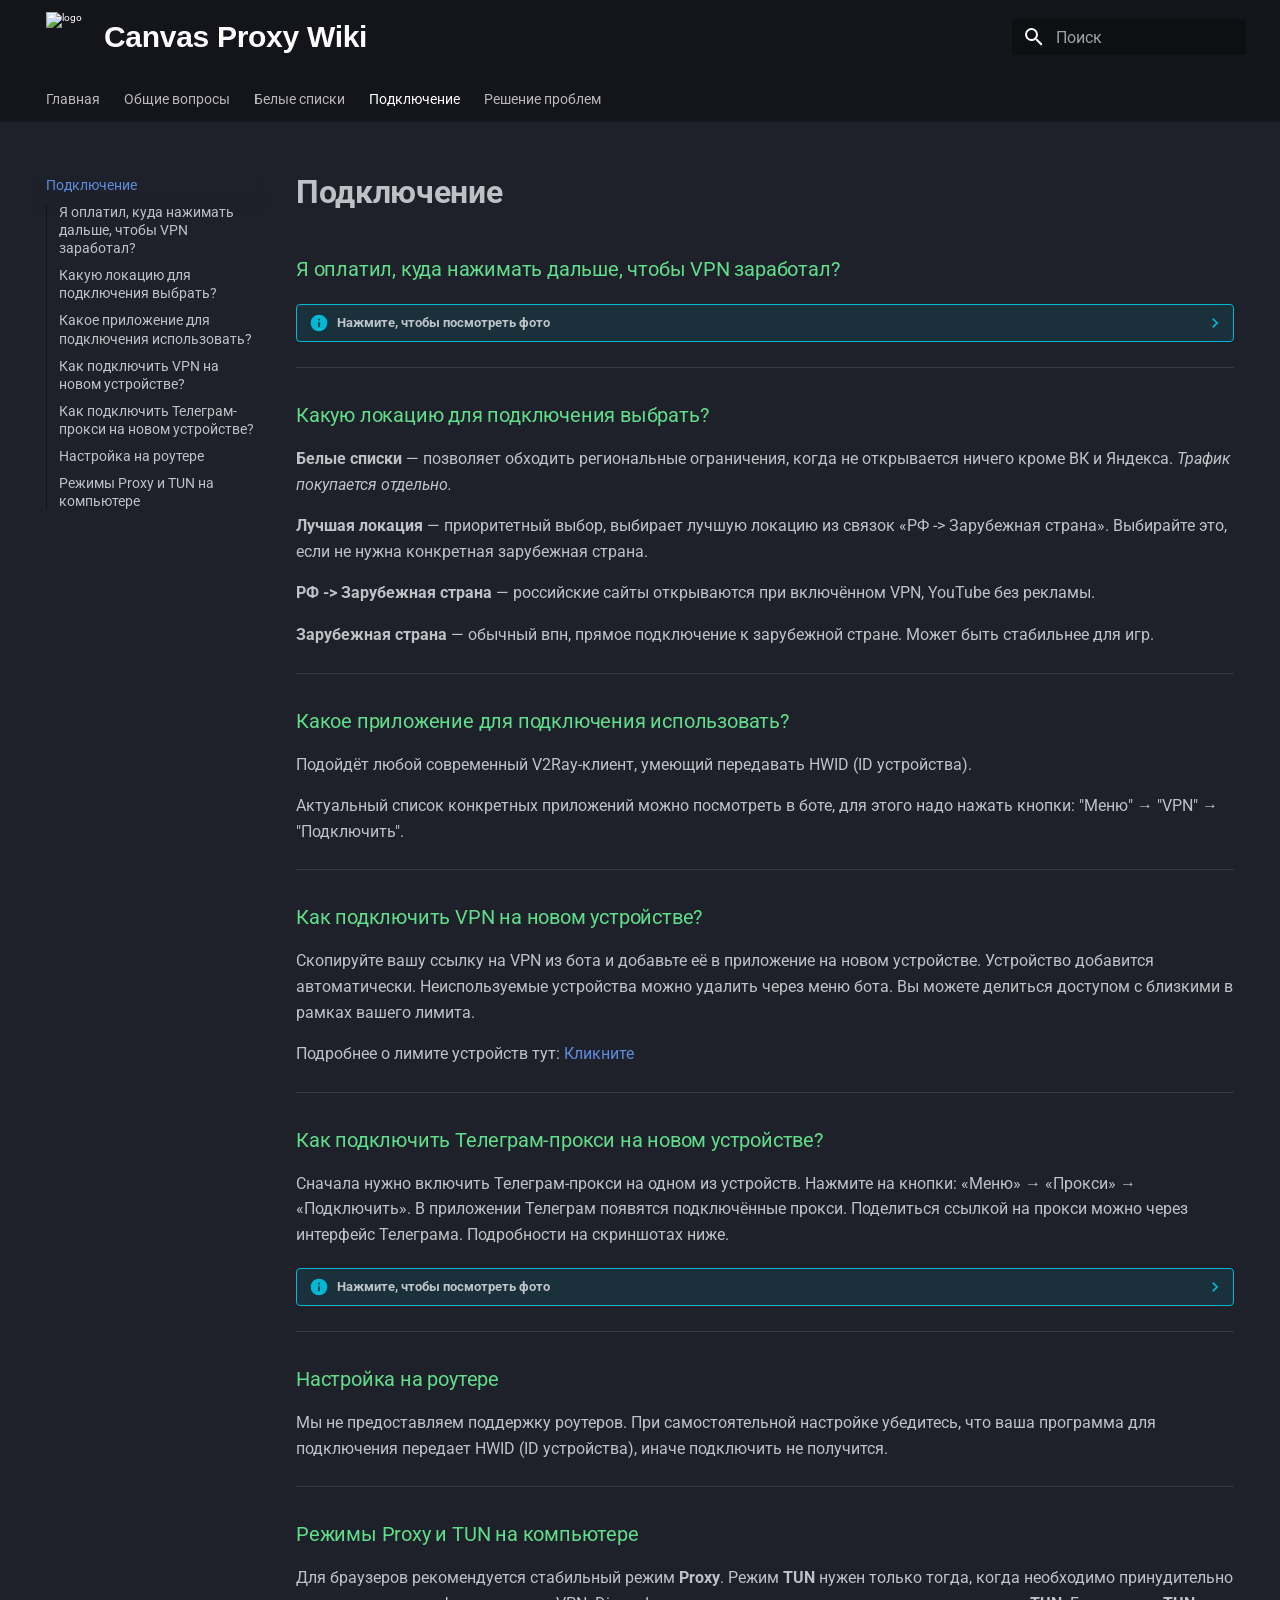
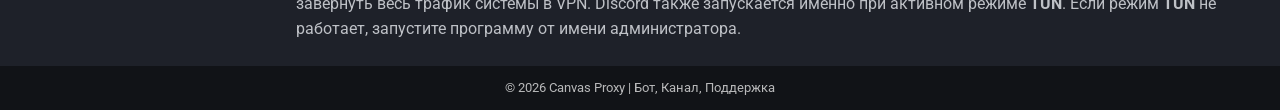
==== connection/index.html @ be92b939 "Deployed 29d25e5 with MkDocs version: 1.6.1" ====
<!DOCTYPE html><html lang="ru" class="no-js"><head>
    
      <meta charset="utf-8">
      <meta name="viewport" content="width=device-width,initial-scale=1">
      
        <meta name="description" content="Официальная документация">
      
      
      
      
        <link rel="prev" href="../whitelist/">
      
      
        <link rel="next" href="../troubleshooting/">
      
      
        
      
      
      <link rel="icon" href="https://raw.githubusercontent.com/CanvasProxy/assets/main/Logotipe-Canvas-Proxy-12%201.svg">
      <meta name="generator" content="mkdocs-1.6.1, mkdocs-material-9.7.6">
    
    
      
        <title>Подключение - Canvas Proxy Wiki</title>
      
    
    
      <link rel="stylesheet" href="../assets/stylesheets/main.484c7ddc.min.css">
      
        
        <link rel="stylesheet" href="../assets/stylesheets/palette.ab4e12ef.min.css">
      
      


    
    
      
    
    
      
        
        
        <link rel="preconnect" href="https://fonts.gstatic.com" crossorigin="">
        <link rel="stylesheet" href="https://fonts.googleapis.com/css?family=Roboto:300,300i,400,400i,700,700i%7CRoboto+Mono:400,400i,700,700i&amp;display=fallback">
        <style>:root{--md-text-font:"Roboto";--md-code-font:"Roboto Mono"}</style>
      
    
    
      <link rel="stylesheet" href="../stylesheets/extra.css">
    
    <script>__md_scope=new URL("..",location),__md_hash=e=>[...e].reduce(((e,_)=>(e<<5)-e+_.charCodeAt(0)),0),__md_get=(e,_=localStorage,t=__md_scope)=>JSON.parse(_.getItem(t.pathname+"."+e)),__md_set=(e,_,t=localStorage,a=__md_scope)=>{try{t.setItem(a.pathname+"."+e,JSON.stringify(_))}catch(e){}}</script>
    
      

    
    
  <link href="../assets/stylesheets/glightbox.min.css" rel="stylesheet"><script src="../assets/javascripts/glightbox.min.js"></script><style id="glightbox-style">
            html.glightbox-open { overflow: initial; height: 100%; }
            .gslide-title { margin-top: 0px; user-select: text; }
            .gslide-desc { color: #666; user-select: text; }
            .gslide-image img { background: white; }
            .gscrollbar-fixer { padding-right: 15px; }
            .gdesc-inner { font-size: 0.75rem; }
            body[data-md-color-scheme="slate"] .gdesc-inner { background: var(--md-default-bg-color); }
            body[data-md-color-scheme="slate"] .gslide-title { color: var(--md-default-fg-color); }
            body[data-md-color-scheme="slate"] .gslide-desc { color: var(--md-default-fg-color); }
        </style></head>
  
  
    
    
    
    
    
    <body dir="ltr" data-md-color-scheme="slate" data-md-color-primary="black" data-md-color-accent="deep-orange">
  
    
    <input class="md-toggle" data-md-toggle="drawer" type="checkbox" id="__drawer" autocomplete="off">
    <input class="md-toggle" data-md-toggle="search" type="checkbox" id="__search" autocomplete="off">
    <label class="md-overlay" for="__drawer"></label>
    <div data-md-component="skip">
      
        
        <a href="#_1" class="md-skip">
          Перейти к содержанию
        </a>
      
    </div>
    <div data-md-component="announce">
      
    </div>
    
    
      

<header class="md-header" data-md-component="header">
  <nav class="md-header__inner md-grid" aria-label="Верхний колонтитул">
    <a href=".." title="Canvas Proxy Wiki" class="md-header__button md-logo" aria-label="Canvas Proxy Wiki" data-md-component="logo">
      
  <img src="https://raw.githubusercontent.com/CanvasProxy/assets/main/Logotipe-Canvas-Proxy-12%201.svg" alt="logo">

    </a>
    <label class="md-header__button md-icon" for="__drawer">
      
      <svg xmlns="http://www.w3.org/2000/svg" viewBox="0 0 24 24"><path d="M3 6h18v2H3zm0 5h18v2H3zm0 5h18v2H3z"></path></svg>
    </label>
    <div class="md-header__title" data-md-component="header-title">
      <div class="md-header__ellipsis">
        <div class="md-header__topic">
          <span class="md-ellipsis">
            Canvas Proxy Wiki
          </span>
        </div>
        <div class="md-header__topic" data-md-component="header-topic">
          <span class="md-ellipsis">
            
              Подключение
            
          </span>
        </div>
      </div>
    </div>
    
      
    
    
    
    
      
      
        <label class="md-header__button md-icon" for="__search">
          
          <svg xmlns="http://www.w3.org/2000/svg" viewBox="0 0 24 24"><path d="M9.5 3A6.5 6.5 0 0 1 16 9.5c0 1.61-.59 3.09-1.56 4.23l.27.27h.79l5 5-1.5 1.5-5-5v-.79l-.27-.27A6.52 6.52 0 0 1 9.5 16 6.5 6.5 0 0 1 3 9.5 6.5 6.5 0 0 1 9.5 3m0 2C7 5 5 7 5 9.5S7 14 9.5 14 14 12 14 9.5 12 5 9.5 5"></path></svg>
        </label>
        <div class="md-search" data-md-component="search" role="dialog">
  <label class="md-search__overlay" for="__search"></label>
  <div class="md-search__inner" role="search">
    <form class="md-search__form" name="search">
      <input type="text" class="md-search__input" name="query" aria-label="Поиск" placeholder="Поиск" autocapitalize="off" autocorrect="off" autocomplete="off" spellcheck="false" data-md-component="search-query" required="">
      <label class="md-search__icon md-icon" for="__search">
        
        <svg xmlns="http://www.w3.org/2000/svg" viewBox="0 0 24 24"><path d="M9.5 3A6.5 6.5 0 0 1 16 9.5c0 1.61-.59 3.09-1.56 4.23l.27.27h.79l5 5-1.5 1.5-5-5v-.79l-.27-.27A6.52 6.52 0 0 1 9.5 16 6.5 6.5 0 0 1 3 9.5 6.5 6.5 0 0 1 9.5 3m0 2C7 5 5 7 5 9.5S7 14 9.5 14 14 12 14 9.5 12 5 9.5 5"></path></svg>
        
        <svg xmlns="http://www.w3.org/2000/svg" viewBox="0 0 24 24"><path d="M20 11v2H8l5.5 5.5-1.42 1.42L4.16 12l7.92-7.92L13.5 5.5 8 11z"></path></svg>
      </label>
      <nav class="md-search__options" aria-label="Поиск">
        
        <button type="reset" class="md-search__icon md-icon" title="Очистить" aria-label="Очистить" tabindex="-1">
          
          <svg xmlns="http://www.w3.org/2000/svg" viewBox="0 0 24 24"><path d="M19 6.41 17.59 5 12 10.59 6.41 5 5 6.41 10.59 12 5 17.59 6.41 19 12 13.41 17.59 19 19 17.59 13.41 12z"></path></svg>
        </button>
      </nav>
      
        <div class="md-search__suggest" data-md-component="search-suggest"></div>
      
    </form>
    <div class="md-search__output">
      <div class="md-search__scrollwrap" tabindex="0" data-md-scrollfix="">
        <div class="md-search-result" data-md-component="search-result">
          <div class="md-search-result__meta">
            Инициализация поиска
          </div>
          <ol class="md-search-result__list" role="presentation"></ol>
        </div>
      </div>
    </div>
  </div>
</div>
      
    
    
  </nav>
  
</header>
    
    <div class="md-container" data-md-component="container">
      
      
        
          
            
<nav class="md-tabs" aria-label="Вкладки" data-md-component="tabs">
  <div class="md-grid">
    <ul class="md-tabs__list">
      
        
  
  
  
  
    <li class="md-tabs__item">
      <a href=".." class="md-tabs__link">
        
  
  
    
  
  Главная

      </a>
    </li>
  

      
        
  
  
  
  
    <li class="md-tabs__item">
      <a href="../general/" class="md-tabs__link">
        
  
  
    
  
  Общие вопросы

      </a>
    </li>
  

      
        
  
  
  
  
    <li class="md-tabs__item">
      <a href="../whitelist/" class="md-tabs__link">
        
  
  
    
  
  Белые списки

      </a>
    </li>
  

      
        
  
  
  
    
  
  
    <li class="md-tabs__item md-tabs__item--active">
      <a href="./" class="md-tabs__link">
        
  
  
    
  
  Подключение

      </a>
    </li>
  

      
        
  
  
  
  
    <li class="md-tabs__item">
      <a href="../troubleshooting/" class="md-tabs__link">
        
  
  
    
  
  Решение проблем

      </a>
    </li>
  

      
    </ul>
  </div>
</nav>
          
        
      
      <main class="md-main" data-md-component="main">
        <div class="md-main__inner md-grid">
          
            
              
              <div class="md-sidebar md-sidebar--primary" data-md-component="sidebar" data-md-type="navigation">
                <div class="md-sidebar__scrollwrap">
                  <div class="md-sidebar__inner">
                    


  


  

<nav class="md-nav md-nav--primary md-nav--lifted md-nav--integrated" aria-label="Навигация" data-md-level="0">
  <label class="md-nav__title" for="__drawer">
    <a href=".." title="Canvas Proxy Wiki" class="md-nav__button md-logo" aria-label="Canvas Proxy Wiki" data-md-component="logo">
      
  <img src="https://raw.githubusercontent.com/CanvasProxy/assets/main/Logotipe-Canvas-Proxy-12%201.svg" alt="logo">

    </a>
    Canvas Proxy Wiki
  </label>
  
  <ul class="md-nav__list" data-md-scrollfix="">
    
      
      
  
  
  
  
    <li class="md-nav__item">
      <a href=".." class="md-nav__link">
        
  
  
  <span class="md-ellipsis">
    
  
    Главная
  

    
  </span>
  
  

      </a>
    </li>
  

    
      
      
  
  
  
  
    <li class="md-nav__item">
      <a href="../general/" class="md-nav__link">
        
  
  
  <span class="md-ellipsis">
    
  
    Общие вопросы
  

    
  </span>
  
  

      </a>
    </li>
  

    
      
      
  
  
  
  
    <li class="md-nav__item">
      <a href="../whitelist/" class="md-nav__link">
        
  
  
  <span class="md-ellipsis">
    
  
    Белые списки
  

    
  </span>
  
  

      </a>
    </li>
  

    
      
      
  
  
    
  
  
  
    <li class="md-nav__item md-nav__item--active">
      
      <input class="md-nav__toggle md-toggle" type="checkbox" id="__toc">
      
      
        
      
      
        <label class="md-nav__link md-nav__link--active" for="__toc">
          
  
  
  <span class="md-ellipsis">
    
  
    Подключение
  

    
  </span>
  
  

          <span class="md-nav__icon md-icon"></span>
        </label>
      
      <a href="./" class="md-nav__link md-nav__link--active">
        
  
  
  <span class="md-ellipsis">
    
  
    Подключение
  

    
  </span>
  
  

      </a>
      
        

<nav class="md-nav md-nav--secondary" aria-label="Содержание">
  
  
  
    
  
  
    <label class="md-nav__title" for="__toc">
      <span class="md-nav__icon md-icon"></span>
      Содержание
    </label>
    <ul class="md-nav__list" data-md-component="toc" data-md-scrollfix="">
      
        <li class="md-nav__item">
  <a href="#vpn" class="md-nav__link">
    <span class="md-ellipsis">
      
        Я оплатил, куда нажимать дальше, чтобы VPN заработал?
      
    </span>
  </a>
  
</li>
      
        <li class="md-nav__item">
  <a href="#_2" class="md-nav__link">
    <span class="md-ellipsis">
      
        Какую локацию для подключения выбрать?
      
    </span>
  </a>
  
</li>
      
        <li class="md-nav__item">
  <a href="#_3" class="md-nav__link">
    <span class="md-ellipsis">
      
        Какое приложение для подключения использовать?
      
    </span>
  </a>
  
</li>
      
        <li class="md-nav__item">
  <a href="#vpn_1" class="md-nav__link">
    <span class="md-ellipsis">
      
        Как подключить VPN на новом устройстве?
      
    </span>
  </a>
  
</li>
      
        <li class="md-nav__item">
  <a href="#share-tg-proxy" class="md-nav__link">
    <span class="md-ellipsis">
      
        Как подключить Телеграм-прокси на новом устройстве?
      
    </span>
  </a>
  
</li>
      
        <li class="md-nav__item">
  <a href="#_4" class="md-nav__link">
    <span class="md-ellipsis">
      
        Настройка на роутере
      
    </span>
  </a>
  
</li>
      
        <li class="md-nav__item">
  <a href="#proxy-tun" class="md-nav__link">
    <span class="md-ellipsis">
      
        Режимы Proxy и TUN на компьютере
      
    </span>
  </a>
  
</li>
      
    </ul>
  
</nav>
      
    </li>
  

    
      
      
  
  
  
  
    <li class="md-nav__item">
      <a href="../troubleshooting/" class="md-nav__link">
        
  
  
  <span class="md-ellipsis">
    
  
    Решение проблем
  

    
  </span>
  
  

      </a>
    </li>
  

    
  </ul>
</nav>
                  </div>
                </div>
              </div>
            
            
          
          
            <div class="md-content" data-md-component="content">
              
              <article class="md-content__inner md-typeset">
                
                  



<style>
  .md-typeset h3 {
      color: #60dd8b !important;
  }
</style>

<h1 id="_1">Подключение</h1>
<h3 id="vpn">Я оплатил, куда нажимать дальше, чтобы VPN заработал?</h3>
<details class="info">
<summary>Нажмите, чтобы посмотреть фото</summary>
<p><b>Войдите в меню.</b></p>
<p><a class="glightbox" data-type="image" data-width="auto" data-height="auto" href="../assets/bot/menu_buttons.png" data-desc-position="bottom"><img alt="Скриншот" src="../assets/bot/menu_buttons.png"></a></p>
<p><b>Нажмите кнопку VPN. Бот предоставит инструкции по подключению.</b></p>
<p><a class="glightbox" data-type="image" data-width="auto" data-height="auto" href="../assets/bot/vpn_button.png" data-desc-position="bottom"><img alt="Скриншот" src="../assets/bot/vpn_button.png"></a></p>
</details>
<hr>
<h3 id="_2">Какую локацию для подключения выбрать?</h3>
<p><strong>Белые списки</strong> — позволяет обходить региональные ограничения, когда не открывается ничего кроме ВК и Яндекса. <em>Трафик покупается отдельно.</em></p>
<p><strong>Лучшая локация</strong> — приоритетный выбор, выбирает лучшую локацию из связок «РФ -&gt; Зарубежная страна». Выбирайте это, если не нужна конкретная зарубежная страна.</p>
<p><strong>РФ -&gt; Зарубежная страна</strong> — российские сайты открываются при включённом VPN, YouTube без рекламы.</p>
<p><strong>Зарубежная страна</strong> — обычный впн, прямое подключение к зарубежной стране. Может быть стабильнее для игр.</p>
<hr>
<h3 id="_3">Какое приложение для подключения использовать?</h3>
<p>Подойдёт любой современный V2Ray-клиент, умеющий передавать HWID (ID устройства).</p>
<p>Актуальный список конкретных приложений можно посмотреть в боте, для этого надо нажать кнопки: "Меню" → "VPN" → "Подключить".</p>
<hr>
<h3 id="vpn_1">Как подключить VPN на новом устройстве?</h3>
<p>Скопируйте вашу ссылку на VPN из бота и добавьте её в приложение на новом устройстве. Устройство добавится автоматически. Неиспользуемые устройства можно удалить через меню бота. Вы можете делиться доступом с близкими в рамках вашего лимита.</p>
<p>Подробнее о лимите устройств тут: <a href="../general/#limit-devices">Кликните</a></p>
<hr>
<h3 id="share-tg-proxy">Как подключить Телеграм-прокси на новом устройстве?</h3>
<p>Сначала нужно включить Телеграм-прокси на одном из устройств. Нажмите на кнопки: «Меню» → «Прокси» → «Подключить». В приложении Телеграм появятся подключённые прокси. Поделиться ссылкой на прокси можно через интерфейс Телеграма. Подробности на скриншотах ниже.</p>
<details class="info">
<summary>Нажмите, чтобы посмотреть фото</summary>
<details class="success">
<summary>Нажмите, если интересует компьютер</summary>
<p><b>Найдите кнопку в левом нижнем углу и нажмите на неё.</b></p>
<p><a class="glightbox" data-type="image" data-width="auto" data-height="auto" href="../assets/share_tg_proxy/pc_button.png" data-desc-position="bottom"><img alt="Скриншот" src="../assets/share_tg_proxy/pc_button.png"></a></p>
<p><b>Откроется список прокси, где есть все необходимые кнопки.</b></p>
<p><a class="glightbox" data-type="image" data-width="auto" data-height="auto" href="../assets/share_tg_proxy/pc_settings.png" data-desc-position="bottom"><img alt="Скриншот" src="../assets/share_tg_proxy/pc_settings.png"></a></p>
</details>
<details class="success">
<summary>Нажмите, если интересует телефон</summary>
<p><b>Найдите три точки справа сверху над списком чатов (если у вас кастомная тема в Телеграм, они могут быть плохо видны, но они там есть).</b></p>
<p><a class="glightbox" data-type="image" data-width="auto" data-height="auto" href="../assets/share_tg_proxy/phone_button.png" data-desc-position="bottom"><img alt="Скриншот" src="../assets/share_tg_proxy/phone_button.png"></a></p>
<p><b>Нажмите на кнопку "Прокси".</b></p>
<p><a class="glightbox" data-type="image" data-width="auto" data-height="auto" href="../assets/share_tg_proxy/phone_button2.png" data-desc-position="bottom"><img alt="Скриншот" src="../assets/share_tg_proxy/phone_button2.png"></a></p>
<p><b>Откроется меню со списком прокси.</b></p>
<p><a class="glightbox" data-type="image" data-width="auto" data-height="auto" href="../assets/share_tg_proxy/phone_settings.png" data-desc-position="bottom"><img alt="Скриншот" src="../assets/share_tg_proxy/phone_settings.png" width="50%"></a></p>
<p><b>Нажмите на кнопку справа от названия прокси, чтобы увидеть кнопку "Поделиться".</b></p>
<p><a class="glightbox" data-type="image" data-width="auto" data-height="auto" href="../assets/share_tg_proxy/phone_settings2.png" data-desc-position="bottom"><img alt="Скриншот" src="../assets/share_tg_proxy/phone_settings2.png"></a></p>
</details>
</details>
<hr>
<h3 id="_4">Настройка на роутере</h3>
<p>Мы не предоставляем поддержку роутеров. При самостоятельной настройке убедитесь, что ваша программа для подключения передает HWID (ID устройства), иначе подключить не получится.</p>
<hr>
<h3 id="proxy-tun">Режимы Proxy и TUN на компьютере</h3>
<p>Для браузеров рекомендуется стабильный режим <strong>Proxy</strong>. Режим <strong>TUN</strong> нужен только тогда, когда необходимо принудительно завернуть весь трафик системы в VPN. Discord также запускается именно при активном режиме <strong>TUN</strong>. Если режим <strong>TUN</strong> не работает, запустите программу от имени администратора. </p>












                
              </article>
            </div>
          
          
<script>var target=document.getElementById(location.hash.slice(1));target&&target.name&&(target.checked=target.name.startsWith("__tabbed_"))</script>
        </div>
        
      </main>
      
        <footer class="md-footer">
  
  <div class="md-footer-meta md-typeset">
    <div class="md-footer-meta__inner md-grid">
      <div class="md-copyright">
  
    <div class="md-copyright__highlight">
      © 2026 Canvas Proxy | <a href="https://t.me/CanvasProxyBot" target="_blank">Бот</a>, <a href="https://t.me/CanvasProxy" target="_blank">Канал</a>, <a href="https://t.me/CanvasProxyHelp" target="_blank">Поддержка</a>
    </div>
  
  
</div>
      
    </div>
  </div>
</footer>
      
    </div>
    <div class="md-dialog" data-md-component="dialog">
      <div class="md-dialog__inner md-typeset"></div>
    </div>
    
    
    
      
      
      <script id="__config" type="application/json">{"annotate": null, "base": "..", "features": ["navigation.tabs", "navigation.sections", "search.suggest", "search.highlight", "toc.integrate", "navigation.instant", "navigation.instant.prefetch"], "search": "../assets/javascripts/workers/search.2c215733.min.js", "tags": null, "translations": {"clipboard.copied": "\u0421\u043a\u043e\u043f\u0438\u0440\u043e\u0432\u0430\u043d\u043e \u0432 \u0431\u0443\u0444\u0435\u0440", "clipboard.copy": "\u041a\u043e\u043f\u0438\u0440\u043e\u0432\u0430\u0442\u044c \u0432 \u0431\u0443\u0444\u0435\u0440", "search.result.more.one": "\u0415\u0449\u0451 1 \u043d\u0430 \u044d\u0442\u043e\u0439 \u0441\u0442\u0440\u0430\u043d\u0438\u0446\u0435", "search.result.more.other": "\u0415\u0449\u0451 # \u043d\u0430 \u044d\u0442\u043e\u0439 \u0441\u0442\u0440\u0430\u043d\u0438\u0446\u0435", "search.result.none": "\u0421\u043e\u0432\u043f\u0430\u0434\u0435\u043d\u0438\u0439 \u043d\u0435 \u043d\u0430\u0439\u0434\u0435\u043d\u043e", "search.result.one": "\u041d\u0430\u0439\u0434\u0435\u043d\u043e 1 \u0441\u043e\u0432\u043f\u0430\u0434\u0435\u043d\u0438\u0435", "search.result.other": "\u041d\u0430\u0439\u0434\u0435\u043d\u043e \u0441\u043e\u0432\u043f\u0430\u0434\u0435\u043d\u0438\u0439: #", "search.result.placeholder": "\u041d\u0430\u0447\u043d\u0438\u0442\u0435 \u043f\u0435\u0447\u0430\u0442\u0430\u0442\u044c \u0434\u043b\u044f \u043f\u043e\u0438\u0441\u043a\u0430", "search.result.term.missing": "\u041e\u0442\u0441\u0443\u0442\u0441\u0442\u0432\u0443\u0435\u0442", "select.version": "\u0412\u044b\u0431\u0435\u0440\u0438\u0442\u0435 \u0432\u0435\u0440\u0441\u0438\u044e"}, "version": null}</script>
    
    
      <script src="../assets/javascripts/bundle.79ae519e.min.js"></script>
      
        <script src="../javascripts/extra.js"></script>
      
    
  
<script id="init-glightbox">const lightbox = GLightbox({"touchNavigation": true, "loop": false, "zoomable": true, "draggable": true, "openEffect": "zoom", "closeEffect": "zoom", "slideEffect": "slide"});
document$.subscribe(()=>{ lightbox.reload(); });
</script></body></html>
---- assets/stylesheets/main.484c7ddc.min.css ----
@charset "UTF-8";html{-webkit-text-size-adjust:none;-moz-text-size-adjust:none;text-size-adjust:none;box-sizing:border-box}*,:after,:before{box-sizing:inherit}@media (prefers-reduced-motion){*,:after,:before{transition:none!important}}body{margin:0}a,button,input,label{-webkit-tap-highlight-color:transparent}a{color:inherit;text-decoration:none}hr{border:0;box-sizing:initial;display:block;height:.05rem;overflow:visible;padding:0}small{font-size:80%}sub,sup{line-height:1em}img{border-style:none}table{border-collapse:initial;border-spacing:0}td,th{font-weight:400;vertical-align:top}button{background:#0000;border:0;font-family:inherit;font-size:inherit;margin:0;padding:0}input{border:0;outline:none}:root{--md-primary-fg-color:#4051b5;--md-primary-fg-color--light:#5d6cc0;--md-primary-fg-color--dark:#303fa1;--md-primary-bg-color:#fff;--md-primary-bg-color--light:#ffffffb3;--md-accent-fg-color:#526cfe;--md-accent-fg-color--transparent:#526cfe1a;--md-accent-bg-color:#fff;--md-accent-bg-color--light:#ffffffb3}[data-md-color-scheme=default]{color-scheme:light}[data-md-color-scheme=default] img[src$="#gh-dark-mode-only"],[data-md-color-scheme=default] img[src$="#only-dark"]{display:none}:root,[data-md-color-scheme=default]{--md-hue:225deg;--md-default-fg-color:#000000de;--md-default-fg-color--light:#0000008a;--md-default-fg-color--lighter:#00000052;--md-default-fg-color--lightest:#00000012;--md-default-bg-color:#fff;--md-default-bg-color--light:#ffffffb3;--md-default-bg-color--lighter:#ffffff4d;--md-default-bg-color--lightest:#ffffff1f;--md-code-fg-color:#36464e;--md-code-bg-color:#f5f5f5;--md-code-bg-color--light:#f5f5f5b3;--md-code-bg-color--lighter:#f5f5f54d;--md-code-hl-color:#4287ff;--md-code-hl-color--light:#4287ff1a;--md-code-hl-number-color:#d52a2a;--md-code-hl-special-color:#db1457;--md-code-hl-function-color:#a846b9;--md-code-hl-constant-color:#6e59d9;--md-code-hl-keyword-color:#3f6ec6;--md-code-hl-string-color:#1c7d4d;--md-code-hl-name-color:var(--md-code-fg-color);--md-code-hl-operator-color:var(--md-default-fg-color--light);--md-code-hl-punctuation-color:var(--md-default-fg-color--light);--md-code-hl-comment-color:var(--md-default-fg-color--light);--md-code-hl-generic-color:var(--md-default-fg-color--light);--md-code-hl-variable-color:var(--md-default-fg-color--light);--md-typeset-color:var(--md-default-fg-color);--md-typeset-a-color:var(--md-primary-fg-color);--md-typeset-del-color:#f5503d26;--md-typeset-ins-color:#0bd57026;--md-typeset-kbd-color:#fafafa;--md-typeset-kbd-accent-color:#fff;--md-typeset-kbd-border-color:#b8b8b8;--md-typeset-mark-color:#ffff0080;--md-typeset-table-color:#0000001f;--md-typeset-table-color--light:rgba(0,0,0,.035);--md-admonition-fg-color:var(--md-default-fg-color);--md-admonition-bg-color:var(--md-default-bg-color);--md-warning-fg-color:#000000de;--md-warning-bg-color:#ff9;--md-footer-fg-color:#fff;--md-footer-fg-color--light:#ffffffb3;--md-footer-fg-color--lighter:#ffffff73;--md-footer-bg-color:#000000de;--md-footer-bg-color--dark:#00000052;--md-shadow-z1:0 0.2rem 0.5rem #0000000d,0 0 0.05rem #0000001a;--md-shadow-z2:0 0.2rem 0.5rem #0000001a,0 0 0.05rem #00000040;--md-shadow-z3:0 0.2rem 0.5rem #0003,0 0 0.05rem #00000059}.md-icon svg{fill:currentcolor;display:block;height:1.2rem;width:1.2rem}body{-webkit-font-smoothing:antialiased;-moz-osx-font-smoothing:grayscale;--md-text-font-family:var(--md-text-font,_),-apple-system,BlinkMacSystemFont,Helvetica,Arial,sans-serif;--md-code-font-family:var(--md-code-font,_),SFMono-Regular,Consolas,Menlo,monospace}aside,body,input{font-feature-settings:"kern","liga";color:var(--md-typeset-color);font-family:var(--md-text-font-family)}code,kbd,pre{font-feature-settings:"kern";font-family:var(--md-code-font-family)}:root{--md-typeset-table-sort-icon:url('data:image/svg+xml;charset=utf-8,<svg xmlns="http://www.w3.org/2000/svg" viewBox="0 0 24 24"><path d="m18 21-4-4h3V7h-3l4-4 4 4h-3v10h3M2 19v-2h10v2M2 13v-2h7v2M2 7V5h4v2z"/></svg>');--md-typeset-table-sort-icon--asc:url('data:image/svg+xml;charset=utf-8,<svg xmlns="http://www.w3.org/2000/svg" viewBox="0 0 24 24"><path d="M19 17h3l-4 4-4-4h3V3h2M2 17h10v2H2M6 5v2H2V5m0 6h7v2H2z"/></svg>');--md-typeset-table-sort-icon--desc:url('data:image/svg+xml;charset=utf-8,<svg xmlns="http://www.w3.org/2000/svg" viewBox="0 0 24 24"><path d="M19 7h3l-4-4-4 4h3v14h2M2 17h10v2H2M6 5v2H2V5m0 6h7v2H2z"/></svg>')}.md-typeset{-webkit-print-color-adjust:exact;color-adjust:exact;font-size:.8rem;line-height:1.6;overflow-wrap:break-word}@media print{.md-typeset{font-size:.68rem}}.md-typeset blockquote,.md-typeset dl,.md-typeset figure,.md-typeset ol,.md-typeset pre,.md-typeset ul{margin-bottom:1em;margin-top:1em}.md-typeset h1{color:var(--md-default-fg-color--light);font-size:2em;line-height:1.3;margin:0 0 1.25em}.md-typeset h1,.md-typeset h2{font-weight:300;letter-spacing:-.01em}.md-typeset h2{font-size:1.5625em;line-height:1.4;margin:1.6em 0 .64em}.md-typeset h3{font-size:1.25em;font-weight:400;letter-spacing:-.01em;line-height:1.5;margin:1.6em 0 .8em}.md-typeset h2+h3{margin-top:.8em}.md-typeset h4{font-weight:700;letter-spacing:-.01em;margin:1em 0}.md-typeset h5,.md-typeset h6{color:var(--md-default-fg-color--light);font-size:.8em;font-weight:700;letter-spacing:-.01em;margin:1.25em 0}.md-typeset h5{text-transform:uppercase}.md-typeset h5 code{text-transform:none}.md-typeset hr{border-bottom:.05rem solid var(--md-default-fg-color--lightest);display:flow-root;margin:1.5em 0}.md-typeset a{color:var(--md-typeset-a-color);word-break:break-word}.md-typeset a,.md-typeset a:before{transition:color 125ms}.md-typeset a:focus,.md-typeset a:hover{color:var(--md-accent-fg-color)}.md-typeset a:focus code,.md-typeset a:hover code{background-color:var(--md-accent-fg-color--transparent);color:var(--md-accent-fg-color)}.md-typeset a code{color:var(--md-typeset-a-color)}.md-typeset a.focus-visible{outline-color:var(--md-accent-fg-color);outline-offset:.2rem}.md-typeset code,.md-typeset kbd,.md-typeset pre{color:var(--md-code-fg-color);direction:ltr;font-variant-ligatures:none;transition:background-color 125ms}@media print{.md-typeset code,.md-typeset kbd,.md-typeset pre{white-space:pre-wrap}}.md-typeset code{background-color:var(--md-code-bg-color);border-radius:.1rem;-webkit-box-decoration-break:clone;box-decoration-break:clone;font-size:.85em;padding:0 .2941176471em;transition:color 125ms,background-color 125ms;word-break:break-word}.md-typeset code:not(.focus-visible){-webkit-tap-highlight-color:transparent;outline:none}.md-typeset pre{display:flow-root;line-height:1.4;position:relative}.md-typeset pre>code{-webkit-box-decoration-break:slice;box-decoration-break:slice;box-shadow:none;display:block;margin:0;outline-color:var(--md-accent-fg-color);overflow:auto;padding:.7720588235em 1.1764705882em;scrollbar-color:var(--md-default-fg-color--lighter) #0000;scrollbar-width:thin;touch-action:auto;word-break:normal}.md-typeset pre>code:hover{scrollbar-color:var(--md-accent-fg-color) #0000}.md-typeset pre>code::-webkit-scrollbar{height:.2rem;width:.2rem}.md-typeset pre>code::-webkit-scrollbar-thumb{background-color:var(--md-default-fg-color--lighter)}.md-typeset pre>code::-webkit-scrollbar-thumb:hover{background-color:var(--md-accent-fg-color)}.md-typeset kbd{background-color:var(--md-typeset-kbd-color);border-radius:.1rem;box-shadow:0 .1rem 0 .05rem var(--md-typeset-kbd-border-color),0 .1rem 0 var(--md-typeset-kbd-border-color),0 -.1rem .2rem var(--md-typeset-kbd-accent-color) inset;color:var(--md-default-fg-color);display:inline-block;font-size:.75em;padding:0 .6666666667em;vertical-align:text-top;word-break:break-word}.md-typeset mark{background-color:var(--md-typeset-mark-color);-webkit-box-decoration-break:clone;box-decoration-break:clone;color:inherit;word-break:break-word}.md-typeset abbr{cursor:help;text-decoration:none}.md-typeset [data-preview],.md-typeset abbr{border-bottom:.05rem dotted var(--md-default-fg-color--light)}.md-typeset small{opacity:.75}[dir=ltr] .md-typeset sub,[dir=ltr] .md-typeset sup{margin-left:.078125em}[dir=rtl] .md-typeset sub,[dir=rtl] .md-typeset sup{margin-right:.078125em}[dir=ltr] .md-typeset blockquote{padding-left:.6rem}[dir=rtl] .md-typeset blockquote{padding-right:.6rem}[dir=ltr] .md-typeset blockquote{border-left:.2rem solid var(--md-default-fg-color--lighter)}[dir=rtl] .md-typeset blockquote{border-right:.2rem solid var(--md-default-fg-color--lighter)}.md-typeset blockquote{color:var(--md-default-fg-color--light);margin-left:0;margin-right:0}.md-typeset ul{list-style-type:disc}.md-typeset ul[type]{list-style-type:revert-layer}[dir=ltr] .md-typeset ol,[dir=ltr] .md-typeset ul{margin-left:.625em}[dir=rtl] .md-typeset ol,[dir=rtl] .md-typeset ul{margin-right:.625em}.md-typeset ol,.md-typeset ul{padding:0}.md-typeset ol:not([hidden]),.md-typeset ul:not([hidden]){display:flow-root}.md-typeset ol ol,.md-typeset ul ol{list-style-type:lower-alpha}.md-typeset ol ol ol,.md-typeset ul ol ol{list-style-type:lower-roman}.md-typeset ol ol ol ol,.md-typeset ul ol ol ol{list-style-type:upper-alpha}.md-typeset ol ol ol ol ol,.md-typeset ul ol ol ol ol{list-style-type:upper-roman}.md-typeset ol[type],.md-typeset ul[type]{list-style-type:revert-layer}[dir=ltr] .md-typeset ol li,[dir=ltr] .md-typeset ul li{margin-left:1.25em}[dir=rtl] .md-typeset ol li,[dir=rtl] .md-typeset ul li{margin-right:1.25em}.md-typeset ol li,.md-typeset ul li{margin-bottom:.5em}.md-typeset ol li blockquote,.md-typeset ol li p,.md-typeset ul li blockquote,.md-typeset ul li p{margin:.5em 0}.md-typeset ol li:last-child,.md-typeset ul li:last-child{margin-bottom:0}[dir=ltr] .md-typeset ol li ol,[dir=ltr] .md-typeset ol li ul,[dir=ltr] .md-typeset ul li ol,[dir=ltr] .md-typeset ul li ul{margin-left:.625em}[dir=rtl] .md-typeset ol li ol,[dir=rtl] .md-typeset ol li ul,[dir=rtl] .md-typeset ul li ol,[dir=rtl] .md-typeset ul li ul{margin-right:.625em}.md-typeset ol li ol,.md-typeset ol li ul,.md-typeset ul li ol,.md-typeset ul li ul{margin-bottom:.5em;margin-top:.5em}[dir=ltr] .md-typeset dd{margin-left:1.875em}[dir=rtl] .md-typeset dd{margin-right:1.875em}.md-typeset dd{margin-bottom:1.5em;margin-top:1em}.md-typeset img,.md-typeset svg,.md-typeset video{height:auto;max-width:100%}.md-typeset img[align=left]{margin:1em 1em 1em 0}.md-typeset img[align=right]{margin:1em 0 1em 1em}.md-typeset img[align]:only-child{margin-top:0}.md-typeset figure{display:flow-root;margin:1em auto;max-width:100%;text-align:center;width:fit-content}.md-typeset figure img{display:block;margin:0 auto}.md-typeset figcaption{font-style:italic;margin:1em auto;max-width:24rem}.md-typeset iframe{max-width:100%}.md-typeset table:not([class]){background-color:var(--md-default-bg-color);border:.05rem solid var(--md-typeset-table-color);border-radius:.1rem;display:inline-block;font-size:.64rem;max-width:100%;overflow:auto;touch-action:auto}@media print{.md-typeset table:not([class]){display:table}}.md-typeset table:not([class])+*{margin-top:1.5em}.md-typeset table:not([class]) td>:first-child,.md-typeset table:not([class]) th>:first-child{margin-top:0}.md-typeset table:not([class]) td>:last-child,.md-typeset table:not([class]) th>:last-child{margin-bottom:0}.md-typeset table:not([class]) td:not([align]),.md-typeset table:not([class]) th:not([align]){text-align:left}[dir=rtl] .md-typeset table:not([class]) td:not([align]),[dir=rtl] .md-typeset table:not([class]) th:not([align]){text-align:right}.md-typeset table:not([class]) th{font-weight:700;min-width:5rem;padding:.9375em 1.25em;vertical-align:top}.md-typeset table:not([class]) td{border-top:.05rem solid var(--md-typeset-table-color);padding:.9375em 1.25em;vertical-align:top}.md-typeset table:not([class]) tbody tr{transition:background-color 125ms}.md-typeset table:not([class]) tbody tr:hover{background-color:var(--md-typeset-table-color--light);box-shadow:0 .05rem 0 var(--md-default-bg-color) inset}.md-typeset table:not([class]) a{word-break:normal}.md-typeset table th[role=columnheader]{cursor:pointer}[dir=ltr] .md-typeset table th[role=columnheader]:after{margin-left:.5em}[dir=rtl] .md-typeset table th[role=columnheader]:after{margin-right:.5em}.md-typeset table th[role=columnheader]:after{content:"";display:inline-block;height:1.2em;-webkit-mask-image:var(--md-typeset-table-sort-icon);mask-image:var(--md-typeset-table-sort-icon);-webkit-mask-repeat:no-repeat;mask-repeat:no-repeat;-webkit-mask-size:contain;mask-size:contain;transition:background-color 125ms;vertical-align:text-bottom;width:1.2em}.md-typeset table th[role=columnheader]:hover:after{background-color:var(--md-default-fg-color--lighter)}.md-typeset table th[role=columnheader][aria-sort=ascending]:after{background-color:var(--md-default-fg-color--light);-webkit-mask-image:var(--md-typeset-table-sort-icon--asc);mask-image:var(--md-typeset-table-sort-icon--asc)}.md-typeset table th[role=columnheader][aria-sort=descending]:after{background-color:var(--md-default-fg-color--light);-webkit-mask-image:var(--md-typeset-table-sort-icon--desc);mask-image:var(--md-typeset-table-sort-icon--desc)}.md-typeset__scrollwrap{margin:1em -.8rem;overflow-x:auto;touch-action:auto}.md-typeset__table{display:inline-block;margin-bottom:.5em;padding:0 .8rem}@media print{.md-typeset__table{display:block}}html .md-typeset__table table{display:table;margin:0;overflow:hidden;width:100%}@media screen and (max-width:44.984375em){.md-content__inner>pre{margin:1em -.8rem}.md-content__inner>pre code{border-radius:0}}.md-typeset .md-author{border-radius:100%;display:block;flex-shrink:0;height:1.6rem;overflow:hidden;position:relative;transition:color 125ms,transform 125ms;width:1.6rem}.md-typeset .md-author img{display:block}.md-typeset .md-author--more{background:var(--md-default-fg-color--lightest);color:var(--md-default-fg-color--lighter);font-size:.6rem;font-weight:700;line-height:1.6rem;text-align:center}.md-typeset .md-author--long{height:2.4rem;width:2.4rem}.md-typeset a.md-author{transform:scale(1)}.md-typeset a.md-author img{border-radius:100%;filter:grayscale(100%) opacity(75%);transition:filter 125ms}.md-typeset a.md-author:focus,.md-typeset a.md-author:hover{transform:scale(1.1);z-index:1}.md-typeset a.md-author:focus img,.md-typeset a.md-author:hover img{filter:grayscale(0)}.md-banner{background-color:var(--md-footer-bg-color);color:var(--md-footer-fg-color);overflow:auto}@media print{.md-banner{display:none}}.md-banner--warning{background-color:var(--md-warning-bg-color);color:var(--md-warning-fg-color)}.md-banner__inner{font-size:.7rem;margin:.6rem auto;padding:0 .8rem}[dir=ltr] .md-banner__button{float:right}[dir=rtl] .md-banner__button{float:left}.md-banner__button{color:inherit;cursor:pointer;transition:opacity .25s}.no-js .md-banner__button{display:none}.md-banner__button:hover{opacity:.7}html{font-size:125%;height:100%;overflow-x:hidden}@media screen and (min-width:100em){html{font-size:137.5%}}@media screen and (min-width:125em){html{font-size:150%}}body{background-color:var(--md-default-bg-color);display:flex;flex-direction:column;font-size:.5rem;min-height:100%;position:relative;width:100%}@media print{body{display:block}}@media screen and (max-width:59.984375em){body[data-md-scrolllock]{position:fixed}}.md-grid{margin-left:auto;margin-right:auto;max-width:61rem}.md-container{display:flex;flex-direction:column;flex-grow:1}@media print{.md-container{display:block}}.md-main{flex-grow:1}.md-main__inner{display:flex;height:100%;margin-top:1.5rem}.md-ellipsis{overflow:hidden;text-overflow:ellipsis}.md-toggle{display:none}.md-option{height:0;opacity:0;position:absolute;width:0}.md-option:checked+label:not([hidden]){display:block}.md-option.focus-visible+label{outline-color:var(--md-accent-fg-color);outline-style:auto}.md-skip{background-color:var(--md-default-fg-color);border-radius:.1rem;color:var(--md-default-bg-color);font-size:.64rem;margin:.5rem;opacity:0;outline-color:var(--md-accent-fg-color);padding:.3rem .5rem;position:fixed;transform:translateY(.4rem);z-index:-1}.md-skip:focus{opacity:1;transform:translateY(0);transition:transform .25s cubic-bezier(.4,0,.2,1),opacity 175ms 75ms;z-index:10}@page{margin:25mm}:root{--md-clipboard-icon:url('data:image/svg+xml;charset=utf-8,<svg xmlns="http://www.w3.org/2000/svg" viewBox="0 0 24 24"><path d="M19 21H8V7h11m0-2H8a2 2 0 0 0-2 2v14a2 2 0 0 0 2 2h11a2 2 0 0 0 2-2V7a2 2 0 0 0-2-2m-3-4H4a2 2 0 0 0-2 2v14h2V3h12z"/></svg>')}.md-clipboard{border-radius:.1rem;color:var(--md-default-fg-color--lightest);cursor:pointer;height:1.5em;outline-color:var(--md-accent-fg-color);outline-offset:.1rem;transition:color .25s;width:1.5em;z-index:1}@media print{.md-clipboard{display:none}}.md-clipboard:not(.focus-visible){-webkit-tap-highlight-color:transparent;outline:none}:hover>.md-clipboard{color:var(--md-default-fg-color--light)}.md-clipboard:focus,.md-clipboard:hover{color:var(--md-accent-fg-color)}.md-clipboard:after{background-color:currentcolor;content:"";display:block;height:1.125em;margin:0 auto;-webkit-mask-image:var(--md-clipboard-icon);mask-image:var(--md-clipboard-icon);-webkit-mask-position:center;mask-position:center;-webkit-mask-repeat:no-repeat;mask-repeat:no-repeat;-webkit-mask-size:contain;mask-size:contain;width:1.125em}.md-clipboard--inline{cursor:pointer}.md-clipboard--inline code{transition:color .25s,background-color .25s}.md-clipboard--inline:focus code,.md-clipboard--inline:hover code{background-color:var(--md-accent-fg-color--transparent);color:var(--md-accent-fg-color)}:root{--md-code-select-icon:url('data:image/svg+xml;charset=utf-8,<svg xmlns="http://www.w3.org/2000/svg" viewBox="0 0 24 24"><path d="M19 19h-4v2h4c1.1 0 2-.9 2-2v-4h-2m0-12h-4v2h4v4h2V5c0-1.1-.9-2-2-2M5 5h4V3H5c-1.1 0-2 .9-2 2v4h2m0 6H3v4c0 1.1.9 2 2 2h4v-2H5zm2-4h2v2H7zm4 0h2v2h-2zm4 0h2v2h-2zM7 7h2v2H7zm4 0h2v2h-2zm4 0h2v2h-2zm-8 8h2v2H7zm4 0h2v2h-2zm4 0h2v2h-2z"/></svg>');--md-code-copy-icon:url('data:image/svg+xml;charset=utf-8,<svg xmlns="http://www.w3.org/2000/svg" viewBox="0 0 24 24"><path d="M19 21H8V7h11m0-2H8a2 2 0 0 0-2 2v14a2 2 0 0 0 2 2h11a2 2 0 0 0 2-2V7a2 2 0 0 0-2-2m-3-4H4a2 2 0 0 0-2 2v14h2V3h12z"/></svg>')}.md-typeset .md-code__content{display:grid}.md-code__nav{background-color:var(--md-code-bg-color--lighter);border-radius:.1rem;display:flex;gap:.2rem;padding:.2rem;position:absolute;right:.25em;top:.25em;transition:background-color .25s;z-index:1}:hover>.md-code__nav{background-color:var(--md-code-bg-color--light)}.md-code__button{color:var(--md-default-fg-color--lightest);cursor:pointer;display:block;height:1.5em;outline-color:var(--md-accent-fg-color);outline-offset:.1rem;transition:color .25s;width:1.5em}:hover>*>.md-code__button{color:var(--md-default-fg-color--light)}.md-code__button.focus-visible,.md-code__button:hover{color:var(--md-accent-fg-color)}.md-code__button--active{color:var(--md-default-fg-color)!important}.md-code__button:after{background-color:currentcolor;content:"";display:block;height:1.125em;margin:0 auto;-webkit-mask-position:center;mask-position:center;-webkit-mask-repeat:no-repeat;mask-repeat:no-repeat;-webkit-mask-size:contain;mask-size:contain;width:1.125em}.md-code__button[data-md-type=select]:after{-webkit-mask-image:var(--md-code-select-icon);mask-image:var(--md-code-select-icon)}.md-code__button[data-md-type=copy]:after{-webkit-mask-image:var(--md-code-copy-icon);mask-image:var(--md-code-copy-icon)}@keyframes consent{0%{opacity:0;transform:translateY(100%)}to{opacity:1;transform:translateY(0)}}@keyframes overlay{0%{opacity:0}to{opacity:1}}.md-consent__overlay{animation:overlay .25s both;-webkit-backdrop-filter:blur(.1rem);backdrop-filter:blur(.1rem);background-color:#0000008a;height:100%;opacity:1;position:fixed;top:0;width:100%;z-index:5}.md-consent__inner{animation:consent .5s cubic-bezier(.1,.7,.1,1) both;background-color:var(--md-default-bg-color);border:0;border-radius:.1rem;bottom:0;box-shadow:0 0 .2rem #0000001a,0 .2rem .4rem #0003;max-height:100%;overflow:auto;padding:0;position:fixed;width:100%;z-index:5}.md-consent__form{padding:.8rem}.md-consent__settings{display:none;margin:1em 0}input:checked+.md-consent__settings{display:block}.md-consent__controls{margin-bottom:.8rem}.md-typeset .md-consent__controls .md-button{display:inline}@media screen and (max-width:44.984375em){.md-typeset .md-consent__controls .md-button{display:block;margin-top:.4rem;text-align:center;width:100%}}.md-consent label{cursor:pointer}.md-content{flex-grow:1;min-width:0}.md-content__inner{margin:0 .8rem 1.2rem;padding-top:.6rem}@media screen and (min-width:76.25em){[dir=ltr] .md-sidebar--primary:not([hidden])~.md-content>.md-content__inner{margin-left:1.2rem}[dir=ltr] .md-sidebar--secondary:not([hidden])~.md-content>.md-content__inner,[dir=rtl] .md-sidebar--primary:not([hidden])~.md-content>.md-content__inner{margin-right:1.2rem}[dir=rtl] .md-sidebar--secondary:not([hidden])~.md-content>.md-content__inner{margin-left:1.2rem}}.md-content__inner:before{content:"";display:block;height:.4rem}.md-content__inner>:last-child{margin-bottom:0}[dir=ltr] .md-content__button{float:right}[dir=rtl] .md-content__button{float:left}[dir=ltr] .md-content__button{margin-left:.4rem}[dir=rtl] .md-content__button{margin-right:.4rem}.md-content__button{margin:.4rem 0;padding:0}@media print{.md-content__button{display:none}}.md-typeset .md-content__button{color:var(--md-default-fg-color--lighter)}.md-content__button svg{display:inline;vertical-align:top}[dir=rtl] .md-content__button svg{transform:scaleX(-1)}[dir=ltr] .md-dialog{right:.8rem}[dir=rtl] .md-dialog{left:.8rem}.md-dialog{background-color:var(--md-default-fg-color);border-radius:.1rem;bottom:.8rem;box-shadow:var(--md-shadow-z3);min-width:11.1rem;opacity:0;padding:.4rem .6rem;pointer-events:none;position:fixed;transform:translateY(100%);transition:transform 0ms .4s,opacity .4s;z-index:4}@media print{.md-dialog{display:none}}.md-dialog--active{opacity:1;pointer-events:auto;transform:translateY(0);transition:transform .4s cubic-bezier(.075,.85,.175,1),opacity .4s}.md-dialog__inner{color:var(--md-default-bg-color);font-size:.7rem}.md-feedback{margin:2em 0 1em;text-align:center}.md-feedback fieldset{border:none;margin:0;padding:0}.md-feedback__title{font-weight:700;margin:1em auto}.md-feedback__inner{position:relative}.md-feedback__list{display:flex;flex-wrap:wrap;place-content:baseline center;position:relative}.md-feedback__list:hover .md-icon:not(:disabled){color:var(--md-default-fg-color--lighter)}:disabled .md-feedback__list{min-height:1.8rem}.md-feedback__icon{color:var(--md-default-fg-color--light);cursor:pointer;flex-shrink:0;margin:0 .1rem;transition:color 125ms}.md-feedback__icon:not(:disabled).md-icon:hover{color:var(--md-accent-fg-color)}.md-feedback__icon:disabled{color:var(--md-default-fg-color--lightest);pointer-events:none}.md-feedback__note{opacity:0;position:relative;transform:translateY(.4rem);transition:transform .4s cubic-bezier(.1,.7,.1,1),opacity .15s}.md-feedback__note>*{margin:0 auto;max-width:16rem}:disabled .md-feedback__note{opacity:1;transform:translateY(0)}@media print{.md-feedback{display:none}}.md-footer{background-color:var(--md-footer-bg-color);color:var(--md-footer-fg-color)}@media print{.md-footer{display:none}}.md-footer__inner{justify-content:space-between;overflow:auto;padding:.2rem}.md-footer__inner:not([hidden]){display:flex}.md-footer__link{align-items:end;display:flex;flex-grow:0.01;margin-bottom:.4rem;margin-top:1rem;max-width:100%;outline-color:var(--md-accent-fg-color);overflow:hidden;transition:opacity .25s}.md-footer__link:focus,.md-footer__link:hover{opacity:.7}[dir=rtl] .md-footer__link svg{transform:scaleX(-1)}@media screen and (max-width:44.984375em){.md-footer__link--prev{flex-shrink:0}.md-footer__link--prev .md-footer__title{display:none}}[dir=ltr] .md-footer__link--next{margin-left:auto}[dir=rtl] .md-footer__link--next{margin-right:auto}.md-footer__link--next{text-align:right}[dir=rtl] .md-footer__link--next{text-align:left}.md-footer__title{flex-grow:1;font-size:.9rem;margin-bottom:.7rem;max-width:calc(100% - 2.4rem);padding:0 1rem;white-space:nowrap}.md-footer__button{margin:.2rem;padding:.4rem}.md-footer__direction{font-size:.64rem;opacity:.7}.md-footer-meta{background-color:var(--md-footer-bg-color--dark)}.md-footer-meta__inner{display:flex;flex-wrap:wrap;justify-content:space-between;padding:.2rem}html .md-footer-meta.md-typeset a{color:var(--md-footer-fg-color--light)}html .md-footer-meta.md-typeset a:focus,html .md-footer-meta.md-typeset a:hover{color:var(--md-footer-fg-color)}.md-copyright{color:var(--md-footer-fg-color--lighter);font-size:.64rem;margin:auto .6rem;padding:.4rem 0;width:100%}@media screen and (min-width:45em){.md-copyright{width:auto}}.md-copyright__highlight{color:var(--md-footer-fg-color--light)}.md-social{display:inline-flex;gap:.2rem;margin:0 .4rem;padding:.2rem 0 .6rem}@media screen and (min-width:45em){.md-social{padding:.6rem 0}}.md-social__link{display:inline-block;height:1.6rem;text-align:center;width:1.6rem}.md-social__link:before{line-height:1.9}.md-social__link svg{fill:currentcolor;max-height:.8rem;vertical-align:-25%}.md-typeset .md-button{border:.1rem solid;border-radius:.1rem;color:var(--md-primary-fg-color);cursor:pointer;display:inline-block;font-weight:700;padding:.625em 2em;transition:color 125ms,background-color 125ms,border-color 125ms}.md-typeset .md-button--primary{background-color:var(--md-primary-fg-color);border-color:var(--md-primary-fg-color);color:var(--md-primary-bg-color)}.md-typeset .md-button:focus,.md-typeset .md-button:hover{background-color:var(--md-accent-fg-color);border-color:var(--md-accent-fg-color);color:var(--md-accent-bg-color)}[dir=ltr] .md-typeset .md-input{border-top-left-radius:.1rem}[dir=ltr] .md-typeset .md-input,[dir=rtl] .md-typeset .md-input{border-top-right-radius:.1rem}[dir=rtl] .md-typeset .md-input{border-top-left-radius:.1rem}.md-typeset .md-input{border-bottom:.1rem solid var(--md-default-fg-color--lighter);box-shadow:var(--md-shadow-z1);font-size:.8rem;height:1.8rem;padding:0 .6rem;transition:border .25s,box-shadow .25s}.md-typeset .md-input:focus,.md-typeset .md-input:hover{border-bottom-color:var(--md-accent-fg-color);box-shadow:var(--md-shadow-z2)}.md-typeset .md-input--stretch{width:100%}.md-header{background-color:var(--md-primary-fg-color);box-shadow:0 0 .2rem #0000,0 .2rem .4rem #0000;color:var(--md-primary-bg-color);display:block;left:0;position:sticky;right:0;top:0;z-index:4}@media print{.md-header{display:none}}.md-header[hidden]{transform:translateY(-100%);transition:transform .25s cubic-bezier(.8,0,.6,1),box-shadow .25s}.md-header--shadow{box-shadow:0 0 .2rem #0000001a,0 .2rem .4rem #0003;transition:transform .25s cubic-bezier(.1,.7,.1,1),box-shadow .25s}.md-header__inner{align-items:center;display:flex;padding:0 .2rem}.md-header__button{color:currentcolor;cursor:pointer;margin:.2rem;outline-color:var(--md-accent-fg-color);padding:.4rem;position:relative;transition:opacity .25s;vertical-align:middle;z-index:1}.md-header__button:hover{opacity:.7}.md-header__button:not([hidden]){display:inline-block}.md-header__button:not(.focus-visible){-webkit-tap-highlight-color:transparent;outline:none}.md-header__button.md-logo{margin:.2rem;padding:.4rem}@media screen and (max-width:76.234375em){.md-header__button.md-logo{display:none}}.md-header__button.md-logo img,.md-header__button.md-logo svg{fill:currentcolor;display:block;height:1.2rem;width:auto}@media screen and (min-width:60em){.md-header__button[for=__search]{display:none}}.no-js .md-header__button[for=__search]{display:none}[dir=rtl] .md-header__button[for=__search] svg{transform:scaleX(-1)}@media screen and (min-width:76.25em){.md-header__button[for=__drawer]{display:none}}.md-header__topic{display:flex;max-width:100%;position:absolute;transition:transform .4s cubic-bezier(.1,.7,.1,1),opacity .15s;white-space:nowrap}.md-header__topic+.md-header__topic{opacity:0;pointer-events:none;transform:translateX(1.25rem);transition:transform .4s cubic-bezier(1,.7,.1,.1),opacity .15s;z-index:-1}[dir=rtl] .md-header__topic+.md-header__topic{transform:translateX(-1.25rem)}.md-header__topic:first-child{font-weight:700}[dir=ltr] .md-header__title{margin-left:1rem;margin-right:.4rem}[dir=rtl] .md-header__title{margin-left:.4rem;margin-right:1rem}.md-header__title{flex-grow:1;font-size:.9rem;height:2.4rem;line-height:2.4rem}.md-header__title--active .md-header__topic{opacity:0;pointer-events:none;transform:translateX(-1.25rem);transition:transform .4s cubic-bezier(1,.7,.1,.1),opacity .15s;z-index:-1}[dir=rtl] .md-header__title--active .md-header__topic{transform:translateX(1.25rem)}.md-header__title--active .md-header__topic+.md-header__topic{opacity:1;pointer-events:auto;transform:translateX(0);transition:transform .4s cubic-bezier(.1,.7,.1,1),opacity .15s;z-index:0}.md-header__title>.md-header__ellipsis{height:100%;position:relative;width:100%}.md-header__option{display:flex;flex-shrink:0;max-width:100%;transition:max-width 0ms .25s,opacity .25s .25s;white-space:nowrap}[data-md-toggle=search]:checked~.md-header .md-header__option{max-width:0;opacity:0;transition:max-width 0ms,opacity 0ms}.md-header__option>input{bottom:0}.md-header__source{display:none}@media screen and (min-width:60em){[dir=ltr] .md-header__source{margin-left:1rem}[dir=rtl] .md-header__source{margin-right:1rem}.md-header__source{display:block;max-width:11.7rem;width:11.7rem}}@media screen and (min-width:76.25em){[dir=ltr] .md-header__source{margin-left:1.4rem}[dir=rtl] .md-header__source{margin-right:1.4rem}}.md-meta{color:var(--md-default-fg-color--light);font-size:.7rem;line-height:1.3}.md-meta__list{display:inline-flex;flex-wrap:wrap;list-style:none;margin:0;padding:0}.md-meta__item:not(:last-child):after{content:"·";margin-left:.2rem;margin-right:.2rem}.md-meta__link{color:var(--md-typeset-a-color)}.md-meta__link:focus,.md-meta__link:hover{color:var(--md-accent-fg-color)}.md-draft{background-color:#ff1744;border-radius:.125em;color:#fff;display:inline-block;font-weight:700;padding-left:.5714285714em;padding-right:.5714285714em}:root{--md-nav-icon--prev:url('data:image/svg+xml;charset=utf-8,<svg xmlns="http://www.w3.org/2000/svg" viewBox="0 0 24 24"><path d="M20 11v2H8l5.5 5.5-1.42 1.42L4.16 12l7.92-7.92L13.5 5.5 8 11z"/></svg>');--md-nav-icon--next:url('data:image/svg+xml;charset=utf-8,<svg xmlns="http://www.w3.org/2000/svg" viewBox="0 0 24 24"><path d="M8.59 16.58 13.17 12 8.59 7.41 10 6l6 6-6 6z"/></svg>');--md-toc-icon:url('data:image/svg+xml;charset=utf-8,<svg xmlns="http://www.w3.org/2000/svg" viewBox="0 0 24 24"><path d="M3 9h14V7H3zm0 4h14v-2H3zm0 4h14v-2H3zm16 0h2v-2h-2zm0-10v2h2V7zm0 6h2v-2h-2z"/></svg>')}.md-nav{font-size:.7rem;line-height:1.3}.md-nav__title{color:var(--md-default-fg-color--light);display:block;font-weight:700;overflow:hidden;padding:0 .6rem;text-overflow:ellipsis}.md-nav__title .md-nav__button{display:none}.md-nav__title .md-nav__button img{height:100%;width:auto}.md-nav__title .md-nav__button.md-logo img,.md-nav__title .md-nav__button.md-logo svg{fill:currentcolor;display:block;height:2.4rem;max-width:100%;object-fit:contain;width:auto}.md-nav__list{list-style:none;margin:0;padding:0}.md-nav__link{align-items:flex-start;display:flex;gap:.4rem;margin-top:.625em;scroll-snap-align:start;transition:color 125ms}.md-nav__link--passed,.md-nav__link--passed code{color:var(--md-default-fg-color--light)}.md-nav__item .md-nav__link--active,.md-nav__item .md-nav__link--active code{color:var(--md-typeset-a-color)}.md-nav__link .md-ellipsis{position:relative}.md-nav__link .md-ellipsis code{word-break:normal}[dir=ltr] .md-nav__link .md-icon:last-child{margin-left:auto}[dir=rtl] .md-nav__link .md-icon:last-child{margin-right:auto}.md-nav__link .md-typeset{font-size:.7rem;line-height:1.3}.md-nav__link svg{fill:currentcolor;flex-shrink:0;height:1.3em;position:relative}.md-nav__link[for]:focus,.md-nav__link[for]:hover,.md-nav__link[href]:focus,.md-nav__link[href]:hover{color:var(--md-accent-fg-color);cursor:pointer}.md-nav__link[for]:focus code,.md-nav__link[for]:hover code,.md-nav__link[href]:focus code,.md-nav__link[href]:hover code{background-color:var(--md-accent-fg-color--transparent);color:var(--md-accent-fg-color)}.md-nav__link.focus-visible{outline-color:var(--md-accent-fg-color);outline-offset:.2rem}.md-nav--primary .md-nav__link[for=__toc]{display:none}.md-nav--primary .md-nav__link[for=__toc] .md-icon:after{background-color:currentcolor;display:block;height:100%;-webkit-mask-image:var(--md-toc-icon);mask-image:var(--md-toc-icon);width:100%}.md-nav--primary .md-nav__link[for=__toc]~.md-nav{display:none}.md-nav__container>.md-nav__link{margin-top:0}.md-nav__container>.md-nav__link:first-child{flex-grow:1;min-width:0}.md-nav__icon{flex-shrink:0}.md-nav__source{display:none}@media screen and (max-width:76.234375em){.md-nav--primary,.md-nav--primary .md-nav{background-color:var(--md-default-bg-color);display:flex;flex-direction:column;height:100%;left:0;position:absolute;right:0;top:0;z-index:1}.md-nav--primary .md-nav__item,.md-nav--primary .md-nav__title{font-size:.8rem;line-height:1.5}.md-nav--primary .md-nav__title{background-color:var(--md-default-fg-color--lightest);color:var(--md-default-fg-color--light);cursor:pointer;height:5.6rem;line-height:2.4rem;padding:3rem .8rem .2rem;position:relative;white-space:nowrap}[dir=ltr] .md-nav--primary .md-nav__title .md-nav__icon{left:.4rem}[dir=rtl] .md-nav--primary .md-nav__title .md-nav__icon{right:.4rem}.md-nav--primary .md-nav__title .md-nav__icon{display:block;height:1.2rem;margin:.2rem;position:absolute;top:.4rem;width:1.2rem}.md-nav--primary .md-nav__title .md-nav__icon:after{background-color:currentcolor;content:"";display:block;height:100%;-webkit-mask-image:var(--md-nav-icon--prev);mask-image:var(--md-nav-icon--prev);-webkit-mask-position:center;mask-position:center;-webkit-mask-repeat:no-repeat;mask-repeat:no-repeat;-webkit-mask-size:contain;mask-size:contain;width:100%}.md-nav--primary .md-nav__title~.md-nav__list{background-color:var(--md-default-bg-color);box-shadow:0 .05rem 0 var(--md-default-fg-color--lightest) inset;overflow-y:auto;scroll-snap-type:y mandatory;touch-action:pan-y}.md-nav--primary .md-nav__title~.md-nav__list>:first-child{border-top:0}.md-nav--primary .md-nav__title[for=__drawer]{background-color:var(--md-primary-fg-color);color:var(--md-primary-bg-color);font-weight:700}.md-nav--primary .md-nav__title .md-logo{display:block;left:.2rem;margin:.2rem;padding:.4rem;position:absolute;right:.2rem;top:.2rem}.md-nav--primary .md-nav__list{flex:1}.md-nav--primary .md-nav__item{border-top:.05rem solid var(--md-default-fg-color--lightest)}.md-nav--primary .md-nav__item--active>.md-nav__link{color:var(--md-typeset-a-color)}.md-nav--primary .md-nav__item--active>.md-nav__link:focus,.md-nav--primary .md-nav__item--active>.md-nav__link:hover{color:var(--md-accent-fg-color)}.md-nav--primary .md-nav__link{margin-top:0;padding:.6rem .8rem}.md-nav--primary .md-nav__link svg{margin-top:.1em}.md-nav--primary .md-nav__link>.md-nav__link{padding:0}[dir=ltr] .md-nav--primary .md-nav__link .md-nav__icon{margin-right:-.2rem}[dir=rtl] .md-nav--primary .md-nav__link .md-nav__icon{margin-left:-.2rem}.md-nav--primary .md-nav__link .md-nav__icon{font-size:1.2rem;height:1.2rem;width:1.2rem}.md-nav--primary .md-nav__link .md-nav__icon:after{background-color:currentcolor;content:"";display:block;height:100%;-webkit-mask-image:var(--md-nav-icon--next);mask-image:var(--md-nav-icon--next);-webkit-mask-position:center;mask-position:center;-webkit-mask-repeat:no-repeat;mask-repeat:no-repeat;-webkit-mask-size:contain;mask-size:contain;width:100%}[dir=rtl] .md-nav--primary .md-nav__icon:after{transform:scale(-1)}.md-nav--primary .md-nav--secondary .md-nav{background-color:initial;position:static}[dir=ltr] .md-nav--primary .md-nav--secondary .md-nav .md-nav__link{padding-left:1.4rem}[dir=rtl] .md-nav--primary .md-nav--secondary .md-nav .md-nav__link{padding-right:1.4rem}[dir=ltr] .md-nav--primary .md-nav--secondary .md-nav .md-nav .md-nav__link{padding-left:2rem}[dir=rtl] .md-nav--primary .md-nav--secondary .md-nav .md-nav .md-nav__link{padding-right:2rem}[dir=ltr] .md-nav--primary .md-nav--secondary .md-nav .md-nav .md-nav .md-nav__link{padding-left:2.6rem}[dir=rtl] .md-nav--primary .md-nav--secondary .md-nav .md-nav .md-nav .md-nav__link{padding-right:2.6rem}[dir=ltr] .md-nav--primary .md-nav--secondary .md-nav .md-nav .md-nav .md-nav .md-nav__link{padding-left:3.2rem}[dir=rtl] .md-nav--primary .md-nav--secondary .md-nav .md-nav .md-nav .md-nav .md-nav__link{padding-right:3.2rem}.md-nav--secondary{background-color:initial}.md-nav__toggle~.md-nav{display:flex;opacity:0;transform:translateX(100%);transition:transform .25s cubic-bezier(.8,0,.6,1),opacity 125ms 50ms}[dir=rtl] .md-nav__toggle~.md-nav{transform:translateX(-100%)}.md-nav__toggle:checked~.md-nav{opacity:1;transform:translateX(0);transition:transform .25s cubic-bezier(.4,0,.2,1),opacity 125ms 125ms}.md-nav__toggle:checked~.md-nav>.md-nav__list{backface-visibility:hidden}}@media screen and (max-width:59.984375em){.md-nav--primary .md-nav__link[for=__toc]{display:flex}.md-nav--primary .md-nav__link[for=__toc] .md-icon:after{content:""}.md-nav--primary .md-nav__link[for=__toc]+.md-nav__link{display:none}.md-nav--primary .md-nav__link[for=__toc]~.md-nav{display:flex}.md-nav__source{background-color:var(--md-primary-fg-color--dark);color:var(--md-primary-bg-color);display:block;padding:0 .2rem}}@media screen and (min-width:60em) and (max-width:76.234375em){.md-nav--integrated .md-nav__link[for=__toc]{display:flex}.md-nav--integrated .md-nav__link[for=__toc] .md-icon:after{content:""}.md-nav--integrated .md-nav__link[for=__toc]+.md-nav__link{display:none}.md-nav--integrated .md-nav__link[for=__toc]~.md-nav{display:flex}}@media screen and (min-width:60em){.md-nav{margin-bottom:-.4rem}.md-nav--secondary .md-nav__title{background:var(--md-default-bg-color);box-shadow:0 0 .4rem .4rem var(--md-default-bg-color);position:sticky;top:0;z-index:1}.md-nav--secondary .md-nav__title[for=__toc]{scroll-snap-align:start}.md-nav--secondary .md-nav__title .md-nav__icon{display:none}[dir=ltr] .md-nav--secondary .md-nav__list{padding-left:.6rem}[dir=rtl] .md-nav--secondary .md-nav__list{padding-right:.6rem}.md-nav--secondary .md-nav__list{padding-bottom:.4rem}[dir=ltr] .md-nav--secondary .md-nav__item>.md-nav__link{margin-right:.4rem}[dir=rtl] .md-nav--secondary .md-nav__item>.md-nav__link{margin-left:.4rem}}@media screen and (min-width:76.25em){.md-nav{margin-bottom:-.4rem;transition:max-height .25s cubic-bezier(.86,0,.07,1)}.md-nav--primary .md-nav__title{background:var(--md-default-bg-color);box-shadow:0 0 .4rem .4rem var(--md-default-bg-color);position:sticky;top:0;z-index:1}.md-nav--primary .md-nav__title[for=__drawer]{scroll-snap-align:start}.md-nav--primary .md-nav__title .md-nav__icon{display:none}[dir=ltr] .md-nav--primary .md-nav__list{padding-left:.6rem}[dir=rtl] .md-nav--primary .md-nav__list{padding-right:.6rem}.md-nav--primary .md-nav__list{padding-bottom:.4rem}[dir=ltr] .md-nav--primary .md-nav__item>.md-nav__link{margin-right:.4rem}[dir=rtl] .md-nav--primary .md-nav__item>.md-nav__link{margin-left:.4rem}.md-nav__toggle~.md-nav{display:grid;grid-template-rows:minmax(.4rem,0fr);opacity:0;transition:grid-template-rows .25s cubic-bezier(.86,0,.07,1),opacity .25s,visibility 0ms .25s;visibility:collapse}.md-nav__toggle~.md-nav>.md-nav__list{overflow:hidden}.md-nav__toggle.md-toggle--indeterminate~.md-nav,.md-nav__toggle:checked~.md-nav{grid-template-rows:minmax(.4rem,1fr);opacity:1;transition:grid-template-rows .25s cubic-bezier(.86,0,.07,1),opacity .15s .1s,visibility 0ms;visibility:visible}.md-nav__toggle.md-toggle--indeterminate~.md-nav{transition:none}.md-nav__item--nested>.md-nav>.md-nav__title{display:none}.md-nav__item--section{display:block;margin:1.25em 0}.md-nav__item--section:last-child{margin-bottom:0}.md-nav__item--section>.md-nav__link{font-weight:700}.md-nav__item--section>.md-nav__link[for]{color:var(--md-default-fg-color--light)}.md-nav__item--section>.md-nav__link:not(.md-nav__container){pointer-events:none}.md-nav__item--section>.md-nav__link .md-icon,.md-nav__item--section>.md-nav__link>[for]{display:none}[dir=ltr] .md-nav__item--section>.md-nav{margin-left:-.6rem}[dir=rtl] .md-nav__item--section>.md-nav{margin-right:-.6rem}.md-nav__item--section>.md-nav{display:block;opacity:1;visibility:visible}.md-nav__item--section>.md-nav>.md-nav__list>.md-nav__item{padding:0}.md-nav__icon{border-radius:100%;height:.9rem;transition:background-color .25s;width:.9rem}.md-nav__icon:hover{background-color:var(--md-accent-fg-color--transparent)}.md-nav__icon:after{background-color:currentcolor;border-radius:100%;content:"";display:inline-block;height:100%;-webkit-mask-image:var(--md-nav-icon--next);mask-image:var(--md-nav-icon--next);-webkit-mask-position:center;mask-position:center;-webkit-mask-repeat:no-repeat;mask-repeat:no-repeat;-webkit-mask-size:contain;mask-size:contain;transition:transform .25s;vertical-align:-.1rem;width:100%}[dir=rtl] .md-nav__icon:after{transform:rotate(180deg)}.md-nav__item--nested .md-nav__toggle:checked~.md-nav__link .md-nav__icon:after,.md-nav__item--nested .md-toggle--indeterminate~.md-nav__link .md-nav__icon:after{transform:rotate(90deg)}.md-nav--lifted>.md-nav__list>.md-nav__item,.md-nav--lifted>.md-nav__title{display:none}.md-nav--lifted>.md-nav__list>.md-nav__item--active{display:block}.md-nav--lifted>.md-nav__list>.md-nav__item--active>.md-nav__link{background:var(--md-default-bg-color);box-shadow:0 0 .4rem .4rem var(--md-default-bg-color);margin-top:0;position:sticky;top:0;z-index:1}.md-nav--lifted>.md-nav__list>.md-nav__item--active>.md-nav__link:not(.md-nav__container){pointer-events:none}.md-nav--lifted>.md-nav__list>.md-nav__item--active.md-nav__item--section{margin:0}[dir=ltr] .md-nav--lifted>.md-nav__list>.md-nav__item>.md-nav:not(.md-nav--secondary){margin-left:-.6rem}[dir=rtl] .md-nav--lifted>.md-nav__list>.md-nav__item>.md-nav:not(.md-nav--secondary){margin-right:-.6rem}.md-nav--lifted>.md-nav__list>.md-nav__item>[for]{color:var(--md-default-fg-color--light)}.md-nav--lifted .md-nav[data-md-level="1"]{grid-template-rows:minmax(.4rem,1fr);opacity:1;visibility:visible}[dir=ltr] .md-nav--integrated>.md-nav__list>.md-nav__item--active .md-nav--secondary{border-left:.05rem solid var(--md-primary-fg-color)}[dir=rtl] .md-nav--integrated>.md-nav__list>.md-nav__item--active .md-nav--secondary{border-right:.05rem solid var(--md-primary-fg-color)}.md-nav--integrated>.md-nav__list>.md-nav__item--active .md-nav--secondary{display:block;margin-bottom:1.25em;opacity:1;visibility:visible}.md-nav--integrated>.md-nav__list>.md-nav__item--active .md-nav--secondary>.md-nav__list{overflow:visible;padding-bottom:0}.md-nav--integrated>.md-nav__list>.md-nav__item--active .md-nav--secondary>.md-nav__title{display:none}}.md-pagination{font-size:.8rem;font-weight:700;gap:.4rem}.md-pagination,.md-pagination>*{align-items:center;display:flex;justify-content:center}.md-pagination>*{border-radius:.2rem;height:1.8rem;min-width:1.8rem;text-align:center}.md-pagination__current{background-color:var(--md-default-fg-color--lightest);color:var(--md-default-fg-color--light)}.md-pagination__link{transition:color 125ms,background-color 125ms}.md-pagination__link:focus,.md-pagination__link:hover{background-color:var(--md-accent-fg-color--transparent);color:var(--md-accent-fg-color)}.md-pagination__link:focus svg,.md-pagination__link:hover svg{color:var(--md-accent-fg-color)}.md-pagination__link.focus-visible{outline-color:var(--md-accent-fg-color);outline-offset:.2rem}.md-pagination__link svg{fill:currentcolor;color:var(--md-default-fg-color--lighter);display:block;max-height:100%;width:1.2rem}:root{--md-path-icon:url('data:image/svg+xml;charset=utf-8,<svg xmlns="http://www.w3.org/2000/svg" viewBox="0 0 24 24"><path d="M8.59 16.58 13.17 12 8.59 7.41 10 6l6 6-6 6z"/></svg>')}.md-path{font-size:.7rem;margin:0 .8rem;overflow:auto;padding-top:1.2rem}.md-path:not([hidden]){display:block}@media screen and (min-width:76.25em){.md-path{margin:0 1.2rem}}.md-path__list{align-items:center;display:flex;gap:.2rem;list-style:none;margin:0;padding:0}.md-path__item:not(:first-child){display:inline-flex;gap:.2rem;white-space:nowrap}.md-path__item:not(:first-child):before{background-color:var(--md-default-fg-color--lighter);content:"";display:inline;height:.8rem;-webkit-mask-image:var(--md-path-icon);mask-image:var(--md-path-icon);width:.8rem}.md-path__link{align-items:center;color:var(--md-default-fg-color--light);display:flex}.md-path__link:focus,.md-path__link:hover{color:var(--md-accent-fg-color)}:root{--md-post-pin-icon:url('data:image/svg+xml;charset=utf-8,<svg xmlns="http://www.w3.org/2000/svg" viewBox="0 0 24 24"><path d="M16 12V4h1V2H7v2h1v8l-2 2v2h5.2v6h1.6v-6H18v-2z"/></svg>')}.md-post__back{border-bottom:.05rem solid var(--md-default-fg-color--lightest);margin-bottom:1.2rem;padding-bottom:1.2rem}@media screen and (max-width:76.234375em){.md-post__back{display:none}}[dir=rtl] .md-post__back svg{transform:scaleX(-1)}.md-post__authors{display:flex;flex-direction:column;gap:.6rem;margin:0 .6rem 1.2rem}.md-post .md-post__meta a{transition:color 125ms}.md-post .md-post__meta a:focus,.md-post .md-post__meta a:hover{color:var(--md-accent-fg-color)}.md-post__title{color:var(--md-default-fg-color--light);font-weight:700}.md-post--excerpt{margin-bottom:3.2rem}.md-post--excerpt .md-post__header{align-items:center;display:flex;gap:.6rem;min-height:1.6rem}.md-post--excerpt .md-post__authors{align-items:center;display:inline-flex;flex-direction:row;gap:.2rem;margin:0;min-height:2.4rem}[dir=ltr] .md-post--excerpt .md-post__meta .md-meta__list{margin-right:.4rem}[dir=rtl] .md-post--excerpt .md-post__meta .md-meta__list{margin-left:.4rem}.md-post--excerpt .md-post__content>:first-child{--md-scroll-margin:6rem;margin-top:0}.md-post>.md-nav--secondary{margin:1em 0}.md-pin{background:var(--md-default-fg-color--lightest);border-radius:1rem;margin-top:-.05rem;padding:.2rem}.md-pin:after{background-color:currentcolor;content:"";display:block;height:.6rem;margin:0 auto;-webkit-mask-image:var(--md-post-pin-icon);mask-image:var(--md-post-pin-icon);-webkit-mask-position:center;mask-position:center;-webkit-mask-repeat:no-repeat;mask-repeat:no-repeat;-webkit-mask-size:contain;mask-size:contain;width:.6rem}.md-profile{align-items:center;display:flex;font-size:.7rem;gap:.6rem;line-height:1.4;width:100%}.md-profile__description{flex-grow:1}.md-content--post{display:flex}@media screen and (max-width:76.234375em){.md-content--post{flex-flow:column-reverse}}.md-content--post>.md-content__inner{flex-grow:1;min-width:0}@media screen and (min-width:76.25em){[dir=ltr] .md-content--post>.md-content__inner{margin-left:1.2rem}[dir=rtl] .md-content--post>.md-content__inner{margin-right:1.2rem}}@media screen and (max-width:76.234375em){.md-sidebar.md-sidebar--post{padding:0;position:static;width:100%}.md-sidebar.md-sidebar--post .md-sidebar__scrollwrap{overflow:visible}.md-sidebar.md-sidebar--post .md-sidebar__inner{padding:0}.md-sidebar.md-sidebar--post .md-post__meta{margin-left:.6rem;margin-right:.6rem}.md-sidebar.md-sidebar--post .md-nav__item{border:none;display:inline}.md-sidebar.md-sidebar--post .md-nav__list{display:inline-flex;flex-wrap:wrap;gap:.6rem;padding-bottom:.6rem;padding-top:.6rem}.md-sidebar.md-sidebar--post .md-nav__link{padding:0}.md-sidebar.md-sidebar--post .md-nav{height:auto;margin-bottom:0;position:static}}:root{--md-progress-value:0;--md-progress-delay:400ms}.md-progress{background:var(--md-primary-bg-color);height:.075rem;opacity:min(clamp(0,var(--md-progress-value),1),clamp(0,100 - var(--md-progress-value),1));position:fixed;top:0;transform:scaleX(calc(var(--md-progress-value)*1%));transform-origin:left;transition:transform .5s cubic-bezier(.19,1,.22,1),opacity .25s var(--md-progress-delay);width:100%;z-index:4}:root{--md-search-result-icon:url('data:image/svg+xml;charset=utf-8,<svg xmlns="http://www.w3.org/2000/svg" viewBox="0 0 24 24"><path d="M14 2H6a2 2 0 0 0-2 2v16a2 2 0 0 0 2 2h7c-.41-.25-.8-.56-1.14-.9-.33-.33-.61-.7-.86-1.1H6V4h7v5h5v1.18c.71.16 1.39.43 2 .82V8zm6.31 16.9c1.33-2.11.69-4.9-1.4-6.22-2.11-1.33-4.91-.68-6.22 1.4-1.34 2.11-.69 4.89 1.4 6.22 1.46.93 3.32.93 4.79.02L22 23.39 23.39 22zm-3.81.1a2.5 2.5 0 0 1-2.5-2.5 2.5 2.5 0 0 1 2.5-2.5 2.5 2.5 0 0 1 2.5 2.5 2.5 2.5 0 0 1-2.5 2.5"/></svg>')}.md-search{position:relative}@media screen and (min-width:60em){.md-search{padding:.2rem 0}}.no-js .md-search{display:none}.md-search__overlay{opacity:0;z-index:1}@media screen and (max-width:59.984375em){[dir=ltr] .md-search__overlay{left:-2.2rem}[dir=rtl] .md-search__overlay{right:-2.2rem}.md-search__overlay{background-color:var(--md-default-bg-color);border-radius:1rem;height:2rem;overflow:hidden;pointer-events:none;position:absolute;top:-1rem;transform-origin:center;transition:transform .3s .1s,opacity .2s .2s;width:2rem}[data-md-toggle=search]:checked~.md-header .md-search__overlay{opacity:1;transition:transform .4s,opacity .1s}}@media screen and (min-width:60em){[dir=ltr] .md-search__overlay{left:0}[dir=rtl] .md-search__overlay{right:0}.md-search__overlay{background-color:#0000008a;cursor:pointer;height:0;position:fixed;top:0;transition:width 0ms .25s,height 0ms .25s,opacity .25s;width:0}[data-md-toggle=search]:checked~.md-header .md-search__overlay{height:200vh;opacity:1;transition:width 0ms,height 0ms,opacity .25s;width:100%}}@media screen and (max-width:29.984375em){[data-md-toggle=search]:checked~.md-header .md-search__overlay{transform:scale(45)}}@media screen and (min-width:30em) and (max-width:44.984375em){[data-md-toggle=search]:checked~.md-header .md-search__overlay{transform:scale(60)}}@media screen and (min-width:45em) and (max-width:59.984375em){[data-md-toggle=search]:checked~.md-header .md-search__overlay{transform:scale(75)}}.md-search__inner{backface-visibility:hidden}@media screen and (max-width:59.984375em){[dir=ltr] .md-search__inner{left:0}[dir=rtl] .md-search__inner{right:0}.md-search__inner{height:0;opacity:0;overflow:hidden;position:fixed;top:0;transform:translateX(5%);transition:width 0ms .3s,height 0ms .3s,transform .15s cubic-bezier(.4,0,.2,1) .15s,opacity .15s .15s;width:0;z-index:2}[dir=rtl] .md-search__inner{transform:translateX(-5%)}[data-md-toggle=search]:checked~.md-header .md-search__inner{height:100%;opacity:1;transform:translateX(0);transition:width 0ms 0ms,height 0ms 0ms,transform .15s cubic-bezier(.1,.7,.1,1) .15s,opacity .15s .15s;width:100%}}@media screen and (min-width:60em){[dir=ltr] .md-search__inner{float:right}[dir=rtl] .md-search__inner{float:left}.md-search__inner{padding:.1rem 0;position:relative;transition:width .25s cubic-bezier(.1,.7,.1,1);width:11.7rem}}@media screen and (min-width:60em) and (max-width:76.234375em){[data-md-toggle=search]:checked~.md-header .md-search__inner{width:23.4rem}}@media screen and (min-width:76.25em){[data-md-toggle=search]:checked~.md-header .md-search__inner{width:34.4rem}}.md-search__form{background-color:var(--md-default-bg-color);box-shadow:0 0 .6rem #0000;height:2.4rem;position:relative;transition:color .25s,background-color .25s;z-index:2}@media screen and (min-width:60em){.md-search__form{background-color:#00000042;border-radius:.1rem;height:1.8rem}.md-search__form:hover{background-color:#ffffff1f}}[data-md-toggle=search]:checked~.md-header .md-search__form{background-color:var(--md-default-bg-color);border-radius:.1rem .1rem 0 0;box-shadow:0 0 .6rem #00000012;color:var(--md-default-fg-color)}[dir=ltr] .md-search__input{padding-left:3.6rem;padding-right:2.2rem}[dir=rtl] .md-search__input{padding-left:2.2rem;padding-right:3.6rem}.md-search__input{background:#0000;font-size:.9rem;height:100%;position:relative;text-overflow:ellipsis;width:100%;z-index:2}.md-search__input::placeholder{transition:color .25s}.md-search__input::placeholder,.md-search__input~.md-search__icon{color:var(--md-default-fg-color--light)}.md-search__input::-ms-clear{display:none}@media screen and (max-width:59.984375em){.md-search__input{font-size:.9rem;height:2.4rem;width:100%}}@media screen and (min-width:60em){[dir=ltr] .md-search__input{padding-left:2.2rem}[dir=rtl] .md-search__input{padding-right:2.2rem}.md-search__input{color:inherit;font-size:.8rem}.md-search__input::placeholder{color:var(--md-primary-bg-color--light)}.md-search__input+.md-search__icon{color:var(--md-primary-bg-color)}[data-md-toggle=search]:checked~.md-header .md-search__input{text-overflow:clip}[data-md-toggle=search]:checked~.md-header .md-search__input+.md-search__icon{color:var(--md-default-fg-color--light)}[data-md-toggle=search]:checked~.md-header .md-search__input::placeholder{color:#0000}}.md-search__icon{cursor:pointer;display:inline-block;height:1.2rem;transition:color .25s,opacity .25s;width:1.2rem}.md-search__icon:hover{opacity:.7}[dir=ltr] .md-search__icon[for=__search]{left:.5rem}[dir=rtl] .md-search__icon[for=__search]{right:.5rem}.md-search__icon[for=__search]{position:absolute;top:.3rem;z-index:2}[dir=rtl] .md-search__icon[for=__search] svg{transform:scaleX(-1)}@media screen and (max-width:59.984375em){[dir=ltr] .md-search__icon[for=__search]{left:.8rem}[dir=rtl] .md-search__icon[for=__search]{right:.8rem}.md-search__icon[for=__search]{top:.6rem}.md-search__icon[for=__search] svg:first-child{display:none}}@media screen and (min-width:60em){.md-search__icon[for=__search]{pointer-events:none}.md-search__icon[for=__search] svg:last-child{display:none}}[dir=ltr] .md-search__options{right:.5rem}[dir=rtl] .md-search__options{left:.5rem}.md-search__options{pointer-events:none;position:absolute;top:.3rem;z-index:2}@media screen and (max-width:59.984375em){[dir=ltr] .md-search__options{right:.8rem}[dir=rtl] .md-search__options{left:.8rem}.md-search__options{top:.6rem}}[dir=ltr] .md-search__options>.md-icon{margin-left:.2rem}[dir=rtl] .md-search__options>.md-icon{margin-right:.2rem}.md-search__options>.md-icon{color:var(--md-default-fg-color--light);opacity:0;transform:scale(.75);transition:transform .15s cubic-bezier(.1,.7,.1,1),opacity .15s}.md-search__options>.md-icon:not(.focus-visible){-webkit-tap-highlight-color:transparent;outline:none}[data-md-toggle=search]:checked~.md-header .md-search__input:valid~.md-search__options>.md-icon{opacity:1;pointer-events:auto;transform:scale(1)}[data-md-toggle=search]:checked~.md-header .md-search__input:valid~.md-search__options>.md-icon:hover{opacity:.7}[dir=ltr] .md-search__suggest{padding-left:3.6rem;padding-right:2.2rem}[dir=rtl] .md-search__suggest{padding-left:2.2rem;padding-right:3.6rem}.md-search__suggest{align-items:center;color:var(--md-default-fg-color--lighter);display:flex;font-size:.9rem;height:100%;opacity:0;position:absolute;top:0;transition:opacity 50ms;white-space:nowrap;width:100%}@media screen and (min-width:60em){[dir=ltr] .md-search__suggest{padding-left:2.2rem}[dir=rtl] .md-search__suggest{padding-right:2.2rem}.md-search__suggest{font-size:.8rem}}[data-md-toggle=search]:checked~.md-header .md-search__suggest{opacity:1;transition:opacity .3s .1s}[dir=ltr] .md-search__output{border-bottom-left-radius:.1rem}[dir=ltr] .md-search__output,[dir=rtl] .md-search__output{border-bottom-right-radius:.1rem}[dir=rtl] .md-search__output{border-bottom-left-radius:.1rem}.md-search__output{overflow:hidden;position:absolute;width:100%;z-index:1}@media screen and (max-width:59.984375em){.md-search__output{bottom:0;top:2.4rem}}@media screen and (min-width:60em){.md-search__output{opacity:0;top:1.9rem;transition:opacity .4s}[data-md-toggle=search]:checked~.md-header .md-search__output{box-shadow:var(--md-shadow-z3);opacity:1}}.md-search__scrollwrap{backface-visibility:hidden;background-color:var(--md-default-bg-color);height:100%;overflow-y:auto;touch-action:pan-y}@media (-webkit-max-device-pixel-ratio:1),(max-resolution:1dppx){.md-search__scrollwrap{transform:translateZ(0)}}@media screen and (min-width:60em) and (max-width:76.234375em){.md-search__scrollwrap{width:23.4rem}}@media screen and (min-width:76.25em){.md-search__scrollwrap{width:34.4rem}}@media screen and (min-width:60em){.md-search__scrollwrap{max-height:0;scrollbar-color:var(--md-default-fg-color--lighter) #0000;scrollbar-width:thin}[data-md-toggle=search]:checked~.md-header .md-search__scrollwrap{max-height:75vh}.md-search__scrollwrap:hover{scrollbar-color:var(--md-accent-fg-color) #0000}.md-search__scrollwrap::-webkit-scrollbar{height:.2rem;width:.2rem}.md-search__scrollwrap::-webkit-scrollbar-thumb{background-color:var(--md-default-fg-color--lighter)}.md-search__scrollwrap::-webkit-scrollbar-thumb:hover{background-color:var(--md-accent-fg-color)}}.md-search-result{color:var(--md-default-fg-color);word-break:break-word}.md-search-result__meta{background-color:var(--md-default-fg-color--lightest);color:var(--md-default-fg-color--light);font-size:.64rem;line-height:1.8rem;padding:0 .8rem;scroll-snap-align:start}@media screen and (min-width:60em){[dir=ltr] .md-search-result__meta{padding-left:2.2rem}[dir=rtl] .md-search-result__meta{padding-right:2.2rem}}.md-search-result__list{list-style:none;margin:0;padding:0;-webkit-user-select:none;user-select:none}.md-search-result__item{box-shadow:0 -.05rem var(--md-default-fg-color--lightest)}.md-search-result__item:first-child{box-shadow:none}.md-search-result__link{display:block;outline:none;scroll-snap-align:start;transition:background-color .25s}.md-search-result__link:focus,.md-search-result__link:hover{background-color:var(--md-accent-fg-color--transparent)}.md-search-result__link:last-child p:last-child{margin-bottom:.6rem}.md-search-result__more>summary{cursor:pointer;display:block;outline:none;position:sticky;scroll-snap-align:start;top:0;z-index:1}.md-search-result__more>summary::marker{display:none}.md-search-result__more>summary::-webkit-details-marker{display:none}.md-search-result__more>summary>div{color:var(--md-typeset-a-color);font-size:.64rem;padding:.75em .8rem;transition:color .25s,background-color .25s}@media screen and (min-width:60em){[dir=ltr] .md-search-result__more>summary>div{padding-left:2.2rem}[dir=rtl] .md-search-result__more>summary>div{padding-right:2.2rem}}.md-search-result__more>summary:focus>div,.md-search-result__more>summary:hover>div{background-color:var(--md-accent-fg-color--transparent);color:var(--md-accent-fg-color)}.md-search-result__more[open]>summary{background-color:var(--md-default-bg-color)}.md-search-result__article{overflow:hidden;padding:0 .8rem;position:relative}@media screen and (min-width:60em){[dir=ltr] .md-search-result__article{padding-left:2.2rem}[dir=rtl] .md-search-result__article{padding-right:2.2rem}}[dir=ltr] .md-search-result__icon{left:0}[dir=rtl] .md-search-result__icon{right:0}.md-search-result__icon{color:var(--md-default-fg-color--light);height:1.2rem;margin:.5rem;position:absolute;width:1.2rem}@media screen and (max-width:59.984375em){.md-search-result__icon{display:none}}.md-search-result__icon:after{background-color:currentcolor;content:"";display:inline-block;height:100%;-webkit-mask-image:var(--md-search-result-icon);mask-image:var(--md-search-result-icon);-webkit-mask-position:center;mask-position:center;-webkit-mask-repeat:no-repeat;mask-repeat:no-repeat;-webkit-mask-size:contain;mask-size:contain;width:100%}[dir=rtl] .md-search-result__icon:after{transform:scaleX(-1)}.md-search-result .md-typeset{color:var(--md-default-fg-color--light);font-size:.64rem;line-height:1.6}.md-search-result .md-typeset h1{color:var(--md-default-fg-color);font-size:.8rem;font-weight:400;line-height:1.4;margin:.55rem 0}.md-search-result .md-typeset h1 mark{text-decoration:none}.md-search-result .md-typeset h2{color:var(--md-default-fg-color);font-size:.64rem;font-weight:700;line-height:1.6;margin:.5em 0}.md-search-result .md-typeset h2 mark{text-decoration:none}.md-search-result__terms{color:var(--md-default-fg-color);display:block;font-size:.64rem;font-style:italic;margin:.5em 0}.md-search-result mark{background-color:initial;color:var(--md-accent-fg-color);text-decoration:underline}.md-select{position:relative;z-index:1}.md-select__inner{background-color:var(--md-default-bg-color);border-radius:.1rem;box-shadow:var(--md-shadow-z2);color:var(--md-default-fg-color);left:50%;margin-top:.2rem;max-height:0;opacity:0;position:absolute;top:calc(100% - .2rem);transform:translate3d(-50%,.3rem,0);transition:transform .25s 375ms,opacity .25s .25s,max-height 0ms .5s}.md-select:focus-within .md-select__inner,.md-select:hover .md-select__inner{max-height:10rem;opacity:1;transform:translate3d(-50%,0,0);transition:transform .25s cubic-bezier(.1,.7,.1,1),opacity .25s,max-height 0ms}.md-select__inner:after{border-bottom:.2rem solid #0000;border-bottom-color:var(--md-default-bg-color);border-left:.2rem solid #0000;border-right:.2rem solid #0000;border-top:0;content:"";height:0;left:50%;margin-left:-.2rem;margin-top:-.2rem;position:absolute;top:0;width:0}.md-select__list{border-radius:.1rem;font-size:.8rem;list-style-type:none;margin:0;max-height:inherit;overflow:auto;padding:0}.md-select__item{line-height:1.8rem}[dir=ltr] .md-select__link{padding-left:.6rem;padding-right:1.2rem}[dir=rtl] .md-select__link{padding-left:1.2rem;padding-right:.6rem}.md-select__link{cursor:pointer;display:block;outline:none;scroll-snap-align:start;transition:background-color .25s,color .25s;width:100%}.md-select__link:focus,.md-select__link:hover{color:var(--md-accent-fg-color)}.md-select__link:focus{background-color:var(--md-default-fg-color--lightest)}.md-sidebar{align-self:flex-start;flex-shrink:0;padding:1.2rem 0;position:sticky;top:2.4rem;width:12.1rem}@media print{.md-sidebar{display:none}}@media screen and (max-width:76.234375em){[dir=ltr] .md-sidebar--primary{left:-12.1rem}[dir=rtl] .md-sidebar--primary{right:-12.1rem}.md-sidebar--primary{background-color:var(--md-default-bg-color);display:block;height:100%;position:fixed;top:0;transform:translateX(0);transition:transform .25s cubic-bezier(.4,0,.2,1),box-shadow .25s;width:12.1rem;z-index:5}[data-md-toggle=drawer]:checked~.md-container .md-sidebar--primary{box-shadow:var(--md-shadow-z3);transform:translateX(12.1rem)}[dir=rtl] [data-md-toggle=drawer]:checked~.md-container .md-sidebar--primary{transform:translateX(-12.1rem)}.md-sidebar--primary .md-sidebar__scrollwrap{bottom:0;left:0;margin:0;overflow:hidden;position:absolute;right:0;scroll-snap-type:none;top:0}}@media screen and (min-width:76.25em){.md-sidebar{height:0}.no-js .md-sidebar{height:auto}.md-header--lifted~.md-container .md-sidebar{top:4.8rem}}.md-sidebar--secondary{display:none;order:2}@media screen and (min-width:60em){.md-sidebar--secondary{height:0}.no-js .md-sidebar--secondary{height:auto}.md-sidebar--secondary:not([hidden]){display:block}.md-sidebar--secondary .md-sidebar__scrollwrap{touch-action:pan-y}}.md-sidebar__scrollwrap{backface-visibility:hidden;margin:0 .2rem;overflow-y:auto;scrollbar-color:var(--md-default-fg-color--lighter) #0000}@media screen and (min-width:60em){.md-sidebar__scrollwrap{scrollbar-gutter:stable;scrollbar-width:thin}}.md-sidebar__scrollwrap::-webkit-scrollbar{height:.2rem;width:.2rem}.md-sidebar__scrollwrap:focus-within,.md-sidebar__scrollwrap:hover{scrollbar-color:var(--md-accent-fg-color) #0000}.md-sidebar__scrollwrap:focus-within::-webkit-scrollbar-thumb,.md-sidebar__scrollwrap:hover::-webkit-scrollbar-thumb{background-color:var(--md-default-fg-color--lighter)}.md-sidebar__scrollwrap:focus-within::-webkit-scrollbar-thumb:hover,.md-sidebar__scrollwrap:hover::-webkit-scrollbar-thumb:hover{background-color:var(--md-accent-fg-color)}@supports selector(::-webkit-scrollbar){.md-sidebar__scrollwrap{scrollbar-gutter:auto}[dir=ltr] .md-sidebar__inner{padding-right:calc(100% - 11.5rem)}[dir=rtl] .md-sidebar__inner{padding-left:calc(100% - 11.5rem)}}@media screen and (max-width:76.234375em){.md-overlay{background-color:#0000008a;height:0;opacity:0;position:fixed;top:0;transition:width 0ms .25s,height 0ms .25s,opacity .25s;width:0;z-index:5}[data-md-toggle=drawer]:checked~.md-overlay{height:100%;opacity:1;transition:width 0ms,height 0ms,opacity .25s;width:100%}}@keyframes facts{0%{height:0}to{height:.65rem}}@keyframes fact{0%{opacity:0;transform:translateY(100%)}50%{opacity:0}to{opacity:1;transform:translateY(0)}}:root{--md-source-forks-icon:url('data:image/svg+xml;charset=utf-8,<svg xmlns="http://www.w3.org/2000/svg" viewBox="0 0 16 16"><path d="M5 5.372v.878c0 .414.336.75.75.75h4.5a.75.75 0 0 0 .75-.75v-.878a2.25 2.25 0 1 1 1.5 0v.878a2.25 2.25 0 0 1-2.25 2.25h-1.5v2.128a2.251 2.251 0 1 1-1.5 0V8.5h-1.5A2.25 2.25 0 0 1 3.5 6.25v-.878a2.25 2.25 0 1 1 1.5 0M5 3.25a.75.75 0 1 0-1.5 0 .75.75 0 0 0 1.5 0m6.75.75a.75.75 0 1 0 0-1.5.75.75 0 0 0 0 1.5m-3 8.75a.75.75 0 1 0-1.5 0 .75.75 0 0 0 1.5 0"/></svg>');--md-source-repositories-icon:url('data:image/svg+xml;charset=utf-8,<svg xmlns="http://www.w3.org/2000/svg" viewBox="0 0 16 16"><path d="M2 2.5A2.5 2.5 0 0 1 4.5 0h8.75a.75.75 0 0 1 .75.75v12.5a.75.75 0 0 1-.75.75h-2.5a.75.75 0 0 1 0-1.5h1.75v-2h-8a1 1 0 0 0-.714 1.7.75.75 0 1 1-1.072 1.05A2.5 2.5 0 0 1 2 11.5Zm10.5-1h-8a1 1 0 0 0-1 1v6.708A2.5 2.5 0 0 1 4.5 9h8ZM5 12.25a.25.25 0 0 1 .25-.25h3.5a.25.25 0 0 1 .25.25v3.25a.25.25 0 0 1-.4.2l-1.45-1.087a.25.25 0 0 0-.3 0L5.4 15.7a.25.25 0 0 1-.4-.2Z"/></svg>');--md-source-stars-icon:url('data:image/svg+xml;charset=utf-8,<svg xmlns="http://www.w3.org/2000/svg" viewBox="0 0 16 16"><path d="M8 .25a.75.75 0 0 1 .673.418l1.882 3.815 4.21.612a.75.75 0 0 1 .416 1.279l-3.046 2.97.719 4.192a.751.751 0 0 1-1.088.791L8 12.347l-3.766 1.98a.75.75 0 0 1-1.088-.79l.72-4.194L.818 6.374a.75.75 0 0 1 .416-1.28l4.21-.611L7.327.668A.75.75 0 0 1 8 .25m0 2.445L6.615 5.5a.75.75 0 0 1-.564.41l-3.097.45 2.24 2.184a.75.75 0 0 1 .216.664l-.528 3.084 2.769-1.456a.75.75 0 0 1 .698 0l2.77 1.456-.53-3.084a.75.75 0 0 1 .216-.664l2.24-2.183-3.096-.45a.75.75 0 0 1-.564-.41z"/></svg>');--md-source-version-icon:url('data:image/svg+xml;charset=utf-8,<svg xmlns="http://www.w3.org/2000/svg" viewBox="0 0 16 16"><path d="M1 7.775V2.75C1 1.784 1.784 1 2.75 1h5.025c.464 0 .91.184 1.238.513l6.25 6.25a1.75 1.75 0 0 1 0 2.474l-5.026 5.026a1.75 1.75 0 0 1-2.474 0l-6.25-6.25A1.75 1.75 0 0 1 1 7.775m1.5 0c0 .066.026.13.073.177l6.25 6.25a.25.25 0 0 0 .354 0l5.025-5.025a.25.25 0 0 0 0-.354l-6.25-6.25a.25.25 0 0 0-.177-.073H2.75a.25.25 0 0 0-.25.25ZM6 5a1 1 0 1 1 0 2 1 1 0 0 1 0-2"/></svg>')}.md-source{backface-visibility:hidden;display:block;font-size:.65rem;line-height:1.2;outline-color:var(--md-accent-fg-color);transition:opacity .25s;white-space:nowrap}.md-source:hover{opacity:.7}.md-source__icon{display:inline-block;height:2.4rem;vertical-align:middle;width:2rem}[dir=ltr] .md-source__icon svg{margin-left:.6rem}[dir=rtl] .md-source__icon svg{margin-right:.6rem}.md-source__icon svg{margin-top:.6rem}[dir=ltr] .md-source__icon+.md-source__repository{padding-left:2rem}[dir=rtl] .md-source__icon+.md-source__repository{padding-right:2rem}[dir=ltr] .md-source__icon+.md-source__repository{margin-left:-2rem}[dir=rtl] .md-source__icon+.md-source__repository{margin-right:-2rem}[dir=ltr] .md-source__repository{margin-left:.6rem}[dir=rtl] .md-source__repository{margin-right:.6rem}.md-source__repository{display:inline-block;max-width:calc(100% - 1.2rem);overflow:hidden;text-overflow:ellipsis;vertical-align:middle}.md-source__facts{display:flex;font-size:.55rem;gap:.4rem;list-style-type:none;margin:.1rem 0 0;opacity:.75;overflow:hidden;padding:0;width:100%}.md-source__repository--active .md-source__facts{animation:facts .25s ease-in}.md-source__fact{overflow:hidden;text-overflow:ellipsis}.md-source__repository--active .md-source__fact{animation:fact .4s ease-out}[dir=ltr] .md-source__fact:before{margin-right:.1rem}[dir=rtl] .md-source__fact:before{margin-left:.1rem}.md-source__fact:before{background-color:currentcolor;content:"";display:inline-block;height:.6rem;-webkit-mask-position:center;mask-position:center;-webkit-mask-repeat:no-repeat;mask-repeat:no-repeat;-webkit-mask-size:contain;mask-size:contain;vertical-align:text-top;width:.6rem}.md-source__fact:nth-child(1n+2){flex-shrink:0}.md-source__fact--version:before{-webkit-mask-image:var(--md-source-version-icon);mask-image:var(--md-source-version-icon)}.md-source__fact--stars:before{-webkit-mask-image:var(--md-source-stars-icon);mask-image:var(--md-source-stars-icon)}.md-source__fact--forks:before{-webkit-mask-image:var(--md-source-forks-icon);mask-image:var(--md-source-forks-icon)}.md-source__fact--repositories:before{-webkit-mask-image:var(--md-source-repositories-icon);mask-image:var(--md-source-repositories-icon)}.md-source-file{margin:1em 0}[dir=ltr] .md-source-file__fact{margin-right:.6rem}[dir=rtl] .md-source-file__fact{margin-left:.6rem}.md-source-file__fact{align-items:center;color:var(--md-default-fg-color--light);display:inline-flex;font-size:.68rem;gap:.3rem}.md-source-file__fact .md-icon{flex-shrink:0;margin-bottom:.05rem}[dir=ltr] .md-source-file__fact .md-author{float:left}[dir=rtl] .md-source-file__fact .md-author{float:right}.md-source-file__fact .md-author{margin-right:.2rem}.md-source-file__fact svg{width:.9rem}:root{--md-status:url('data:image/svg+xml;charset=utf-8,<svg xmlns="http://www.w3.org/2000/svg" viewBox="0 0 24 24"><path d="M11 9h2V7h-2m1 13c-4.41 0-8-3.59-8-8s3.59-8 8-8 8 3.59 8 8-3.59 8-8 8m0-18A10 10 0 0 0 2 12a10 10 0 0 0 10 10 10 10 0 0 0 10-10A10 10 0 0 0 12 2m-1 15h2v-6h-2z"/></svg>');--md-status--new:url('data:image/svg+xml;charset=utf-8,<svg xmlns="http://www.w3.org/2000/svg" viewBox="0 0 24 24"><path d="m23 12-2.44-2.78.34-3.68-3.61-.82-1.89-3.18L12 3 8.6 1.54 6.71 4.72l-3.61.81.34 3.68L1 12l2.44 2.78-.34 3.69 3.61.82 1.89 3.18L12 21l3.4 1.46 1.89-3.18 3.61-.82-.34-3.68zm-10 5h-2v-2h2zm0-4h-2V7h2z"/></svg>');--md-status--deprecated:url('data:image/svg+xml;charset=utf-8,<svg xmlns="http://www.w3.org/2000/svg" viewBox="0 0 24 24"><path d="M9 3v1H4v2h1v13a2 2 0 0 0 2 2h10a2 2 0 0 0 2-2V6h1V4h-5V3zm0 5h2v9H9zm4 0h2v9h-2z"/></svg>');--md-status--encrypted:url('data:image/svg+xml;charset=utf-8,<svg xmlns="http://www.w3.org/2000/svg" viewBox="0 0 24 24"><path d="M12 1 3 5v6c0 5.55 3.84 10.74 9 12 5.16-1.26 9-6.45 9-12V5zm0 6c1.4 0 2.8 1.1 2.8 2.5V11c.6 0 1.2.6 1.2 1.3v3.5c0 .6-.6 1.2-1.3 1.2H9.2c-.6 0-1.2-.6-1.2-1.3v-3.5c0-.6.6-1.2 1.2-1.2V9.5C9.2 8.1 10.6 7 12 7m0 1.2c-.8 0-1.5.5-1.5 1.3V11h3V9.5c0-.8-.7-1.3-1.5-1.3"/></svg>')}.md-status:after{background-color:var(--md-default-fg-color--light);content:"";display:inline-block;height:1.125em;-webkit-mask-image:var(--md-status);mask-image:var(--md-status);-webkit-mask-position:center;mask-position:center;-webkit-mask-repeat:no-repeat;mask-repeat:no-repeat;-webkit-mask-size:contain;mask-size:contain;vertical-align:text-bottom;width:1.125em}.md-status:hover:after{background-color:currentcolor}.md-status--new:after{-webkit-mask-image:var(--md-status--new);mask-image:var(--md-status--new)}.md-status--deprecated:after{-webkit-mask-image:var(--md-status--deprecated);mask-image:var(--md-status--deprecated)}.md-status--encrypted:after{-webkit-mask-image:var(--md-status--encrypted);mask-image:var(--md-status--encrypted)}.md-tabs{background-color:var(--md-primary-fg-color);color:var(--md-primary-bg-color);display:block;line-height:1.3;overflow:auto;width:100%;z-index:3}@media print{.md-tabs{display:none}}@media screen and (max-width:76.234375em){.md-tabs{display:none}}.md-tabs[hidden]{pointer-events:none}[dir=ltr] .md-tabs__list{margin-left:.2rem}[dir=rtl] .md-tabs__list{margin-right:.2rem}.md-tabs__list{contain:content;display:flex;list-style:none;margin:0;overflow:auto;padding:0;scrollbar-width:none;white-space:nowrap}.md-tabs__list::-webkit-scrollbar{display:none}.md-tabs__item{height:2.4rem;padding-left:.6rem;padding-right:.6rem}.md-tabs__item--active .md-tabs__link{color:inherit;opacity:1}.md-tabs__link{backface-visibility:hidden;display:flex;font-size:.7rem;margin-top:.8rem;opacity:.7;outline-color:var(--md-accent-fg-color);outline-offset:.2rem;transition:transform .4s cubic-bezier(.1,.7,.1,1),opacity .25s}.md-tabs__link:focus,.md-tabs__link:hover{color:inherit;opacity:1}[dir=ltr] .md-tabs__link svg{margin-right:.4rem}[dir=rtl] .md-tabs__link svg{margin-left:.4rem}.md-tabs__link svg{fill:currentcolor;height:1.3em}.md-tabs__item:nth-child(2) .md-tabs__link{transition-delay:20ms}.md-tabs__item:nth-child(3) .md-tabs__link{transition-delay:40ms}.md-tabs__item:nth-child(4) .md-tabs__link{transition-delay:60ms}.md-tabs__item:nth-child(5) .md-tabs__link{transition-delay:80ms}.md-tabs__item:nth-child(6) .md-tabs__link{transition-delay:.1s}.md-tabs__item:nth-child(7) .md-tabs__link{transition-delay:.12s}.md-tabs__item:nth-child(8) .md-tabs__link{transition-delay:.14s}.md-tabs__item:nth-child(9) .md-tabs__link{transition-delay:.16s}.md-tabs__item:nth-child(10) .md-tabs__link{transition-delay:.18s}.md-tabs__item:nth-child(11) .md-tabs__link{transition-delay:.2s}.md-tabs__item:nth-child(12) .md-tabs__link{transition-delay:.22s}.md-tabs__item:nth-child(13) .md-tabs__link{transition-delay:.24s}.md-tabs__item:nth-child(14) .md-tabs__link{transition-delay:.26s}.md-tabs__item:nth-child(15) .md-tabs__link{transition-delay:.28s}.md-tabs__item:nth-child(16) .md-tabs__link{transition-delay:.3s}.md-tabs[hidden] .md-tabs__link{opacity:0;transform:translateY(50%);transition:transform 0ms .1s,opacity .1s}:root{--md-tag-icon:url('data:image/svg+xml;charset=utf-8,<svg xmlns="http://www.w3.org/2000/svg" viewBox="0 0 24 24"><path d="m5.41 21 .71-4h-4l.35-2h4l1.06-6h-4l.35-2h4l.71-4h2l-.71 4h6l.71-4h2l-.71 4h4l-.35 2h-4l-1.06 6h4l-.35 2h-4l-.71 4h-2l.71-4h-6l-.71 4zM9.53 9l-1.06 6h6l1.06-6z"/></svg>')}.md-typeset .md-tags:not([hidden]){display:inline-flex;flex-wrap:wrap;gap:.5em;margin-bottom:.75em;margin-top:-.125em}.md-typeset .md-tag{align-items:center;background:var(--md-default-fg-color--lightest);border-radius:2.4rem;display:inline-flex;font-size:.64rem;font-size:min(.8em,.64rem);font-weight:700;gap:.5em;letter-spacing:normal;line-height:1.6;padding:.3125em .78125em}.md-typeset .md-tag[href]{-webkit-tap-highlight-color:transparent;color:inherit;outline:none;transition:color 125ms,background-color 125ms}.md-typeset .md-tag[href]:focus,.md-typeset .md-tag[href]:hover{background-color:var(--md-accent-fg-color);color:var(--md-accent-bg-color)}[id]>.md-typeset .md-tag{vertical-align:text-top}.md-typeset .md-tag-shadow{opacity:.5}.md-typeset .md-tag-icon:before{background-color:var(--md-default-fg-color--lighter);content:"";display:inline-block;height:1.2em;-webkit-mask-image:var(--md-tag-icon);mask-image:var(--md-tag-icon);-webkit-mask-position:center;mask-position:center;-webkit-mask-repeat:no-repeat;mask-repeat:no-repeat;-webkit-mask-size:contain;mask-size:contain;transition:background-color 125ms;vertical-align:text-bottom;width:1.2em}.md-typeset .md-tag-icon[href]:focus:before,.md-typeset .md-tag-icon[href]:hover:before{background-color:var(--md-accent-bg-color)}@keyframes pulse{0%{transform:scale(.95)}75%{transform:scale(1)}to{transform:scale(.95)}}:root{--md-annotation-bg-icon:url('data:image/svg+xml;charset=utf-8,<svg xmlns="http://www.w3.org/2000/svg" viewBox="0 0 24 24"><path d="M12 2A10 10 0 0 0 2 12a10 10 0 0 0 10 10 10 10 0 0 0 10-10A10 10 0 0 0 12 2"/></svg>');--md-annotation-icon:url('data:image/svg+xml;charset=utf-8,<svg xmlns="http://www.w3.org/2000/svg" viewBox="0 0 24 24"><path d="M17 13h-4v4h-2v-4H7v-2h4V7h2v4h4m-5-9A10 10 0 0 0 2 12a10 10 0 0 0 10 10 10 10 0 0 0 10-10A10 10 0 0 0 12 2"/></svg>')}.md-tooltip{backface-visibility:hidden;background-color:var(--md-default-bg-color);border-radius:.1rem;box-shadow:var(--md-shadow-z2);color:var(--md-default-fg-color);font-family:var(--md-text-font-family);left:clamp(var(--md-tooltip-0,0rem) + .8rem,var(--md-tooltip-x),100vw + var(--md-tooltip-0,0rem) + .8rem - var(--md-tooltip-width) - 2 * .8rem);max-width:calc(100vw - 1.6rem);opacity:0;position:absolute;top:var(--md-tooltip-y);transform:translateY(-.4rem);transition:transform 0ms .25s,opacity .25s,z-index .25s;width:var(--md-tooltip-width);z-index:0}.md-tooltip--active{opacity:1;transform:translateY(0);transition:transform .25s cubic-bezier(.1,.7,.1,1),opacity .25s,z-index 0ms;z-index:2}.md-tooltip--inline{font-weight:700;-webkit-user-select:none;user-select:none;width:auto}.md-tooltip--inline:not(.md-tooltip--active){transform:translateY(.2rem) scale(.9)}.md-tooltip--inline .md-tooltip__inner{font-size:.5rem;padding:.2rem .4rem}[hidden]+.md-tooltip--inline{display:none}.focus-visible>.md-tooltip,.md-tooltip:target{outline:var(--md-accent-fg-color) auto}.md-tooltip__inner{font-size:.64rem;padding:.8rem}.md-tooltip__inner.md-typeset>:first-child{margin-top:0}.md-tooltip__inner.md-typeset>:last-child{margin-bottom:0}.md-annotation{font-style:normal;font-weight:400;outline:none;text-align:initial;vertical-align:text-bottom;white-space:normal}[dir=rtl] .md-annotation{direction:rtl}code .md-annotation{font-family:var(--md-code-font-family);font-size:inherit}.md-annotation:not([hidden]){display:inline-block;line-height:1.25}.md-annotation__index{border-radius:.01px;cursor:pointer;display:inline-block;margin-left:.4ch;margin-right:.4ch;outline:none;overflow:hidden;position:relative;-webkit-user-select:none;user-select:none;vertical-align:text-top;z-index:0}.md-annotation .md-annotation__index{transition:z-index .25s}@media screen{.md-annotation__index{width:2.2ch}[data-md-visible]>.md-annotation__index{animation:pulse 2s infinite}.md-annotation__index:before{background:var(--md-default-bg-color);-webkit-mask-image:var(--md-annotation-bg-icon);mask-image:var(--md-annotation-bg-icon)}.md-annotation__index:after,.md-annotation__index:before{content:"";height:2.2ch;-webkit-mask-position:center;mask-position:center;-webkit-mask-repeat:no-repeat;mask-repeat:no-repeat;-webkit-mask-size:contain;mask-size:contain;position:absolute;top:-.1ch;width:2.2ch;z-index:-1}.md-annotation__index:after{background-color:var(--md-default-fg-color--lighter);-webkit-mask-image:var(--md-annotation-icon);mask-image:var(--md-annotation-icon);transform:scale(1.0001);transition:background-color .25s,transform .25s}.md-tooltip--active+.md-annotation__index:after{transform:rotate(45deg)}.md-tooltip--active+.md-annotation__index:after,:hover>.md-annotation__index:after{background-color:var(--md-accent-fg-color)}}.md-tooltip--active+.md-annotation__index{animation-play-state:paused;transition-duration:0ms;z-index:2}.md-annotation__index [data-md-annotation-id]{display:inline-block}@media print{.md-annotation__index [data-md-annotation-id]{background:var(--md-default-fg-color--lighter);border-radius:2ch;color:var(--md-default-bg-color);font-weight:700;padding:0 .6ch;white-space:nowrap}.md-annotation__index [data-md-annotation-id]:after{content:attr(data-md-annotation-id)}}.md-typeset .md-annotation-list{counter-reset:annotation;list-style:none!important}.md-typeset .md-annotation-list li{position:relative}[dir=ltr] .md-typeset .md-annotation-list li:before{left:-2.125em}[dir=rtl] .md-typeset .md-annotation-list li:before{right:-2.125em}.md-typeset .md-annotation-list li:before{background:var(--md-default-fg-color--lighter);border-radius:2ch;color:var(--md-default-bg-color);content:counter(annotation);counter-increment:annotation;font-size:.8875em;font-weight:700;height:2ch;line-height:1.25;min-width:2ch;padding:0 .6ch;position:absolute;text-align:center;top:.25em}:root{--md-tooltip-width:20rem;--md-tooltip-tail:0.3rem}.md-tooltip2{backface-visibility:hidden;color:var(--md-default-fg-color);font-family:var(--md-text-font-family);opacity:0;pointer-events:none;position:absolute;top:calc(var(--md-tooltip-host-y) + var(--md-tooltip-y));transform:translateY(-.4rem);transform-origin:calc(var(--md-tooltip-host-x) + var(--md-tooltip-x)) 0;transition:transform 0ms .25s,opacity .25s,z-index .25s;width:100%;z-index:0}.md-tooltip2:before{border-left:var(--md-tooltip-tail) solid #0000;border-right:var(--md-tooltip-tail) solid #0000;content:"";display:block;left:clamp(1.5 * .8rem,var(--md-tooltip-host-x) + var(--md-tooltip-x) - var(--md-tooltip-tail),100vw - 2 * var(--md-tooltip-tail) - 1.5 * .8rem);position:absolute;z-index:1}.md-tooltip2--top:before{border-top:var(--md-tooltip-tail) solid var(--md-default-bg-color);bottom:calc(var(--md-tooltip-tail)*-1 + .025rem);filter:drop-shadow(0 1px 0 hsla(0,0%,0%,.05))}.md-tooltip2--bottom:before{border-bottom:var(--md-tooltip-tail) solid var(--md-default-bg-color);filter:drop-shadow(0 -1px 0 hsla(0,0%,0%,.05));top:calc(var(--md-tooltip-tail)*-1 + .025rem)}.md-tooltip2--active{opacity:1;transform:translateY(0);transition:transform .4s cubic-bezier(0,1,.5,1),opacity .25s,z-index 0ms;z-index:2}.md-tooltip2__inner{scrollbar-gutter:stable;background-color:var(--md-default-bg-color);border-radius:.1rem;box-shadow:var(--md-shadow-z2);left:clamp(.8rem,var(--md-tooltip-host-x) - .8rem,100vw - var(--md-tooltip-width) - .8rem);max-height:40vh;max-width:calc(100vw - 1.6rem);position:relative;scrollbar-width:thin}.md-tooltip2__inner::-webkit-scrollbar{height:.2rem;width:.2rem}.md-tooltip2__inner::-webkit-scrollbar-thumb{background-color:var(--md-default-fg-color--lighter)}.md-tooltip2__inner::-webkit-scrollbar-thumb:hover{background-color:var(--md-accent-fg-color)}[role=dialog]>.md-tooltip2__inner{font-size:.64rem;overflow:auto;padding:0 .8rem;pointer-events:auto;width:var(--md-tooltip-width)}[role=dialog]>.md-tooltip2__inner:after,[role=dialog]>.md-tooltip2__inner:before{content:"";display:block;height:.8rem;position:sticky;width:100%;z-index:10}[role=dialog]>.md-tooltip2__inner:before{background:linear-gradient(var(--md-default-bg-color),#0000 75%);top:0}[role=dialog]>.md-tooltip2__inner:after{background:linear-gradient(#0000,var(--md-default-bg-color) 75%);bottom:0}[role=tooltip]>.md-tooltip2__inner{font-size:.5rem;font-weight:700;left:clamp(.8rem,var(--md-tooltip-host-x) + var(--md-tooltip-x) - var(--md-tooltip-width)/2,100vw - var(--md-tooltip-width) - .8rem);max-width:min(100vw - 2 * .8rem,400px);padding:.2rem .4rem;-webkit-user-select:none;user-select:none;width:fit-content}.md-tooltip2__inner.md-typeset>:first-child{margin-top:0}.md-tooltip2__inner.md-typeset>:last-child{margin-bottom:0}[dir=ltr] .md-top{margin-left:50%}[dir=rtl] .md-top{margin-right:50%}.md-top{background-color:var(--md-default-bg-color);border-radius:1.6rem;box-shadow:var(--md-shadow-z2);color:var(--md-default-fg-color--light);cursor:pointer;display:block;font-size:.7rem;outline:none;padding:.4rem .8rem;position:fixed;top:3.2rem;transform:translate(-50%);transition:color 125ms,background-color 125ms,transform 125ms cubic-bezier(.4,0,.2,1),opacity 125ms;z-index:2}@media print{.md-top{display:none}}[dir=rtl] .md-top{transform:translate(50%)}.md-top[hidden]{opacity:0;pointer-events:none;transform:translate(-50%,.2rem);transition-duration:0ms}[dir=rtl] .md-top[hidden]{transform:translate(50%,.2rem)}.md-top:focus,.md-top:hover{background-color:var(--md-accent-fg-color);color:var(--md-accent-bg-color)}.md-top svg{display:inline-block;vertical-align:-.5em}@keyframes hoverfix{0%{pointer-events:none}}:root{--md-version-icon:url('data:image/svg+xml;charset=utf-8,<svg xmlns="http://www.w3.org/2000/svg" viewBox="0 0 320 512"><!--! Font Awesome Free 7.1.0 by @fontawesome - https://fontawesome.com License - https://fontawesome.com/license/free (Icons: CC BY 4.0, Fonts: SIL OFL 1.1, Code: MIT License) Copyright 2025 Fonticons, Inc.--><path d="M140.3 376.8c12.6 10.2 31.1 9.5 42.8-2.2l128-128c9.2-9.2 11.9-22.9 6.9-34.9S301.4 192 288.5 192h-256c-12.9 0-24.6 7.8-29.6 19.8s-2.2 25.7 7 34.8l128 128z"/></svg>')}.md-version{flex-shrink:0;font-size:.8rem;height:2.4rem}[dir=ltr] .md-version__current{margin-left:1.4rem;margin-right:.4rem}[dir=rtl] .md-version__current{margin-left:.4rem;margin-right:1.4rem}.md-version__current{color:inherit;cursor:pointer;outline:none;position:relative;top:.05rem}[dir=ltr] .md-version__current:after{margin-left:.4rem}[dir=rtl] .md-version__current:after{margin-right:.4rem}.md-version__current:after{background-color:currentcolor;content:"";display:inline-block;height:.6rem;-webkit-mask-image:var(--md-version-icon);mask-image:var(--md-version-icon);-webkit-mask-position:center;mask-position:center;-webkit-mask-repeat:no-repeat;mask-repeat:no-repeat;-webkit-mask-size:contain;mask-size:contain;width:.4rem}.md-version__alias{margin-left:.3rem;opacity:.7}.md-version__list{background-color:var(--md-default-bg-color);border-radius:.1rem;box-shadow:var(--md-shadow-z2);color:var(--md-default-fg-color);list-style-type:none;margin:.2rem .8rem;max-height:0;opacity:0;overflow:auto;padding:0;position:absolute;scroll-snap-type:y mandatory;top:.15rem;transition:max-height 0ms .5s,opacity .25s .25s;z-index:3}.md-version:focus-within .md-version__list,.md-version:hover .md-version__list{max-height:10rem;opacity:1;transition:max-height 0ms,opacity .25s}@media (hover:none),(pointer:coarse){.md-version:hover .md-version__list{animation:hoverfix .25s forwards}.md-version:focus-within .md-version__list{animation:none}}.md-version__item{line-height:1.8rem}[dir=ltr] .md-version__link{padding-left:.6rem;padding-right:1.2rem}[dir=rtl] .md-version__link{padding-left:1.2rem;padding-right:.6rem}.md-version__link{cursor:pointer;display:block;outline:none;scroll-snap-align:start;transition:color .25s,background-color .25s;white-space:nowrap;width:100%}.md-version__link:focus,.md-version__link:hover{color:var(--md-accent-fg-color)}.md-version__link:focus{background-color:var(--md-default-fg-color--lightest)}:root{--md-admonition-icon--note:url('data:image/svg+xml;charset=utf-8,<svg xmlns="http://www.w3.org/2000/svg" viewBox="0 0 24 24"><path d="M12 2C6.47 2 2 6.47 2 12s4.47 10 10 10 10-4.47 10-10S17.53 2 12 2m3.1 5.07c.14 0 .28.05.4.16l1.27 1.27c.23.22.23.57 0 .78l-1 1-2.05-2.05 1-1c.1-.11.24-.16.38-.16m-1.97 1.74 2.06 2.06-6.06 6.06H7.07v-2.06z"/></svg>');--md-admonition-icon--abstract:url('data:image/svg+xml;charset=utf-8,<svg xmlns="http://www.w3.org/2000/svg" viewBox="0 0 24 24"><path d="M17 9H7V7h10m0 6H7v-2h10m-3 6H7v-2h7M12 3a1 1 0 0 1 1 1 1 1 0 0 1-1 1 1 1 0 0 1-1-1 1 1 0 0 1 1-1m7 0h-4.18C14.4 1.84 13.3 1 12 1s-2.4.84-2.82 2H5a2 2 0 0 0-2 2v14a2 2 0 0 0 2 2h14a2 2 0 0 0 2-2V5a2 2 0 0 0-2-2"/></svg>');--md-admonition-icon--info:url('data:image/svg+xml;charset=utf-8,<svg xmlns="http://www.w3.org/2000/svg" viewBox="0 0 24 24"><path d="M13 9h-2V7h2m0 10h-2v-6h2m-1-9A10 10 0 0 0 2 12a10 10 0 0 0 10 10 10 10 0 0 0 10-10A10 10 0 0 0 12 2"/></svg>');--md-admonition-icon--tip:url('data:image/svg+xml;charset=utf-8,<svg xmlns="http://www.w3.org/2000/svg" viewBox="0 0 24 24"><path d="M17.66 11.2c-.23-.3-.51-.56-.77-.82-.67-.6-1.43-1.03-2.07-1.66C13.33 7.26 13 4.85 13.95 3c-.95.23-1.78.75-2.49 1.32-2.59 2.08-3.61 5.75-2.39 8.9.04.1.08.2.08.33 0 .22-.15.42-.35.5-.23.1-.47.04-.66-.12a.6.6 0 0 1-.14-.17c-1.13-1.43-1.31-3.48-.55-5.12C5.78 10 4.87 12.3 5 14.47c.06.5.12 1 .29 1.5.14.6.41 1.2.71 1.73 1.08 1.73 2.95 2.97 4.96 3.22 2.14.27 4.43-.12 6.07-1.6 1.83-1.66 2.47-4.32 1.53-6.6l-.13-.26c-.21-.46-.77-1.26-.77-1.26m-3.16 6.3c-.28.24-.74.5-1.1.6-1.12.4-2.24-.16-2.9-.82 1.19-.28 1.9-1.16 2.11-2.05.17-.8-.15-1.46-.28-2.23-.12-.74-.1-1.37.17-2.06.19.38.39.76.63 1.06.77 1 1.98 1.44 2.24 2.8.04.14.06.28.06.43.03.82-.33 1.72-.93 2.27"/></svg>');--md-admonition-icon--success:url('data:image/svg+xml;charset=utf-8,<svg xmlns="http://www.w3.org/2000/svg" viewBox="0 0 24 24"><path d="M21 7 9 19l-5.5-5.5 1.41-1.41L9 16.17 19.59 5.59z"/></svg>');--md-admonition-icon--question:url('data:image/svg+xml;charset=utf-8,<svg xmlns="http://www.w3.org/2000/svg" viewBox="0 0 24 24"><path d="m15.07 11.25-.9.92C13.45 12.89 13 13.5 13 15h-2v-.5c0-1.11.45-2.11 1.17-2.83l1.24-1.26c.37-.36.59-.86.59-1.41a2 2 0 0 0-2-2 2 2 0 0 0-2 2H8a4 4 0 0 1 4-4 4 4 0 0 1 4 4 3.2 3.2 0 0 1-.93 2.25M13 19h-2v-2h2M12 2A10 10 0 0 0 2 12a10 10 0 0 0 10 10 10 10 0 0 0 10-10c0-5.53-4.5-10-10-10"/></svg>');--md-admonition-icon--warning:url('data:image/svg+xml;charset=utf-8,<svg xmlns="http://www.w3.org/2000/svg" viewBox="0 0 24 24"><path d="M13 14h-2V9h2m0 9h-2v-2h2M1 21h22L12 2z"/></svg>');--md-admonition-icon--failure:url('data:image/svg+xml;charset=utf-8,<svg xmlns="http://www.w3.org/2000/svg" viewBox="0 0 24 24"><path d="M19 6.41 17.59 5 12 10.59 6.41 5 5 6.41 10.59 12 5 17.59 6.41 19 12 13.41 17.59 19 19 17.59 13.41 12z"/></svg>');--md-admonition-icon--danger:url('data:image/svg+xml;charset=utf-8,<svg xmlns="http://www.w3.org/2000/svg" viewBox="0 0 24 24"><path d="m11.5 20 4.86-9.73H13V4l-5 9.73h3.5zM12 2c2.75 0 5.1 1 7.05 2.95S22 9.25 22 12s-1 5.1-2.95 7.05S14.75 22 12 22s-5.1-1-7.05-2.95S2 14.75 2 12s1-5.1 2.95-7.05S9.25 2 12 2"/></svg>');--md-admonition-icon--bug:url('data:image/svg+xml;charset=utf-8,<svg xmlns="http://www.w3.org/2000/svg" viewBox="0 0 24 24"><path d="M11 13h2v1h-2zm10-8v6c0 5.5-3.8 10.7-9 12-5.2-1.3-9-6.5-9-12V5l9-4zm-4 5h-2.2c-.2-.6-.6-1.1-1.1-1.5l1.2-1.2-.7-.7L12.8 8H12c-.2 0-.5 0-.7.1L9.9 6.6l-.8.8 1.2 1.2c-.5.3-.9.8-1.1 1.4H7v1h2v1H7v1h2v1H7v1h2.2c.4 1.2 1.5 2 2.8 2s2.4-.8 2.8-2H17v-1h-2v-1h2v-1h-2v-1h2zm-6 2h2v-1h-2z"/></svg>');--md-admonition-icon--example:url('data:image/svg+xml;charset=utf-8,<svg xmlns="http://www.w3.org/2000/svg" viewBox="0 0 24 24"><path d="M7 2v2h1v14a4 4 0 0 0 4 4 4 4 0 0 0 4-4V4h1V2zm4 14c-.6 0-1-.4-1-1s.4-1 1-1 1 .4 1 1-.4 1-1 1m2-4c-.6 0-1-.4-1-1s.4-1 1-1 1 .4 1 1-.4 1-1 1m1-5h-4V4h4z"/></svg>');--md-admonition-icon--quote:url('data:image/svg+xml;charset=utf-8,<svg xmlns="http://www.w3.org/2000/svg" viewBox="0 0 24 24"><path d="M14 17h3l2-4V7h-6v6h3M6 17h3l2-4V7H5v6h3z"/></svg>')}.md-typeset .admonition,.md-typeset details{background-color:var(--md-admonition-bg-color);border:.075rem solid #448aff;border-radius:.2rem;box-shadow:var(--md-shadow-z1);color:var(--md-admonition-fg-color);display:flow-root;font-size:.64rem;margin:1.5625em 0;padding:0 .6rem;page-break-inside:avoid;transition:box-shadow 125ms}@media print{.md-typeset .admonition,.md-typeset details{box-shadow:none}}.md-typeset .admonition:focus-within,.md-typeset details:focus-within{box-shadow:0 0 0 .2rem #448aff1a}.md-typeset .admonition>*,.md-typeset details>*{box-sizing:border-box}.md-typeset .admonition .admonition,.md-typeset .admonition details,.md-typeset details .admonition,.md-typeset details details{margin-bottom:1em;margin-top:1em}.md-typeset .admonition .md-typeset__scrollwrap,.md-typeset details .md-typeset__scrollwrap{margin:1em -.6rem}.md-typeset .admonition .md-typeset__table,.md-typeset details .md-typeset__table{padding:0 .6rem}.md-typeset .admonition>.tabbed-set:only-child,.md-typeset details>.tabbed-set:only-child{margin-top:0}html .md-typeset .admonition>:last-child,html .md-typeset details>:last-child{margin-bottom:.6rem}[dir=ltr] .md-typeset .admonition-title,[dir=ltr] .md-typeset summary{padding-left:2rem;padding-right:.6rem}[dir=rtl] .md-typeset .admonition-title,[dir=rtl] .md-typeset summary{padding-left:.6rem;padding-right:2rem}[dir=ltr] .md-typeset .admonition-title,[dir=ltr] .md-typeset summary{border-left-width:.2rem}[dir=rtl] .md-typeset .admonition-title,[dir=rtl] .md-typeset summary{border-right-width:.2rem}[dir=ltr] .md-typeset .admonition-title,[dir=ltr] .md-typeset summary{border-top-left-radius:.1rem}[dir=ltr] .md-typeset .admonition-title,[dir=ltr] .md-typeset summary,[dir=rtl] .md-typeset .admonition-title,[dir=rtl] .md-typeset summary{border-top-right-radius:.1rem}[dir=rtl] .md-typeset .admonition-title,[dir=rtl] .md-typeset summary{border-top-left-radius:.1rem}.md-typeset .admonition-title,.md-typeset summary{background-color:#448aff1a;border:none;font-weight:700;margin:0 -.6rem;padding-bottom:.4rem;padding-top:.4rem;position:relative}html .md-typeset .admonition-title:last-child,html .md-typeset summary:last-child{margin-bottom:0}[dir=ltr] .md-typeset .admonition-title:before,[dir=ltr] .md-typeset summary:before{left:.6rem}[dir=rtl] .md-typeset .admonition-title:before,[dir=rtl] .md-typeset summary:before{right:.6rem}.md-typeset .admonition-title:before,.md-typeset summary:before{background-color:#448aff;content:"";height:1rem;-webkit-mask-image:var(--md-admonition-icon--note);mask-image:var(--md-admonition-icon--note);-webkit-mask-position:center;mask-position:center;-webkit-mask-repeat:no-repeat;mask-repeat:no-repeat;-webkit-mask-size:contain;mask-size:contain;position:absolute;top:.625em;width:1rem}.md-typeset .admonition-title code,.md-typeset summary code{box-shadow:0 0 0 .05rem var(--md-default-fg-color--lightest)}.md-typeset .admonition.note,.md-typeset details.note{border-color:#448aff}.md-typeset .admonition.note:focus-within,.md-typeset details.note:focus-within{box-shadow:0 0 0 .2rem #448aff1a}.md-typeset .note>.admonition-title,.md-typeset .note>summary{background-color:#448aff1a}.md-typeset .note>.admonition-title:before,.md-typeset .note>summary:before{background-color:#448aff;-webkit-mask-image:var(--md-admonition-icon--note);mask-image:var(--md-admonition-icon--note)}.md-typeset .note>.admonition-title:after,.md-typeset .note>summary:after{color:#448aff}.md-typeset .admonition.abstract,.md-typeset details.abstract{border-color:#00b0ff}.md-typeset .admonition.abstract:focus-within,.md-typeset details.abstract:focus-within{box-shadow:0 0 0 .2rem #00b0ff1a}.md-typeset .abstract>.admonition-title,.md-typeset .abstract>summary{background-color:#00b0ff1a}.md-typeset .abstract>.admonition-title:before,.md-typeset .abstract>summary:before{background-color:#00b0ff;-webkit-mask-image:var(--md-admonition-icon--abstract);mask-image:var(--md-admonition-icon--abstract)}.md-typeset .abstract>.admonition-title:after,.md-typeset .abstract>summary:after{color:#00b0ff}.md-typeset .admonition.info,.md-typeset details.info{border-color:#00b8d4}.md-typeset .admonition.info:focus-within,.md-typeset details.info:focus-within{box-shadow:0 0 0 .2rem #00b8d41a}.md-typeset .info>.admonition-title,.md-typeset .info>summary{background-color:#00b8d41a}.md-typeset .info>.admonition-title:before,.md-typeset .info>summary:before{background-color:#00b8d4;-webkit-mask-image:var(--md-admonition-icon--info);mask-image:var(--md-admonition-icon--info)}.md-typeset .info>.admonition-title:after,.md-typeset .info>summary:after{color:#00b8d4}.md-typeset .admonition.tip,.md-typeset details.tip{border-color:#00bfa5}.md-typeset .admonition.tip:focus-within,.md-typeset details.tip:focus-within{box-shadow:0 0 0 .2rem #00bfa51a}.md-typeset .tip>.admonition-title,.md-typeset .tip>summary{background-color:#00bfa51a}.md-typeset .tip>.admonition-title:before,.md-typeset .tip>summary:before{background-color:#00bfa5;-webkit-mask-image:var(--md-admonition-icon--tip);mask-image:var(--md-admonition-icon--tip)}.md-typeset .tip>.admonition-title:after,.md-typeset .tip>summary:after{color:#00bfa5}.md-typeset .admonition.success,.md-typeset details.success{border-color:#00c853}.md-typeset .admonition.success:focus-within,.md-typeset details.success:focus-within{box-shadow:0 0 0 .2rem #00c8531a}.md-typeset .success>.admonition-title,.md-typeset .success>summary{background-color:#00c8531a}.md-typeset .success>.admonition-title:before,.md-typeset .success>summary:before{background-color:#00c853;-webkit-mask-image:var(--md-admonition-icon--success);mask-image:var(--md-admonition-icon--success)}.md-typeset .success>.admonition-title:after,.md-typeset .success>summary:after{color:#00c853}.md-typeset .admonition.question,.md-typeset details.question{border-color:#64dd17}.md-typeset .admonition.question:focus-within,.md-typeset details.question:focus-within{box-shadow:0 0 0 .2rem #64dd171a}.md-typeset .question>.admonition-title,.md-typeset .question>summary{background-color:#64dd171a}.md-typeset .question>.admonition-title:before,.md-typeset .question>summary:before{background-color:#64dd17;-webkit-mask-image:var(--md-admonition-icon--question);mask-image:var(--md-admonition-icon--question)}.md-typeset .question>.admonition-title:after,.md-typeset .question>summary:after{color:#64dd17}.md-typeset .admonition.warning,.md-typeset details.warning{border-color:#ff9100}.md-typeset .admonition.warning:focus-within,.md-typeset details.warning:focus-within{box-shadow:0 0 0 .2rem #ff91001a}.md-typeset .warning>.admonition-title,.md-typeset .warning>summary{background-color:#ff91001a}.md-typeset .warning>.admonition-title:before,.md-typeset .warning>summary:before{background-color:#ff9100;-webkit-mask-image:var(--md-admonition-icon--warning);mask-image:var(--md-admonition-icon--warning)}.md-typeset .warning>.admonition-title:after,.md-typeset .warning>summary:after{color:#ff9100}.md-typeset .admonition.failure,.md-typeset details.failure{border-color:#ff5252}.md-typeset .admonition.failure:focus-within,.md-typeset details.failure:focus-within{box-shadow:0 0 0 .2rem #ff52521a}.md-typeset .failure>.admonition-title,.md-typeset .failure>summary{background-color:#ff52521a}.md-typeset .failure>.admonition-title:before,.md-typeset .failure>summary:before{background-color:#ff5252;-webkit-mask-image:var(--md-admonition-icon--failure);mask-image:var(--md-admonition-icon--failure)}.md-typeset .failure>.admonition-title:after,.md-typeset .failure>summary:after{color:#ff5252}.md-typeset .admonition.danger,.md-typeset details.danger{border-color:#ff1744}.md-typeset .admonition.danger:focus-within,.md-typeset details.danger:focus-within{box-shadow:0 0 0 .2rem #ff17441a}.md-typeset .danger>.admonition-title,.md-typeset .danger>summary{background-color:#ff17441a}.md-typeset .danger>.admonition-title:before,.md-typeset .danger>summary:before{background-color:#ff1744;-webkit-mask-image:var(--md-admonition-icon--danger);mask-image:var(--md-admonition-icon--danger)}.md-typeset .danger>.admonition-title:after,.md-typeset .danger>summary:after{color:#ff1744}.md-typeset .admonition.bug,.md-typeset details.bug{border-color:#f50057}.md-typeset .admonition.bug:focus-within,.md-typeset details.bug:focus-within{box-shadow:0 0 0 .2rem #f500571a}.md-typeset .bug>.admonition-title,.md-typeset .bug>summary{background-color:#f500571a}.md-typeset .bug>.admonition-title:before,.md-typeset .bug>summary:before{background-color:#f50057;-webkit-mask-image:var(--md-admonition-icon--bug);mask-image:var(--md-admonition-icon--bug)}.md-typeset .bug>.admonition-title:after,.md-typeset .bug>summary:after{color:#f50057}.md-typeset .admonition.example,.md-typeset details.example{border-color:#7c4dff}.md-typeset .admonition.example:focus-within,.md-typeset details.example:focus-within{box-shadow:0 0 0 .2rem #7c4dff1a}.md-typeset .example>.admonition-title,.md-typeset .example>summary{background-color:#7c4dff1a}.md-typeset .example>.admonition-title:before,.md-typeset .example>summary:before{background-color:#7c4dff;-webkit-mask-image:var(--md-admonition-icon--example);mask-image:var(--md-admonition-icon--example)}.md-typeset .example>.admonition-title:after,.md-typeset .example>summary:after{color:#7c4dff}.md-typeset .admonition.quote,.md-typeset details.quote{border-color:#9e9e9e}.md-typeset .admonition.quote:focus-within,.md-typeset details.quote:focus-within{box-shadow:0 0 0 .2rem #9e9e9e1a}.md-typeset .quote>.admonition-title,.md-typeset .quote>summary{background-color:#9e9e9e1a}.md-typeset .quote>.admonition-title:before,.md-typeset .quote>summary:before{background-color:#9e9e9e;-webkit-mask-image:var(--md-admonition-icon--quote);mask-image:var(--md-admonition-icon--quote)}.md-typeset .quote>.admonition-title:after,.md-typeset .quote>summary:after{color:#9e9e9e}:root{--md-footnotes-icon:url('data:image/svg+xml;charset=utf-8,<svg xmlns="http://www.w3.org/2000/svg" viewBox="0 0 24 24"><path d="M19 7v4H5.83l3.58-3.59L8 6l-6 6 6 6 1.41-1.42L5.83 13H21V7z"/></svg>')}.md-typeset .footnote{color:var(--md-default-fg-color--light);font-size:.64rem}[dir=ltr] .md-typeset .footnote>ol{margin-left:0}[dir=rtl] .md-typeset .footnote>ol{margin-right:0}.md-typeset .footnote>ol>li{transition:color 125ms}.md-typeset .footnote>ol>li:target{color:var(--md-default-fg-color)}.md-typeset .footnote>ol>li:focus-within .footnote-backref{opacity:1;transform:translateX(0);transition:none}.md-typeset .footnote>ol>li:hover .footnote-backref,.md-typeset .footnote>ol>li:target .footnote-backref{opacity:1;transform:translateX(0)}.md-typeset .footnote>ol>li>:first-child{margin-top:0}.md-typeset .footnote-ref{font-size:.75em;font-weight:700}html .md-typeset .footnote-ref{outline-offset:.1rem}.md-typeset [id^="fnref:"]:target>.footnote-ref{outline:auto}.md-typeset .footnote-backref{color:var(--md-typeset-a-color);display:inline-block;font-size:0;opacity:0;transform:translateX(.25rem);transition:color .25s,transform .25s .25s,opacity 125ms .25s;vertical-align:text-bottom}@media print{.md-typeset .footnote-backref{color:var(--md-typeset-a-color);opacity:1;transform:translateX(0)}}[dir=rtl] .md-typeset .footnote-backref{transform:translateX(-.25rem)}.md-typeset .footnote-backref:hover{color:var(--md-accent-fg-color)}.md-typeset .footnote-backref:before{background-color:currentcolor;content:"";display:inline-block;height:.8rem;-webkit-mask-image:var(--md-footnotes-icon);mask-image:var(--md-footnotes-icon);-webkit-mask-position:center;mask-position:center;-webkit-mask-repeat:no-repeat;mask-repeat:no-repeat;-webkit-mask-size:contain;mask-size:contain;width:.8rem}[dir=rtl] .md-typeset .footnote-backref:before{transform:scaleX(-1)}[dir=ltr] .md-typeset .headerlink{margin-left:.5rem}[dir=rtl] .md-typeset .headerlink{margin-right:.5rem}.md-typeset .headerlink{color:var(--md-default-fg-color--lighter);display:inline-block;opacity:0;transition:color .25s,opacity 125ms}@media print{.md-typeset .headerlink{display:none}}.md-typeset .headerlink:focus,.md-typeset :hover>.headerlink,.md-typeset :target>.headerlink{opacity:1;transition:color .25s,opacity 125ms}.md-typeset .headerlink:focus,.md-typeset .headerlink:hover,.md-typeset :target>.headerlink{color:var(--md-accent-fg-color)}.md-typeset :target{--md-scroll-margin:3.6rem;--md-scroll-offset:0rem;scroll-margin-top:calc(var(--md-scroll-margin) - var(--md-scroll-offset))}@media screen and (min-width:76.25em){.md-header--lifted~.md-container .md-typeset :target{--md-scroll-margin:6rem}}.md-typeset h1:target,.md-typeset h2:target,.md-typeset h3:target{--md-scroll-offset:0.2rem}.md-typeset h4:target{--md-scroll-offset:0.15rem}.md-typeset div.arithmatex{overflow:auto}@media screen and (max-width:44.984375em){.md-typeset div.arithmatex{margin:0 -.8rem}.md-typeset div.arithmatex>*{width:min-content}}.md-typeset div.arithmatex>*{margin-left:auto!important;margin-right:auto!important;padding:0 .8rem;touch-action:auto}.md-typeset div.arithmatex>* mjx-container{margin:0!important}.md-typeset div.arithmatex mjx-assistive-mml{height:0}.md-typeset .katex-html svg{max-width:revert}.md-typeset del.critic{background-color:var(--md-typeset-del-color)}.md-typeset del.critic,.md-typeset ins.critic{-webkit-box-decoration-break:clone;box-decoration-break:clone}.md-typeset ins.critic{background-color:var(--md-typeset-ins-color)}.md-typeset .critic.comment{-webkit-box-decoration-break:clone;box-decoration-break:clone;color:var(--md-code-hl-comment-color)}.md-typeset .critic.comment:before{content:"/* "}.md-typeset .critic.comment:after{content:" */"}.md-typeset .critic.block{box-shadow:none;display:block;margin:1em 0;overflow:auto;padding-left:.8rem;padding-right:.8rem}.md-typeset .critic.block>:first-child{margin-top:.5em}.md-typeset .critic.block>:last-child{margin-bottom:.5em}:root{--md-details-icon:url('data:image/svg+xml;charset=utf-8,<svg xmlns="http://www.w3.org/2000/svg" viewBox="0 0 24 24"><path d="M8.59 16.58 13.17 12 8.59 7.41 10 6l6 6-6 6z"/></svg>')}.md-typeset details{display:flow-root;overflow:visible;padding-top:0}.md-typeset details[open]>summary:after{transform:rotate(90deg)}.md-typeset details:not([open]){box-shadow:none;padding-bottom:0}.md-typeset details:not([open])>summary{border-radius:.1rem}[dir=ltr] .md-typeset summary{padding-right:1.8rem}[dir=rtl] .md-typeset summary{padding-left:1.8rem}[dir=ltr] .md-typeset summary{border-top-left-radius:.1rem}[dir=ltr] .md-typeset summary,[dir=rtl] .md-typeset summary{border-top-right-radius:.1rem}[dir=rtl] .md-typeset summary{border-top-left-radius:.1rem}.md-typeset summary{cursor:pointer;display:block;min-height:1rem;overflow:hidden}.md-typeset summary.focus-visible{outline-color:var(--md-accent-fg-color);outline-offset:.2rem}.md-typeset summary:not(.focus-visible){-webkit-tap-highlight-color:transparent;outline:none}[dir=ltr] .md-typeset summary:after{right:.4rem}[dir=rtl] .md-typeset summary:after{left:.4rem}.md-typeset summary:after{background-color:currentcolor;content:"";height:1rem;-webkit-mask-image:var(--md-details-icon);mask-image:var(--md-details-icon);-webkit-mask-position:center;mask-position:center;-webkit-mask-repeat:no-repeat;mask-repeat:no-repeat;-webkit-mask-size:contain;mask-size:contain;position:absolute;top:.625em;transform:rotate(0deg);transition:transform .25s;width:1rem}[dir=rtl] .md-typeset summary:after{transform:rotate(180deg)}.md-typeset summary::marker{display:none}.md-typeset summary::-webkit-details-marker{display:none}.md-typeset .emojione,.md-typeset .gemoji,.md-typeset .twemoji{--md-icon-size:1.125em;display:inline-flex;height:var(--md-icon-size);vertical-align:text-top}.md-typeset .emojione svg,.md-typeset .gemoji svg,.md-typeset .twemoji svg{fill:currentcolor;max-height:100%;width:var(--md-icon-size)}.md-typeset .lg,.md-typeset .xl,.md-typeset .xxl,.md-typeset .xxxl{vertical-align:text-bottom}.md-typeset .middle{vertical-align:middle}.md-typeset .lg{--md-icon-size:1.5em}.md-typeset .xl{--md-icon-size:2.25em}.md-typeset .xxl{--md-icon-size:3em}.md-typeset .xxxl{--md-icon-size:4em}.highlight .o,.highlight .ow{color:var(--md-code-hl-operator-color)}.highlight .p{color:var(--md-code-hl-punctuation-color)}.highlight .cpf,.highlight .l,.highlight .s,.highlight .s1,.highlight .s2,.highlight .sb,.highlight .sc,.highlight .si,.highlight .ss{color:var(--md-code-hl-string-color)}.highlight .cp,.highlight .se,.highlight .sh,.highlight .sr,.highlight .sx{color:var(--md-code-hl-special-color)}.highlight .il,.highlight .m,.highlight .mb,.highlight .mf,.highlight .mh,.highlight .mi,.highlight .mo{color:var(--md-code-hl-number-color)}.highlight .k,.highlight .kd,.highlight .kn,.highlight .kp,.highlight .kr,.highlight .kt{color:var(--md-code-hl-keyword-color)}.highlight .kc,.highlight .n{color:var(--md-code-hl-name-color)}.highlight .bp,.highlight .nb,.highlight .no{color:var(--md-code-hl-constant-color)}.highlight .nc,.highlight .ne,.highlight .nf,.highlight .nn{color:var(--md-code-hl-function-color)}.highlight .nd,.highlight .ni,.highlight .nl,.highlight .nt{color:var(--md-code-hl-keyword-color)}.highlight .c,.highlight .c1,.highlight .ch,.highlight .cm,.highlight .cs,.highlight .sd{color:var(--md-code-hl-comment-color)}.highlight .na,.highlight .nv,.highlight .vc,.highlight .vg,.highlight .vi{color:var(--md-code-hl-variable-color)}.highlight .ge,.highlight .gh,.highlight .go,.highlight .gp,.highlight .gr,.highlight .gs,.highlight .gt,.highlight .gu{color:var(--md-code-hl-generic-color)}.highlight .gd,.highlight .gi{border-radius:.1rem;margin:0 -.125em;padding:0 .125em}.highlight .gd{background-color:var(--md-typeset-del-color)}.highlight .gi{background-color:var(--md-typeset-ins-color)}.highlight .hll{background-color:var(--md-code-hl-color--light);box-shadow:2px 0 0 0 var(--md-code-hl-color) inset;display:block;margin:0 -1.1764705882em;padding:0 1.1764705882em}.highlight span.filename{background-color:var(--md-code-bg-color);border-bottom:.05rem solid var(--md-default-fg-color--lightest);border-top-left-radius:.1rem;border-top-right-radius:.1rem;display:flow-root;font-size:.85em;font-weight:700;margin-top:1em;padding:.6617647059em 1.1764705882em;position:relative}.highlight span.filename+pre{margin-top:0}.highlight span.filename+pre>code{border-top-left-radius:0;border-top-right-radius:0}.highlight [data-linenos]:before{background-color:var(--md-code-bg-color);box-shadow:-.05rem 0 var(--md-default-fg-color--lightest) inset;color:var(--md-default-fg-color--light);content:attr(data-linenos);float:left;left:-1.1764705882em;margin-left:-1.1764705882em;margin-right:1.1764705882em;padding-left:1.1764705882em;position:sticky;-webkit-user-select:none;user-select:none;z-index:3}.highlight code a[id]{position:absolute;visibility:hidden}.highlight code[data-md-copying]{display:initial}.highlight code[data-md-copying] .hll{display:contents}.highlight code[data-md-copying] .md-annotation{display:none}.highlighttable{display:flow-root}.highlighttable tbody,.highlighttable td{display:block;padding:0}.highlighttable tr{display:flex}.highlighttable pre{margin:0}.highlighttable th.filename{flex-grow:1;padding:0;text-align:left}.highlighttable th.filename span.filename{margin-top:0}.highlighttable .linenos{background-color:var(--md-code-bg-color);border-bottom-left-radius:.1rem;border-top-left-radius:.1rem;font-size:.85em;padding:.7720588235em 0 .7720588235em 1.1764705882em;-webkit-user-select:none;user-select:none}.highlighttable .linenodiv{box-shadow:-.05rem 0 var(--md-default-fg-color--lightest) inset}.highlighttable .linenodiv pre{color:var(--md-default-fg-color--light);text-align:right}.highlighttable .linenodiv span[class]{padding-right:.5882352941em}.highlighttable .code{flex:1;min-width:0}.linenodiv a{color:inherit}.md-typeset .highlighttable{direction:ltr;margin:1em 0}.md-typeset .highlighttable>tbody>tr>.code>div>pre>code{border-bottom-left-radius:0;border-top-left-radius:0}.md-typeset .highlight+.result{border:.05rem solid var(--md-code-bg-color);border-bottom-left-radius:.1rem;border-bottom-right-radius:.1rem;border-top-width:.1rem;margin-top:-1.125em;overflow:visible;padding:0 1em}.md-typeset .highlight+.result:after{clear:both;content:"";display:block}@media screen and (max-width:44.984375em){.md-content__inner>.highlight{margin:1em -.8rem}.md-content__inner>.highlight>.filename,.md-content__inner>.highlight>.highlighttable>tbody>tr>.code>div>pre>code,.md-content__inner>.highlight>.highlighttable>tbody>tr>.filename span.filename,.md-content__inner>.highlight>.highlighttable>tbody>tr>.linenos,.md-content__inner>.highlight>pre>code{border-radius:0}.md-content__inner>.highlight+.result{border-left-width:0;border-radius:0;border-right-width:0;margin-left:-.8rem;margin-right:-.8rem}}.md-typeset .keys kbd:after,.md-typeset .keys kbd:before{-moz-osx-font-smoothing:initial;-webkit-font-smoothing:initial;color:inherit;margin:0;position:relative}.md-typeset .keys span{color:var(--md-default-fg-color--light);padding:0 .2em}.md-typeset .keys .key-alt:before,.md-typeset .keys .key-left-alt:before,.md-typeset .keys .key-right-alt:before{content:"⎇";padding-right:.4em}.md-typeset .keys .key-command:before,.md-typeset .keys .key-left-command:before,.md-typeset .keys .key-right-command:before{content:"⌘";padding-right:.4em}.md-typeset .keys .key-control:before,.md-typeset .keys .key-left-control:before,.md-typeset .keys .key-right-control:before{content:"⌃";padding-right:.4em}.md-typeset .keys .key-left-meta:before,.md-typeset .keys .key-meta:before,.md-typeset .keys .key-right-meta:before{content:"◆";padding-right:.4em}.md-typeset .keys .key-left-option:before,.md-typeset .keys .key-option:before,.md-typeset .keys .key-right-option:before{content:"⌥";padding-right:.4em}.md-typeset .keys .key-left-shift:before,.md-typeset .keys .key-right-shift:before,.md-typeset .keys .key-shift:before{content:"⇧";padding-right:.4em}.md-typeset .keys .key-left-super:before,.md-typeset .keys .key-right-super:before,.md-typeset .keys .key-super:before{content:"❖";padding-right:.4em}.md-typeset .keys .key-left-windows:before,.md-typeset .keys .key-right-windows:before,.md-typeset .keys .key-windows:before{content:"⊞";padding-right:.4em}.md-typeset .keys .key-arrow-down:before{content:"↓";padding-right:.4em}.md-typeset .keys .key-arrow-left:before{content:"←";padding-right:.4em}.md-typeset .keys .key-arrow-right:before{content:"→";padding-right:.4em}.md-typeset .keys .key-arrow-up:before{content:"↑";padding-right:.4em}.md-typeset .keys .key-backspace:before{content:"⌫";padding-right:.4em}.md-typeset .keys .key-backtab:before{content:"⇤";padding-right:.4em}.md-typeset .keys .key-caps-lock:before{content:"⇪";padding-right:.4em}.md-typeset .keys .key-clear:before{content:"⌧";padding-right:.4em}.md-typeset .keys .key-context-menu:before{content:"☰";padding-right:.4em}.md-typeset .keys .key-delete:before{content:"⌦";padding-right:.4em}.md-typeset .keys .key-eject:before{content:"⏏";padding-right:.4em}.md-typeset .keys .key-end:before{content:"⤓";padding-right:.4em}.md-typeset .keys .key-escape:before{content:"⎋";padding-right:.4em}.md-typeset .keys .key-home:before{content:"⤒";padding-right:.4em}.md-typeset .keys .key-insert:before{content:"⎀";padding-right:.4em}.md-typeset .keys .key-page-down:before{content:"⇟";padding-right:.4em}.md-typeset .keys .key-page-up:before{content:"⇞";padding-right:.4em}.md-typeset .keys .key-print-screen:before{content:"⎙";padding-right:.4em}.md-typeset .keys .key-tab:after{content:"⇥";padding-left:.4em}.md-typeset .keys .key-num-enter:after{content:"⌤";padding-left:.4em}.md-typeset .keys .key-enter:after{content:"⏎";padding-left:.4em}:root{--md-tabbed-icon--prev:url('data:image/svg+xml;charset=utf-8,<svg xmlns="http://www.w3.org/2000/svg" viewBox="0 0 24 24"><path d="M15.41 16.58 10.83 12l4.58-4.59L14 6l-6 6 6 6z"/></svg>');--md-tabbed-icon--next:url('data:image/svg+xml;charset=utf-8,<svg xmlns="http://www.w3.org/2000/svg" viewBox="0 0 24 24"><path d="M8.59 16.58 13.17 12 8.59 7.41 10 6l6 6-6 6z"/></svg>')}.md-typeset .tabbed-set{border-radius:.1rem;display:flex;flex-flow:column wrap;margin:1em 0;position:relative}.md-typeset .tabbed-set>input{height:0;opacity:0;position:absolute;width:0}.md-typeset .tabbed-set>input:target{--md-scroll-offset:0.625em}.md-typeset .tabbed-set>input.focus-visible~.tabbed-labels:before{background-color:var(--md-accent-fg-color)}.md-typeset .tabbed-labels{-ms-overflow-style:none;box-shadow:0 -.05rem var(--md-default-fg-color--lightest) inset;display:flex;max-width:100%;overflow:auto;scrollbar-width:none}@media print{.md-typeset .tabbed-labels{display:contents}}@media screen{.js .md-typeset .tabbed-labels{position:relative}.js .md-typeset .tabbed-labels:before{background:var(--md-default-fg-color);bottom:0;content:"";display:block;height:2px;left:0;position:absolute;transform:translateX(var(--md-indicator-x));transition:width 225ms,background-color .25s,transform .25s;transition-timing-function:cubic-bezier(.4,0,.2,1);width:var(--md-indicator-width)}}.md-typeset .tabbed-labels::-webkit-scrollbar{display:none}.md-typeset .tabbed-labels>label{border-bottom:.1rem solid #0000;border-radius:.1rem .1rem 0 0;color:var(--md-default-fg-color--light);cursor:pointer;flex-shrink:0;font-size:.64rem;font-weight:700;padding:.78125em 1.25em .625em;scroll-margin-inline-start:1rem;transition:background-color .25s,color .25s;white-space:nowrap;width:auto}@media print{.md-typeset .tabbed-labels>label:first-child{order:1}.md-typeset .tabbed-labels>label:nth-child(2){order:2}.md-typeset .tabbed-labels>label:nth-child(3){order:3}.md-typeset .tabbed-labels>label:nth-child(4){order:4}.md-typeset .tabbed-labels>label:nth-child(5){order:5}.md-typeset .tabbed-labels>label:nth-child(6){order:6}.md-typeset .tabbed-labels>label:nth-child(7){order:7}.md-typeset .tabbed-labels>label:nth-child(8){order:8}.md-typeset .tabbed-labels>label:nth-child(9){order:9}.md-typeset .tabbed-labels>label:nth-child(10){order:10}.md-typeset .tabbed-labels>label:nth-child(11){order:11}.md-typeset .tabbed-labels>label:nth-child(12){order:12}.md-typeset .tabbed-labels>label:nth-child(13){order:13}.md-typeset .tabbed-labels>label:nth-child(14){order:14}.md-typeset .tabbed-labels>label:nth-child(15){order:15}.md-typeset .tabbed-labels>label:nth-child(16){order:16}.md-typeset .tabbed-labels>label:nth-child(17){order:17}.md-typeset .tabbed-labels>label:nth-child(18){order:18}.md-typeset .tabbed-labels>label:nth-child(19){order:19}.md-typeset .tabbed-labels>label:nth-child(20){order:20}}.md-typeset .tabbed-labels>label:hover{color:var(--md-default-fg-color)}.md-typeset .tabbed-labels>label>[href]:first-child{color:inherit}.md-typeset .tabbed-labels--linked>label{padding:0}.md-typeset .tabbed-labels--linked>label>a{display:block;padding:.78125em 1.25em .625em}.md-typeset .tabbed-content{width:100%}@media print{.md-typeset .tabbed-content{display:contents}}.md-typeset .tabbed-block{display:none}@media print{.md-typeset .tabbed-block{display:block}.md-typeset .tabbed-block:first-child{order:1}.md-typeset .tabbed-block:nth-child(2){order:2}.md-typeset .tabbed-block:nth-child(3){order:3}.md-typeset .tabbed-block:nth-child(4){order:4}.md-typeset .tabbed-block:nth-child(5){order:5}.md-typeset .tabbed-block:nth-child(6){order:6}.md-typeset .tabbed-block:nth-child(7){order:7}.md-typeset .tabbed-block:nth-child(8){order:8}.md-typeset .tabbed-block:nth-child(9){order:9}.md-typeset .tabbed-block:nth-child(10){order:10}.md-typeset .tabbed-block:nth-child(11){order:11}.md-typeset .tabbed-block:nth-child(12){order:12}.md-typeset .tabbed-block:nth-child(13){order:13}.md-typeset .tabbed-block:nth-child(14){order:14}.md-typeset .tabbed-block:nth-child(15){order:15}.md-typeset .tabbed-block:nth-child(16){order:16}.md-typeset .tabbed-block:nth-child(17){order:17}.md-typeset .tabbed-block:nth-child(18){order:18}.md-typeset .tabbed-block:nth-child(19){order:19}.md-typeset .tabbed-block:nth-child(20){order:20}}.md-typeset .tabbed-block>.highlight:first-child>pre,.md-typeset .tabbed-block>pre:first-child{margin:0}.md-typeset .tabbed-block>.highlight:first-child>pre>code,.md-typeset .tabbed-block>pre:first-child>code{border-top-left-radius:0;border-top-right-radius:0}.md-typeset .tabbed-block>.highlight:first-child>.filename{border-top-left-radius:0;border-top-right-radius:0;margin:0}.md-typeset .tabbed-block>.highlight:first-child>.highlighttable{margin:0}.md-typeset .tabbed-block>.highlight:first-child>.highlighttable>tbody>tr>.filename span.filename,.md-typeset .tabbed-block>.highlight:first-child>.highlighttable>tbody>tr>.linenos{border-top-left-radius:0;border-top-right-radius:0;margin:0}.md-typeset .tabbed-block>.highlight:first-child>.highlighttable>tbody>tr>.code>div>pre>code{border-top-left-radius:0;border-top-right-radius:0}.md-typeset .tabbed-block>.highlight:first-child+.result{margin-top:-.125em}.md-typeset .tabbed-block>.tabbed-set{margin:0}.md-typeset .tabbed-button{align-self:center;border-radius:100%;color:var(--md-default-fg-color--light);cursor:pointer;display:block;height:.9rem;margin-top:.1rem;pointer-events:auto;transition:background-color .25s;width:.9rem}.md-typeset .tabbed-button:hover{background-color:var(--md-accent-fg-color--transparent);color:var(--md-accent-fg-color)}.md-typeset .tabbed-button:after{background-color:currentcolor;content:"";display:block;height:100%;-webkit-mask-image:var(--md-tabbed-icon--prev);mask-image:var(--md-tabbed-icon--prev);-webkit-mask-position:center;mask-position:center;-webkit-mask-repeat:no-repeat;mask-repeat:no-repeat;-webkit-mask-size:contain;mask-size:contain;transition:background-color .25s,transform .25s;width:100%}.md-typeset .tabbed-control{background:linear-gradient(to right,var(--md-default-bg-color) 60%,#0000);display:flex;height:1.9rem;justify-content:start;pointer-events:none;position:absolute;transition:opacity 125ms;width:1.2rem}[dir=rtl] .md-typeset .tabbed-control{transform:rotate(180deg)}.md-typeset .tabbed-control[hidden]{opacity:0}.md-typeset .tabbed-control--next{background:linear-gradient(to left,var(--md-default-bg-color) 60%,#0000);justify-content:end;right:0}.md-typeset .tabbed-control--next .tabbed-button:after{-webkit-mask-image:var(--md-tabbed-icon--next);mask-image:var(--md-tabbed-icon--next)}@media screen and (max-width:44.984375em){[dir=ltr] .md-content__inner>.tabbed-set .tabbed-labels{padding-left:.8rem}[dir=rtl] .md-content__inner>.tabbed-set .tabbed-labels{padding-right:.8rem}.md-content__inner>.tabbed-set .tabbed-labels{margin:0 -.8rem;max-width:100vw;scroll-padding-inline-start:.8rem}[dir=ltr] .md-content__inner>.tabbed-set .tabbed-labels:after{padding-right:.8rem}[dir=rtl] .md-content__inner>.tabbed-set .tabbed-labels:after{padding-left:.8rem}.md-content__inner>.tabbed-set .tabbed-labels:after{content:""}[dir=ltr] .md-content__inner>.tabbed-set .tabbed-labels~.tabbed-control--prev{padding-left:.8rem}[dir=rtl] .md-content__inner>.tabbed-set .tabbed-labels~.tabbed-control--prev{padding-right:.8rem}[dir=ltr] .md-content__inner>.tabbed-set .tabbed-labels~.tabbed-control--prev{margin-left:-.8rem}[dir=rtl] .md-content__inner>.tabbed-set .tabbed-labels~.tabbed-control--prev{margin-right:-.8rem}.md-content__inner>.tabbed-set .tabbed-labels~.tabbed-control--prev{width:2rem}[dir=ltr] .md-content__inner>.tabbed-set .tabbed-labels~.tabbed-control--next{padding-right:.8rem}[dir=rtl] .md-content__inner>.tabbed-set .tabbed-labels~.tabbed-control--next{padding-left:.8rem}[dir=ltr] .md-content__inner>.tabbed-set .tabbed-labels~.tabbed-control--next{margin-right:-.8rem}[dir=rtl] .md-content__inner>.tabbed-set .tabbed-labels~.tabbed-control--next{margin-left:-.8rem}.md-content__inner>.tabbed-set .tabbed-labels~.tabbed-control--next{width:2rem}}@media screen{.md-typeset .tabbed-set>input:first-child:checked~.tabbed-labels>:first-child,.md-typeset .tabbed-set>input:nth-child(10):checked~.tabbed-labels>:nth-child(10),.md-typeset .tabbed-set>input:nth-child(11):checked~.tabbed-labels>:nth-child(11),.md-typeset .tabbed-set>input:nth-child(12):checked~.tabbed-labels>:nth-child(12),.md-typeset .tabbed-set>input:nth-child(13):checked~.tabbed-labels>:nth-child(13),.md-typeset .tabbed-set>input:nth-child(14):checked~.tabbed-labels>:nth-child(14),.md-typeset .tabbed-set>input:nth-child(15):checked~.tabbed-labels>:nth-child(15),.md-typeset .tabbed-set>input:nth-child(16):checked~.tabbed-labels>:nth-child(16),.md-typeset .tabbed-set>input:nth-child(17):checked~.tabbed-labels>:nth-child(17),.md-typeset .tabbed-set>input:nth-child(18):checked~.tabbed-labels>:nth-child(18),.md-typeset .tabbed-set>input:nth-child(19):checked~.tabbed-labels>:nth-child(19),.md-typeset .tabbed-set>input:nth-child(2):checked~.tabbed-labels>:nth-child(2),.md-typeset .tabbed-set>input:nth-child(20):checked~.tabbed-labels>:nth-child(20),.md-typeset .tabbed-set>input:nth-child(3):checked~.tabbed-labels>:nth-child(3),.md-typeset .tabbed-set>input:nth-child(4):checked~.tabbed-labels>:nth-child(4),.md-typeset .tabbed-set>input:nth-child(5):checked~.tabbed-labels>:nth-child(5),.md-typeset .tabbed-set>input:nth-child(6):checked~.tabbed-labels>:nth-child(6),.md-typeset .tabbed-set>input:nth-child(7):checked~.tabbed-labels>:nth-child(7),.md-typeset .tabbed-set>input:nth-child(8):checked~.tabbed-labels>:nth-child(8),.md-typeset .tabbed-set>input:nth-child(9):checked~.tabbed-labels>:nth-child(9){color:var(--md-default-fg-color)}.md-typeset .no-js .tabbed-set>input:first-child:checked~.tabbed-labels>:first-child,.md-typeset .no-js .tabbed-set>input:nth-child(10):checked~.tabbed-labels>:nth-child(10),.md-typeset .no-js .tabbed-set>input:nth-child(11):checked~.tabbed-labels>:nth-child(11),.md-typeset .no-js .tabbed-set>input:nth-child(12):checked~.tabbed-labels>:nth-child(12),.md-typeset .no-js .tabbed-set>input:nth-child(13):checked~.tabbed-labels>:nth-child(13),.md-typeset .no-js .tabbed-set>input:nth-child(14):checked~.tabbed-labels>:nth-child(14),.md-typeset .no-js .tabbed-set>input:nth-child(15):checked~.tabbed-labels>:nth-child(15),.md-typeset .no-js .tabbed-set>input:nth-child(16):checked~.tabbed-labels>:nth-child(16),.md-typeset .no-js .tabbed-set>input:nth-child(17):checked~.tabbed-labels>:nth-child(17),.md-typeset .no-js .tabbed-set>input:nth-child(18):checked~.tabbed-labels>:nth-child(18),.md-typeset .no-js .tabbed-set>input:nth-child(19):checked~.tabbed-labels>:nth-child(19),.md-typeset .no-js .tabbed-set>input:nth-child(2):checked~.tabbed-labels>:nth-child(2),.md-typeset .no-js .tabbed-set>input:nth-child(20):checked~.tabbed-labels>:nth-child(20),.md-typeset .no-js .tabbed-set>input:nth-child(3):checked~.tabbed-labels>:nth-child(3),.md-typeset .no-js .tabbed-set>input:nth-child(4):checked~.tabbed-labels>:nth-child(4),.md-typeset .no-js .tabbed-set>input:nth-child(5):checked~.tabbed-labels>:nth-child(5),.md-typeset .no-js .tabbed-set>input:nth-child(6):checked~.tabbed-labels>:nth-child(6),.md-typeset .no-js .tabbed-set>input:nth-child(7):checked~.tabbed-labels>:nth-child(7),.md-typeset .no-js .tabbed-set>input:nth-child(8):checked~.tabbed-labels>:nth-child(8),.md-typeset .no-js .tabbed-set>input:nth-child(9):checked~.tabbed-labels>:nth-child(9),.md-typeset [role=dialog] .tabbed-set>input:first-child:checked~.tabbed-labels>:first-child,.md-typeset [role=dialog] .tabbed-set>input:nth-child(10):checked~.tabbed-labels>:nth-child(10),.md-typeset [role=dialog] .tabbed-set>input:nth-child(11):checked~.tabbed-labels>:nth-child(11),.md-typeset [role=dialog] .tabbed-set>input:nth-child(12):checked~.tabbed-labels>:nth-child(12),.md-typeset [role=dialog] .tabbed-set>input:nth-child(13):checked~.tabbed-labels>:nth-child(13),.md-typeset [role=dialog] .tabbed-set>input:nth-child(14):checked~.tabbed-labels>:nth-child(14),.md-typeset [role=dialog] .tabbed-set>input:nth-child(15):checked~.tabbed-labels>:nth-child(15),.md-typeset [role=dialog] .tabbed-set>input:nth-child(16):checked~.tabbed-labels>:nth-child(16),.md-typeset [role=dialog] .tabbed-set>input:nth-child(17):checked~.tabbed-labels>:nth-child(17),.md-typeset [role=dialog] .tabbed-set>input:nth-child(18):checked~.tabbed-labels>:nth-child(18),.md-typeset [role=dialog] .tabbed-set>input:nth-child(19):checked~.tabbed-labels>:nth-child(19),.md-typeset [role=dialog] .tabbed-set>input:nth-child(2):checked~.tabbed-labels>:nth-child(2),.md-typeset [role=dialog] .tabbed-set>input:nth-child(20):checked~.tabbed-labels>:nth-child(20),.md-typeset [role=dialog] .tabbed-set>input:nth-child(3):checked~.tabbed-labels>:nth-child(3),.md-typeset [role=dialog] .tabbed-set>input:nth-child(4):checked~.tabbed-labels>:nth-child(4),.md-typeset [role=dialog] .tabbed-set>input:nth-child(5):checked~.tabbed-labels>:nth-child(5),.md-typeset [role=dialog] .tabbed-set>input:nth-child(6):checked~.tabbed-labels>:nth-child(6),.md-typeset [role=dialog] .tabbed-set>input:nth-child(7):checked~.tabbed-labels>:nth-child(7),.md-typeset [role=dialog] .tabbed-set>input:nth-child(8):checked~.tabbed-labels>:nth-child(8),.md-typeset [role=dialog] .tabbed-set>input:nth-child(9):checked~.tabbed-labels>:nth-child(9),.no-js .md-typeset .tabbed-set>input:first-child:checked~.tabbed-labels>:first-child,.no-js .md-typeset .tabbed-set>input:nth-child(10):checked~.tabbed-labels>:nth-child(10),.no-js .md-typeset .tabbed-set>input:nth-child(11):checked~.tabbed-labels>:nth-child(11),.no-js .md-typeset .tabbed-set>input:nth-child(12):checked~.tabbed-labels>:nth-child(12),.no-js .md-typeset .tabbed-set>input:nth-child(13):checked~.tabbed-labels>:nth-child(13),.no-js .md-typeset .tabbed-set>input:nth-child(14):checked~.tabbed-labels>:nth-child(14),.no-js .md-typeset .tabbed-set>input:nth-child(15):checked~.tabbed-labels>:nth-child(15),.no-js .md-typeset .tabbed-set>input:nth-child(16):checked~.tabbed-labels>:nth-child(16),.no-js .md-typeset .tabbed-set>input:nth-child(17):checked~.tabbed-labels>:nth-child(17),.no-js .md-typeset .tabbed-set>input:nth-child(18):checked~.tabbed-labels>:nth-child(18),.no-js .md-typeset .tabbed-set>input:nth-child(19):checked~.tabbed-labels>:nth-child(19),.no-js .md-typeset .tabbed-set>input:nth-child(2):checked~.tabbed-labels>:nth-child(2),.no-js .md-typeset .tabbed-set>input:nth-child(20):checked~.tabbed-labels>:nth-child(20),.no-js .md-typeset .tabbed-set>input:nth-child(3):checked~.tabbed-labels>:nth-child(3),.no-js .md-typeset .tabbed-set>input:nth-child(4):checked~.tabbed-labels>:nth-child(4),.no-js .md-typeset .tabbed-set>input:nth-child(5):checked~.tabbed-labels>:nth-child(5),.no-js .md-typeset .tabbed-set>input:nth-child(6):checked~.tabbed-labels>:nth-child(6),.no-js .md-typeset .tabbed-set>input:nth-child(7):checked~.tabbed-labels>:nth-child(7),.no-js .md-typeset .tabbed-set>input:nth-child(8):checked~.tabbed-labels>:nth-child(8),.no-js .md-typeset .tabbed-set>input:nth-child(9):checked~.tabbed-labels>:nth-child(9),[role=dialog] .md-typeset .tabbed-set>input:first-child:checked~.tabbed-labels>:first-child,[role=dialog] .md-typeset .tabbed-set>input:nth-child(10):checked~.tabbed-labels>:nth-child(10),[role=dialog] .md-typeset .tabbed-set>input:nth-child(11):checked~.tabbed-labels>:nth-child(11),[role=dialog] .md-typeset .tabbed-set>input:nth-child(12):checked~.tabbed-labels>:nth-child(12),[role=dialog] .md-typeset .tabbed-set>input:nth-child(13):checked~.tabbed-labels>:nth-child(13),[role=dialog] .md-typeset .tabbed-set>input:nth-child(14):checked~.tabbed-labels>:nth-child(14),[role=dialog] .md-typeset .tabbed-set>input:nth-child(15):checked~.tabbed-labels>:nth-child(15),[role=dialog] .md-typeset .tabbed-set>input:nth-child(16):checked~.tabbed-labels>:nth-child(16),[role=dialog] .md-typeset .tabbed-set>input:nth-child(17):checked~.tabbed-labels>:nth-child(17),[role=dialog] .md-typeset .tabbed-set>input:nth-child(18):checked~.tabbed-labels>:nth-child(18),[role=dialog] .md-typeset .tabbed-set>input:nth-child(19):checked~.tabbed-labels>:nth-child(19),[role=dialog] .md-typeset .tabbed-set>input:nth-child(2):checked~.tabbed-labels>:nth-child(2),[role=dialog] .md-typeset .tabbed-set>input:nth-child(20):checked~.tabbed-labels>:nth-child(20),[role=dialog] .md-typeset .tabbed-set>input:nth-child(3):checked~.tabbed-labels>:nth-child(3),[role=dialog] .md-typeset .tabbed-set>input:nth-child(4):checked~.tabbed-labels>:nth-child(4),[role=dialog] .md-typeset .tabbed-set>input:nth-child(5):checked~.tabbed-labels>:nth-child(5),[role=dialog] .md-typeset .tabbed-set>input:nth-child(6):checked~.tabbed-labels>:nth-child(6),[role=dialog] .md-typeset .tabbed-set>input:nth-child(7):checked~.tabbed-labels>:nth-child(7),[role=dialog] .md-typeset .tabbed-set>input:nth-child(8):checked~.tabbed-labels>:nth-child(8),[role=dialog] .md-typeset .tabbed-set>input:nth-child(9):checked~.tabbed-labels>:nth-child(9){border-color:var(--md-default-fg-color)}}.md-typeset .tabbed-set>input:first-child.focus-visible~.tabbed-labels>:first-child,.md-typeset .tabbed-set>input:nth-child(10).focus-visible~.tabbed-labels>:nth-child(10),.md-typeset .tabbed-set>input:nth-child(11).focus-visible~.tabbed-labels>:nth-child(11),.md-typeset .tabbed-set>input:nth-child(12).focus-visible~.tabbed-labels>:nth-child(12),.md-typeset .tabbed-set>input:nth-child(13).focus-visible~.tabbed-labels>:nth-child(13),.md-typeset .tabbed-set>input:nth-child(14).focus-visible~.tabbed-labels>:nth-child(14),.md-typeset .tabbed-set>input:nth-child(15).focus-visible~.tabbed-labels>:nth-child(15),.md-typeset .tabbed-set>input:nth-child(16).focus-visible~.tabbed-labels>:nth-child(16),.md-typeset .tabbed-set>input:nth-child(17).focus-visible~.tabbed-labels>:nth-child(17),.md-typeset .tabbed-set>input:nth-child(18).focus-visible~.tabbed-labels>:nth-child(18),.md-typeset .tabbed-set>input:nth-child(19).focus-visible~.tabbed-labels>:nth-child(19),.md-typeset .tabbed-set>input:nth-child(2).focus-visible~.tabbed-labels>:nth-child(2),.md-typeset .tabbed-set>input:nth-child(20).focus-visible~.tabbed-labels>:nth-child(20),.md-typeset .tabbed-set>input:nth-child(3).focus-visible~.tabbed-labels>:nth-child(3),.md-typeset .tabbed-set>input:nth-child(4).focus-visible~.tabbed-labels>:nth-child(4),.md-typeset .tabbed-set>input:nth-child(5).focus-visible~.tabbed-labels>:nth-child(5),.md-typeset .tabbed-set>input:nth-child(6).focus-visible~.tabbed-labels>:nth-child(6),.md-typeset .tabbed-set>input:nth-child(7).focus-visible~.tabbed-labels>:nth-child(7),.md-typeset .tabbed-set>input:nth-child(8).focus-visible~.tabbed-labels>:nth-child(8),.md-typeset .tabbed-set>input:nth-child(9).focus-visible~.tabbed-labels>:nth-child(9){color:var(--md-accent-fg-color)}.md-typeset .tabbed-set>input:first-child:checked~.tabbed-content>:first-child,.md-typeset .tabbed-set>input:nth-child(10):checked~.tabbed-content>:nth-child(10),.md-typeset .tabbed-set>input:nth-child(11):checked~.tabbed-content>:nth-child(11),.md-typeset .tabbed-set>input:nth-child(12):checked~.tabbed-content>:nth-child(12),.md-typeset .tabbed-set>input:nth-child(13):checked~.tabbed-content>:nth-child(13),.md-typeset .tabbed-set>input:nth-child(14):checked~.tabbed-content>:nth-child(14),.md-typeset .tabbed-set>input:nth-child(15):checked~.tabbed-content>:nth-child(15),.md-typeset .tabbed-set>input:nth-child(16):checked~.tabbed-content>:nth-child(16),.md-typeset .tabbed-set>input:nth-child(17):checked~.tabbed-content>:nth-child(17),.md-typeset .tabbed-set>input:nth-child(18):checked~.tabbed-content>:nth-child(18),.md-typeset .tabbed-set>input:nth-child(19):checked~.tabbed-content>:nth-child(19),.md-typeset .tabbed-set>input:nth-child(2):checked~.tabbed-content>:nth-child(2),.md-typeset .tabbed-set>input:nth-child(20):checked~.tabbed-content>:nth-child(20),.md-typeset .tabbed-set>input:nth-child(3):checked~.tabbed-content>:nth-child(3),.md-typeset .tabbed-set>input:nth-child(4):checked~.tabbed-content>:nth-child(4),.md-typeset .tabbed-set>input:nth-child(5):checked~.tabbed-content>:nth-child(5),.md-typeset .tabbed-set>input:nth-child(6):checked~.tabbed-content>:nth-child(6),.md-typeset .tabbed-set>input:nth-child(7):checked~.tabbed-content>:nth-child(7),.md-typeset .tabbed-set>input:nth-child(8):checked~.tabbed-content>:nth-child(8),.md-typeset .tabbed-set>input:nth-child(9):checked~.tabbed-content>:nth-child(9){display:block}:root{--md-tasklist-icon:url('data:image/svg+xml;charset=utf-8,<svg xmlns="http://www.w3.org/2000/svg" viewBox="0 0 24 24"><path d="M1 12C1 5.925 5.925 1 12 1s11 4.925 11 11-4.925 11-11 11S1 18.075 1 12m16.28-2.72a.75.75 0 0 0-.018-1.042.75.75 0 0 0-1.042-.018l-5.97 5.97-2.47-2.47a.75.75 0 0 0-1.042.018.75.75 0 0 0-.018 1.042l3 3a.75.75 0 0 0 1.06 0Z"/></svg>');--md-tasklist-icon--checked:url('data:image/svg+xml;charset=utf-8,<svg xmlns="http://www.w3.org/2000/svg" viewBox="0 0 24 24"><path d="M1 12C1 5.925 5.925 1 12 1s11 4.925 11 11-4.925 11-11 11S1 18.075 1 12m16.28-2.72a.75.75 0 0 0-.018-1.042.75.75 0 0 0-1.042-.018l-5.97 5.97-2.47-2.47a.75.75 0 0 0-1.042.018.75.75 0 0 0-.018 1.042l3 3a.75.75 0 0 0 1.06 0Z"/></svg>')}.md-typeset .task-list-item{list-style-type:none;position:relative}[dir=ltr] .md-typeset .task-list-item [type=checkbox]{left:-2em}[dir=rtl] .md-typeset .task-list-item [type=checkbox]{right:-2em}.md-typeset .task-list-item [type=checkbox]{position:absolute;top:.45em}.md-typeset .task-list-control [type=checkbox]{opacity:0;z-index:-1}[dir=ltr] .md-typeset .task-list-indicator:before{left:-1.5em}[dir=rtl] .md-typeset .task-list-indicator:before{right:-1.5em}.md-typeset .task-list-indicator:before{background-color:var(--md-default-fg-color--lightest);content:"";height:1.25em;-webkit-mask-image:var(--md-tasklist-icon);mask-image:var(--md-tasklist-icon);-webkit-mask-position:center;mask-position:center;-webkit-mask-repeat:no-repeat;mask-repeat:no-repeat;-webkit-mask-size:contain;mask-size:contain;position:absolute;top:.15em;width:1.25em}.md-typeset [type=checkbox]:checked+.task-list-indicator:before{background-color:#00e676;-webkit-mask-image:var(--md-tasklist-icon--checked);mask-image:var(--md-tasklist-icon--checked)}@media print{.giscus,[id=__comments]{display:none}}:root>*{--md-mermaid-font-family:var(--md-text-font-family),sans-serif;--md-mermaid-edge-color:var(--md-code-fg-color);--md-mermaid-node-bg-color:var(--md-accent-fg-color--transparent);--md-mermaid-node-fg-color:var(--md-accent-fg-color);--md-mermaid-label-bg-color:var(--md-default-bg-color);--md-mermaid-label-fg-color:var(--md-code-fg-color);--md-mermaid-sequence-actor-bg-color:var(--md-mermaid-label-bg-color);--md-mermaid-sequence-actor-fg-color:var(--md-mermaid-label-fg-color);--md-mermaid-sequence-actor-border-color:var(--md-mermaid-node-fg-color);--md-mermaid-sequence-actor-line-color:var(--md-default-fg-color--lighter);--md-mermaid-sequence-actorman-bg-color:var(--md-mermaid-label-bg-color);--md-mermaid-sequence-actorman-line-color:var(--md-mermaid-node-fg-color);--md-mermaid-sequence-box-bg-color:var(--md-mermaid-node-bg-color);--md-mermaid-sequence-box-fg-color:var(--md-mermaid-edge-color);--md-mermaid-sequence-label-bg-color:var(--md-mermaid-node-bg-color);--md-mermaid-sequence-label-fg-color:var(--md-mermaid-node-fg-color);--md-mermaid-sequence-loop-bg-color:var(--md-mermaid-node-bg-color);--md-mermaid-sequence-loop-fg-color:var(--md-mermaid-edge-color);--md-mermaid-sequence-loop-border-color:var(--md-mermaid-node-fg-color);--md-mermaid-sequence-message-fg-color:var(--md-mermaid-edge-color);--md-mermaid-sequence-message-line-color:var(--md-mermaid-edge-color);--md-mermaid-sequence-note-bg-color:var(--md-mermaid-label-bg-color);--md-mermaid-sequence-note-fg-color:var(--md-mermaid-edge-color);--md-mermaid-sequence-note-border-color:var(--md-mermaid-label-fg-color);--md-mermaid-sequence-number-bg-color:var(--md-mermaid-node-fg-color);--md-mermaid-sequence-number-fg-color:var(--md-accent-bg-color)}.mermaid{line-height:normal;margin:1em 0}.md-typeset .grid{grid-gap:.4rem;display:grid;grid-template-columns:repeat(auto-fit,minmax(min(100%,16rem),1fr));margin:1em 0}.md-typeset .grid.cards>ol,.md-typeset .grid.cards>ul{display:contents}.md-typeset .grid.cards>ol>li,.md-typeset .grid.cards>ul>li,.md-typeset .grid>.card{border:.05rem solid var(--md-default-fg-color--lightest);border-radius:.1rem;display:block;margin:0;padding:.8rem;transition:border .25s,box-shadow .25s}.md-typeset .grid.cards>ol>li:focus-within,.md-typeset .grid.cards>ol>li:hover,.md-typeset .grid.cards>ul>li:focus-within,.md-typeset .grid.cards>ul>li:hover,.md-typeset .grid>.card:focus-within,.md-typeset .grid>.card:hover{border-color:#0000;box-shadow:var(--md-shadow-z2)}.md-typeset .grid.cards>ol>li>hr,.md-typeset .grid.cards>ul>li>hr,.md-typeset .grid>.card>hr{margin-bottom:1em;margin-top:1em}.md-typeset .grid.cards>ol>li>:first-child,.md-typeset .grid.cards>ul>li>:first-child,.md-typeset .grid>.card>:first-child{margin-top:0}.md-typeset .grid.cards>ol>li>:last-child,.md-typeset .grid.cards>ul>li>:last-child,.md-typeset .grid>.card>:last-child{margin-bottom:0}.md-typeset .grid>*,.md-typeset .grid>.admonition,.md-typeset .grid>.highlight>*,.md-typeset .grid>.highlighttable,.md-typeset .grid>.md-typeset details,.md-typeset .grid>details,.md-typeset .grid>pre{margin-bottom:0;margin-top:0}.md-typeset .grid>.highlight>pre:only-child,.md-typeset .grid>.highlight>pre>code,.md-typeset .grid>.highlighttable,.md-typeset .grid>.highlighttable>tbody,.md-typeset .grid>.highlighttable>tbody>tr,.md-typeset .grid>.highlighttable>tbody>tr>.code,.md-typeset .grid>.highlighttable>tbody>tr>.code>.highlight,.md-typeset .grid>.highlighttable>tbody>tr>.code>.highlight>pre,.md-typeset .grid>.highlighttable>tbody>tr>.code>.highlight>pre>code{height:100%}.md-typeset .grid>.tabbed-set{margin-bottom:0;margin-top:0}@media screen and (min-width:45em){[dir=ltr] .md-typeset .inline{float:left}[dir=rtl] .md-typeset .inline{float:right}[dir=ltr] .md-typeset .inline{margin-right:.8rem}[dir=rtl] .md-typeset .inline{margin-left:.8rem}.md-typeset .inline{margin-bottom:.8rem;margin-top:0;width:11.7rem}[dir=ltr] .md-typeset .inline.end{float:right}[dir=rtl] .md-typeset .inline.end{float:left}[dir=ltr] .md-typeset .inline.end{margin-left:.8rem;margin-right:0}[dir=rtl] .md-typeset .inline.end{margin-left:0;margin-right:.8rem}}
---- assets/stylesheets/palette.ab4e12ef.min.css ----
@media screen{[data-md-color-scheme=slate]{--md-default-fg-color:hsla(var(--md-hue),15%,90%,0.82);--md-default-fg-color--light:hsla(var(--md-hue),15%,90%,0.56);--md-default-fg-color--lighter:hsla(var(--md-hue),15%,90%,0.32);--md-default-fg-color--lightest:hsla(var(--md-hue),15%,90%,0.12);--md-default-bg-color:hsla(var(--md-hue),15%,14%,1);--md-default-bg-color--light:hsla(var(--md-hue),15%,14%,0.54);--md-default-bg-color--lighter:hsla(var(--md-hue),15%,14%,0.26);--md-default-bg-color--lightest:hsla(var(--md-hue),15%,14%,0.07);--md-code-fg-color:hsla(var(--md-hue),18%,86%,0.82);--md-code-bg-color:hsla(var(--md-hue),15%,18%,1);--md-code-bg-color--light:hsla(var(--md-hue),15%,18%,0.9);--md-code-bg-color--lighter:hsla(var(--md-hue),15%,18%,0.54);--md-code-hl-color:#2977ff;--md-code-hl-color--light:#2977ff1a;--md-code-hl-number-color:#e6695b;--md-code-hl-special-color:#f06090;--md-code-hl-function-color:#c973d9;--md-code-hl-constant-color:#9383e2;--md-code-hl-keyword-color:#6791e0;--md-code-hl-string-color:#2fb170;--md-code-hl-name-color:var(--md-code-fg-color);--md-code-hl-operator-color:var(--md-default-fg-color--light);--md-code-hl-punctuation-color:var(--md-default-fg-color--light);--md-code-hl-comment-color:var(--md-default-fg-color--light);--md-code-hl-generic-color:var(--md-default-fg-color--light);--md-code-hl-variable-color:var(--md-default-fg-color--light);--md-typeset-color:var(--md-default-fg-color);--md-typeset-a-color:var(--md-primary-fg-color);--md-typeset-kbd-color:hsla(var(--md-hue),15%,90%,0.12);--md-typeset-kbd-accent-color:hsla(var(--md-hue),15%,90%,0.2);--md-typeset-kbd-border-color:hsla(var(--md-hue),15%,14%,1);--md-typeset-mark-color:#4287ff4d;--md-typeset-table-color:hsla(var(--md-hue),15%,95%,0.12);--md-typeset-table-color--light:hsla(var(--md-hue),15%,95%,0.035);--md-admonition-fg-color:var(--md-default-fg-color);--md-admonition-bg-color:var(--md-default-bg-color);--md-footer-bg-color:hsla(var(--md-hue),15%,10%,0.87);--md-footer-bg-color--dark:hsla(var(--md-hue),15%,8%,1);--md-shadow-z1:0 0.2rem 0.5rem #0000000d,0 0 0.05rem #0000001a;--md-shadow-z2:0 0.2rem 0.5rem #00000040,0 0 0.05rem #00000040;--md-shadow-z3:0 0.2rem 0.5rem #0006,0 0 0.05rem #00000059;color-scheme:dark}[data-md-color-scheme=slate] img[src$="#gh-light-mode-only"],[data-md-color-scheme=slate] img[src$="#only-light"]{display:none}[data-md-color-scheme=slate][data-md-color-primary=pink]{--md-typeset-a-color:#ed5487}[data-md-color-scheme=slate][data-md-color-primary=purple]{--md-typeset-a-color:#c46fd3}[data-md-color-scheme=slate][data-md-color-primary=deep-purple]{--md-typeset-a-color:#a47bea}[data-md-color-scheme=slate][data-md-color-primary=indigo]{--md-typeset-a-color:#5488e8}[data-md-color-scheme=slate][data-md-color-primary=teal]{--md-typeset-a-color:#00ccb8}[data-md-color-scheme=slate][data-md-color-primary=green]{--md-typeset-a-color:#71c174}[data-md-color-scheme=slate][data-md-color-primary=deep-orange]{--md-typeset-a-color:#ff764d}[data-md-color-scheme=slate][data-md-color-primary=brown]{--md-typeset-a-color:#c1775c}[data-md-color-scheme=slate][data-md-color-primary=black],[data-md-color-scheme=slate][data-md-color-primary=blue-grey],[data-md-color-scheme=slate][data-md-color-primary=grey],[data-md-color-scheme=slate][data-md-color-primary=white]{--md-typeset-a-color:#5e8bde}[data-md-color-switching] *,[data-md-color-switching] :after,[data-md-color-switching] :before{transition-duration:0ms!important}}[data-md-color-accent=red]{--md-accent-fg-color:#ff1947;--md-accent-fg-color--transparent:#ff19471a;--md-accent-bg-color:#fff;--md-accent-bg-color--light:#ffffffb3}[data-md-color-accent=pink]{--md-accent-fg-color:#f50056;--md-accent-fg-color--transparent:#f500561a;--md-accent-bg-color:#fff;--md-accent-bg-color--light:#ffffffb3}[data-md-color-accent=purple]{--md-accent-fg-color:#df41fb;--md-accent-fg-color--transparent:#df41fb1a;--md-accent-bg-color:#fff;--md-accent-bg-color--light:#ffffffb3}[data-md-color-accent=deep-purple]{--md-accent-fg-color:#7c4dff;--md-accent-fg-color--transparent:#7c4dff1a;--md-accent-bg-color:#fff;--md-accent-bg-color--light:#ffffffb3}[data-md-color-accent=indigo]{--md-accent-fg-color:#526cfe;--md-accent-fg-color--transparent:#526cfe1a;--md-accent-bg-color:#fff;--md-accent-bg-color--light:#ffffffb3}[data-md-color-accent=blue]{--md-accent-fg-color:#4287ff;--md-accent-fg-color--transparent:#4287ff1a;--md-accent-bg-color:#fff;--md-accent-bg-color--light:#ffffffb3}[data-md-color-accent=light-blue]{--md-accent-fg-color:#0091eb;--md-accent-fg-color--transparent:#0091eb1a;--md-accent-bg-color:#fff;--md-accent-bg-color--light:#ffffffb3}[data-md-color-accent=cyan]{--md-accent-fg-color:#00bad6;--md-accent-fg-color--transparent:#00bad61a;--md-accent-bg-color:#fff;--md-accent-bg-color--light:#ffffffb3}[data-md-color-accent=teal]{--md-accent-fg-color:#00bda4;--md-accent-fg-color--transparent:#00bda41a;--md-accent-bg-color:#fff;--md-accent-bg-color--light:#ffffffb3}[data-md-color-accent=green]{--md-accent-fg-color:#00c753;--md-accent-fg-color--transparent:#00c7531a;--md-accent-bg-color:#fff;--md-accent-bg-color--light:#ffffffb3}[data-md-color-accent=light-green]{--md-accent-fg-color:#63de17;--md-accent-fg-color--transparent:#63de171a;--md-accent-bg-color:#fff;--md-accent-bg-color--light:#ffffffb3}[data-md-color-accent=lime]{--md-accent-fg-color:#b0eb00;--md-accent-fg-color--transparent:#b0eb001a;--md-accent-bg-color:#000000de;--md-accent-bg-color--light:#0000008a}[data-md-color-accent=yellow]{--md-accent-fg-color:#ffd500;--md-accent-fg-color--transparent:#ffd5001a;--md-accent-bg-color:#000000de;--md-accent-bg-color--light:#0000008a}[data-md-color-accent=amber]{--md-accent-fg-color:#fa0;--md-accent-fg-color--transparent:#ffaa001a;--md-accent-bg-color:#000000de;--md-accent-bg-color--light:#0000008a}[data-md-color-accent=orange]{--md-accent-fg-color:#ff9100;--md-accent-fg-color--transparent:#ff91001a;--md-accent-bg-color:#000000de;--md-accent-bg-color--light:#0000008a}[data-md-color-accent=deep-orange]{--md-accent-fg-color:#ff6e42;--md-accent-fg-color--transparent:#ff6e421a;--md-accent-bg-color:#fff;--md-accent-bg-color--light:#ffffffb3}[data-md-color-primary=red]{--md-primary-fg-color:#ef5552;--md-primary-fg-color--light:#e57171;--md-primary-fg-color--dark:#e53734;--md-primary-bg-color:#fff;--md-primary-bg-color--light:#ffffffb3}[data-md-color-primary=pink]{--md-primary-fg-color:#e92063;--md-primary-fg-color--light:#ec417a;--md-primary-fg-color--dark:#c3185d;--md-primary-bg-color:#fff;--md-primary-bg-color--light:#ffffffb3}[data-md-color-primary=purple]{--md-primary-fg-color:#ab47bd;--md-primary-fg-color--light:#bb69c9;--md-primary-fg-color--dark:#8c24a8;--md-primary-bg-color:#fff;--md-primary-bg-color--light:#ffffffb3}[data-md-color-primary=deep-purple]{--md-primary-fg-color:#7e56c2;--md-primary-fg-color--light:#9574cd;--md-primary-fg-color--dark:#673ab6;--md-primary-bg-color:#fff;--md-primary-bg-color--light:#ffffffb3}[data-md-color-primary=indigo]{--md-primary-fg-color:#4051b5;--md-primary-fg-color--light:#5d6cc0;--md-primary-fg-color--dark:#303fa1;--md-primary-bg-color:#fff;--md-primary-bg-color--light:#ffffffb3}[data-md-color-primary=blue]{--md-primary-fg-color:#2094f3;--md-primary-fg-color--light:#42a5f5;--md-primary-fg-color--dark:#1975d2;--md-primary-bg-color:#fff;--md-primary-bg-color--light:#ffffffb3}[data-md-color-primary=light-blue]{--md-primary-fg-color:#02a6f2;--md-primary-fg-color--light:#28b5f6;--md-primary-fg-color--dark:#0287cf;--md-primary-bg-color:#fff;--md-primary-bg-color--light:#ffffffb3}[data-md-color-primary=cyan]{--md-primary-fg-color:#00bdd6;--md-primary-fg-color--light:#25c5da;--md-primary-fg-color--dark:#0097a8;--md-primary-bg-color:#fff;--md-primary-bg-color--light:#ffffffb3}[data-md-color-primary=teal]{--md-primary-fg-color:#009485;--md-primary-fg-color--light:#26a699;--md-primary-fg-color--dark:#007a6c;--md-primary-bg-color:#fff;--md-primary-bg-color--light:#ffffffb3}[data-md-color-primary=green]{--md-primary-fg-color:#4cae4f;--md-primary-fg-color--light:#68bb6c;--md-primary-fg-color--dark:#398e3d;--md-primary-bg-color:#fff;--md-primary-bg-color--light:#ffffffb3}[data-md-color-primary=light-green]{--md-primary-fg-color:#8bc34b;--md-primary-fg-color--light:#9ccc66;--md-primary-fg-color--dark:#689f38;--md-primary-bg-color:#fff;--md-primary-bg-color--light:#ffffffb3}[data-md-color-primary=lime]{--md-primary-fg-color:#cbdc38;--md-primary-fg-color--light:#d3e156;--md-primary-fg-color--dark:#b0b52c;--md-primary-bg-color:#000000de;--md-primary-bg-color--light:#0000008a}[data-md-color-primary=yellow]{--md-primary-fg-color:#ffec3d;--md-primary-fg-color--light:#ffee57;--md-primary-fg-color--dark:#fbc02d;--md-primary-bg-color:#000000de;--md-primary-bg-color--light:#0000008a}[data-md-color-primary=amber]{--md-primary-fg-color:#ffc105;--md-primary-fg-color--light:#ffc929;--md-primary-fg-color--dark:#ffa200;--md-primary-bg-color:#000000de;--md-primary-bg-color--light:#0000008a}[data-md-color-primary=orange]{--md-primary-fg-color:#ffa724;--md-primary-fg-color--light:#ffa724;--md-primary-fg-color--dark:#fa8900;--md-primary-bg-color:#000000de;--md-primary-bg-color--light:#0000008a}[data-md-color-primary=deep-orange]{--md-primary-fg-color:#ff6e42;--md-primary-fg-color--light:#ff8a66;--md-primary-fg-color--dark:#f4511f;--md-primary-bg-color:#fff;--md-primary-bg-color--light:#ffffffb3}[data-md-color-primary=brown]{--md-primary-fg-color:#795649;--md-primary-fg-color--light:#8d6e62;--md-primary-fg-color--dark:#5d4037;--md-primary-bg-color:#fff;--md-primary-bg-color--light:#ffffffb3}[data-md-color-primary=grey]{--md-primary-fg-color:#757575;--md-primary-fg-color--light:#9e9e9e;--md-primary-fg-color--dark:#616161;--md-primary-bg-color:#fff;--md-primary-bg-color--light:#ffffffb3;--md-typeset-a-color:#4051b5}[data-md-color-primary=blue-grey]{--md-primary-fg-color:#546d78;--md-primary-fg-color--light:#607c8a;--md-primary-fg-color--dark:#455a63;--md-primary-bg-color:#fff;--md-primary-bg-color--light:#ffffffb3;--md-typeset-a-color:#4051b5}[data-md-color-primary=light-green]:not([data-md-color-scheme=slate]){--md-typeset-a-color:#72ad2e}[data-md-color-primary=lime]:not([data-md-color-scheme=slate]){--md-typeset-a-color:#8b990a}[data-md-color-primary=yellow]:not([data-md-color-scheme=slate]){--md-typeset-a-color:#b8a500}[data-md-color-primary=amber]:not([data-md-color-scheme=slate]){--md-typeset-a-color:#d19d00}[data-md-color-primary=orange]:not([data-md-color-scheme=slate]){--md-typeset-a-color:#e68a00}[data-md-color-primary=white]{--md-primary-fg-color:hsla(var(--md-hue),0%,100%,1);--md-primary-fg-color--light:hsla(var(--md-hue),0%,100%,0.7);--md-primary-fg-color--dark:hsla(var(--md-hue),0%,0%,0.07);--md-primary-bg-color:hsla(var(--md-hue),0%,0%,0.87);--md-primary-bg-color--light:hsla(var(--md-hue),0%,0%,0.54);--md-typeset-a-color:#4051b5}[data-md-color-primary=white] .md-button{color:var(--md-typeset-a-color)}[data-md-color-primary=white] .md-button--primary{background-color:var(--md-typeset-a-color);border-color:var(--md-typeset-a-color);color:hsla(var(--md-hue),0%,100%,1)}@media screen and (min-width:60em){[data-md-color-primary=white] .md-search__form{background-color:hsla(var(--md-hue),0%,0%,.07)}[data-md-color-primary=white] .md-search__form:hover{background-color:hsla(var(--md-hue),0%,0%,.32)}[data-md-color-primary=white] .md-search__input+.md-search__icon{color:hsla(var(--md-hue),0%,0%,.87)}}@media screen and (min-width:76.25em){[data-md-color-primary=white] .md-tabs{border-bottom:.05rem solid #00000012}}[data-md-color-primary=black]{--md-primary-fg-color:hsla(var(--md-hue),15%,9%,1);--md-primary-fg-color--light:hsla(var(--md-hue),15%,9%,0.54);--md-primary-fg-color--dark:hsla(var(--md-hue),15%,9%,1);--md-primary-bg-color:hsla(var(--md-hue),15%,100%,1);--md-primary-bg-color--light:hsla(var(--md-hue),15%,100%,0.7);--md-typeset-a-color:#4051b5}[data-md-color-primary=black] .md-button{color:var(--md-typeset-a-color)}[data-md-color-primary=black] .md-button--primary{background-color:var(--md-typeset-a-color);border-color:var(--md-typeset-a-color);color:hsla(var(--md-hue),0%,100%,1)}[data-md-color-primary=black] .md-header{background-color:hsla(var(--md-hue),15%,9%,1)}@media screen and (max-width:59.984375em){[data-md-color-primary=black] .md-nav__source{background-color:hsla(var(--md-hue),15%,11%,.87)}}@media screen and (max-width:76.234375em){html [data-md-color-primary=black] .md-nav--primary .md-nav__title[for=__drawer]{background-color:hsla(var(--md-hue),15%,9%,1)}}@media screen and (min-width:76.25em){[data-md-color-primary=black] .md-tabs{background-color:hsla(var(--md-hue),15%,9%,1)}}
---- stylesheets/extra.css ----
/* Увеличиваем размер логотипа (по умолчанию он около 24px) */
.md-header__button.md-logo img,
.md-header__button.md-logo svg {
    width: 50px; /* Меняйте это значение, чтобы сделать больше/меньше */
    height: 50px;
}

.md-header__button.md-logo {
    margin-right: 0 !important; /* Уменьшай до 0, если нужно вплотную */
}

/* Обнуляем внешний отступ всего блока заголовка */
.md-header__title {
    margin-left: 0 !important;
}

.md-header__title .md-header__ellipsis {
    padding-left: 0 !important;
}

/* Принудительная сетка 2x2 для карточек на широких экранах */
@media screen and (min-width: 768px) {
    /* Жестко заставляем сетку делиться ровно на 2 колонки */
    body .md-typeset .grid.cards > ul {
        display: grid !important;
        grid-template-columns: 1fr 1fr !important;
    }

    /* (Опционально) Ограничиваем ширину блока, чтобы карточки были аккуратными квадратами, а не сосисками на широких мониторах */
    body .md-typeset .grid.cards {
        max-width: 850px !important;
    }
}

/* Делаем главный заголовок насыщенным и убираем эффект прозрачности */
.md-typeset h1 {
    color: inherit !important; /* Заставляет текст наследовать чистый цвет без прозрачности */
    font-weight: 700 !important; /* Делает заголовок плотным и жирным */
}

.md-header__title .md-header__topic .md-ellipsis {
    font-family: "Montserrat", sans-serif !important; /* Сюда впишите нужный шрифт */
    font-weight: 700 !important; /* Жирность (700 — bold, 800 — extra bold) */
    font-size: 30px !important; /* Размер шрифта */
    letter-spacing: -0.01em !important; /* Межбуквенный интервал для строгого стиля */
}

/* Закругление кнопок */
.md-typeset .md-button {
    border-radius: 50px !important;
}

/* Увеличиваем расстояние между кнопками */
.md-typeset .md-button {
    margin-right: 15px !important;  /* Отступ справа для ПК */
    margin-bottom: 15px !important; /* Отступ снизу для мобильных устройств */
}

/* Убираем лишний отступ у самой последней кнопки в ряду */
.md-typeset .md-button:last-child {
    margin-right: 0 !important;
}

/* Центрируем копирайт в самом низу сайта */
.md-footer-meta__inner {
    justify-content: center !important; /* Центрирует контейнер подвала */
}
.md-copyright {
    text-align: center !important;       /* Центрирует сам текст */
}

/* Центрируем копирайт в самом низу сайта */
.md-footer-meta__inner {
    display: flex !important;
    justify-content: center !important;
    width: 100% !important;
}
.md-copyright {
    text-align: center !important;
    margin: 0 auto !important;
}

/* Цвет ссылок при наведении мыши в футере при тёмной теме */
[data-md-color-scheme="slate"] .md-copyright a:hover {
    color: #f87626 !important; /* Чуть более темный оранжевый при наведении */
}

:target {
    scroll-margin-top: 80px !important; /* Увеличь значение, если шапка шире */
}
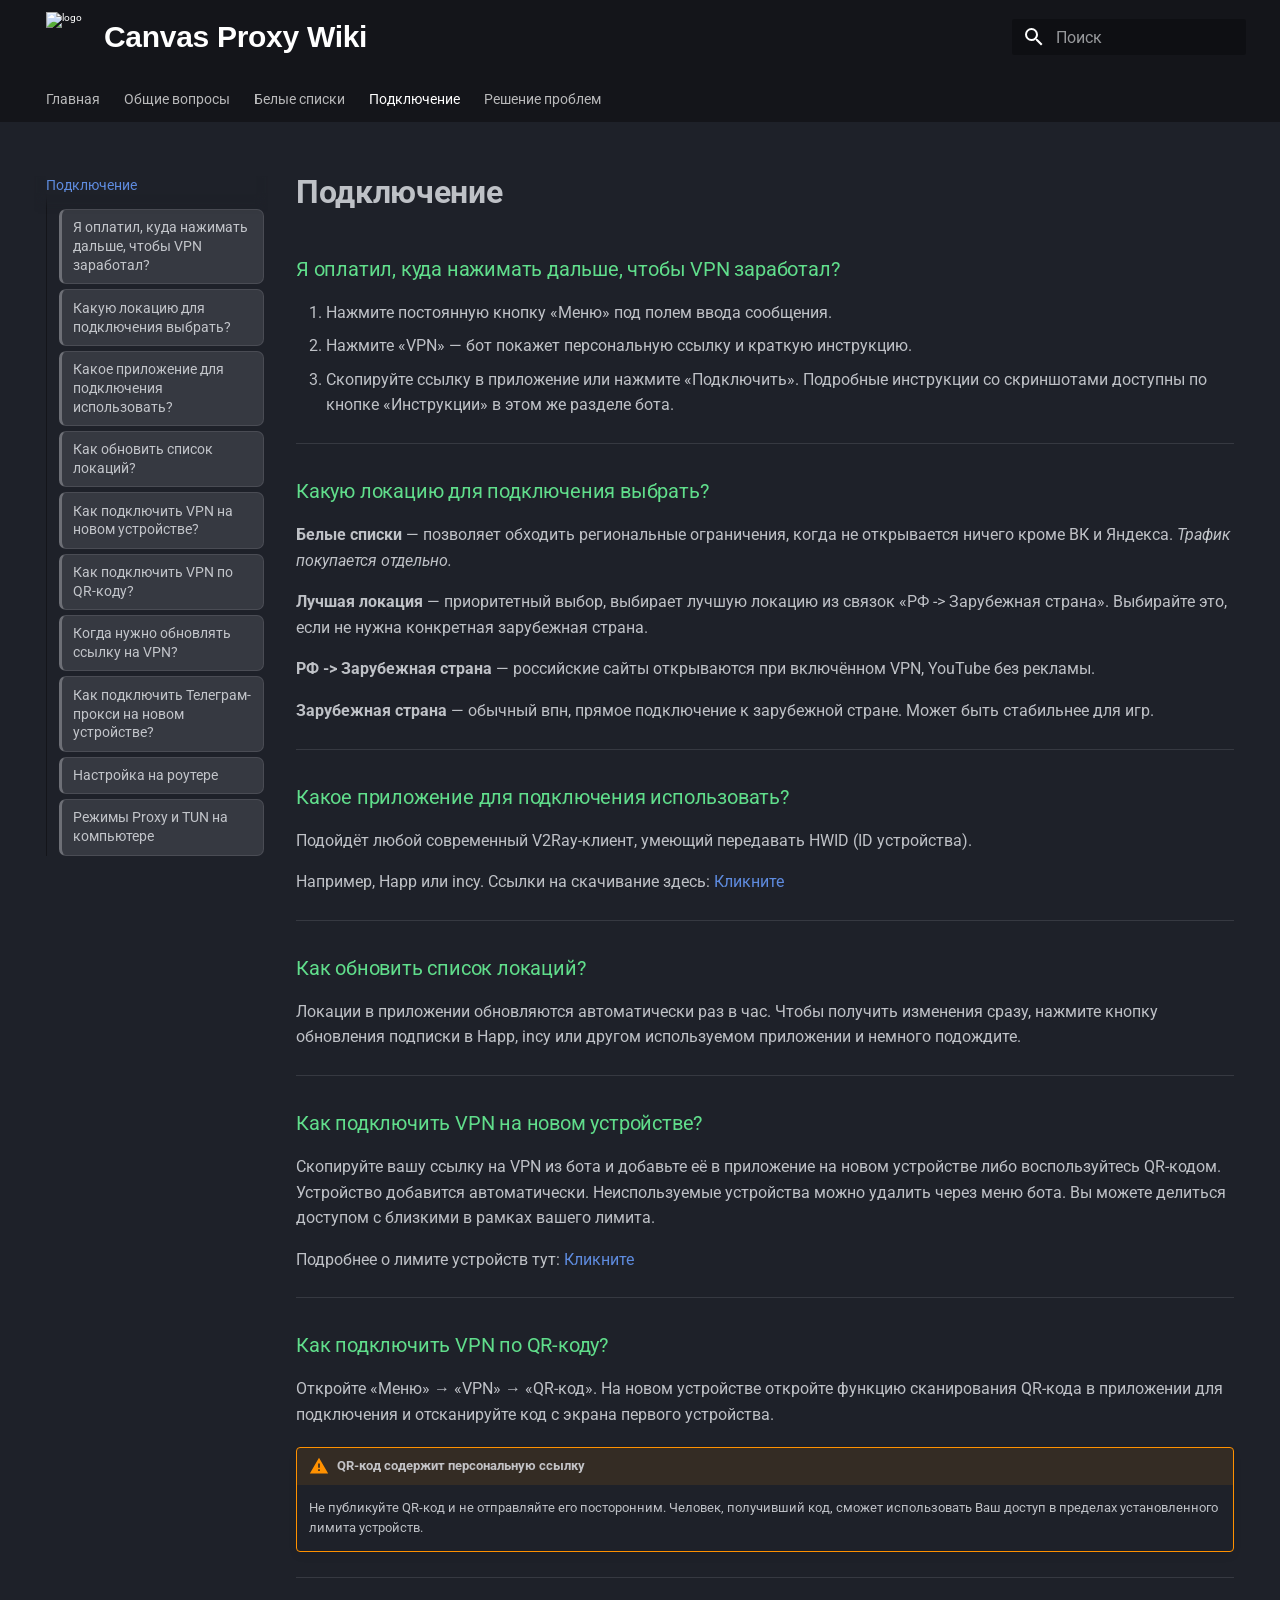
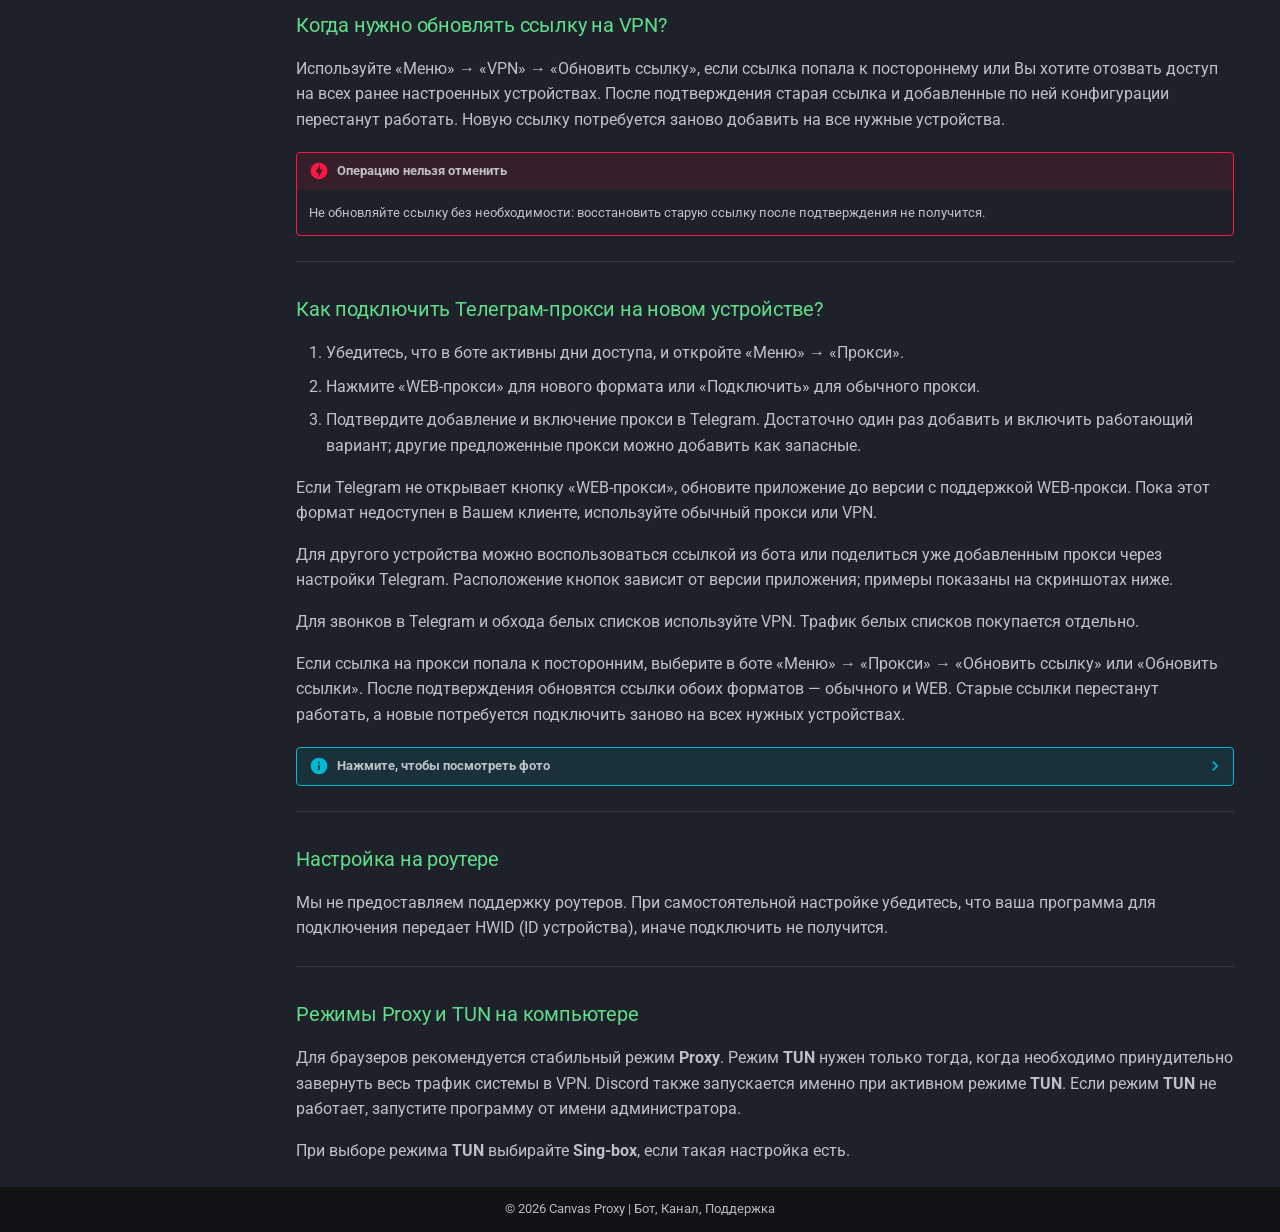
==== commit def6141f: "Deployed 8edb1f9 with MkDocs version: 1.6.1" ====
--- a/connection/index.html
+++ b/connection/index.html
@@ -3,9 +3,11 @@
       <meta charset="utf-8">
       <meta name="viewport" content="width=device-width,initial-scale=1">
       
-        <meta name="description" content="Официальная документация">
-      
-      
+        <meta name="description" content="База знаний">
+      
+      
+      
+        <link rel="canonical" href="https://wiki.canvas-proxy.com/connection/">
       
       
         <link rel="prev" href="../whitelist/">
@@ -18,7 +20,7 @@
       
       
       <link rel="icon" href="https://raw.githubusercontent.com/CanvasProxy/assets/main/Logotipe-Canvas-Proxy-12%201.svg">
-      <meta name="generator" content="mkdocs-1.6.1, mkdocs-material-9.7.6">
+      <meta name="generator" content="mkdocs-1.6.1, mkdocs-material-9.7.7">
     
     
       
@@ -26,7 +28,7 @@
       
     
     
-      <link rel="stylesheet" href="../assets/stylesheets/main.484c7ddc.min.css">
+      <link rel="stylesheet" href="../assets/stylesheets/main.ec1eaa64.min.css">
       
         
         <link rel="stylesheet" href="../assets/stylesheets/palette.ab4e12ef.min.css">
@@ -464,32 +466,65 @@
     <ul class="md-nav__list" data-md-component="toc" data-md-scrollfix="">
       
         <li class="md-nav__item">
+  <a href="#first-connection" class="md-nav__link">
+    <span class="md-ellipsis">
+      
+        Я оплатил, куда нажимать дальше, чтобы VPN заработал?
+      
+    </span>
+  </a>
+  
+</li>
+      
+        <li class="md-nav__item">
+  <a href="#_2" class="md-nav__link">
+    <span class="md-ellipsis">
+      
+        Какую локацию для подключения выбрать?
+      
+    </span>
+  </a>
+  
+</li>
+      
+        <li class="md-nav__item">
+  <a href="#_3" class="md-nav__link">
+    <span class="md-ellipsis">
+      
+        Какое приложение для подключения использовать?
+      
+    </span>
+  </a>
+  
+</li>
+      
+        <li class="md-nav__item">
+  <a href="#_4" class="md-nav__link">
+    <span class="md-ellipsis">
+      
+        Как обновить список локаций?
+      
+    </span>
+  </a>
+  
+</li>
+      
+        <li class="md-nav__item">
   <a href="#vpn" class="md-nav__link">
     <span class="md-ellipsis">
       
-        Я оплатил, куда нажимать дальше, чтобы VPN заработал?
-      
-    </span>
-  </a>
-  
-</li>
-      
-        <li class="md-nav__item">
-  <a href="#_2" class="md-nav__link">
-    <span class="md-ellipsis">
-      
-        Какую локацию для подключения выбрать?
-      
-    </span>
-  </a>
-  
-</li>
-      
-        <li class="md-nav__item">
-  <a href="#_3" class="md-nav__link">
-    <span class="md-ellipsis">
-      
-        Какое приложение для подключения использовать?
+        Как подключить VPN на новом устройстве?
+      
+    </span>
+  </a>
+  
+</li>
+      
+        <li class="md-nav__item">
+  <a href="#vpn-qr-" class="md-nav__link">
+    <span class="md-ellipsis">
+      
+        Как подключить VPN по QR-коду?
       
     </span>
   </a>
@@ -500,7 +535,7 @@
   <a href="#vpn_1" class="md-nav__link">
     <span class="md-ellipsis">
       
-        Как подключить VPN на новом устройстве?
+        Когда нужно обновлять ссылку на VPN?
       
     </span>
   </a>
@@ -519,7 +554,7 @@
 </li>
       
         <li class="md-nav__item">
-  <a href="#_4" class="md-nav__link">
+  <a href="#_5" class="md-nav__link">
     <span class="md-ellipsis">
       
         Настройка на роутере
@@ -599,14 +634,13 @@
 </style>
 
 <h1 id="_1">Подключение</h1>
-<h3 id="vpn">Я оплатил, куда нажимать дальше, чтобы VPN заработал?</h3>
-<details class="info">
-<summary>Нажмите, чтобы посмотреть фото</summary>
-<p><b>Войдите в меню.</b></p>
-<p><a class="glightbox" data-type="image" data-width="auto" data-height="auto" href="../assets/bot/menu_buttons.png" data-desc-position="bottom"><img alt="Скриншот" src="../assets/bot/menu_buttons.png"></a></p>
-<p><b>Нажмите кнопку VPN. Бот предоставит инструкции по подключению.</b></p>
-<p><a class="glightbox" data-type="image" data-width="auto" data-height="auto" href="../assets/bot/vpn_button.png" data-desc-position="bottom"><img alt="Скриншот" src="../assets/bot/vpn_button.png"></a></p>
-</details>
+<h3 id="first-connection">Я оплатил, куда нажимать дальше, чтобы VPN заработал?</h3>
+<ol>
+<li>Нажмите постоянную кнопку «Меню» под полем ввода сообщения.</li>
+<li>Нажмите «VPN» — бот покажет персональную ссылку и краткую инструкцию.</li>
+<li>Скопируйте ссылку в приложение или нажмите «Подключить». Подробные инструкции со скриншотами доступны по кнопке
+   «Инструкции» в этом же разделе бота.</li>
+</ol>
 <hr>
 <h3 id="_2">Какую локацию для подключения выбрать?</h3>
 <p><strong>Белые списки</strong> — позволяет обходить региональные ограничения, когда не открывается ничего кроме ВК и Яндекса. <em>Трафик покупается отдельно.</em></p>
@@ -616,14 +650,51 @@
 <hr>
 <h3 id="_3">Какое приложение для подключения использовать?</h3>
 <p>Подойдёт любой современный V2Ray-клиент, умеющий передавать HWID (ID устройства).</p>
-<p>Актуальный список конкретных приложений можно посмотреть в боте, для этого надо нажать кнопки: "Меню" → "VPN" → "Подключить".</p>
-<hr>
-<h3 id="vpn_1">Как подключить VPN на новом устройстве?</h3>
-<p>Скопируйте вашу ссылку на VPN из бота и добавьте её в приложение на новом устройстве. Устройство добавится автоматически. Неиспользуемые устройства можно удалить через меню бота. Вы можете делиться доступом с близкими в рамках вашего лимита.</p>
+<p>Например, Happ или incy. Ссылки на скачивание здесь: <a href="../general/#apps">Кликните</a></p>
+<hr>
+<h3 id="_4">Как обновить список локаций?</h3>
+<p>Локации в приложении обновляются автоматически раз в час. Чтобы получить изменения сразу, нажмите кнопку обновления
+подписки в Happ, incy или другом используемом приложении и немного подождите.</p>
+<hr>
+<h3 id="vpn">Как подключить VPN на новом устройстве?</h3>
+<p>Скопируйте вашу ссылку на VPN из бота и добавьте её в приложение на новом устройстве либо воспользуйтесь QR-кодом.
+Устройство добавится автоматически. Неиспользуемые устройства можно удалить через меню бота. Вы можете делиться
+доступом с близкими в рамках вашего лимита.</p>
 <p>Подробнее о лимите устройств тут: <a href="../general/#limit-devices">Кликните</a></p>
 <hr>
+<h3 id="vpn-qr-">Как подключить VPN по QR-коду?</h3>
+<p>Откройте «Меню» → «VPN» → «QR-код». На новом устройстве откройте функцию сканирования QR-кода в приложении для
+подключения и отсканируйте код с экрана первого устройства.</p>
+<div class="admonition warning">
+<p class="admonition-title">QR-код содержит персональную ссылку</p>
+<p>Не публикуйте QR-код и не отправляйте его посторонним. Человек, получивший код, сможет использовать Ваш доступ в
+пределах установленного лимита устройств.</p>
+</div>
+<hr>
+<h3 id="vpn_1">Когда нужно обновлять ссылку на VPN?</h3>
+<p>Используйте «Меню» → «VPN» → «Обновить ссылку», если ссылка попала к постороннему или Вы хотите отозвать доступ на всех
+ранее настроенных устройствах. После подтверждения старая ссылка и добавленные по ней конфигурации перестанут работать.
+Новую ссылку потребуется заново добавить на все нужные устройства.</p>
+<div class="admonition danger">
+<p class="admonition-title">Операцию нельзя отменить</p>
+<p>Не обновляйте ссылку без необходимости: восстановить старую ссылку после подтверждения не получится.</p>
+</div>
+<hr>
 <h3 id="share-tg-proxy">Как подключить Телеграм-прокси на новом устройстве?</h3>
-<p>Сначала нужно включить Телеграм-прокси на одном из устройств. Нажмите на кнопки: «Меню» → «Прокси» → «Подключить». В приложении Телеграм появятся подключённые прокси. Поделиться ссылкой на прокси можно через интерфейс Телеграма. Подробности на скриншотах ниже.</p>
+<ol>
+<li>Убедитесь, что в боте активны дни доступа, и откройте «Меню» → «Прокси».</li>
+<li>Нажмите «WEB-прокси» для нового формата или «Подключить» для обычного прокси.</li>
+<li>Подтвердите добавление и включение прокси в Telegram. Достаточно один раз добавить и включить работающий вариант;
+   другие предложенные прокси можно добавить как запасные.</li>
+</ol>
+<p>Если Telegram не открывает кнопку «WEB-прокси», обновите приложение до версии с поддержкой WEB-прокси. Пока этот
+формат недоступен в Вашем клиенте, используйте обычный прокси или VPN.</p>
+<p>Для другого устройства можно воспользоваться ссылкой из бота или поделиться уже добавленным прокси через настройки
+Telegram. Расположение кнопок зависит от версии приложения; примеры показаны на скриншотах ниже.</p>
+<p>Для звонков в Telegram и обхода белых списков используйте VPN. Трафик белых списков покупается отдельно.</p>
+<p>Если ссылка на прокси попала к посторонним, выберите в боте «Меню» → «Прокси» → «Обновить ссылку» или «Обновить ссылки».
+После подтверждения обновятся ссылки обоих форматов — обычного и WEB. Старые ссылки перестанут работать, а новые
+потребуется подключить заново на всех нужных устройствах.</p>
 <details class="info">
 <summary>Нажмите, чтобы посмотреть фото</summary>
 <details class="success">
@@ -646,11 +717,12 @@
 </details>
 </details>
 <hr>
-<h3 id="_4">Настройка на роутере</h3>
+<h3 id="_5">Настройка на роутере</h3>
 <p>Мы не предоставляем поддержку роутеров. При самостоятельной настройке убедитесь, что ваша программа для подключения передает HWID (ID устройства), иначе подключить не получится.</p>
 <hr>
 <h3 id="proxy-tun">Режимы Proxy и TUN на компьютере</h3>
 <p>Для браузеров рекомендуется стабильный режим <strong>Proxy</strong>. Режим <strong>TUN</strong> нужен только тогда, когда необходимо принудительно завернуть весь трафик системы в VPN. Discord также запускается именно при активном режиме <strong>TUN</strong>. Если режим <strong>TUN</strong> не работает, запустите программу от имени администратора. </p>
+<p>При выборе режима <strong>TUN</strong> выбирайте <strong>Sing-box</strong>, если такая настройка есть.</p>
 
 
 
@@ -702,7 +774,7 @@
       <script id="__config" type="application/json">{"annotate": null, "base": "..", "features": ["navigation.tabs", "navigation.sections", "search.suggest", "search.highlight", "toc.integrate", "navigation.instant", "navigation.instant.prefetch"], "search": "../assets/javascripts/workers/search.2c215733.min.js", "tags": null, "translations": {"clipboard.copied": "\u0421\u043a\u043e\u043f\u0438\u0440\u043e\u0432\u0430\u043d\u043e \u0432 \u0431\u0443\u0444\u0435\u0440", "clipboard.copy": "\u041a\u043e\u043f\u0438\u0440\u043e\u0432\u0430\u0442\u044c \u0432 \u0431\u0443\u0444\u0435\u0440", "search.result.more.one": "\u0415\u0449\u0451 1 \u043d\u0430 \u044d\u0442\u043e\u0439 \u0441\u0442\u0440\u0430\u043d\u0438\u0446\u0435", "search.result.more.other": "\u0415\u0449\u0451 # \u043d\u0430 \u044d\u0442\u043e\u0439 \u0441\u0442\u0440\u0430\u043d\u0438\u0446\u0435", "search.result.none": "\u0421\u043e\u0432\u043f\u0430\u0434\u0435\u043d\u0438\u0439 \u043d\u0435 \u043d\u0430\u0439\u0434\u0435\u043d\u043e", "search.result.one": "\u041d\u0430\u0439\u0434\u0435\u043d\u043e 1 \u0441\u043e\u0432\u043f\u0430\u0434\u0435\u043d\u0438\u0435", "search.result.other": "\u041d\u0430\u0439\u0434\u0435\u043d\u043e \u0441\u043e\u0432\u043f\u0430\u0434\u0435\u043d\u0438\u0439: #", "search.result.placeholder": "\u041d\u0430\u0447\u043d\u0438\u0442\u0435 \u043f\u0435\u0447\u0430\u0442\u0430\u0442\u044c \u0434\u043b\u044f \u043f\u043e\u0438\u0441\u043a\u0430", "search.result.term.missing": "\u041e\u0442\u0441\u0443\u0442\u0441\u0442\u0432\u0443\u0435\u0442", "select.version": "\u0412\u044b\u0431\u0435\u0440\u0438\u0442\u0435 \u0432\u0435\u0440\u0441\u0438\u044e"}, "version": null}</script>
     
     
-      <script src="../assets/javascripts/bundle.79ae519e.min.js"></script>
+      <script src="../assets/javascripts/bundle.d7400e89.min.js"></script>
       
         <script src="../javascripts/extra.js"></script>
       
--- a/assets/stylesheets/main.ec1eaa64.min.css
+++ b/assets/stylesheets/main.ec1eaa64.min.css
@@ -0,0 +1 @@
+@charset "UTF-8";html{-webkit-text-size-adjust:none;-moz-text-size-adjust:none;text-size-adjust:none;box-sizing:border-box}*,:after,:before{box-sizing:inherit}@media (prefers-reduced-motion){*,:after,:before{transition:none!important}}body{margin:0}a,button,input,label{-webkit-tap-highlight-color:transparent}a{color:inherit;text-decoration:none}hr{border:0;box-sizing:initial;display:block;height:.05rem;overflow:visible;padding:0}small{font-size:80%}sub,sup{line-height:1em}img{border-style:none}table{border-collapse:initial;border-spacing:0}td,th{font-weight:400;vertical-align:top}button{background:#0000;border:0;font-family:inherit;font-size:inherit;margin:0;padding:0}input{border:0;outline:none}:root{--md-primary-fg-color:#4051b5;--md-primary-fg-color--light:#5d6cc0;--md-primary-fg-color--dark:#303fa1;--md-primary-bg-color:#fff;--md-primary-bg-color--light:#ffffffb3;--md-accent-fg-color:#526cfe;--md-accent-fg-color--transparent:#526cfe1a;--md-accent-bg-color:#fff;--md-accent-bg-color--light:#ffffffb3}[data-md-color-scheme=default]{color-scheme:light}[data-md-color-scheme=default] img[src$="#gh-dark-mode-only"],[data-md-color-scheme=default] img[src$="#only-dark"]{display:none}:root,[data-md-color-scheme=default]{--md-hue:225deg;--md-default-fg-color:#000000de;--md-default-fg-color--light:#0000008a;--md-default-fg-color--lighter:#00000052;--md-default-fg-color--lightest:#00000012;--md-default-bg-color:#fff;--md-default-bg-color--light:#ffffffb3;--md-default-bg-color--lighter:#ffffff4d;--md-default-bg-color--lightest:#ffffff1f;--md-code-fg-color:#36464e;--md-code-bg-color:#f5f5f5;--md-code-bg-color--light:#f5f5f5b3;--md-code-bg-color--lighter:#f5f5f54d;--md-code-hl-color:#4287ff;--md-code-hl-color--light:#4287ff1a;--md-code-hl-number-color:#d52a2a;--md-code-hl-special-color:#db1457;--md-code-hl-function-color:#a846b9;--md-code-hl-constant-color:#6e59d9;--md-code-hl-keyword-color:#3f6ec6;--md-code-hl-string-color:#1c7d4d;--md-code-hl-name-color:var(--md-code-fg-color);--md-code-hl-operator-color:var(--md-default-fg-color--light);--md-code-hl-punctuation-color:var(--md-default-fg-color--light);--md-code-hl-comment-color:var(--md-default-fg-color--light);--md-code-hl-generic-color:var(--md-default-fg-color--light);--md-code-hl-variable-color:var(--md-default-fg-color--light);--md-typeset-color:var(--md-default-fg-color);--md-typeset-a-color:var(--md-primary-fg-color);--md-typeset-del-color:#f5503d26;--md-typeset-ins-color:#0bd57026;--md-typeset-kbd-color:#fafafa;--md-typeset-kbd-accent-color:#fff;--md-typeset-kbd-border-color:#b8b8b8;--md-typeset-mark-color:#ffff0080;--md-typeset-table-color:#0000001f;--md-typeset-table-color--light:rgba(0,0,0,.035);--md-admonition-fg-color:var(--md-default-fg-color);--md-admonition-bg-color:var(--md-default-bg-color);--md-warning-fg-color:#000000de;--md-warning-bg-color:#ff9;--md-footer-fg-color:#fff;--md-footer-fg-color--light:#ffffffb3;--md-footer-fg-color--lighter:#ffffff73;--md-footer-bg-color:#000000de;--md-footer-bg-color--dark:#00000052;--md-shadow-z1:0 0.2rem 0.5rem #0000000d,0 0 0.05rem #0000001a;--md-shadow-z2:0 0.2rem 0.5rem #0000001a,0 0 0.05rem #00000040;--md-shadow-z3:0 0.2rem 0.5rem #0003,0 0 0.05rem #00000059}.md-icon svg{fill:currentcolor;display:block;height:1.2rem;width:1.2rem}body{-webkit-font-smoothing:antialiased;-moz-osx-font-smoothing:grayscale;--md-text-font-family:var(--md-text-font,_),-apple-system,BlinkMacSystemFont,Helvetica,Arial,sans-serif;--md-code-font-family:var(--md-code-font,_),SFMono-Regular,Consolas,Menlo,monospace}aside,body,input{font-feature-settings:"kern","liga";color:var(--md-typeset-color);font-family:var(--md-text-font-family)}code,kbd,pre{font-feature-settings:"kern";font-family:var(--md-code-font-family)}:root{--md-typeset-table-sort-icon:url('data:image/svg+xml;charset=utf-8,<svg xmlns="http://www.w3.org/2000/svg" viewBox="0 0 24 24"><path d="m18 21-4-4h3V7h-3l4-4 4 4h-3v10h3M2 19v-2h10v2M2 13v-2h7v2M2 7V5h4v2z"/></svg>');--md-typeset-table-sort-icon--asc:url('data:image/svg+xml;charset=utf-8,<svg xmlns="http://www.w3.org/2000/svg" viewBox="0 0 24 24"><path d="M19 17h3l-4 4-4-4h3V3h2M2 17h10v2H2M6 5v2H2V5m0 6h7v2H2z"/></svg>');--md-typeset-table-sort-icon--desc:url('data:image/svg+xml;charset=utf-8,<svg xmlns="http://www.w3.org/2000/svg" viewBox="0 0 24 24"><path d="M19 7h3l-4-4-4 4h3v14h2M2 17h10v2H2M6 5v2H2V5m0 6h7v2H2z"/></svg>')}.md-typeset{-webkit-print-color-adjust:exact;color-adjust:exact;font-size:.8rem;line-height:1.6;overflow-wrap:break-word}@media print{.md-typeset{font-size:.68rem}}.md-typeset blockquote,.md-typeset dl,.md-typeset figure,.md-typeset ol,.md-typeset pre,.md-typeset ul{margin-bottom:1em;margin-top:1em}.md-typeset h1{color:var(--md-default-fg-color--light);font-size:2em;line-height:1.3;margin:0 0 1.25em}.md-typeset h1,.md-typeset h2{font-weight:300;letter-spacing:-.01em}.md-typeset h2{font-size:1.5625em;line-height:1.4;margin:1.6em 0 .64em}.md-typeset h3{font-size:1.25em;font-weight:400;letter-spacing:-.01em;line-height:1.5;margin:1.6em 0 .8em}.md-typeset h2+h3{margin-top:.8em}.md-typeset h4{font-weight:700;letter-spacing:-.01em;margin:1em 0}.md-typeset h5,.md-typeset h6{color:var(--md-default-fg-color--light);font-size:.8em;font-weight:700;letter-spacing:-.01em;margin:1.25em 0}.md-typeset h5{text-transform:uppercase}.md-typeset h5 code{text-transform:none}.md-typeset hr{border-bottom:.05rem solid var(--md-default-fg-color--lightest);display:flow-root;margin:1.5em 0}.md-typeset a{color:var(--md-typeset-a-color);word-break:break-word}.md-typeset a,.md-typeset a:before{transition:color 125ms}.md-typeset a:focus,.md-typeset a:hover{color:var(--md-accent-fg-color)}.md-typeset a:focus code,.md-typeset a:hover code{background-color:var(--md-accent-fg-color--transparent);color:var(--md-accent-fg-color)}.md-typeset a code{color:var(--md-typeset-a-color)}.md-typeset a.focus-visible{outline-color:var(--md-accent-fg-color);outline-offset:.2rem}.md-typeset code,.md-typeset kbd,.md-typeset pre{color:var(--md-code-fg-color);direction:ltr;font-variant-ligatures:none;transition:background-color 125ms}@media print{.md-typeset code,.md-typeset kbd,.md-typeset pre{white-space:pre-wrap}}.md-typeset code{background-color:var(--md-code-bg-color);border-radius:.1rem;-webkit-box-decoration-break:clone;box-decoration-break:clone;font-size:.85em;padding:0 .2941176471em;transition:color 125ms,background-color 125ms;word-break:break-word}.md-typeset code:not(.focus-visible){-webkit-tap-highlight-color:transparent;outline:none}.md-typeset pre{display:flow-root;line-height:1.4;position:relative}.md-typeset pre>code{-webkit-box-decoration-break:slice;box-decoration-break:slice;box-shadow:none;display:block;margin:0;outline-color:var(--md-accent-fg-color);overflow:auto;padding:.7720588235em 1.1764705882em;scrollbar-color:var(--md-default-fg-color--lighter) #0000;scrollbar-width:thin;touch-action:auto;word-break:normal}.md-typeset pre>code:hover{scrollbar-color:var(--md-accent-fg-color) #0000}.md-typeset pre>code::-webkit-scrollbar{height:.2rem;width:.2rem}.md-typeset pre>code::-webkit-scrollbar-thumb{background-color:var(--md-default-fg-color--lighter)}.md-typeset pre>code::-webkit-scrollbar-thumb:hover{background-color:var(--md-accent-fg-color)}.md-typeset kbd{background-color:var(--md-typeset-kbd-color);border-radius:.1rem;box-shadow:0 .1rem 0 .05rem var(--md-typeset-kbd-border-color),0 .1rem 0 var(--md-typeset-kbd-border-color),0 -.1rem .2rem var(--md-typeset-kbd-accent-color) inset;color:var(--md-default-fg-color);display:inline-block;font-size:.75em;padding:0 .6666666667em;vertical-align:text-top;word-break:break-word}.md-typeset mark{background-color:var(--md-typeset-mark-color);-webkit-box-decoration-break:clone;box-decoration-break:clone;color:inherit;word-break:break-word}.md-typeset abbr{cursor:help;text-decoration:none}.md-typeset [data-preview],.md-typeset abbr{border-bottom:.05rem dotted var(--md-default-fg-color--light)}.md-typeset small{opacity:.75}[dir=ltr] .md-typeset sub,[dir=ltr] .md-typeset sup{margin-left:.078125em}[dir=rtl] .md-typeset sub,[dir=rtl] .md-typeset sup{margin-right:.078125em}[dir=ltr] .md-typeset blockquote{padding-left:.6rem}[dir=rtl] .md-typeset blockquote{padding-right:.6rem}[dir=ltr] .md-typeset blockquote{border-left:.2rem solid var(--md-default-fg-color--lighter)}[dir=rtl] .md-typeset blockquote{border-right:.2rem solid var(--md-default-fg-color--lighter)}.md-typeset blockquote{color:var(--md-default-fg-color--light);margin-left:0;margin-right:0}.md-typeset ul{list-style-type:disc}.md-typeset ul[type]{list-style-type:revert-layer}[dir=ltr] .md-typeset ol,[dir=ltr] .md-typeset ul{margin-left:.625em}[dir=rtl] .md-typeset ol,[dir=rtl] .md-typeset ul{margin-right:.625em}.md-typeset ol,.md-typeset ul{padding:0}.md-typeset ol:not([hidden]),.md-typeset ul:not([hidden]){display:flow-root}.md-typeset ol ol,.md-typeset ul ol{list-style-type:lower-alpha}.md-typeset ol ol ol,.md-typeset ul ol ol{list-style-type:lower-roman}.md-typeset ol ol ol ol,.md-typeset ul ol ol ol{list-style-type:upper-alpha}.md-typeset ol ol ol ol ol,.md-typeset ul ol ol ol ol{list-style-type:upper-roman}.md-typeset ol[type],.md-typeset ul[type]{list-style-type:revert-layer}[dir=ltr] .md-typeset ol li,[dir=ltr] .md-typeset ul li{margin-left:1.25em}[dir=rtl] .md-typeset ol li,[dir=rtl] .md-typeset ul li{margin-right:1.25em}.md-typeset ol li,.md-typeset ul li{margin-bottom:.5em}.md-typeset ol li blockquote,.md-typeset ol li p,.md-typeset ul li blockquote,.md-typeset ul li p{margin:.5em 0}.md-typeset ol li:last-child,.md-typeset ul li:last-child{margin-bottom:0}[dir=ltr] .md-typeset ol li ol,[dir=ltr] .md-typeset ol li ul,[dir=ltr] .md-typeset ul li ol,[dir=ltr] .md-typeset ul li ul{margin-left:.625em}[dir=rtl] .md-typeset ol li ol,[dir=rtl] .md-typeset ol li ul,[dir=rtl] .md-typeset ul li ol,[dir=rtl] .md-typeset ul li ul{margin-right:.625em}.md-typeset ol li ol,.md-typeset ol li ul,.md-typeset ul li ol,.md-typeset ul li ul{margin-bottom:.5em;margin-top:.5em}[dir=ltr] .md-typeset dd{margin-left:1.875em}[dir=rtl] .md-typeset dd{margin-right:1.875em}.md-typeset dd{margin-bottom:1.5em;margin-top:1em}.md-typeset img,.md-typeset svg,.md-typeset video{height:auto;max-width:100%}.md-typeset img[align=left]{margin:1em 1em 1em 0}.md-typeset img[align=right]{margin:1em 0 1em 1em}.md-typeset img[align]:only-child{margin-top:0}.md-typeset figure{display:flow-root;margin:1em auto;max-width:100%;text-align:center;width:fit-content}.md-typeset figure img{display:block;margin:0 auto}.md-typeset figcaption{font-style:italic;margin:1em auto;max-width:24rem}.md-typeset iframe{max-width:100%}.md-typeset table:not([class]){background-color:var(--md-default-bg-color);border:.05rem solid var(--md-typeset-table-color);border-radius:.1rem;display:inline-block;font-size:.64rem;max-width:100%;overflow:auto;touch-action:auto}@media print{.md-typeset table:not([class]){display:table}}.md-typeset table:not([class])+*{margin-top:1.5em}.md-typeset table:not([class]) td>:first-child,.md-typeset table:not([class]) th>:first-child{margin-top:0}.md-typeset table:not([class]) td>:last-child,.md-typeset table:not([class]) th>:last-child{margin-bottom:0}.md-typeset table:not([class]) td:not([align]),.md-typeset table:not([class]) th:not([align]){text-align:left}[dir=rtl] .md-typeset table:not([class]) td:not([align]),[dir=rtl] .md-typeset table:not([class]) th:not([align]){text-align:right}.md-typeset table:not([class]) th{font-weight:700;min-width:5rem;padding:.9375em 1.25em;vertical-align:top}.md-typeset table:not([class]) td{border-top:.05rem solid var(--md-typeset-table-color);padding:.9375em 1.25em;vertical-align:top}.md-typeset table:not([class]) tbody tr{transition:background-color 125ms}.md-typeset table:not([class]) tbody tr:hover{background-color:var(--md-typeset-table-color--light);box-shadow:0 .05rem 0 var(--md-default-bg-color) inset}.md-typeset table:not([class]) a{word-break:normal}.md-typeset table th[role=columnheader]{cursor:pointer}[dir=ltr] .md-typeset table th[role=columnheader]:after{margin-left:.5em}[dir=rtl] .md-typeset table th[role=columnheader]:after{margin-right:.5em}.md-typeset table th[role=columnheader]:after{content:"";display:inline-block;height:1.2em;-webkit-mask-image:var(--md-typeset-table-sort-icon);mask-image:var(--md-typeset-table-sort-icon);-webkit-mask-repeat:no-repeat;mask-repeat:no-repeat;-webkit-mask-size:contain;mask-size:contain;transition:background-color 125ms;vertical-align:text-bottom;width:1.2em}.md-typeset table th[role=columnheader]:hover:after{background-color:var(--md-default-fg-color--lighter)}.md-typeset table th[role=columnheader][aria-sort=ascending]:after{background-color:var(--md-default-fg-color--light);-webkit-mask-image:var(--md-typeset-table-sort-icon--asc);mask-image:var(--md-typeset-table-sort-icon--asc)}.md-typeset table th[role=columnheader][aria-sort=descending]:after{background-color:var(--md-default-fg-color--light);-webkit-mask-image:var(--md-typeset-table-sort-icon--desc);mask-image:var(--md-typeset-table-sort-icon--desc)}.md-typeset__scrollwrap{margin:1em -.8rem;overflow-x:auto;touch-action:auto}.md-typeset__table{display:inline-block;margin-bottom:.5em;padding:0 .8rem}@media print{.md-typeset__table{display:block}}html .md-typeset__table table{display:table;margin:0;overflow:hidden;width:100%}@media screen and (max-width:44.984375em){.md-content__inner>pre{margin:1em -.8rem}.md-content__inner>pre code{border-radius:0}}.md-typeset .md-author{border-radius:100%;display:block;flex-shrink:0;height:1.6rem;overflow:hidden;position:relative;transition:color 125ms,transform 125ms;width:1.6rem}.md-typeset .md-author img{display:block}.md-typeset .md-author--more{background:var(--md-default-fg-color--lightest);color:var(--md-default-fg-color--lighter);font-size:.6rem;font-weight:700;line-height:1.6rem;text-align:center}.md-typeset .md-author--long{height:2.4rem;width:2.4rem}.md-typeset a.md-author{transform:scale(1)}.md-typeset a.md-author img{border-radius:100%;filter:grayscale(100%) opacity(75%);transition:filter 125ms}.md-typeset a.md-author:focus,.md-typeset a.md-author:hover{transform:scale(1.1);z-index:1}.md-typeset a.md-author:focus img,.md-typeset a.md-author:hover img{filter:grayscale(0)}.md-banner{background-color:var(--md-footer-bg-color);color:var(--md-footer-fg-color);overflow:auto}@media print{.md-banner{display:none}}.md-banner--warning{background-color:var(--md-warning-bg-color);color:var(--md-warning-fg-color)}.md-banner__inner{font-size:.7rem;margin:.6rem auto;padding:0 .8rem}[dir=ltr] .md-banner__button{float:right}[dir=rtl] .md-banner__button{float:left}.md-banner__button{color:inherit;cursor:pointer;transition:opacity .25s}.no-js .md-banner__button{display:none}.md-banner__button:hover{opacity:.7}html{font-size:125%;height:100%;overflow-x:hidden}@media screen and (min-width:100em){html{font-size:137.5%}}@media screen and (min-width:125em){html{font-size:150%}}body{background-color:var(--md-default-bg-color);display:flex;flex-direction:column;font-size:.5rem;min-height:100%;position:relative;width:100%}@media print{body{display:block}}@media screen and (max-width:59.984375em){body[data-md-scrolllock]{position:fixed}}.md-grid{margin-left:auto;margin-right:auto;max-width:61rem}.md-container{display:flex;flex-direction:column;flex-grow:1}@media print{.md-container{display:block}}.md-main{flex-grow:1}.md-main__inner{display:flex;height:100%;margin-top:1.5rem}.md-ellipsis{overflow:hidden;text-overflow:ellipsis}.md-toggle{display:none}.md-option{height:0;opacity:0;position:absolute;width:0}.md-option:checked+label:not([hidden]){display:block}.md-option.focus-visible+label{outline-color:var(--md-accent-fg-color);outline-style:auto}.md-skip{background-color:var(--md-default-fg-color);border-radius:.1rem;color:var(--md-default-bg-color);font-size:.64rem;margin:.5rem;opacity:0;outline-color:var(--md-accent-fg-color);padding:.3rem .5rem;position:fixed;transform:translateY(.4rem);z-index:-1}.md-skip:focus{opacity:1;transform:translateY(0);transition:transform .25s cubic-bezier(.4,0,.2,1),opacity 175ms 75ms;z-index:10}@page{margin:25mm}:root{--md-clipboard-icon:url('data:image/svg+xml;charset=utf-8,<svg xmlns="http://www.w3.org/2000/svg" viewBox="0 0 24 24"><path d="M19 21H8V7h11m0-2H8a2 2 0 0 0-2 2v14a2 2 0 0 0 2 2h11a2 2 0 0 0 2-2V7a2 2 0 0 0-2-2m-3-4H4a2 2 0 0 0-2 2v14h2V3h12z"/></svg>')}.md-clipboard{border-radius:.1rem;color:var(--md-default-fg-color--lightest);cursor:pointer;height:1.5em;outline-color:var(--md-accent-fg-color);outline-offset:.1rem;transition:color .25s;width:1.5em;z-index:1}@media print{.md-clipboard{display:none}}.md-clipboard:not(.focus-visible){-webkit-tap-highlight-color:transparent;outline:none}:hover>.md-clipboard{color:var(--md-default-fg-color--light)}.md-clipboard:focus,.md-clipboard:hover{color:var(--md-accent-fg-color)}.md-clipboard:after{background-color:currentcolor;content:"";display:block;height:1.125em;margin:0 auto;-webkit-mask-image:var(--md-clipboard-icon);mask-image:var(--md-clipboard-icon);-webkit-mask-position:center;mask-position:center;-webkit-mask-repeat:no-repeat;mask-repeat:no-repeat;-webkit-mask-size:contain;mask-size:contain;width:1.125em}.md-clipboard--inline{cursor:pointer}.md-clipboard--inline code{transition:color .25s,background-color .25s}.md-clipboard--inline:focus code,.md-clipboard--inline:hover code{background-color:var(--md-accent-fg-color--transparent);color:var(--md-accent-fg-color)}:root{--md-code-select-icon:url('data:image/svg+xml;charset=utf-8,<svg xmlns="http://www.w3.org/2000/svg" viewBox="0 0 24 24"><path d="M19 19h-4v2h4c1.1 0 2-.9 2-2v-4h-2m0-12h-4v2h4v4h2V5c0-1.1-.9-2-2-2M5 5h4V3H5c-1.1 0-2 .9-2 2v4h2m0 6H3v4c0 1.1.9 2 2 2h4v-2H5zm2-4h2v2H7zm4 0h2v2h-2zm4 0h2v2h-2zM7 7h2v2H7zm4 0h2v2h-2zm4 0h2v2h-2zm-8 8h2v2H7zm4 0h2v2h-2zm4 0h2v2h-2z"/></svg>');--md-code-copy-icon:url('data:image/svg+xml;charset=utf-8,<svg xmlns="http://www.w3.org/2000/svg" viewBox="0 0 24 24"><path d="M19 21H8V7h11m0-2H8a2 2 0 0 0-2 2v14a2 2 0 0 0 2 2h11a2 2 0 0 0 2-2V7a2 2 0 0 0-2-2m-3-4H4a2 2 0 0 0-2 2v14h2V3h12z"/></svg>')}.md-typeset .md-code__content{display:grid}.md-code__nav{background-color:var(--md-code-bg-color--lighter);border-radius:.1rem;display:flex;gap:.2rem;padding:.2rem;position:absolute;right:.25em;top:.25em;transition:background-color .25s;z-index:1}:hover>.md-code__nav{background-color:var(--md-code-bg-color--light)}.md-code__button{color:var(--md-default-fg-color--lightest);cursor:pointer;display:block;height:1.5em;outline-color:var(--md-accent-fg-color);outline-offset:.1rem;transition:color .25s;width:1.5em}:hover>*>.md-code__button{color:var(--md-default-fg-color--light)}.md-code__button.focus-visible,.md-code__button:hover{color:var(--md-accent-fg-color)}.md-code__button--active{color:var(--md-default-fg-color)!important}.md-code__button:after{background-color:currentcolor;content:"";display:block;height:1.125em;margin:0 auto;-webkit-mask-position:center;mask-position:center;-webkit-mask-repeat:no-repeat;mask-repeat:no-repeat;-webkit-mask-size:contain;mask-size:contain;width:1.125em}.md-code__button[data-md-type=select]:after{-webkit-mask-image:var(--md-code-select-icon);mask-image:var(--md-code-select-icon)}.md-code__button[data-md-type=copy]:after{-webkit-mask-image:var(--md-code-copy-icon);mask-image:var(--md-code-copy-icon)}@keyframes consent{0%{opacity:0;transform:translateY(100%)}to{opacity:1;transform:translateY(0)}}@keyframes overlay{0%{opacity:0}to{opacity:1}}.md-consent__overlay{animation:overlay .25s both;-webkit-backdrop-filter:blur(.1rem);backdrop-filter:blur(.1rem);background-color:#0000008a;height:100%;opacity:1;position:fixed;top:0;width:100%;z-index:5}.md-consent__inner{animation:consent .5s cubic-bezier(.1,.7,.1,1) both;background-color:var(--md-default-bg-color);border:0;border-radius:.1rem;bottom:0;box-shadow:0 0 .2rem #0000001a,0 .2rem .4rem #0003;max-height:100%;overflow:auto;padding:0;position:fixed;width:100%;z-index:5}.md-consent__form{padding:.8rem}.md-consent__settings{display:none;margin:1em 0}input:checked+.md-consent__settings{display:block}.md-consent__controls{margin-bottom:.8rem}.md-typeset .md-consent__controls .md-button{display:inline}@media screen and (max-width:44.984375em){.md-typeset .md-consent__controls .md-button{display:block;margin-top:.4rem;text-align:center;width:100%}}.md-consent label{cursor:pointer}.md-content{flex-grow:1;min-width:0}.md-content__inner{margin:0 .8rem 1.2rem;padding-top:.6rem}@media screen and (min-width:76.25em){[dir=ltr] .md-sidebar--primary:not([hidden])~.md-content>.md-content__inner{margin-left:1.2rem}[dir=ltr] .md-sidebar--secondary:not([hidden])~.md-content>.md-content__inner,[dir=rtl] .md-sidebar--primary:not([hidden])~.md-content>.md-content__inner{margin-right:1.2rem}[dir=rtl] .md-sidebar--secondary:not([hidden])~.md-content>.md-content__inner{margin-left:1.2rem}}.md-content__inner:before{content:"";display:block;height:.4rem}.md-content__inner>:last-child{margin-bottom:0}[dir=ltr] .md-content__button{float:right}[dir=rtl] .md-content__button{float:left}[dir=ltr] .md-content__button{margin-left:.4rem}[dir=rtl] .md-content__button{margin-right:.4rem}.md-content__button{margin:.4rem 0;padding:0}@media print{.md-content__button{display:none}}.md-typeset .md-content__button{color:var(--md-default-fg-color--lighter)}.md-content__button svg{display:inline;vertical-align:top}[dir=rtl] .md-content__button svg{transform:scaleX(-1)}[dir=ltr] .md-dialog{right:.8rem}[dir=rtl] .md-dialog{left:.8rem}.md-dialog{background-color:var(--md-default-fg-color);border-radius:.1rem;bottom:.8rem;box-shadow:var(--md-shadow-z3);min-width:11.1rem;opacity:0;padding:.4rem .6rem;pointer-events:none;position:fixed;transform:translateY(100%);transition:transform 0ms .4s,opacity .4s;z-index:4}@media print{.md-dialog{display:none}}.md-dialog--active{opacity:1;pointer-events:auto;transform:translateY(0);transition:transform .4s cubic-bezier(.075,.85,.175,1),opacity .4s}.md-dialog__inner{color:var(--md-default-bg-color);font-size:.7rem}.md-feedback{margin:2em 0 1em;text-align:center}.md-feedback fieldset{border:none;margin:0;padding:0}.md-feedback__title{font-weight:700;margin:1em auto}.md-feedback__inner{position:relative}.md-feedback__list{display:flex;flex-wrap:wrap;place-content:baseline center;position:relative}.md-feedback__list:hover .md-icon:not(:disabled){color:var(--md-default-fg-color--lighter)}:disabled .md-feedback__list{min-height:1.8rem}.md-feedback__icon{color:var(--md-default-fg-color--light);cursor:pointer;flex-shrink:0;margin:0 .1rem;transition:color 125ms}.md-feedback__icon:not(:disabled).md-icon:hover{color:var(--md-accent-fg-color)}.md-feedback__icon:disabled{color:var(--md-default-fg-color--lightest);pointer-events:none}.md-feedback__note{opacity:0;position:relative;transform:translateY(.4rem);transition:transform .4s cubic-bezier(.1,.7,.1,1),opacity .15s}.md-feedback__note>*{margin:0 auto;max-width:16rem}:disabled .md-feedback__note{opacity:1;transform:translateY(0)}@media print{.md-feedback{display:none}}.md-footer{background-color:var(--md-footer-bg-color);color:var(--md-footer-fg-color)}@media print{.md-footer{display:none}}.md-footer__inner{justify-content:space-between;overflow:auto;padding:.2rem}.md-footer__inner:not([hidden]){display:flex}.md-footer__link{align-items:end;display:flex;flex-grow:0.01;margin-bottom:.4rem;margin-top:1rem;max-width:100%;outline-color:var(--md-accent-fg-color);overflow:hidden;transition:opacity .25s}.md-footer__link:focus,.md-footer__link:hover{opacity:.7}[dir=rtl] .md-footer__link svg{transform:scaleX(-1)}@media screen and (max-width:44.984375em){.md-footer__link--prev{flex-shrink:0}.md-footer__link--prev .md-footer__title{display:none}}[dir=ltr] .md-footer__link--next{margin-left:auto}[dir=rtl] .md-footer__link--next{margin-right:auto}.md-footer__link--next{text-align:right}[dir=rtl] .md-footer__link--next{text-align:left}.md-footer__title{flex-grow:1;font-size:.9rem;margin-bottom:.7rem;max-width:calc(100% - 2.4rem);padding:0 1rem;white-space:nowrap}.md-footer__button{margin:.2rem;padding:.4rem}.md-footer__direction{font-size:.64rem;opacity:.7}.md-footer-meta{background-color:var(--md-footer-bg-color--dark)}.md-footer-meta__inner{display:flex;flex-wrap:wrap;justify-content:space-between;padding:.2rem}html .md-footer-meta.md-typeset a{color:var(--md-footer-fg-color--light)}html .md-footer-meta.md-typeset a:focus,html .md-footer-meta.md-typeset a:hover{color:var(--md-footer-fg-color)}.md-copyright{color:var(--md-footer-fg-color--lighter);font-size:.64rem;margin:auto .6rem;padding:.4rem 0;width:100%}@media screen and (min-width:45em){.md-copyright{width:auto}}.md-copyright__highlight{color:var(--md-footer-fg-color--light)}.md-social{display:inline-flex;gap:.2rem;margin:0 .4rem;padding:.2rem 0 .6rem}@media screen and (min-width:45em){.md-social{padding:.6rem 0}}.md-social__link{display:inline-block;height:1.6rem;text-align:center;width:1.6rem}.md-social__link:before{line-height:1.9}.md-social__link svg{fill:currentcolor;max-height:.8rem;vertical-align:-25%}.md-typeset .md-button{border:.1rem solid;border-radius:.1rem;color:var(--md-primary-fg-color);cursor:pointer;display:inline-block;font-weight:700;padding:.625em 2em;transition:color 125ms,background-color 125ms,border-color 125ms}.md-typeset .md-button--primary{background-color:var(--md-primary-fg-color);border-color:var(--md-primary-fg-color);color:var(--md-primary-bg-color)}.md-typeset .md-button:focus,.md-typeset .md-button:hover{background-color:var(--md-accent-fg-color);border-color:var(--md-accent-fg-color);color:var(--md-accent-bg-color)}[dir=ltr] .md-typeset .md-input{border-top-left-radius:.1rem}[dir=ltr] .md-typeset .md-input,[dir=rtl] .md-typeset .md-input{border-top-right-radius:.1rem}[dir=rtl] .md-typeset .md-input{border-top-left-radius:.1rem}.md-typeset .md-input{border-bottom:.1rem solid var(--md-default-fg-color--lighter);box-shadow:var(--md-shadow-z1);font-size:.8rem;height:1.8rem;padding:0 .6rem;transition:border .25s,box-shadow .25s}.md-typeset .md-input:focus,.md-typeset .md-input:hover{border-bottom-color:var(--md-accent-fg-color);box-shadow:var(--md-shadow-z2)}.md-typeset .md-input--stretch{width:100%}.md-header{background-color:var(--md-primary-fg-color);box-shadow:0 0 .2rem #0000,0 .2rem .4rem #0000;color:var(--md-primary-bg-color);display:block;left:0;position:sticky;right:0;top:0;z-index:4}@media print{.md-header{display:none}}.md-header[hidden]{transform:translateY(-100%);transition:transform .25s cubic-bezier(.8,0,.6,1),box-shadow .25s}.md-header--shadow{box-shadow:0 0 .2rem #0000001a,0 .2rem .4rem #0003;transition:transform .25s cubic-bezier(.1,.7,.1,1),box-shadow .25s}.md-header__inner{align-items:center;display:flex;padding:0 .2rem}.md-header__button{color:currentcolor;cursor:pointer;margin:.2rem;outline-color:var(--md-accent-fg-color);padding:.4rem;position:relative;transition:opacity .25s;vertical-align:middle;z-index:1}.md-header__button:hover{opacity:.7}.md-header__button:not([hidden]){display:inline-block}.md-header__button:not(.focus-visible){-webkit-tap-highlight-color:transparent;outline:none}.md-header__button.md-logo{margin:.2rem;padding:.4rem}@media screen and (max-width:76.234375em){.md-header__button.md-logo{display:none}}.md-header__button.md-logo img,.md-header__button.md-logo svg{fill:currentcolor;display:block;height:1.2rem;width:auto}@media screen and (min-width:60em){.md-header__button[for=__search]{display:none}}.no-js .md-header__button[for=__search]{display:none}[dir=rtl] .md-header__button[for=__search] svg{transform:scaleX(-1)}@media screen and (min-width:76.25em){.md-header__button[for=__drawer]{display:none}}.md-header__topic{display:flex;max-width:100%;position:absolute;transition:transform .4s cubic-bezier(.1,.7,.1,1),opacity .15s;white-space:nowrap}.md-header__topic+.md-header__topic{opacity:0;pointer-events:none;transform:translateX(1.25rem);transition:transform .4s cubic-bezier(1,.7,.1,.1),opacity .15s;z-index:-1}[dir=rtl] .md-header__topic+.md-header__topic{transform:translateX(-1.25rem)}.md-header__topic:first-child{font-weight:700}[dir=ltr] .md-header__title{margin-left:1rem;margin-right:.4rem}[dir=rtl] .md-header__title{margin-left:.4rem;margin-right:1rem}.md-header__title{flex-grow:1;font-size:.9rem;height:2.4rem;line-height:2.4rem}.md-header__title--active .md-header__topic{opacity:0;pointer-events:none;transform:translateX(-1.25rem);transition:transform .4s cubic-bezier(1,.7,.1,.1),opacity .15s;z-index:-1}[dir=rtl] .md-header__title--active .md-header__topic{transform:translateX(1.25rem)}.md-header__title--active .md-header__topic+.md-header__topic{opacity:1;pointer-events:auto;transform:translateX(0);transition:transform .4s cubic-bezier(.1,.7,.1,1),opacity .15s;z-index:0}.md-header__title>.md-header__ellipsis{height:100%;position:relative;width:100%}.md-header__option{display:flex;flex-shrink:0;max-width:100%;transition:max-width 0ms .25s,opacity .25s .25s;white-space:nowrap}[data-md-toggle=search]:checked~.md-header .md-header__option{max-width:0;opacity:0;transition:max-width 0ms,opacity 0ms}.md-header__option>input{bottom:0}.md-header__source{display:none}@media screen and (min-width:60em){[dir=ltr] .md-header__source{margin-left:1rem}[dir=rtl] .md-header__source{margin-right:1rem}.md-header__source{display:block;max-width:11.7rem;width:11.7rem}}@media screen and (min-width:76.25em){[dir=ltr] .md-header__source{margin-left:1.4rem}[dir=rtl] .md-header__source{margin-right:1.4rem}}.md-meta{color:var(--md-default-fg-color--light);font-size:.7rem;line-height:1.3}.md-meta__list{display:inline-flex;flex-wrap:wrap;list-style:none;margin:0;padding:0}.md-meta__item:not(:last-child):after{content:"·";margin-left:.2rem;margin-right:.2rem}.md-meta__link{color:var(--md-typeset-a-color)}.md-meta__link:focus,.md-meta__link:hover{color:var(--md-accent-fg-color)}.md-draft{background-color:#ff1744;border-radius:.125em;color:#fff;display:inline-block;font-weight:700;padding-left:.5714285714em;padding-right:.5714285714em}:root{--md-nav-icon--prev:url('data:image/svg+xml;charset=utf-8,<svg xmlns="http://www.w3.org/2000/svg" viewBox="0 0 24 24"><path d="M20 11v2H8l5.5 5.5-1.42 1.42L4.16 12l7.92-7.92L13.5 5.5 8 11z"/></svg>');--md-nav-icon--next:url('data:image/svg+xml;charset=utf-8,<svg xmlns="http://www.w3.org/2000/svg" viewBox="0 0 24 24"><path d="M8.59 16.58 13.17 12 8.59 7.41 10 6l6 6-6 6z"/></svg>');--md-toc-icon:url('data:image/svg+xml;charset=utf-8,<svg xmlns="http://www.w3.org/2000/svg" viewBox="0 0 24 24"><path d="M3 9h14V7H3zm0 4h14v-2H3zm0 4h14v-2H3zm16 0h2v-2h-2zm0-10v2h2V7zm0 6h2v-2h-2z"/></svg>')}.md-nav{font-size:.7rem;line-height:1.3}.md-nav__title{color:var(--md-default-fg-color--light);display:block;font-weight:700;overflow:hidden;padding:0 .6rem;text-overflow:ellipsis}.md-nav__title .md-nav__button{display:none}.md-nav__title .md-nav__button img{height:100%;width:auto}.md-nav__title .md-nav__button.md-logo img,.md-nav__title .md-nav__button.md-logo svg{fill:currentcolor;display:block;height:2.4rem;max-width:100%;object-fit:contain;width:auto}.md-nav__list{list-style:none;margin:0;padding:0}.md-nav__link{align-items:flex-start;display:flex;gap:.4rem;margin-top:.625em;scroll-snap-align:start;transition:color 125ms}.md-nav__link--passed,.md-nav__link--passed code{color:var(--md-default-fg-color--light)}.md-nav__item .md-nav__link--active,.md-nav__item .md-nav__link--active code{color:var(--md-typeset-a-color)}.md-nav__link .md-ellipsis{position:relative}.md-nav__link .md-ellipsis code{word-break:normal}[dir=ltr] .md-nav__link .md-icon:last-child{margin-left:auto}[dir=rtl] .md-nav__link .md-icon:last-child{margin-right:auto}.md-nav__link .md-typeset{font-size:.7rem;line-height:1.3}.md-nav__link svg{fill:currentcolor;flex-shrink:0;height:1.3em;position:relative}.md-nav__link[for]:focus,.md-nav__link[for]:hover,.md-nav__link[href]:focus,.md-nav__link[href]:hover{color:var(--md-accent-fg-color);cursor:pointer}.md-nav__link[for]:focus code,.md-nav__link[for]:hover code,.md-nav__link[href]:focus code,.md-nav__link[href]:hover code{background-color:var(--md-accent-fg-color--transparent);color:var(--md-accent-fg-color)}.md-nav__link.focus-visible{outline-color:var(--md-accent-fg-color);outline-offset:.2rem}.md-nav--primary .md-nav__link[for=__toc]{display:none}.md-nav--primary .md-nav__link[for=__toc] .md-icon:after{background-color:currentcolor;display:block;height:100%;-webkit-mask-image:var(--md-toc-icon);mask-image:var(--md-toc-icon);width:100%}.md-nav--primary .md-nav__link[for=__toc]~.md-nav{display:none}.md-nav__container>.md-nav__link{margin-top:0}.md-nav__container>.md-nav__link:first-child{flex-grow:1;min-width:0}.md-nav__icon{flex-shrink:0}.md-nav__source{display:none}@media screen and (max-width:76.234375em){.md-nav--primary,.md-nav--primary .md-nav{background-color:var(--md-default-bg-color);display:flex;flex-direction:column;height:100%;left:0;position:absolute;right:0;top:0;z-index:1}.md-nav--primary .md-nav__item,.md-nav--primary .md-nav__title{font-size:.8rem;line-height:1.5}.md-nav--primary .md-nav__title{background-color:var(--md-default-fg-color--lightest);color:var(--md-default-fg-color--light);cursor:pointer;height:5.6rem;line-height:2.4rem;padding:3rem .8rem .2rem;position:relative;white-space:nowrap}[dir=ltr] .md-nav--primary .md-nav__title .md-nav__icon{left:.4rem}[dir=rtl] .md-nav--primary .md-nav__title .md-nav__icon{right:.4rem}.md-nav--primary .md-nav__title .md-nav__icon{display:block;height:1.2rem;margin:.2rem;position:absolute;top:.4rem;width:1.2rem}.md-nav--primary .md-nav__title .md-nav__icon:after{background-color:currentcolor;content:"";display:block;height:100%;-webkit-mask-image:var(--md-nav-icon--prev);mask-image:var(--md-nav-icon--prev);-webkit-mask-position:center;mask-position:center;-webkit-mask-repeat:no-repeat;mask-repeat:no-repeat;-webkit-mask-size:contain;mask-size:contain;width:100%}.md-nav--primary .md-nav__title~.md-nav__list{background-color:var(--md-default-bg-color);box-shadow:0 .05rem 0 var(--md-default-fg-color--lightest) inset;overflow-y:auto;scroll-snap-type:y mandatory;touch-action:pan-y}.md-nav--primary .md-nav__title~.md-nav__list>:first-child{border-top:0}.md-nav--primary .md-nav__title[for=__drawer]{background-color:var(--md-primary-fg-color);color:var(--md-primary-bg-color);font-weight:700}.md-nav--primary .md-nav__title .md-logo{display:block;left:.2rem;margin:.2rem;padding:.4rem;position:absolute;right:.2rem;top:.2rem}.md-nav--primary .md-nav__list{flex:1}.md-nav--primary .md-nav__item{border-top:.05rem solid var(--md-default-fg-color--lightest)}.md-nav--primary .md-nav__item--active>.md-nav__link{color:var(--md-typeset-a-color)}.md-nav--primary .md-nav__item--active>.md-nav__link:focus,.md-nav--primary .md-nav__item--active>.md-nav__link:hover{color:var(--md-accent-fg-color)}.md-nav--primary .md-nav__link{margin-top:0;padding:.6rem .8rem}.md-nav--primary .md-nav__link svg{margin-top:.1em}.md-nav--primary .md-nav__link>.md-nav__link{padding:0}[dir=ltr] .md-nav--primary .md-nav__link .md-nav__icon{margin-right:-.2rem}[dir=rtl] .md-nav--primary .md-nav__link .md-nav__icon{margin-left:-.2rem}.md-nav--primary .md-nav__link .md-nav__icon{font-size:1.2rem;height:1.2rem;width:1.2rem}.md-nav--primary .md-nav__link .md-nav__icon:after{background-color:currentcolor;content:"";display:block;height:100%;-webkit-mask-image:var(--md-nav-icon--next);mask-image:var(--md-nav-icon--next);-webkit-mask-position:center;mask-position:center;-webkit-mask-repeat:no-repeat;mask-repeat:no-repeat;-webkit-mask-size:contain;mask-size:contain;width:100%}[dir=rtl] .md-nav--primary .md-nav__icon:after{transform:scale(-1)}.md-nav--primary .md-nav--secondary .md-nav{background-color:initial;position:static}[dir=ltr] .md-nav--primary .md-nav--secondary .md-nav .md-nav__link{padding-left:1.4rem}[dir=rtl] .md-nav--primary .md-nav--secondary .md-nav .md-nav__link{padding-right:1.4rem}[dir=ltr] .md-nav--primary .md-nav--secondary .md-nav .md-nav .md-nav__link{padding-left:2rem}[dir=rtl] .md-nav--primary .md-nav--secondary .md-nav .md-nav .md-nav__link{padding-right:2rem}[dir=ltr] .md-nav--primary .md-nav--secondary .md-nav .md-nav .md-nav .md-nav__link{padding-left:2.6rem}[dir=rtl] .md-nav--primary .md-nav--secondary .md-nav .md-nav .md-nav .md-nav__link{padding-right:2.6rem}[dir=ltr] .md-nav--primary .md-nav--secondary .md-nav .md-nav .md-nav .md-nav .md-nav__link{padding-left:3.2rem}[dir=rtl] .md-nav--primary .md-nav--secondary .md-nav .md-nav .md-nav .md-nav .md-nav__link{padding-right:3.2rem}.md-nav--secondary{background-color:initial}.md-nav__toggle~.md-nav{display:flex;opacity:0;transform:translateX(100%);transition:transform .25s cubic-bezier(.8,0,.6,1),opacity 125ms 50ms}[dir=rtl] .md-nav__toggle~.md-nav{transform:translateX(-100%)}.md-nav__toggle:checked~.md-nav{opacity:1;transform:translateX(0);transition:transform .25s cubic-bezier(.4,0,.2,1),opacity 125ms 125ms}.md-nav__toggle:checked~.md-nav>.md-nav__list{backface-visibility:hidden}}@media screen and (max-width:59.984375em){.md-nav--primary .md-nav__link[for=__toc]{display:flex}.md-nav--primary .md-nav__link[for=__toc] .md-icon:after{content:""}.md-nav--primary .md-nav__link[for=__toc]+.md-nav__link{display:none}.md-nav--primary .md-nav__link[for=__toc]~.md-nav{display:flex}.md-nav__source{background-color:var(--md-primary-fg-color--dark);color:var(--md-primary-bg-color);display:block;padding:0 .2rem}}@media screen and (min-width:60em) and (max-width:76.234375em){.md-nav--integrated .md-nav__link[for=__toc]{display:flex}.md-nav--integrated .md-nav__link[for=__toc] .md-icon:after{content:""}.md-nav--integrated .md-nav__link[for=__toc]+.md-nav__link{display:none}.md-nav--integrated .md-nav__link[for=__toc]~.md-nav{display:flex}}@media screen and (min-width:60em){.md-nav{margin-bottom:-.4rem}.md-nav--secondary .md-nav__title{background:var(--md-default-bg-color);box-shadow:0 0 .4rem .4rem var(--md-default-bg-color);position:sticky;top:0;z-index:1}.md-nav--secondary .md-nav__title[for=__toc]{scroll-snap-align:start}.md-nav--secondary .md-nav__title .md-nav__icon{display:none}[dir=ltr] .md-nav--secondary .md-nav__list{padding-left:.6rem}[dir=rtl] .md-nav--secondary .md-nav__list{padding-right:.6rem}.md-nav--secondary .md-nav__list{padding-bottom:.4rem}[dir=ltr] .md-nav--secondary .md-nav__item>.md-nav__link{margin-right:.4rem}[dir=rtl] .md-nav--secondary .md-nav__item>.md-nav__link{margin-left:.4rem}}@media screen and (min-width:76.25em){.md-nav{margin-bottom:-.4rem;transition:max-height .25s cubic-bezier(.86,0,.07,1)}.md-nav--primary .md-nav__title{background:var(--md-default-bg-color);box-shadow:0 0 .4rem .4rem var(--md-default-bg-color);position:sticky;top:0;z-index:1}.md-nav--primary .md-nav__title[for=__drawer]{scroll-snap-align:start}.md-nav--primary .md-nav__title .md-nav__icon{display:none}[dir=ltr] .md-nav--primary .md-nav__list{padding-left:.6rem}[dir=rtl] .md-nav--primary .md-nav__list{padding-right:.6rem}.md-nav--primary .md-nav__list{padding-bottom:.4rem}[dir=ltr] .md-nav--primary .md-nav__item>.md-nav__link{margin-right:.4rem}[dir=rtl] .md-nav--primary .md-nav__item>.md-nav__link{margin-left:.4rem}.md-nav__toggle~.md-nav{display:grid;grid-template-rows:minmax(.4rem,0fr);opacity:0;transition:grid-template-rows .25s cubic-bezier(.86,0,.07,1),opacity .25s,visibility 0ms .25s;visibility:collapse}.md-nav__toggle~.md-nav>.md-nav__list{overflow:hidden}.md-nav__toggle.md-toggle--indeterminate~.md-nav,.md-nav__toggle:checked~.md-nav{grid-template-rows:minmax(.4rem,1fr);opacity:1;transition:grid-template-rows .25s cubic-bezier(.86,0,.07,1),opacity .15s .1s,visibility 0ms;visibility:visible}.md-nav__toggle.md-toggle--indeterminate~.md-nav{transition:none}.md-nav__item--nested>.md-nav>.md-nav__title{display:none}.md-nav__item--section{display:block;margin:1.25em 0}.md-nav__item--section:last-child{margin-bottom:0}.md-nav__item--section>.md-nav__link{font-weight:700}.md-nav__item--section>.md-nav__link[for]{color:var(--md-default-fg-color--light)}.md-nav__item--section>.md-nav__link:not(.md-nav__container){pointer-events:none}.md-nav__item--section>.md-nav__link .md-icon,.md-nav__item--section>.md-nav__link>[for]{display:none}[dir=ltr] .md-nav__item--section>.md-nav{margin-left:-.6rem}[dir=rtl] .md-nav__item--section>.md-nav{margin-right:-.6rem}.md-nav__item--section>.md-nav{display:block;opacity:1;visibility:visible}.md-nav__item--section>.md-nav>.md-nav__list>.md-nav__item{padding:0}.md-nav__icon{border-radius:100%;height:.9rem;transition:background-color .25s;width:.9rem}.md-nav__icon:hover{background-color:var(--md-accent-fg-color--transparent)}.md-nav__icon:after{background-color:currentcolor;border-radius:100%;content:"";display:inline-block;height:100%;-webkit-mask-image:var(--md-nav-icon--next);mask-image:var(--md-nav-icon--next);-webkit-mask-position:center;mask-position:center;-webkit-mask-repeat:no-repeat;mask-repeat:no-repeat;-webkit-mask-size:contain;mask-size:contain;transition:transform .25s;vertical-align:-.1rem;width:100%}[dir=rtl] .md-nav__icon:after{transform:rotate(180deg)}.md-nav__item--nested .md-nav__toggle:checked~.md-nav__link .md-nav__icon:after,.md-nav__item--nested .md-toggle--indeterminate~.md-nav__link .md-nav__icon:after{transform:rotate(90deg)}.md-nav--lifted>.md-nav__list>.md-nav__item,.md-nav--lifted>.md-nav__title{display:none}.md-nav--lifted>.md-nav__list>.md-nav__item--active{display:block}.md-nav--lifted>.md-nav__list>.md-nav__item--active>.md-nav__link{background:var(--md-default-bg-color);box-shadow:0 0 .4rem .4rem var(--md-default-bg-color);margin-top:0;position:sticky;top:0;z-index:1}.md-nav--lifted>.md-nav__list>.md-nav__item--active>.md-nav__link:not(.md-nav__container){pointer-events:none}.md-nav--lifted>.md-nav__list>.md-nav__item--active.md-nav__item--section{margin:0}[dir=ltr] .md-nav--lifted>.md-nav__list>.md-nav__item>.md-nav:not(.md-nav--secondary){margin-left:-.6rem}[dir=rtl] .md-nav--lifted>.md-nav__list>.md-nav__item>.md-nav:not(.md-nav--secondary){margin-right:-.6rem}.md-nav--lifted>.md-nav__list>.md-nav__item>[for]{color:var(--md-default-fg-color--light)}.md-nav--lifted .md-nav[data-md-level="1"]{grid-template-rows:minmax(.4rem,1fr);opacity:1;visibility:visible}[dir=ltr] .md-nav--integrated>.md-nav__list>.md-nav__item--active .md-nav--secondary{border-left:.05rem solid var(--md-primary-fg-color)}[dir=rtl] .md-nav--integrated>.md-nav__list>.md-nav__item--active .md-nav--secondary{border-right:.05rem solid var(--md-primary-fg-color)}.md-nav--integrated>.md-nav__list>.md-nav__item--active .md-nav--secondary{display:block;margin-bottom:1.25em;opacity:1;visibility:visible}.md-nav--integrated>.md-nav__list>.md-nav__item--active .md-nav--secondary>.md-nav__list{overflow:visible;padding-bottom:0}.md-nav--integrated>.md-nav__list>.md-nav__item--active .md-nav--secondary>.md-nav__title{display:none}}.md-pagination{font-size:.8rem;font-weight:700;gap:.4rem}.md-pagination,.md-pagination>*{align-items:center;display:flex;justify-content:center}.md-pagination>*{border-radius:.2rem;height:1.8rem;min-width:1.8rem;text-align:center}.md-pagination__current{background-color:var(--md-default-fg-color--lightest);color:var(--md-default-fg-color--light)}.md-pagination__link{transition:color 125ms,background-color 125ms}.md-pagination__link:focus,.md-pagination__link:hover{background-color:var(--md-accent-fg-color--transparent);color:var(--md-accent-fg-color)}.md-pagination__link:focus svg,.md-pagination__link:hover svg{color:var(--md-accent-fg-color)}.md-pagination__link.focus-visible{outline-color:var(--md-accent-fg-color);outline-offset:.2rem}.md-pagination__link svg{fill:currentcolor;color:var(--md-default-fg-color--lighter);display:block;max-height:100%;width:1.2rem}:root{--md-path-icon:url('data:image/svg+xml;charset=utf-8,<svg xmlns="http://www.w3.org/2000/svg" viewBox="0 0 24 24"><path d="M8.59 16.58 13.17 12 8.59 7.41 10 6l6 6-6 6z"/></svg>')}.md-path{font-size:.7rem;margin:0 .8rem;overflow:auto;padding-top:1.2rem}.md-path:not([hidden]){display:block}@media screen and (min-width:76.25em){.md-path{margin:0 1.2rem}}.md-path__list{align-items:center;display:flex;gap:.2rem;list-style:none;margin:0;padding:0}.md-path__item:not(:first-child){display:inline-flex;gap:.2rem;white-space:nowrap}.md-path__item:not(:first-child):before{background-color:var(--md-default-fg-color--lighter);content:"";display:inline;height:.8rem;-webkit-mask-image:var(--md-path-icon);mask-image:var(--md-path-icon);width:.8rem}.md-path__link{align-items:center;color:var(--md-default-fg-color--light);display:flex}.md-path__link:focus,.md-path__link:hover{color:var(--md-accent-fg-color)}:root{--md-post-pin-icon:url('data:image/svg+xml;charset=utf-8,<svg xmlns="http://www.w3.org/2000/svg" viewBox="0 0 24 24"><path d="M16 12V4h1V2H7v2h1v8l-2 2v2h5.2v6h1.6v-6H18v-2z"/></svg>')}.md-post__back{border-bottom:.05rem solid var(--md-default-fg-color--lightest);margin-bottom:1.2rem;padding-bottom:1.2rem}@media screen and (max-width:76.234375em){.md-post__back{display:none}}[dir=rtl] .md-post__back svg{transform:scaleX(-1)}.md-post__authors{display:flex;flex-direction:column;gap:.6rem;margin:0 .6rem 1.2rem}.md-post .md-post__meta a{transition:color 125ms}.md-post .md-post__meta a:focus,.md-post .md-post__meta a:hover{color:var(--md-accent-fg-color)}.md-post__title{color:var(--md-default-fg-color--light);font-weight:700}.md-post--excerpt{margin-bottom:3.2rem}.md-post--excerpt .md-post__header{align-items:center;display:flex;gap:.6rem;min-height:1.6rem}.md-post--excerpt .md-post__authors{align-items:center;display:inline-flex;flex-direction:row;gap:.2rem;margin:0;min-height:2.4rem}[dir=ltr] .md-post--excerpt .md-post__meta .md-meta__list{margin-right:.4rem}[dir=rtl] .md-post--excerpt .md-post__meta .md-meta__list{margin-left:.4rem}.md-post--excerpt .md-post__content>:first-child{--md-scroll-margin:6rem;margin-top:0}.md-post>.md-nav--secondary{margin:1em 0}.md-pin{background:var(--md-default-fg-color--lightest);border-radius:1rem;margin-top:-.05rem;padding:.2rem}.md-pin:after{background-color:currentcolor;content:"";display:block;height:.6rem;margin:0 auto;-webkit-mask-image:var(--md-post-pin-icon);mask-image:var(--md-post-pin-icon);-webkit-mask-position:center;mask-position:center;-webkit-mask-repeat:no-repeat;mask-repeat:no-repeat;-webkit-mask-size:contain;mask-size:contain;width:.6rem}.md-profile{align-items:center;display:flex;font-size:.7rem;gap:.6rem;line-height:1.4;width:100%}.md-profile__description{flex-grow:1}.md-content--post{display:flex}@media screen and (max-width:76.234375em){.md-content--post{flex-flow:column-reverse}}.md-content--post>.md-content__inner{flex-grow:1;min-width:0}@media screen and (min-width:76.25em){[dir=ltr] .md-content--post>.md-content__inner{margin-left:1.2rem}[dir=rtl] .md-content--post>.md-content__inner{margin-right:1.2rem}}@media screen and (max-width:76.234375em){.md-sidebar.md-sidebar--post{padding:0;position:static;width:100%}.md-sidebar.md-sidebar--post .md-sidebar__scrollwrap{overflow:visible}.md-sidebar.md-sidebar--post .md-sidebar__inner{padding:0}.md-sidebar.md-sidebar--post .md-post__meta{margin-left:.6rem;margin-right:.6rem}.md-sidebar.md-sidebar--post .md-nav__item{border:none;display:inline}.md-sidebar.md-sidebar--post .md-nav__list{display:inline-flex;flex-wrap:wrap;gap:.6rem;padding-bottom:.6rem;padding-top:.6rem}.md-sidebar.md-sidebar--post .md-nav__link{padding:0}.md-sidebar.md-sidebar--post .md-nav{height:auto;margin-bottom:0;position:static}}:root{--md-progress-value:0;--md-progress-delay:400ms}.md-progress{background:var(--md-primary-bg-color);height:.075rem;opacity:min(clamp(0,var(--md-progress-value),1),clamp(0,100 - var(--md-progress-value),1));position:fixed;top:0;transform:scaleX(calc(var(--md-progress-value)*1%));transform-origin:left;transition:transform .5s cubic-bezier(.19,1,.22,1),opacity .25s var(--md-progress-delay);width:100%;z-index:4}:root{--md-search-result-icon:url('data:image/svg+xml;charset=utf-8,<svg xmlns="http://www.w3.org/2000/svg" viewBox="0 0 24 24"><path d="M14 2H6a2 2 0 0 0-2 2v16a2 2 0 0 0 2 2h7c-.41-.25-.8-.56-1.14-.9-.33-.33-.61-.7-.86-1.1H6V4h7v5h5v1.18c.71.16 1.39.43 2 .82V8zm6.31 16.9c1.33-2.11.69-4.9-1.4-6.22-2.11-1.33-4.91-.68-6.22 1.4-1.34 2.11-.69 4.89 1.4 6.22 1.46.93 3.32.93 4.79.02L22 23.39 23.39 22zm-3.81.1a2.5 2.5 0 0 1-2.5-2.5 2.5 2.5 0 0 1 2.5-2.5 2.5 2.5 0 0 1 2.5 2.5 2.5 2.5 0 0 1-2.5 2.5"/></svg>')}.md-search{position:relative}@media screen and (min-width:60em){.md-search{padding:.2rem 0}}.no-js .md-search{display:none}.md-search__overlay{opacity:0;z-index:1}@media screen and (max-width:59.984375em){[dir=ltr] .md-search__overlay{left:-2.2rem}[dir=rtl] .md-search__overlay{right:-2.2rem}.md-search__overlay{background-color:var(--md-default-bg-color);border-radius:1rem;height:2rem;overflow:hidden;pointer-events:none;position:absolute;top:-1rem;transform-origin:center;transition:transform .3s .1s,opacity .2s .2s;width:2rem}[data-md-toggle=search]:checked~.md-header .md-search__overlay{opacity:1;transition:transform .4s,opacity .1s}}@media screen and (min-width:60em){[dir=ltr] .md-search__overlay{left:0}[dir=rtl] .md-search__overlay{right:0}.md-search__overlay{background-color:#0000008a;cursor:pointer;height:0;position:fixed;top:0;transition:width 0ms .25s,height 0ms .25s,opacity .25s;width:0}[data-md-toggle=search]:checked~.md-header .md-search__overlay{height:200vh;opacity:1;transition:width 0ms,height 0ms,opacity .25s;width:100%}}@media screen and (max-width:29.984375em){[data-md-toggle=search]:checked~.md-header .md-search__overlay{transform:scale(45)}}@media screen and (min-width:30em) and (max-width:44.984375em){[data-md-toggle=search]:checked~.md-header .md-search__overlay{transform:scale(60)}}@media screen and (min-width:45em) and (max-width:59.984375em){[data-md-toggle=search]:checked~.md-header .md-search__overlay{transform:scale(75)}}.md-search__inner{backface-visibility:hidden}@media screen and (max-width:59.984375em){[dir=ltr] .md-search__inner{left:0}[dir=rtl] .md-search__inner{right:0}.md-search__inner{height:0;opacity:0;overflow:hidden;position:fixed;top:0;transform:translateX(5%);transition:width 0ms .3s,height 0ms .3s,transform .15s cubic-bezier(.4,0,.2,1) .15s,opacity .15s .15s;width:0;z-index:2}[dir=rtl] .md-search__inner{transform:translateX(-5%)}[data-md-toggle=search]:checked~.md-header .md-search__inner{height:100%;opacity:1;transform:translateX(0);transition:width 0ms 0ms,height 0ms 0ms,transform .15s cubic-bezier(.1,.7,.1,1) .15s,opacity .15s .15s;width:100%}}@media screen and (min-width:60em){[dir=ltr] .md-search__inner{float:right}[dir=rtl] .md-search__inner{float:left}.md-search__inner{padding:.1rem 0;position:relative;transition:width .25s cubic-bezier(.1,.7,.1,1);width:11.7rem}}@media screen and (min-width:60em) and (max-width:76.234375em){[data-md-toggle=search]:checked~.md-header .md-search__inner{width:23.4rem}}@media screen and (min-width:76.25em){[data-md-toggle=search]:checked~.md-header .md-search__inner{width:34.4rem}}.md-search__form{background-color:var(--md-default-bg-color);box-shadow:0 0 .6rem #0000;height:2.4rem;position:relative;transition:color .25s,background-color .25s;z-index:2}@media screen and (min-width:60em){.md-search__form{background-color:#00000042;border-radius:.1rem;height:1.8rem}.md-search__form:hover{background-color:#ffffff1f}}[data-md-toggle=search]:checked~.md-header .md-search__form{background-color:var(--md-default-bg-color);border-radius:.1rem .1rem 0 0;box-shadow:0 0 .6rem #00000012;color:var(--md-default-fg-color)}[dir=ltr] .md-search__input{padding-left:3.6rem;padding-right:2.2rem}[dir=rtl] .md-search__input{padding-left:2.2rem;padding-right:3.6rem}.md-search__input{background:#0000;font-size:.9rem;height:100%;position:relative;text-overflow:ellipsis;width:100%;z-index:2}.md-search__input::placeholder{transition:color .25s}.md-search__input::placeholder,.md-search__input~.md-search__icon{color:var(--md-default-fg-color--light)}.md-search__input::-ms-clear{display:none}@media screen and (max-width:59.984375em){.md-search__input{font-size:.9rem;height:2.4rem;width:100%}}@media screen and (min-width:60em){[dir=ltr] .md-search__input{padding-left:2.2rem}[dir=rtl] .md-search__input{padding-right:2.2rem}.md-search__input{color:inherit;font-size:.8rem}.md-search__input::placeholder{color:var(--md-primary-bg-color--light)}.md-search__input+.md-search__icon{color:var(--md-primary-bg-color)}[data-md-toggle=search]:checked~.md-header .md-search__input{text-overflow:clip}[data-md-toggle=search]:checked~.md-header .md-search__input+.md-search__icon{color:var(--md-default-fg-color--light)}[data-md-toggle=search]:checked~.md-header .md-search__input::placeholder{color:#0000}}.md-search__icon{cursor:pointer;display:inline-block;height:1.2rem;transition:color .25s,opacity .25s;width:1.2rem}.md-search__icon:hover{opacity:.7}[dir=ltr] .md-search__icon[for=__search]{left:.5rem}[dir=rtl] .md-search__icon[for=__search]{right:.5rem}.md-search__icon[for=__search]{position:absolute;top:.3rem;z-index:2}[dir=rtl] .md-search__icon[for=__search] svg{transform:scaleX(-1)}@media screen and (max-width:59.984375em){[dir=ltr] .md-search__icon[for=__search]{left:.8rem}[dir=rtl] .md-search__icon[for=__search]{right:.8rem}.md-search__icon[for=__search]{top:.6rem}.md-search__icon[for=__search] svg:first-child{display:none}}@media screen and (min-width:60em){.md-search__icon[for=__search]{pointer-events:none}.md-search__icon[for=__search] svg:last-child{display:none}}[dir=ltr] .md-search__options{right:.5rem}[dir=rtl] .md-search__options{left:.5rem}.md-search__options{pointer-events:none;position:absolute;top:.3rem;z-index:2}@media screen and (max-width:59.984375em){[dir=ltr] .md-search__options{right:.8rem}[dir=rtl] .md-search__options{left:.8rem}.md-search__options{top:.6rem}}[dir=ltr] .md-search__options>.md-icon{margin-left:.2rem}[dir=rtl] .md-search__options>.md-icon{margin-right:.2rem}.md-search__options>.md-icon{color:var(--md-default-fg-color--light);opacity:0;transform:scale(.75);transition:transform .15s cubic-bezier(.1,.7,.1,1),opacity .15s}.md-search__options>.md-icon:not(.focus-visible){-webkit-tap-highlight-color:transparent;outline:none}[data-md-toggle=search]:checked~.md-header .md-search__input:valid~.md-search__options>.md-icon{opacity:1;pointer-events:auto;transform:scale(1)}[data-md-toggle=search]:checked~.md-header .md-search__input:valid~.md-search__options>.md-icon:hover{opacity:.7}[dir=ltr] .md-search__suggest{padding-left:3.6rem;padding-right:2.2rem}[dir=rtl] .md-search__suggest{padding-left:2.2rem;padding-right:3.6rem}.md-search__suggest{align-items:center;color:var(--md-default-fg-color--lighter);display:flex;font-size:.9rem;height:100%;opacity:0;position:absolute;top:0;transition:opacity 50ms;white-space:pre;width:100%}@media screen and (min-width:60em){[dir=ltr] .md-search__suggest{padding-left:2.2rem}[dir=rtl] .md-search__suggest{padding-right:2.2rem}.md-search__suggest{font-size:.8rem}}[data-md-toggle=search]:checked~.md-header .md-search__suggest{opacity:1;transition:opacity .3s .1s}[dir=ltr] .md-search__output{border-bottom-left-radius:.1rem}[dir=ltr] .md-search__output,[dir=rtl] .md-search__output{border-bottom-right-radius:.1rem}[dir=rtl] .md-search__output{border-bottom-left-radius:.1rem}.md-search__output{overflow:hidden;position:absolute;width:100%;z-index:1}@media screen and (max-width:59.984375em){.md-search__output{bottom:0;top:2.4rem}}@media screen and (min-width:60em){.md-search__output{opacity:0;top:1.9rem;transition:opacity .4s}[data-md-toggle=search]:checked~.md-header .md-search__output{box-shadow:var(--md-shadow-z3);opacity:1}}.md-search__scrollwrap{backface-visibility:hidden;background-color:var(--md-default-bg-color);height:100%;overflow-y:auto;touch-action:pan-y}@media (-webkit-max-device-pixel-ratio:1),(max-resolution:1dppx){.md-search__scrollwrap{transform:translateZ(0)}}@media screen and (min-width:60em) and (max-width:76.234375em){.md-search__scrollwrap{width:23.4rem}}@media screen and (min-width:76.25em){.md-search__scrollwrap{width:34.4rem}}@media screen and (min-width:60em){.md-search__scrollwrap{max-height:0;scrollbar-color:var(--md-default-fg-color--lighter) #0000;scrollbar-width:thin}[data-md-toggle=search]:checked~.md-header .md-search__scrollwrap{max-height:75vh}.md-search__scrollwrap:hover{scrollbar-color:var(--md-accent-fg-color) #0000}.md-search__scrollwrap::-webkit-scrollbar{height:.2rem;width:.2rem}.md-search__scrollwrap::-webkit-scrollbar-thumb{background-color:var(--md-default-fg-color--lighter)}.md-search__scrollwrap::-webkit-scrollbar-thumb:hover{background-color:var(--md-accent-fg-color)}}.md-search-result{color:var(--md-default-fg-color);word-break:break-word}.md-search-result__meta{background-color:var(--md-default-fg-color--lightest);color:var(--md-default-fg-color--light);font-size:.64rem;line-height:1.8rem;padding:0 .8rem;scroll-snap-align:start}@media screen and (min-width:60em){[dir=ltr] .md-search-result__meta{padding-left:2.2rem}[dir=rtl] .md-search-result__meta{padding-right:2.2rem}}.md-search-result__list{list-style:none;margin:0;padding:0;-webkit-user-select:none;user-select:none}.md-search-result__item{box-shadow:0 -.05rem var(--md-default-fg-color--lightest)}.md-search-result__item:first-child{box-shadow:none}.md-search-result__link{display:block;outline:none;scroll-snap-align:start;transition:background-color .25s}.md-search-result__link:focus,.md-search-result__link:hover{background-color:var(--md-accent-fg-color--transparent)}.md-search-result__link:last-child p:last-child{margin-bottom:.6rem}.md-search-result__more>summary{cursor:pointer;display:block;outline:none;position:sticky;scroll-snap-align:start;top:0;z-index:1}.md-search-result__more>summary::marker{display:none}.md-search-result__more>summary::-webkit-details-marker{display:none}.md-search-result__more>summary>div{color:var(--md-typeset-a-color);font-size:.64rem;padding:.75em .8rem;transition:color .25s,background-color .25s}@media screen and (min-width:60em){[dir=ltr] .md-search-result__more>summary>div{padding-left:2.2rem}[dir=rtl] .md-search-result__more>summary>div{padding-right:2.2rem}}.md-search-result__more>summary:focus>div,.md-search-result__more>summary:hover>div{background-color:var(--md-accent-fg-color--transparent);color:var(--md-accent-fg-color)}.md-search-result__more[open]>summary{background-color:var(--md-default-bg-color)}.md-search-result__article{overflow:hidden;padding:0 .8rem;position:relative}@media screen and (min-width:60em){[dir=ltr] .md-search-result__article{padding-left:2.2rem}[dir=rtl] .md-search-result__article{padding-right:2.2rem}}[dir=ltr] .md-search-result__icon{left:0}[dir=rtl] .md-search-result__icon{right:0}.md-search-result__icon{color:var(--md-default-fg-color--light);height:1.2rem;margin:.5rem;position:absolute;width:1.2rem}@media screen and (max-width:59.984375em){.md-search-result__icon{display:none}}.md-search-result__icon:after{background-color:currentcolor;content:"";display:inline-block;height:100%;-webkit-mask-image:var(--md-search-result-icon);mask-image:var(--md-search-result-icon);-webkit-mask-position:center;mask-position:center;-webkit-mask-repeat:no-repeat;mask-repeat:no-repeat;-webkit-mask-size:contain;mask-size:contain;width:100%}[dir=rtl] .md-search-result__icon:after{transform:scaleX(-1)}.md-search-result .md-typeset{color:var(--md-default-fg-color--light);font-size:.64rem;line-height:1.6}.md-search-result .md-typeset h1{color:var(--md-default-fg-color);font-size:.8rem;font-weight:400;line-height:1.4;margin:.55rem 0}.md-search-result .md-typeset h1 mark{text-decoration:none}.md-search-result .md-typeset h2{color:var(--md-default-fg-color);font-size:.64rem;font-weight:700;line-height:1.6;margin:.5em 0}.md-search-result .md-typeset h2 mark{text-decoration:none}.md-search-result__terms{color:var(--md-default-fg-color);display:block;font-size:.64rem;font-style:italic;margin:.5em 0}.md-search-result mark{background-color:initial;color:var(--md-accent-fg-color);text-decoration:underline}.md-select{position:relative;z-index:1}.md-select__inner{background-color:var(--md-default-bg-color);border-radius:.1rem;box-shadow:var(--md-shadow-z2);color:var(--md-default-fg-color);left:50%;margin-top:.2rem;max-height:0;opacity:0;position:absolute;top:calc(100% - .2rem);transform:translate3d(-50%,.3rem,0);transition:transform .25s 375ms,opacity .25s .25s,max-height 0ms .5s}.md-select:focus-within .md-select__inner,.md-select:hover .md-select__inner{max-height:10rem;opacity:1;transform:translate3d(-50%,0,0);transition:transform .25s cubic-bezier(.1,.7,.1,1),opacity .25s,max-height 0ms}.md-select__inner:after{border-bottom:.2rem solid #0000;border-bottom-color:var(--md-default-bg-color);border-left:.2rem solid #0000;border-right:.2rem solid #0000;border-top:0;content:"";height:0;left:50%;margin-left:-.2rem;margin-top:-.2rem;position:absolute;top:0;width:0}.md-select__list{border-radius:.1rem;font-size:.8rem;list-style-type:none;margin:0;max-height:inherit;overflow:auto;padding:0}.md-select__item{line-height:1.8rem}[dir=ltr] .md-select__link{padding-left:.6rem;padding-right:1.2rem}[dir=rtl] .md-select__link{padding-left:1.2rem;padding-right:.6rem}.md-select__link{cursor:pointer;display:block;outline:none;scroll-snap-align:start;transition:background-color .25s,color .25s;width:100%}.md-select__link:focus,.md-select__link:hover{color:var(--md-accent-fg-color)}.md-select__link:focus{background-color:var(--md-default-fg-color--lightest)}.md-sidebar{align-self:flex-start;flex-shrink:0;padding:1.2rem 0;position:sticky;top:2.4rem;width:12.1rem}@media print{.md-sidebar{display:none}}@media screen and (max-width:76.234375em){[dir=ltr] .md-sidebar--primary{left:-12.1rem}[dir=rtl] .md-sidebar--primary{right:-12.1rem}.md-sidebar--primary{background-color:var(--md-default-bg-color);display:block;height:100%;position:fixed;top:0;transform:translateX(0);transition:transform .25s cubic-bezier(.4,0,.2,1),box-shadow .25s;width:12.1rem;z-index:5}[data-md-toggle=drawer]:checked~.md-container .md-sidebar--primary{box-shadow:var(--md-shadow-z3);transform:translateX(12.1rem)}[dir=rtl] [data-md-toggle=drawer]:checked~.md-container .md-sidebar--primary{transform:translateX(-12.1rem)}.md-sidebar--primary .md-sidebar__scrollwrap{bottom:0;left:0;margin:0;overflow:hidden;position:absolute;right:0;scroll-snap-type:none;top:0}}@media screen and (min-width:76.25em){.md-sidebar{height:0}.no-js .md-sidebar{height:auto}.md-header--lifted~.md-container .md-sidebar{top:4.8rem}}.md-sidebar--secondary{display:none;order:2}@media screen and (min-width:60em){.md-sidebar--secondary{height:0}.no-js .md-sidebar--secondary{height:auto}.md-sidebar--secondary:not([hidden]){display:block}.md-sidebar--secondary .md-sidebar__scrollwrap{touch-action:pan-y}}.md-sidebar__scrollwrap{backface-visibility:hidden;margin:0 .2rem;overflow-y:auto;scrollbar-color:var(--md-default-fg-color--lighter) #0000}@media screen and (min-width:60em){.md-sidebar__scrollwrap{scrollbar-gutter:stable;scrollbar-width:thin}}.md-sidebar__scrollwrap::-webkit-scrollbar{height:.2rem;width:.2rem}.md-sidebar__scrollwrap:focus-within,.md-sidebar__scrollwrap:hover{scrollbar-color:var(--md-accent-fg-color) #0000}.md-sidebar__scrollwrap:focus-within::-webkit-scrollbar-thumb,.md-sidebar__scrollwrap:hover::-webkit-scrollbar-thumb{background-color:var(--md-default-fg-color--lighter)}.md-sidebar__scrollwrap:focus-within::-webkit-scrollbar-thumb:hover,.md-sidebar__scrollwrap:hover::-webkit-scrollbar-thumb:hover{background-color:var(--md-accent-fg-color)}@supports selector(::-webkit-scrollbar){.md-sidebar__scrollwrap{scrollbar-gutter:auto}[dir=ltr] .md-sidebar__inner{padding-right:calc(100% - 11.5rem)}[dir=rtl] .md-sidebar__inner{padding-left:calc(100% - 11.5rem)}}@media screen and (max-width:76.234375em){.md-overlay{background-color:#0000008a;height:0;opacity:0;position:fixed;top:0;transition:width 0ms .25s,height 0ms .25s,opacity .25s;width:0;z-index:5}[data-md-toggle=drawer]:checked~.md-overlay{height:100%;opacity:1;transition:width 0ms,height 0ms,opacity .25s;width:100%}}@keyframes facts{0%{height:0}to{height:.65rem}}@keyframes fact{0%{opacity:0;transform:translateY(100%)}50%{opacity:0}to{opacity:1;transform:translateY(0)}}:root{--md-source-forks-icon:url('data:image/svg+xml;charset=utf-8,<svg xmlns="http://www.w3.org/2000/svg" viewBox="0 0 16 16"><path d="M5 5.372v.878c0 .414.336.75.75.75h4.5a.75.75 0 0 0 .75-.75v-.878a2.25 2.25 0 1 1 1.5 0v.878a2.25 2.25 0 0 1-2.25 2.25h-1.5v2.128a2.251 2.251 0 1 1-1.5 0V8.5h-1.5A2.25 2.25 0 0 1 3.5 6.25v-.878a2.25 2.25 0 1 1 1.5 0M5 3.25a.75.75 0 1 0-1.5 0 .75.75 0 0 0 1.5 0m6.75.75a.75.75 0 1 0 0-1.5.75.75 0 0 0 0 1.5m-3 8.75a.75.75 0 1 0-1.5 0 .75.75 0 0 0 1.5 0"/></svg>');--md-source-repositories-icon:url('data:image/svg+xml;charset=utf-8,<svg xmlns="http://www.w3.org/2000/svg" viewBox="0 0 16 16"><path d="M2 2.5A2.5 2.5 0 0 1 4.5 0h8.75a.75.75 0 0 1 .75.75v12.5a.75.75 0 0 1-.75.75h-2.5a.75.75 0 0 1 0-1.5h1.75v-2h-8a1 1 0 0 0-.714 1.7.75.75 0 1 1-1.072 1.05A2.5 2.5 0 0 1 2 11.5Zm10.5-1h-8a1 1 0 0 0-1 1v6.708A2.5 2.5 0 0 1 4.5 9h8ZM5 12.25a.25.25 0 0 1 .25-.25h3.5a.25.25 0 0 1 .25.25v3.25a.25.25 0 0 1-.4.2l-1.45-1.087a.25.25 0 0 0-.3 0L5.4 15.7a.25.25 0 0 1-.4-.2Z"/></svg>');--md-source-stars-icon:url('data:image/svg+xml;charset=utf-8,<svg xmlns="http://www.w3.org/2000/svg" viewBox="0 0 16 16"><path d="M8 .25a.75.75 0 0 1 .673.418l1.882 3.815 4.21.612a.75.75 0 0 1 .416 1.279l-3.046 2.97.719 4.192a.751.751 0 0 1-1.088.791L8 12.347l-3.766 1.98a.75.75 0 0 1-1.088-.79l.72-4.194L.818 6.374a.75.75 0 0 1 .416-1.28l4.21-.611L7.327.668A.75.75 0 0 1 8 .25m0 2.445L6.615 5.5a.75.75 0 0 1-.564.41l-3.097.45 2.24 2.184a.75.75 0 0 1 .216.664l-.528 3.084 2.769-1.456a.75.75 0 0 1 .698 0l2.77 1.456-.53-3.084a.75.75 0 0 1 .216-.664l2.24-2.183-3.096-.45a.75.75 0 0 1-.564-.41z"/></svg>');--md-source-version-icon:url('data:image/svg+xml;charset=utf-8,<svg xmlns="http://www.w3.org/2000/svg" viewBox="0 0 16 16"><path d="M1 7.775V2.75C1 1.784 1.784 1 2.75 1h5.025c.464 0 .91.184 1.238.513l6.25 6.25a1.75 1.75 0 0 1 0 2.474l-5.026 5.026a1.75 1.75 0 0 1-2.474 0l-6.25-6.25A1.75 1.75 0 0 1 1 7.775m1.5 0c0 .066.026.13.073.177l6.25 6.25a.25.25 0 0 0 .354 0l5.025-5.025a.25.25 0 0 0 0-.354l-6.25-6.25a.25.25 0 0 0-.177-.073H2.75a.25.25 0 0 0-.25.25ZM6 5a1 1 0 1 1 0 2 1 1 0 0 1 0-2"/></svg>')}.md-source{backface-visibility:hidden;display:block;font-size:.65rem;line-height:1.2;outline-color:var(--md-accent-fg-color);transition:opacity .25s;white-space:nowrap}.md-source:hover{opacity:.7}.md-source__icon{display:inline-block;height:2.4rem;vertical-align:middle;width:2rem}[dir=ltr] .md-source__icon svg{margin-left:.6rem}[dir=rtl] .md-source__icon svg{margin-right:.6rem}.md-source__icon svg{margin-top:.6rem}[dir=ltr] .md-source__icon+.md-source__repository{padding-left:2rem}[dir=rtl] .md-source__icon+.md-source__repository{padding-right:2rem}[dir=ltr] .md-source__icon+.md-source__repository{margin-left:-2rem}[dir=rtl] .md-source__icon+.md-source__repository{margin-right:-2rem}[dir=ltr] .md-source__repository{margin-left:.6rem}[dir=rtl] .md-source__repository{margin-right:.6rem}.md-source__repository{display:inline-block;max-width:calc(100% - 1.2rem);overflow:hidden;text-overflow:ellipsis;vertical-align:middle}.md-source__facts{display:flex;font-size:.55rem;gap:.4rem;list-style-type:none;margin:.1rem 0 0;opacity:.75;overflow:hidden;padding:0;width:100%}.md-source__repository--active .md-source__facts{animation:facts .25s ease-in}.md-source__fact{overflow:hidden;text-overflow:ellipsis}.md-source__repository--active .md-source__fact{animation:fact .4s ease-out}[dir=ltr] .md-source__fact:before{margin-right:.1rem}[dir=rtl] .md-source__fact:before{margin-left:.1rem}.md-source__fact:before{background-color:currentcolor;content:"";display:inline-block;height:.6rem;-webkit-mask-position:center;mask-position:center;-webkit-mask-repeat:no-repeat;mask-repeat:no-repeat;-webkit-mask-size:contain;mask-size:contain;vertical-align:text-top;width:.6rem}.md-source__fact:nth-child(1n+2){flex-shrink:0}.md-source__fact--version:before{-webkit-mask-image:var(--md-source-version-icon);mask-image:var(--md-source-version-icon)}.md-source__fact--stars:before{-webkit-mask-image:var(--md-source-stars-icon);mask-image:var(--md-source-stars-icon)}.md-source__fact--forks:before{-webkit-mask-image:var(--md-source-forks-icon);mask-image:var(--md-source-forks-icon)}.md-source__fact--repositories:before{-webkit-mask-image:var(--md-source-repositories-icon);mask-image:var(--md-source-repositories-icon)}.md-source-file{margin:1em 0}[dir=ltr] .md-source-file__fact{margin-right:.6rem}[dir=rtl] .md-source-file__fact{margin-left:.6rem}.md-source-file__fact{align-items:center;color:var(--md-default-fg-color--light);display:inline-flex;font-size:.68rem;gap:.3rem}.md-source-file__fact .md-icon{flex-shrink:0;margin-bottom:.05rem}[dir=ltr] .md-source-file__fact .md-author{float:left}[dir=rtl] .md-source-file__fact .md-author{float:right}.md-source-file__fact .md-author{margin-right:.2rem}.md-source-file__fact svg{width:.9rem}:root{--md-status:url('data:image/svg+xml;charset=utf-8,<svg xmlns="http://www.w3.org/2000/svg" viewBox="0 0 24 24"><path d="M11 9h2V7h-2m1 13c-4.41 0-8-3.59-8-8s3.59-8 8-8 8 3.59 8 8-3.59 8-8 8m0-18A10 10 0 0 0 2 12a10 10 0 0 0 10 10 10 10 0 0 0 10-10A10 10 0 0 0 12 2m-1 15h2v-6h-2z"/></svg>');--md-status--new:url('data:image/svg+xml;charset=utf-8,<svg xmlns="http://www.w3.org/2000/svg" viewBox="0 0 24 24"><path d="m23 12-2.44-2.78.34-3.68-3.61-.82-1.89-3.18L12 3 8.6 1.54 6.71 4.72l-3.61.81.34 3.68L1 12l2.44 2.78-.34 3.69 3.61.82 1.89 3.18L12 21l3.4 1.46 1.89-3.18 3.61-.82-.34-3.68zm-10 5h-2v-2h2zm0-4h-2V7h2z"/></svg>');--md-status--deprecated:url('data:image/svg+xml;charset=utf-8,<svg xmlns="http://www.w3.org/2000/svg" viewBox="0 0 24 24"><path d="M9 3v1H4v2h1v13a2 2 0 0 0 2 2h10a2 2 0 0 0 2-2V6h1V4h-5V3zm0 5h2v9H9zm4 0h2v9h-2z"/></svg>');--md-status--encrypted:url('data:image/svg+xml;charset=utf-8,<svg xmlns="http://www.w3.org/2000/svg" viewBox="0 0 24 24"><path d="M12 1 3 5v6c0 5.55 3.84 10.74 9 12 5.16-1.26 9-6.45 9-12V5zm0 6c1.4 0 2.8 1.1 2.8 2.5V11c.6 0 1.2.6 1.2 1.3v3.5c0 .6-.6 1.2-1.3 1.2H9.2c-.6 0-1.2-.6-1.2-1.3v-3.5c0-.6.6-1.2 1.2-1.2V9.5C9.2 8.1 10.6 7 12 7m0 1.2c-.8 0-1.5.5-1.5 1.3V11h3V9.5c0-.8-.7-1.3-1.5-1.3"/></svg>')}.md-status:after{background-color:var(--md-default-fg-color--light);content:"";display:inline-block;height:1.125em;-webkit-mask-image:var(--md-status);mask-image:var(--md-status);-webkit-mask-position:center;mask-position:center;-webkit-mask-repeat:no-repeat;mask-repeat:no-repeat;-webkit-mask-size:contain;mask-size:contain;vertical-align:text-bottom;width:1.125em}.md-status:hover:after{background-color:currentcolor}.md-status--new:after{-webkit-mask-image:var(--md-status--new);mask-image:var(--md-status--new)}.md-status--deprecated:after{-webkit-mask-image:var(--md-status--deprecated);mask-image:var(--md-status--deprecated)}.md-status--encrypted:after{-webkit-mask-image:var(--md-status--encrypted);mask-image:var(--md-status--encrypted)}.md-tabs{background-color:var(--md-primary-fg-color);color:var(--md-primary-bg-color);display:block;line-height:1.3;overflow:auto;width:100%;z-index:3}@media print{.md-tabs{display:none}}@media screen and (max-width:76.234375em){.md-tabs{display:none}}.md-tabs[hidden]{pointer-events:none}[dir=ltr] .md-tabs__list{margin-left:.2rem}[dir=rtl] .md-tabs__list{margin-right:.2rem}.md-tabs__list{contain:content;display:flex;list-style:none;margin:0;overflow:auto;padding:0;scrollbar-width:none;white-space:nowrap}.md-tabs__list::-webkit-scrollbar{display:none}.md-tabs__item{height:2.4rem;padding-left:.6rem;padding-right:.6rem}.md-tabs__item--active .md-tabs__link{color:inherit;opacity:1}.md-tabs__link{backface-visibility:hidden;display:flex;font-size:.7rem;margin-top:.8rem;opacity:.7;outline-color:var(--md-accent-fg-color);outline-offset:.2rem;transition:transform .4s cubic-bezier(.1,.7,.1,1),opacity .25s}.md-tabs__link:focus,.md-tabs__link:hover{color:inherit;opacity:1}[dir=ltr] .md-tabs__link svg{margin-right:.4rem}[dir=rtl] .md-tabs__link svg{margin-left:.4rem}.md-tabs__link svg{fill:currentcolor;height:1.3em}.md-tabs__item:nth-child(2) .md-tabs__link{transition-delay:20ms}.md-tabs__item:nth-child(3) .md-tabs__link{transition-delay:40ms}.md-tabs__item:nth-child(4) .md-tabs__link{transition-delay:60ms}.md-tabs__item:nth-child(5) .md-tabs__link{transition-delay:80ms}.md-tabs__item:nth-child(6) .md-tabs__link{transition-delay:.1s}.md-tabs__item:nth-child(7) .md-tabs__link{transition-delay:.12s}.md-tabs__item:nth-child(8) .md-tabs__link{transition-delay:.14s}.md-tabs__item:nth-child(9) .md-tabs__link{transition-delay:.16s}.md-tabs__item:nth-child(10) .md-tabs__link{transition-delay:.18s}.md-tabs__item:nth-child(11) .md-tabs__link{transition-delay:.2s}.md-tabs__item:nth-child(12) .md-tabs__link{transition-delay:.22s}.md-tabs__item:nth-child(13) .md-tabs__link{transition-delay:.24s}.md-tabs__item:nth-child(14) .md-tabs__link{transition-delay:.26s}.md-tabs__item:nth-child(15) .md-tabs__link{transition-delay:.28s}.md-tabs__item:nth-child(16) .md-tabs__link{transition-delay:.3s}.md-tabs[hidden] .md-tabs__link{opacity:0;transform:translateY(50%);transition:transform 0ms .1s,opacity .1s}:root{--md-tag-icon:url('data:image/svg+xml;charset=utf-8,<svg xmlns="http://www.w3.org/2000/svg" viewBox="0 0 24 24"><path d="m5.41 21 .71-4h-4l.35-2h4l1.06-6h-4l.35-2h4l.71-4h2l-.71 4h6l.71-4h2l-.71 4h4l-.35 2h-4l-1.06 6h4l-.35 2h-4l-.71 4h-2l.71-4h-6l-.71 4zM9.53 9l-1.06 6h6l1.06-6z"/></svg>')}.md-typeset .md-tags:not([hidden]){display:inline-flex;flex-wrap:wrap;gap:.5em;margin-bottom:.75em;margin-top:-.125em}.md-typeset .md-tag{align-items:center;background:var(--md-default-fg-color--lightest);border-radius:2.4rem;display:inline-flex;font-size:.64rem;font-size:min(.8em,.64rem);font-weight:700;gap:.5em;letter-spacing:normal;line-height:1.6;padding:.3125em .78125em}.md-typeset .md-tag[href]{-webkit-tap-highlight-color:transparent;color:inherit;outline:none;transition:color 125ms,background-color 125ms}.md-typeset .md-tag[href]:focus,.md-typeset .md-tag[href]:hover{background-color:var(--md-accent-fg-color);color:var(--md-accent-bg-color)}[id]>.md-typeset .md-tag{vertical-align:text-top}.md-typeset .md-tag-shadow{opacity:.5}.md-typeset .md-tag-icon:before{background-color:var(--md-default-fg-color--lighter);content:"";display:inline-block;height:1.2em;-webkit-mask-image:var(--md-tag-icon);mask-image:var(--md-tag-icon);-webkit-mask-position:center;mask-position:center;-webkit-mask-repeat:no-repeat;mask-repeat:no-repeat;-webkit-mask-size:contain;mask-size:contain;transition:background-color 125ms;vertical-align:text-bottom;width:1.2em}.md-typeset .md-tag-icon[href]:focus:before,.md-typeset .md-tag-icon[href]:hover:before{background-color:var(--md-accent-bg-color)}@keyframes pulse{0%{transform:scale(.95)}75%{transform:scale(1)}to{transform:scale(.95)}}:root{--md-annotation-bg-icon:url('data:image/svg+xml;charset=utf-8,<svg xmlns="http://www.w3.org/2000/svg" viewBox="0 0 24 24"><path d="M12 2A10 10 0 0 0 2 12a10 10 0 0 0 10 10 10 10 0 0 0 10-10A10 10 0 0 0 12 2"/></svg>');--md-annotation-icon:url('data:image/svg+xml;charset=utf-8,<svg xmlns="http://www.w3.org/2000/svg" viewBox="0 0 24 24"><path d="M17 13h-4v4h-2v-4H7v-2h4V7h2v4h4m-5-9A10 10 0 0 0 2 12a10 10 0 0 0 10 10 10 10 0 0 0 10-10A10 10 0 0 0 12 2"/></svg>')}.md-tooltip{backface-visibility:hidden;background-color:var(--md-default-bg-color);border-radius:.1rem;box-shadow:var(--md-shadow-z2);color:var(--md-default-fg-color);font-family:var(--md-text-font-family);left:clamp(var(--md-tooltip-0,0rem) + .8rem,var(--md-tooltip-x),100vw + var(--md-tooltip-0,0rem) + .8rem - var(--md-tooltip-width) - 2 * .8rem);max-width:calc(100vw - 1.6rem);opacity:0;position:absolute;top:var(--md-tooltip-y);transform:translateY(-.4rem);transition:transform 0ms .25s,opacity .25s,z-index .25s;width:var(--md-tooltip-width);z-index:0}.md-tooltip--active{opacity:1;transform:translateY(0);transition:transform .25s cubic-bezier(.1,.7,.1,1),opacity .25s,z-index 0ms;z-index:2}.md-tooltip--inline{font-weight:700;-webkit-user-select:none;user-select:none;width:auto}.md-tooltip--inline:not(.md-tooltip--active){transform:translateY(.2rem) scale(.9)}.md-tooltip--inline .md-tooltip__inner{font-size:.5rem;padding:.2rem .4rem}[hidden]+.md-tooltip--inline{display:none}.focus-visible>.md-tooltip,.md-tooltip:target{outline:var(--md-accent-fg-color) auto}.md-tooltip__inner{font-size:.64rem;padding:.8rem}.md-tooltip__inner.md-typeset>:first-child{margin-top:0}.md-tooltip__inner.md-typeset>:last-child{margin-bottom:0}.md-annotation{font-style:normal;font-weight:400;outline:none;text-align:initial;vertical-align:text-bottom;white-space:normal}[dir=rtl] .md-annotation{direction:rtl}code .md-annotation{font-family:var(--md-code-font-family);font-size:inherit}.md-annotation:not([hidden]){display:inline-block;line-height:1.25}.md-annotation__index{border-radius:.01px;cursor:pointer;display:inline-block;margin-left:.4ch;margin-right:.4ch;outline:none;overflow:hidden;position:relative;-webkit-user-select:none;user-select:none;vertical-align:text-top;z-index:0}.md-annotation .md-annotation__index{transition:z-index .25s}@media screen{.md-annotation__index{width:2.2ch}[data-md-visible]>.md-annotation__index{animation:pulse 2s infinite}.md-annotation__index:before{background:var(--md-default-bg-color);-webkit-mask-image:var(--md-annotation-bg-icon);mask-image:var(--md-annotation-bg-icon)}.md-annotation__index:after,.md-annotation__index:before{content:"";height:2.2ch;-webkit-mask-position:center;mask-position:center;-webkit-mask-repeat:no-repeat;mask-repeat:no-repeat;-webkit-mask-size:contain;mask-size:contain;position:absolute;top:-.1ch;width:2.2ch;z-index:-1}.md-annotation__index:after{background-color:var(--md-default-fg-color--lighter);-webkit-mask-image:var(--md-annotation-icon);mask-image:var(--md-annotation-icon);transform:scale(1.0001);transition:background-color .25s,transform .25s}.md-tooltip--active+.md-annotation__index:after{transform:rotate(45deg)}.md-tooltip--active+.md-annotation__index:after,:hover>.md-annotation__index:after{background-color:var(--md-accent-fg-color)}}.md-tooltip--active+.md-annotation__index{animation-play-state:paused;transition-duration:0ms;z-index:2}.md-annotation__index [data-md-annotation-id]{display:inline-block}@media print{.md-annotation__index [data-md-annotation-id]{background:var(--md-default-fg-color--lighter);border-radius:2ch;color:var(--md-default-bg-color);font-weight:700;padding:0 .6ch;white-space:nowrap}.md-annotation__index [data-md-annotation-id]:after{content:attr(data-md-annotation-id)}}.md-typeset .md-annotation-list{counter-reset:annotation;list-style:none!important}.md-typeset .md-annotation-list li{position:relative}[dir=ltr] .md-typeset .md-annotation-list li:before{left:-2.125em}[dir=rtl] .md-typeset .md-annotation-list li:before{right:-2.125em}.md-typeset .md-annotation-list li:before{background:var(--md-default-fg-color--lighter);border-radius:2ch;color:var(--md-default-bg-color);content:counter(annotation);counter-increment:annotation;font-size:.8875em;font-weight:700;height:2ch;line-height:1.25;min-width:2ch;padding:0 .6ch;position:absolute;text-align:center;top:.25em}:root{--md-tooltip-width:20rem;--md-tooltip-tail:0.3rem}.md-tooltip2{backface-visibility:hidden;color:var(--md-default-fg-color);font-family:var(--md-text-font-family);opacity:0;pointer-events:none;position:absolute;top:calc(var(--md-tooltip-host-y) + var(--md-tooltip-y));transform:translateY(-.4rem);transform-origin:calc(var(--md-tooltip-host-x) + var(--md-tooltip-x)) 0;transition:transform 0ms .25s,opacity .25s,z-index .25s;width:100%;z-index:0}.md-tooltip2:before{border-left:var(--md-tooltip-tail) solid #0000;border-right:var(--md-tooltip-tail) solid #0000;content:"";display:block;left:clamp(1.5 * .8rem,var(--md-tooltip-host-x) + var(--md-tooltip-x) - var(--md-tooltip-tail),100vw - 2 * var(--md-tooltip-tail) - 1.5 * .8rem);position:absolute;z-index:1}.md-tooltip2--top:before{border-top:var(--md-tooltip-tail) solid var(--md-default-bg-color);bottom:calc(var(--md-tooltip-tail)*-1 + .025rem);filter:drop-shadow(0 1px 0 hsla(0,0%,0%,.05))}.md-tooltip2--bottom:before{border-bottom:var(--md-tooltip-tail) solid var(--md-default-bg-color);filter:drop-shadow(0 -1px 0 hsla(0,0%,0%,.05));top:calc(var(--md-tooltip-tail)*-1 + .025rem)}.md-tooltip2--active{opacity:1;transform:translateY(0);transition:transform .4s cubic-bezier(0,1,.5,1),opacity .25s,z-index 0ms;z-index:2}.md-tooltip2__inner{scrollbar-gutter:stable;background-color:var(--md-default-bg-color);border-radius:.1rem;box-shadow:var(--md-shadow-z2);left:clamp(.8rem,var(--md-tooltip-host-x) - .8rem,100vw - var(--md-tooltip-width) - .8rem);max-height:40vh;max-width:calc(100vw - 1.6rem);position:relative;scrollbar-width:thin}.md-tooltip2__inner::-webkit-scrollbar{height:.2rem;width:.2rem}.md-tooltip2__inner::-webkit-scrollbar-thumb{background-color:var(--md-default-fg-color--lighter)}.md-tooltip2__inner::-webkit-scrollbar-thumb:hover{background-color:var(--md-accent-fg-color)}[role=dialog]>.md-tooltip2__inner{font-size:.64rem;overflow:auto;padding:0 .8rem;pointer-events:auto;width:var(--md-tooltip-width)}[role=dialog]>.md-tooltip2__inner:after,[role=dialog]>.md-tooltip2__inner:before{content:"";display:block;height:.8rem;position:sticky;width:100%;z-index:10}[role=dialog]>.md-tooltip2__inner:before{background:linear-gradient(var(--md-default-bg-color),#0000 75%);top:0}[role=dialog]>.md-tooltip2__inner:after{background:linear-gradient(#0000,var(--md-default-bg-color) 75%);bottom:0}[role=tooltip]>.md-tooltip2__inner{font-size:.5rem;font-weight:700;left:clamp(.8rem,var(--md-tooltip-host-x) + var(--md-tooltip-x) - var(--md-tooltip-width)/2,100vw - var(--md-tooltip-width) - .8rem);max-width:min(100vw - 2 * .8rem,400px);padding:.2rem .4rem;-webkit-user-select:none;user-select:none;width:fit-content}.md-tooltip2__inner.md-typeset>:first-child{margin-top:0}.md-tooltip2__inner.md-typeset>:last-child{margin-bottom:0}[dir=ltr] .md-top{margin-left:50%}[dir=rtl] .md-top{margin-right:50%}.md-top{background-color:var(--md-default-bg-color);border-radius:1.6rem;box-shadow:var(--md-shadow-z2);color:var(--md-default-fg-color--light);cursor:pointer;display:block;font-size:.7rem;outline:none;padding:.4rem .8rem;position:fixed;top:3.2rem;transform:translate(-50%);transition:color 125ms,background-color 125ms,transform 125ms cubic-bezier(.4,0,.2,1),opacity 125ms;z-index:2}@media print{.md-top{display:none}}[dir=rtl] .md-top{transform:translate(50%)}.md-top[hidden]{opacity:0;pointer-events:none;transform:translate(-50%,.2rem);transition-duration:0ms}[dir=rtl] .md-top[hidden]{transform:translate(50%,.2rem)}.md-top:focus,.md-top:hover{background-color:var(--md-accent-fg-color);color:var(--md-accent-bg-color)}.md-top svg{display:inline-block;vertical-align:-.5em}@keyframes hoverfix{0%{pointer-events:none}}:root{--md-version-icon:url('data:image/svg+xml;charset=utf-8,<svg xmlns="http://www.w3.org/2000/svg" viewBox="0 0 320 512"><!--! Font Awesome Free 7.1.0 by @fontawesome - https://fontawesome.com License - https://fontawesome.com/license/free (Icons: CC BY 4.0, Fonts: SIL OFL 1.1, Code: MIT License) Copyright 2025 Fonticons, Inc.--><path d="M140.3 376.8c12.6 10.2 31.1 9.5 42.8-2.2l128-128c9.2-9.2 11.9-22.9 6.9-34.9S301.4 192 288.5 192h-256c-12.9 0-24.6 7.8-29.6 19.8s-2.2 25.7 7 34.8l128 128z"/></svg>')}.md-version{flex-shrink:0;font-size:.8rem;height:2.4rem}[dir=ltr] .md-version__current{margin-left:1.4rem;margin-right:.4rem}[dir=rtl] .md-version__current{margin-left:.4rem;margin-right:1.4rem}.md-version__current{color:inherit;cursor:pointer;outline:none;position:relative;top:.05rem}[dir=ltr] .md-version__current:after{margin-left:.4rem}[dir=rtl] .md-version__current:after{margin-right:.4rem}.md-version__current:after{background-color:currentcolor;content:"";display:inline-block;height:.6rem;-webkit-mask-image:var(--md-version-icon);mask-image:var(--md-version-icon);-webkit-mask-position:center;mask-position:center;-webkit-mask-repeat:no-repeat;mask-repeat:no-repeat;-webkit-mask-size:contain;mask-size:contain;width:.4rem}.md-version__alias{margin-left:.3rem;opacity:.7}.md-version__list{background-color:var(--md-default-bg-color);border-radius:.1rem;box-shadow:var(--md-shadow-z2);color:var(--md-default-fg-color);list-style-type:none;margin:.2rem .8rem;max-height:0;opacity:0;overflow:auto;padding:0;position:absolute;scroll-snap-type:y mandatory;top:.15rem;transition:max-height 0ms .5s,opacity .25s .25s;z-index:3}.md-version:focus-within .md-version__list,.md-version:hover .md-version__list{max-height:10rem;opacity:1;transition:max-height 0ms,opacity .25s}@media (hover:none),(pointer:coarse){.md-version:hover .md-version__list{animation:hoverfix .25s forwards}.md-version:focus-within .md-version__list{animation:none}}.md-version__item{line-height:1.8rem}[dir=ltr] .md-version__link{padding-left:.6rem;padding-right:1.2rem}[dir=rtl] .md-version__link{padding-left:1.2rem;padding-right:.6rem}.md-version__link{cursor:pointer;display:block;outline:none;scroll-snap-align:start;transition:color .25s,background-color .25s;white-space:nowrap;width:100%}.md-version__link:focus,.md-version__link:hover{color:var(--md-accent-fg-color)}.md-version__link:focus{background-color:var(--md-default-fg-color--lightest)}:root{--md-admonition-icon--note:url('data:image/svg+xml;charset=utf-8,<svg xmlns="http://www.w3.org/2000/svg" viewBox="0 0 24 24"><path d="M12 2C6.47 2 2 6.47 2 12s4.47 10 10 10 10-4.47 10-10S17.53 2 12 2m3.1 5.07c.14 0 .28.05.4.16l1.27 1.27c.23.22.23.57 0 .78l-1 1-2.05-2.05 1-1c.1-.11.24-.16.38-.16m-1.97 1.74 2.06 2.06-6.06 6.06H7.07v-2.06z"/></svg>');--md-admonition-icon--abstract:url('data:image/svg+xml;charset=utf-8,<svg xmlns="http://www.w3.org/2000/svg" viewBox="0 0 24 24"><path d="M17 9H7V7h10m0 6H7v-2h10m-3 6H7v-2h7M12 3a1 1 0 0 1 1 1 1 1 0 0 1-1 1 1 1 0 0 1-1-1 1 1 0 0 1 1-1m7 0h-4.18C14.4 1.84 13.3 1 12 1s-2.4.84-2.82 2H5a2 2 0 0 0-2 2v14a2 2 0 0 0 2 2h14a2 2 0 0 0 2-2V5a2 2 0 0 0-2-2"/></svg>');--md-admonition-icon--info:url('data:image/svg+xml;charset=utf-8,<svg xmlns="http://www.w3.org/2000/svg" viewBox="0 0 24 24"><path d="M13 9h-2V7h2m0 10h-2v-6h2m-1-9A10 10 0 0 0 2 12a10 10 0 0 0 10 10 10 10 0 0 0 10-10A10 10 0 0 0 12 2"/></svg>');--md-admonition-icon--tip:url('data:image/svg+xml;charset=utf-8,<svg xmlns="http://www.w3.org/2000/svg" viewBox="0 0 24 24"><path d="M17.66 11.2c-.23-.3-.51-.56-.77-.82-.67-.6-1.43-1.03-2.07-1.66C13.33 7.26 13 4.85 13.95 3c-.95.23-1.78.75-2.49 1.32-2.59 2.08-3.61 5.75-2.39 8.9.04.1.08.2.08.33 0 .22-.15.42-.35.5-.23.1-.47.04-.66-.12a.6.6 0 0 1-.14-.17c-1.13-1.43-1.31-3.48-.55-5.12C5.78 10 4.87 12.3 5 14.47c.06.5.12 1 .29 1.5.14.6.41 1.2.71 1.73 1.08 1.73 2.95 2.97 4.96 3.22 2.14.27 4.43-.12 6.07-1.6 1.83-1.66 2.47-4.32 1.53-6.6l-.13-.26c-.21-.46-.77-1.26-.77-1.26m-3.16 6.3c-.28.24-.74.5-1.1.6-1.12.4-2.24-.16-2.9-.82 1.19-.28 1.9-1.16 2.11-2.05.17-.8-.15-1.46-.28-2.23-.12-.74-.1-1.37.17-2.06.19.38.39.76.63 1.06.77 1 1.98 1.44 2.24 2.8.04.14.06.28.06.43.03.82-.33 1.72-.93 2.27"/></svg>');--md-admonition-icon--success:url('data:image/svg+xml;charset=utf-8,<svg xmlns="http://www.w3.org/2000/svg" viewBox="0 0 24 24"><path d="M21 7 9 19l-5.5-5.5 1.41-1.41L9 16.17 19.59 5.59z"/></svg>');--md-admonition-icon--question:url('data:image/svg+xml;charset=utf-8,<svg xmlns="http://www.w3.org/2000/svg" viewBox="0 0 24 24"><path d="m15.07 11.25-.9.92C13.45 12.89 13 13.5 13 15h-2v-.5c0-1.11.45-2.11 1.17-2.83l1.24-1.26c.37-.36.59-.86.59-1.41a2 2 0 0 0-2-2 2 2 0 0 0-2 2H8a4 4 0 0 1 4-4 4 4 0 0 1 4 4 3.2 3.2 0 0 1-.93 2.25M13 19h-2v-2h2M12 2A10 10 0 0 0 2 12a10 10 0 0 0 10 10 10 10 0 0 0 10-10c0-5.53-4.5-10-10-10"/></svg>');--md-admonition-icon--warning:url('data:image/svg+xml;charset=utf-8,<svg xmlns="http://www.w3.org/2000/svg" viewBox="0 0 24 24"><path d="M13 14h-2V9h2m0 9h-2v-2h2M1 21h22L12 2z"/></svg>');--md-admonition-icon--failure:url('data:image/svg+xml;charset=utf-8,<svg xmlns="http://www.w3.org/2000/svg" viewBox="0 0 24 24"><path d="M19 6.41 17.59 5 12 10.59 6.41 5 5 6.41 10.59 12 5 17.59 6.41 19 12 13.41 17.59 19 19 17.59 13.41 12z"/></svg>');--md-admonition-icon--danger:url('data:image/svg+xml;charset=utf-8,<svg xmlns="http://www.w3.org/2000/svg" viewBox="0 0 24 24"><path d="m11.5 20 4.86-9.73H13V4l-5 9.73h3.5zM12 2c2.75 0 5.1 1 7.05 2.95S22 9.25 22 12s-1 5.1-2.95 7.05S14.75 22 12 22s-5.1-1-7.05-2.95S2 14.75 2 12s1-5.1 2.95-7.05S9.25 2 12 2"/></svg>');--md-admonition-icon--bug:url('data:image/svg+xml;charset=utf-8,<svg xmlns="http://www.w3.org/2000/svg" viewBox="0 0 24 24"><path d="M11 13h2v1h-2zm10-8v6c0 5.5-3.8 10.7-9 12-5.2-1.3-9-6.5-9-12V5l9-4zm-4 5h-2.2c-.2-.6-.6-1.1-1.1-1.5l1.2-1.2-.7-.7L12.8 8H12c-.2 0-.5 0-.7.1L9.9 6.6l-.8.8 1.2 1.2c-.5.3-.9.8-1.1 1.4H7v1h2v1H7v1h2v1H7v1h2.2c.4 1.2 1.5 2 2.8 2s2.4-.8 2.8-2H17v-1h-2v-1h2v-1h-2v-1h2zm-6 2h2v-1h-2z"/></svg>');--md-admonition-icon--example:url('data:image/svg+xml;charset=utf-8,<svg xmlns="http://www.w3.org/2000/svg" viewBox="0 0 24 24"><path d="M7 2v2h1v14a4 4 0 0 0 4 4 4 4 0 0 0 4-4V4h1V2zm4 14c-.6 0-1-.4-1-1s.4-1 1-1 1 .4 1 1-.4 1-1 1m2-4c-.6 0-1-.4-1-1s.4-1 1-1 1 .4 1 1-.4 1-1 1m1-5h-4V4h4z"/></svg>');--md-admonition-icon--quote:url('data:image/svg+xml;charset=utf-8,<svg xmlns="http://www.w3.org/2000/svg" viewBox="0 0 24 24"><path d="M14 17h3l2-4V7h-6v6h3M6 17h3l2-4V7H5v6h3z"/></svg>')}.md-typeset .admonition,.md-typeset details{background-color:var(--md-admonition-bg-color);border:.075rem solid #448aff;border-radius:.2rem;box-shadow:var(--md-shadow-z1);color:var(--md-admonition-fg-color);display:flow-root;font-size:.64rem;margin:1.5625em 0;padding:0 .6rem;page-break-inside:avoid;transition:box-shadow 125ms}@media print{.md-typeset .admonition,.md-typeset details{box-shadow:none}}.md-typeset .admonition:focus-within,.md-typeset details:focus-within{box-shadow:0 0 0 .2rem #448aff1a}.md-typeset .admonition>*,.md-typeset details>*{box-sizing:border-box}.md-typeset .admonition .admonition,.md-typeset .admonition details,.md-typeset details .admonition,.md-typeset details details{margin-bottom:1em;margin-top:1em}.md-typeset .admonition .md-typeset__scrollwrap,.md-typeset details .md-typeset__scrollwrap{margin:1em -.6rem}.md-typeset .admonition .md-typeset__table,.md-typeset details .md-typeset__table{padding:0 .6rem}.md-typeset .admonition>.tabbed-set:only-child,.md-typeset details>.tabbed-set:only-child{margin-top:0}html .md-typeset .admonition>:last-child,html .md-typeset details>:last-child{margin-bottom:.6rem}[dir=ltr] .md-typeset .admonition-title,[dir=ltr] .md-typeset summary{padding-left:2rem;padding-right:.6rem}[dir=rtl] .md-typeset .admonition-title,[dir=rtl] .md-typeset summary{padding-left:.6rem;padding-right:2rem}[dir=ltr] .md-typeset .admonition-title,[dir=ltr] .md-typeset summary{border-left-width:.2rem}[dir=rtl] .md-typeset .admonition-title,[dir=rtl] .md-typeset summary{border-right-width:.2rem}[dir=ltr] .md-typeset .admonition-title,[dir=ltr] .md-typeset summary{border-top-left-radius:.1rem}[dir=ltr] .md-typeset .admonition-title,[dir=ltr] .md-typeset summary,[dir=rtl] .md-typeset .admonition-title,[dir=rtl] .md-typeset summary{border-top-right-radius:.1rem}[dir=rtl] .md-typeset .admonition-title,[dir=rtl] .md-typeset summary{border-top-left-radius:.1rem}.md-typeset .admonition-title,.md-typeset summary{background-color:#448aff1a;border:none;font-weight:700;margin:0 -.6rem;padding-bottom:.4rem;padding-top:.4rem;position:relative}html .md-typeset .admonition-title:last-child,html .md-typeset summary:last-child{margin-bottom:0}[dir=ltr] .md-typeset .admonition-title:before,[dir=ltr] .md-typeset summary:before{left:.6rem}[dir=rtl] .md-typeset .admonition-title:before,[dir=rtl] .md-typeset summary:before{right:.6rem}.md-typeset .admonition-title:before,.md-typeset summary:before{background-color:#448aff;content:"";height:1rem;-webkit-mask-image:var(--md-admonition-icon--note);mask-image:var(--md-admonition-icon--note);-webkit-mask-position:center;mask-position:center;-webkit-mask-repeat:no-repeat;mask-repeat:no-repeat;-webkit-mask-size:contain;mask-size:contain;position:absolute;top:.625em;width:1rem}.md-typeset .admonition-title code,.md-typeset summary code{box-shadow:0 0 0 .05rem var(--md-default-fg-color--lightest)}.md-typeset .admonition.note,.md-typeset details.note{border-color:#448aff}.md-typeset .admonition.note:focus-within,.md-typeset details.note:focus-within{box-shadow:0 0 0 .2rem #448aff1a}.md-typeset .note>.admonition-title,.md-typeset .note>summary{background-color:#448aff1a}.md-typeset .note>.admonition-title:before,.md-typeset .note>summary:before{background-color:#448aff;-webkit-mask-image:var(--md-admonition-icon--note);mask-image:var(--md-admonition-icon--note)}.md-typeset .note>.admonition-title:after,.md-typeset .note>summary:after{color:#448aff}.md-typeset .admonition.abstract,.md-typeset details.abstract{border-color:#00b0ff}.md-typeset .admonition.abstract:focus-within,.md-typeset details.abstract:focus-within{box-shadow:0 0 0 .2rem #00b0ff1a}.md-typeset .abstract>.admonition-title,.md-typeset .abstract>summary{background-color:#00b0ff1a}.md-typeset .abstract>.admonition-title:before,.md-typeset .abstract>summary:before{background-color:#00b0ff;-webkit-mask-image:var(--md-admonition-icon--abstract);mask-image:var(--md-admonition-icon--abstract)}.md-typeset .abstract>.admonition-title:after,.md-typeset .abstract>summary:after{color:#00b0ff}.md-typeset .admonition.info,.md-typeset details.info{border-color:#00b8d4}.md-typeset .admonition.info:focus-within,.md-typeset details.info:focus-within{box-shadow:0 0 0 .2rem #00b8d41a}.md-typeset .info>.admonition-title,.md-typeset .info>summary{background-color:#00b8d41a}.md-typeset .info>.admonition-title:before,.md-typeset .info>summary:before{background-color:#00b8d4;-webkit-mask-image:var(--md-admonition-icon--info);mask-image:var(--md-admonition-icon--info)}.md-typeset .info>.admonition-title:after,.md-typeset .info>summary:after{color:#00b8d4}.md-typeset .admonition.tip,.md-typeset details.tip{border-color:#00bfa5}.md-typeset .admonition.tip:focus-within,.md-typeset details.tip:focus-within{box-shadow:0 0 0 .2rem #00bfa51a}.md-typeset .tip>.admonition-title,.md-typeset .tip>summary{background-color:#00bfa51a}.md-typeset .tip>.admonition-title:before,.md-typeset .tip>summary:before{background-color:#00bfa5;-webkit-mask-image:var(--md-admonition-icon--tip);mask-image:var(--md-admonition-icon--tip)}.md-typeset .tip>.admonition-title:after,.md-typeset .tip>summary:after{color:#00bfa5}.md-typeset .admonition.success,.md-typeset details.success{border-color:#00c853}.md-typeset .admonition.success:focus-within,.md-typeset details.success:focus-within{box-shadow:0 0 0 .2rem #00c8531a}.md-typeset .success>.admonition-title,.md-typeset .success>summary{background-color:#00c8531a}.md-typeset .success>.admonition-title:before,.md-typeset .success>summary:before{background-color:#00c853;-webkit-mask-image:var(--md-admonition-icon--success);mask-image:var(--md-admonition-icon--success)}.md-typeset .success>.admonition-title:after,.md-typeset .success>summary:after{color:#00c853}.md-typeset .admonition.question,.md-typeset details.question{border-color:#64dd17}.md-typeset .admonition.question:focus-within,.md-typeset details.question:focus-within{box-shadow:0 0 0 .2rem #64dd171a}.md-typeset .question>.admonition-title,.md-typeset .question>summary{background-color:#64dd171a}.md-typeset .question>.admonition-title:before,.md-typeset .question>summary:before{background-color:#64dd17;-webkit-mask-image:var(--md-admonition-icon--question);mask-image:var(--md-admonition-icon--question)}.md-typeset .question>.admonition-title:after,.md-typeset .question>summary:after{color:#64dd17}.md-typeset .admonition.warning,.md-typeset details.warning{border-color:#ff9100}.md-typeset .admonition.warning:focus-within,.md-typeset details.warning:focus-within{box-shadow:0 0 0 .2rem #ff91001a}.md-typeset .warning>.admonition-title,.md-typeset .warning>summary{background-color:#ff91001a}.md-typeset .warning>.admonition-title:before,.md-typeset .warning>summary:before{background-color:#ff9100;-webkit-mask-image:var(--md-admonition-icon--warning);mask-image:var(--md-admonition-icon--warning)}.md-typeset .warning>.admonition-title:after,.md-typeset .warning>summary:after{color:#ff9100}.md-typeset .admonition.failure,.md-typeset details.failure{border-color:#ff5252}.md-typeset .admonition.failure:focus-within,.md-typeset details.failure:focus-within{box-shadow:0 0 0 .2rem #ff52521a}.md-typeset .failure>.admonition-title,.md-typeset .failure>summary{background-color:#ff52521a}.md-typeset .failure>.admonition-title:before,.md-typeset .failure>summary:before{background-color:#ff5252;-webkit-mask-image:var(--md-admonition-icon--failure);mask-image:var(--md-admonition-icon--failure)}.md-typeset .failure>.admonition-title:after,.md-typeset .failure>summary:after{color:#ff5252}.md-typeset .admonition.danger,.md-typeset details.danger{border-color:#ff1744}.md-typeset .admonition.danger:focus-within,.md-typeset details.danger:focus-within{box-shadow:0 0 0 .2rem #ff17441a}.md-typeset .danger>.admonition-title,.md-typeset .danger>summary{background-color:#ff17441a}.md-typeset .danger>.admonition-title:before,.md-typeset .danger>summary:before{background-color:#ff1744;-webkit-mask-image:var(--md-admonition-icon--danger);mask-image:var(--md-admonition-icon--danger)}.md-typeset .danger>.admonition-title:after,.md-typeset .danger>summary:after{color:#ff1744}.md-typeset .admonition.bug,.md-typeset details.bug{border-color:#f50057}.md-typeset .admonition.bug:focus-within,.md-typeset details.bug:focus-within{box-shadow:0 0 0 .2rem #f500571a}.md-typeset .bug>.admonition-title,.md-typeset .bug>summary{background-color:#f500571a}.md-typeset .bug>.admonition-title:before,.md-typeset .bug>summary:before{background-color:#f50057;-webkit-mask-image:var(--md-admonition-icon--bug);mask-image:var(--md-admonition-icon--bug)}.md-typeset .bug>.admonition-title:after,.md-typeset .bug>summary:after{color:#f50057}.md-typeset .admonition.example,.md-typeset details.example{border-color:#7c4dff}.md-typeset .admonition.example:focus-within,.md-typeset details.example:focus-within{box-shadow:0 0 0 .2rem #7c4dff1a}.md-typeset .example>.admonition-title,.md-typeset .example>summary{background-color:#7c4dff1a}.md-typeset .example>.admonition-title:before,.md-typeset .example>summary:before{background-color:#7c4dff;-webkit-mask-image:var(--md-admonition-icon--example);mask-image:var(--md-admonition-icon--example)}.md-typeset .example>.admonition-title:after,.md-typeset .example>summary:after{color:#7c4dff}.md-typeset .admonition.quote,.md-typeset details.quote{border-color:#9e9e9e}.md-typeset .admonition.quote:focus-within,.md-typeset details.quote:focus-within{box-shadow:0 0 0 .2rem #9e9e9e1a}.md-typeset .quote>.admonition-title,.md-typeset .quote>summary{background-color:#9e9e9e1a}.md-typeset .quote>.admonition-title:before,.md-typeset .quote>summary:before{background-color:#9e9e9e;-webkit-mask-image:var(--md-admonition-icon--quote);mask-image:var(--md-admonition-icon--quote)}.md-typeset .quote>.admonition-title:after,.md-typeset .quote>summary:after{color:#9e9e9e}:root{--md-footnotes-icon:url('data:image/svg+xml;charset=utf-8,<svg xmlns="http://www.w3.org/2000/svg" viewBox="0 0 24 24"><path d="M19 7v4H5.83l3.58-3.59L8 6l-6 6 6 6 1.41-1.42L5.83 13H21V7z"/></svg>')}.md-typeset .footnote{color:var(--md-default-fg-color--light);font-size:.64rem}[dir=ltr] .md-typeset .footnote>ol{margin-left:0}[dir=rtl] .md-typeset .footnote>ol{margin-right:0}.md-typeset .footnote>ol>li{transition:color 125ms}.md-typeset .footnote>ol>li:target{color:var(--md-default-fg-color)}.md-typeset .footnote>ol>li:focus-within .footnote-backref{opacity:1;transform:translateX(0);transition:none}.md-typeset .footnote>ol>li:hover .footnote-backref,.md-typeset .footnote>ol>li:target .footnote-backref{opacity:1;transform:translateX(0)}.md-typeset .footnote>ol>li>:first-child{margin-top:0}.md-typeset .footnote-ref{font-size:.75em;font-weight:700}html .md-typeset .footnote-ref{outline-offset:.1rem}.md-typeset [id^="fnref:"]:target>.footnote-ref{outline:auto}.md-typeset .footnote-backref{color:var(--md-typeset-a-color);display:inline-block;font-size:0;opacity:0;transform:translateX(.25rem);transition:color .25s,transform .25s .25s,opacity 125ms .25s;vertical-align:text-bottom}@media print{.md-typeset .footnote-backref{color:var(--md-typeset-a-color);opacity:1;transform:translateX(0)}}[dir=rtl] .md-typeset .footnote-backref{transform:translateX(-.25rem)}.md-typeset .footnote-backref:hover{color:var(--md-accent-fg-color)}.md-typeset .footnote-backref:before{background-color:currentcolor;content:"";display:inline-block;height:.8rem;-webkit-mask-image:var(--md-footnotes-icon);mask-image:var(--md-footnotes-icon);-webkit-mask-position:center;mask-position:center;-webkit-mask-repeat:no-repeat;mask-repeat:no-repeat;-webkit-mask-size:contain;mask-size:contain;width:.8rem}[dir=rtl] .md-typeset .footnote-backref:before{transform:scaleX(-1)}[dir=ltr] .md-typeset .headerlink{margin-left:.5rem}[dir=rtl] .md-typeset .headerlink{margin-right:.5rem}.md-typeset .headerlink{color:var(--md-default-fg-color--lighter);display:inline-block;opacity:0;transition:color .25s,opacity 125ms}@media print{.md-typeset .headerlink{display:none}}.md-typeset .headerlink:focus,.md-typeset :hover>.headerlink,.md-typeset :target>.headerlink{opacity:1;transition:color .25s,opacity 125ms}.md-typeset .headerlink:focus,.md-typeset .headerlink:hover,.md-typeset :target>.headerlink{color:var(--md-accent-fg-color)}.md-typeset :target{--md-scroll-margin:3.6rem;--md-scroll-offset:0rem;scroll-margin-top:calc(var(--md-scroll-margin) - var(--md-scroll-offset))}@media screen and (min-width:76.25em){.md-header--lifted~.md-container .md-typeset :target{--md-scroll-margin:6rem}}.md-typeset h1:target,.md-typeset h2:target,.md-typeset h3:target{--md-scroll-offset:0.2rem}.md-typeset h4:target{--md-scroll-offset:0.15rem}.md-typeset div.arithmatex{overflow:auto}@media screen and (max-width:44.984375em){.md-typeset div.arithmatex{margin:0 -.8rem}.md-typeset div.arithmatex>*{width:min-content}}.md-typeset div.arithmatex>*{margin-left:auto!important;margin-right:auto!important;padding:0 .8rem;touch-action:auto}.md-typeset div.arithmatex>* mjx-container{margin:0!important}.md-typeset div.arithmatex mjx-assistive-mml{height:0}.md-typeset .katex-html svg{max-width:revert}.md-typeset del.critic{background-color:var(--md-typeset-del-color)}.md-typeset del.critic,.md-typeset ins.critic{-webkit-box-decoration-break:clone;box-decoration-break:clone}.md-typeset ins.critic{background-color:var(--md-typeset-ins-color)}.md-typeset .critic.comment{-webkit-box-decoration-break:clone;box-decoration-break:clone;color:var(--md-code-hl-comment-color)}.md-typeset .critic.comment:before{content:"/* "}.md-typeset .critic.comment:after{content:" */"}.md-typeset .critic.block{box-shadow:none;display:block;margin:1em 0;overflow:auto;padding-left:.8rem;padding-right:.8rem}.md-typeset .critic.block>:first-child{margin-top:.5em}.md-typeset .critic.block>:last-child{margin-bottom:.5em}:root{--md-details-icon:url('data:image/svg+xml;charset=utf-8,<svg xmlns="http://www.w3.org/2000/svg" viewBox="0 0 24 24"><path d="M8.59 16.58 13.17 12 8.59 7.41 10 6l6 6-6 6z"/></svg>')}.md-typeset details{display:flow-root;overflow:visible;padding-top:0}.md-typeset details[open]>summary:after{transform:rotate(90deg)}.md-typeset details:not([open]){box-shadow:none;padding-bottom:0}.md-typeset details:not([open])>summary{border-radius:.1rem}[dir=ltr] .md-typeset summary{padding-right:1.8rem}[dir=rtl] .md-typeset summary{padding-left:1.8rem}[dir=ltr] .md-typeset summary{border-top-left-radius:.1rem}[dir=ltr] .md-typeset summary,[dir=rtl] .md-typeset summary{border-top-right-radius:.1rem}[dir=rtl] .md-typeset summary{border-top-left-radius:.1rem}.md-typeset summary{cursor:pointer;display:block;min-height:1rem;overflow:hidden}.md-typeset summary.focus-visible{outline-color:var(--md-accent-fg-color);outline-offset:.2rem}.md-typeset summary:not(.focus-visible){-webkit-tap-highlight-color:transparent;outline:none}[dir=ltr] .md-typeset summary:after{right:.4rem}[dir=rtl] .md-typeset summary:after{left:.4rem}.md-typeset summary:after{background-color:currentcolor;content:"";height:1rem;-webkit-mask-image:var(--md-details-icon);mask-image:var(--md-details-icon);-webkit-mask-position:center;mask-position:center;-webkit-mask-repeat:no-repeat;mask-repeat:no-repeat;-webkit-mask-size:contain;mask-size:contain;position:absolute;top:.625em;transform:rotate(0deg);transition:transform .25s;width:1rem}[dir=rtl] .md-typeset summary:after{transform:rotate(180deg)}.md-typeset summary::marker{display:none}.md-typeset summary::-webkit-details-marker{display:none}.md-typeset .emojione,.md-typeset .gemoji,.md-typeset .twemoji{--md-icon-size:1.125em;display:inline-flex;height:var(--md-icon-size);vertical-align:text-top}.md-typeset .emojione svg,.md-typeset .gemoji svg,.md-typeset .twemoji svg{fill:currentcolor;max-height:100%;width:var(--md-icon-size)}.md-typeset .lg,.md-typeset .xl,.md-typeset .xxl,.md-typeset .xxxl{vertical-align:text-bottom}.md-typeset .middle{vertical-align:middle}.md-typeset .lg{--md-icon-size:1.5em}.md-typeset .xl{--md-icon-size:2.25em}.md-typeset .xxl{--md-icon-size:3em}.md-typeset .xxxl{--md-icon-size:4em}.highlight .o,.highlight .ow{color:var(--md-code-hl-operator-color)}.highlight .p{color:var(--md-code-hl-punctuation-color)}.highlight .cpf,.highlight .l,.highlight .s,.highlight .s1,.highlight .s2,.highlight .sb,.highlight .sc,.highlight .si,.highlight .ss{color:var(--md-code-hl-string-color)}.highlight .cp,.highlight .se,.highlight .sh,.highlight .sr,.highlight .sx{color:var(--md-code-hl-special-color)}.highlight .il,.highlight .m,.highlight .mb,.highlight .mf,.highlight .mh,.highlight .mi,.highlight .mo{color:var(--md-code-hl-number-color)}.highlight .k,.highlight .kd,.highlight .kn,.highlight .kp,.highlight .kr,.highlight .kt{color:var(--md-code-hl-keyword-color)}.highlight .kc,.highlight .n{color:var(--md-code-hl-name-color)}.highlight .bp,.highlight .nb,.highlight .no{color:var(--md-code-hl-constant-color)}.highlight .nc,.highlight .ne,.highlight .nf,.highlight .nn{color:var(--md-code-hl-function-color)}.highlight .nd,.highlight .ni,.highlight .nl,.highlight .nt{color:var(--md-code-hl-keyword-color)}.highlight .c,.highlight .c1,.highlight .ch,.highlight .cm,.highlight .cs,.highlight .sd{color:var(--md-code-hl-comment-color)}.highlight .na,.highlight .nv,.highlight .vc,.highlight .vg,.highlight .vi{color:var(--md-code-hl-variable-color)}.highlight .ge,.highlight .gh,.highlight .go,.highlight .gp,.highlight .gr,.highlight .gs,.highlight .gt,.highlight .gu{color:var(--md-code-hl-generic-color)}.highlight .gd,.highlight .gi{border-radius:.1rem;margin:0 -.125em;padding:0 .125em}.highlight .gd{background-color:var(--md-typeset-del-color)}.highlight .gi{background-color:var(--md-typeset-ins-color)}.highlight .hll{background-color:var(--md-code-hl-color--light);box-shadow:2px 0 0 0 var(--md-code-hl-color) inset;display:block;margin:0 -1.1764705882em;padding:0 1.1764705882em}.highlight span.filename{background-color:var(--md-code-bg-color);border-bottom:.05rem solid var(--md-default-fg-color--lightest);border-top-left-radius:.1rem;border-top-right-radius:.1rem;display:flow-root;font-size:.85em;font-weight:700;margin-top:1em;padding:.6617647059em 1.1764705882em;position:relative}.highlight span.filename+pre{margin-top:0}.highlight span.filename+pre>code{border-top-left-radius:0;border-top-right-radius:0}.highlight [data-linenos]:before{background-color:var(--md-code-bg-color);box-shadow:-.05rem 0 var(--md-default-fg-color--lightest) inset;color:var(--md-default-fg-color--light);content:attr(data-linenos);float:left;left:-1.1764705882em;margin-left:-1.1764705882em;margin-right:1.1764705882em;padding-left:1.1764705882em;position:sticky;-webkit-user-select:none;user-select:none;z-index:3}.highlight code a[id]{position:absolute;visibility:hidden}.highlight code[data-md-copying]{display:initial}.highlight code[data-md-copying] .hll{display:contents}.highlight code[data-md-copying] .md-annotation{display:none}.highlighttable{display:flow-root}.highlighttable tbody,.highlighttable td{display:block;padding:0}.highlighttable tr{display:flex}.highlighttable pre{margin:0}.highlighttable th.filename{flex-grow:1;padding:0;text-align:left}.highlighttable th.filename span.filename{margin-top:0}.highlighttable .linenos{background-color:var(--md-code-bg-color);border-bottom-left-radius:.1rem;border-top-left-radius:.1rem;font-size:.85em;padding:.7720588235em 0 .7720588235em 1.1764705882em;-webkit-user-select:none;user-select:none}.highlighttable .linenodiv{box-shadow:-.05rem 0 var(--md-default-fg-color--lightest) inset}.highlighttable .linenodiv pre{color:var(--md-default-fg-color--light);text-align:right}.highlighttable .linenodiv span[class]{padding-right:.5882352941em}.highlighttable .code{flex:1;min-width:0}.linenodiv a{color:inherit}.md-typeset .highlighttable{direction:ltr;margin:1em 0}.md-typeset .highlighttable>tbody>tr>.code>div>pre>code{border-bottom-left-radius:0;border-top-left-radius:0}.md-typeset .highlight+.result{border:.05rem solid var(--md-code-bg-color);border-bottom-left-radius:.1rem;border-bottom-right-radius:.1rem;border-top-width:.1rem;margin-top:-1.125em;overflow:visible;padding:0 1em}.md-typeset .highlight+.result:after{clear:both;content:"";display:block}@media screen and (max-width:44.984375em){.md-content__inner>.highlight{margin:1em -.8rem}.md-content__inner>.highlight>.filename,.md-content__inner>.highlight>.highlighttable>tbody>tr>.code>div>pre>code,.md-content__inner>.highlight>.highlighttable>tbody>tr>.filename span.filename,.md-content__inner>.highlight>.highlighttable>tbody>tr>.linenos,.md-content__inner>.highlight>pre>code{border-radius:0}.md-content__inner>.highlight+.result{border-left-width:0;border-radius:0;border-right-width:0;margin-left:-.8rem;margin-right:-.8rem}}.md-typeset .keys kbd:after,.md-typeset .keys kbd:before{-moz-osx-font-smoothing:initial;-webkit-font-smoothing:initial;color:inherit;margin:0;position:relative}.md-typeset .keys span{color:var(--md-default-fg-color--light);padding:0 .2em}.md-typeset .keys .key-alt:before,.md-typeset .keys .key-left-alt:before,.md-typeset .keys .key-right-alt:before{content:"⎇";padding-right:.4em}.md-typeset .keys .key-command:before,.md-typeset .keys .key-left-command:before,.md-typeset .keys .key-right-command:before{content:"⌘";padding-right:.4em}.md-typeset .keys .key-control:before,.md-typeset .keys .key-left-control:before,.md-typeset .keys .key-right-control:before{content:"⌃";padding-right:.4em}.md-typeset .keys .key-left-meta:before,.md-typeset .keys .key-meta:before,.md-typeset .keys .key-right-meta:before{content:"◆";padding-right:.4em}.md-typeset .keys .key-left-option:before,.md-typeset .keys .key-option:before,.md-typeset .keys .key-right-option:before{content:"⌥";padding-right:.4em}.md-typeset .keys .key-left-shift:before,.md-typeset .keys .key-right-shift:before,.md-typeset .keys .key-shift:before{content:"⇧";padding-right:.4em}.md-typeset .keys .key-left-super:before,.md-typeset .keys .key-right-super:before,.md-typeset .keys .key-super:before{content:"❖";padding-right:.4em}.md-typeset .keys .key-left-windows:before,.md-typeset .keys .key-right-windows:before,.md-typeset .keys .key-windows:before{content:"⊞";padding-right:.4em}.md-typeset .keys .key-arrow-down:before{content:"↓";padding-right:.4em}.md-typeset .keys .key-arrow-left:before{content:"←";padding-right:.4em}.md-typeset .keys .key-arrow-right:before{content:"→";padding-right:.4em}.md-typeset .keys .key-arrow-up:before{content:"↑";padding-right:.4em}.md-typeset .keys .key-backspace:before{content:"⌫";padding-right:.4em}.md-typeset .keys .key-backtab:before{content:"⇤";padding-right:.4em}.md-typeset .keys .key-caps-lock:before{content:"⇪";padding-right:.4em}.md-typeset .keys .key-clear:before{content:"⌧";padding-right:.4em}.md-typeset .keys .key-context-menu:before{content:"☰";padding-right:.4em}.md-typeset .keys .key-delete:before{content:"⌦";padding-right:.4em}.md-typeset .keys .key-eject:before{content:"⏏";padding-right:.4em}.md-typeset .keys .key-end:before{content:"⤓";padding-right:.4em}.md-typeset .keys .key-escape:before{content:"⎋";padding-right:.4em}.md-typeset .keys .key-home:before{content:"⤒";padding-right:.4em}.md-typeset .keys .key-insert:before{content:"⎀";padding-right:.4em}.md-typeset .keys .key-page-down:before{content:"⇟";padding-right:.4em}.md-typeset .keys .key-page-up:before{content:"⇞";padding-right:.4em}.md-typeset .keys .key-print-screen:before{content:"⎙";padding-right:.4em}.md-typeset .keys .key-tab:after{content:"⇥";padding-left:.4em}.md-typeset .keys .key-num-enter:after{content:"⌤";padding-left:.4em}.md-typeset .keys .key-enter:after{content:"⏎";padding-left:.4em}:root{--md-tabbed-icon--prev:url('data:image/svg+xml;charset=utf-8,<svg xmlns="http://www.w3.org/2000/svg" viewBox="0 0 24 24"><path d="M15.41 16.58 10.83 12l4.58-4.59L14 6l-6 6 6 6z"/></svg>');--md-tabbed-icon--next:url('data:image/svg+xml;charset=utf-8,<svg xmlns="http://www.w3.org/2000/svg" viewBox="0 0 24 24"><path d="M8.59 16.58 13.17 12 8.59 7.41 10 6l6 6-6 6z"/></svg>')}.md-typeset .tabbed-set{border-radius:.1rem;display:flex;flex-flow:column wrap;margin:1em 0;position:relative}.md-typeset .tabbed-set>input{height:0;opacity:0;position:absolute;width:0}.md-typeset .tabbed-set>input:target{--md-scroll-offset:0.625em}.md-typeset .tabbed-set>input.focus-visible~.tabbed-labels:before{background-color:var(--md-accent-fg-color)}.md-typeset .tabbed-labels{-ms-overflow-style:none;box-shadow:0 -.05rem var(--md-default-fg-color--lightest) inset;display:flex;max-width:100%;overflow:auto;scrollbar-width:none}@media print{.md-typeset .tabbed-labels{display:contents}}@media screen{.js .md-typeset .tabbed-labels{position:relative}.js .md-typeset .tabbed-labels:before{background:var(--md-default-fg-color);bottom:0;content:"";display:block;height:2px;left:0;position:absolute;transform:translateX(var(--md-indicator-x));transition:width 225ms,background-color .25s,transform .25s;transition-timing-function:cubic-bezier(.4,0,.2,1);width:var(--md-indicator-width)}}.md-typeset .tabbed-labels::-webkit-scrollbar{display:none}.md-typeset .tabbed-labels>label{border-bottom:.1rem solid #0000;border-radius:.1rem .1rem 0 0;color:var(--md-default-fg-color--light);cursor:pointer;flex-shrink:0;font-size:.64rem;font-weight:700;padding:.78125em 1.25em .625em;scroll-margin-inline-start:1rem;transition:background-color .25s,color .25s;white-space:nowrap;width:auto}@media print{.md-typeset .tabbed-labels>label:first-child{order:1}.md-typeset .tabbed-labels>label:nth-child(2){order:2}.md-typeset .tabbed-labels>label:nth-child(3){order:3}.md-typeset .tabbed-labels>label:nth-child(4){order:4}.md-typeset .tabbed-labels>label:nth-child(5){order:5}.md-typeset .tabbed-labels>label:nth-child(6){order:6}.md-typeset .tabbed-labels>label:nth-child(7){order:7}.md-typeset .tabbed-labels>label:nth-child(8){order:8}.md-typeset .tabbed-labels>label:nth-child(9){order:9}.md-typeset .tabbed-labels>label:nth-child(10){order:10}.md-typeset .tabbed-labels>label:nth-child(11){order:11}.md-typeset .tabbed-labels>label:nth-child(12){order:12}.md-typeset .tabbed-labels>label:nth-child(13){order:13}.md-typeset .tabbed-labels>label:nth-child(14){order:14}.md-typeset .tabbed-labels>label:nth-child(15){order:15}.md-typeset .tabbed-labels>label:nth-child(16){order:16}.md-typeset .tabbed-labels>label:nth-child(17){order:17}.md-typeset .tabbed-labels>label:nth-child(18){order:18}.md-typeset .tabbed-labels>label:nth-child(19){order:19}.md-typeset .tabbed-labels>label:nth-child(20){order:20}}.md-typeset .tabbed-labels>label:hover{color:var(--md-default-fg-color)}.md-typeset .tabbed-labels>label>[href]:first-child{color:inherit}.md-typeset .tabbed-labels--linked>label{padding:0}.md-typeset .tabbed-labels--linked>label>a{display:block;padding:.78125em 1.25em .625em}.md-typeset .tabbed-content{width:100%}@media print{.md-typeset .tabbed-content{display:contents}}.md-typeset .tabbed-block{display:none}@media print{.md-typeset .tabbed-block{display:block}.md-typeset .tabbed-block:first-child{order:1}.md-typeset .tabbed-block:nth-child(2){order:2}.md-typeset .tabbed-block:nth-child(3){order:3}.md-typeset .tabbed-block:nth-child(4){order:4}.md-typeset .tabbed-block:nth-child(5){order:5}.md-typeset .tabbed-block:nth-child(6){order:6}.md-typeset .tabbed-block:nth-child(7){order:7}.md-typeset .tabbed-block:nth-child(8){order:8}.md-typeset .tabbed-block:nth-child(9){order:9}.md-typeset .tabbed-block:nth-child(10){order:10}.md-typeset .tabbed-block:nth-child(11){order:11}.md-typeset .tabbed-block:nth-child(12){order:12}.md-typeset .tabbed-block:nth-child(13){order:13}.md-typeset .tabbed-block:nth-child(14){order:14}.md-typeset .tabbed-block:nth-child(15){order:15}.md-typeset .tabbed-block:nth-child(16){order:16}.md-typeset .tabbed-block:nth-child(17){order:17}.md-typeset .tabbed-block:nth-child(18){order:18}.md-typeset .tabbed-block:nth-child(19){order:19}.md-typeset .tabbed-block:nth-child(20){order:20}}.md-typeset .tabbed-block>.highlight:first-child>pre,.md-typeset .tabbed-block>pre:first-child{margin:0}.md-typeset .tabbed-block>.highlight:first-child>pre>code,.md-typeset .tabbed-block>pre:first-child>code{border-top-left-radius:0;border-top-right-radius:0}.md-typeset .tabbed-block>.highlight:first-child>.filename{border-top-left-radius:0;border-top-right-radius:0;margin:0}.md-typeset .tabbed-block>.highlight:first-child>.highlighttable{margin:0}.md-typeset .tabbed-block>.highlight:first-child>.highlighttable>tbody>tr>.filename span.filename,.md-typeset .tabbed-block>.highlight:first-child>.highlighttable>tbody>tr>.linenos{border-top-left-radius:0;border-top-right-radius:0;margin:0}.md-typeset .tabbed-block>.highlight:first-child>.highlighttable>tbody>tr>.code>div>pre>code{border-top-left-radius:0;border-top-right-radius:0}.md-typeset .tabbed-block>.highlight:first-child+.result{margin-top:-.125em}.md-typeset .tabbed-block>.tabbed-set{margin:0}.md-typeset .tabbed-button{align-self:center;border-radius:100%;color:var(--md-default-fg-color--light);cursor:pointer;display:block;height:.9rem;margin-top:.1rem;pointer-events:auto;transition:background-color .25s;width:.9rem}.md-typeset .tabbed-button:hover{background-color:var(--md-accent-fg-color--transparent);color:var(--md-accent-fg-color)}.md-typeset .tabbed-button:after{background-color:currentcolor;content:"";display:block;height:100%;-webkit-mask-image:var(--md-tabbed-icon--prev);mask-image:var(--md-tabbed-icon--prev);-webkit-mask-position:center;mask-position:center;-webkit-mask-repeat:no-repeat;mask-repeat:no-repeat;-webkit-mask-size:contain;mask-size:contain;transition:background-color .25s,transform .25s;width:100%}.md-typeset .tabbed-control{background:linear-gradient(to right,var(--md-default-bg-color) 60%,#0000);display:flex;height:1.9rem;justify-content:start;pointer-events:none;position:absolute;transition:opacity 125ms;width:1.2rem}[dir=rtl] .md-typeset .tabbed-control{transform:rotate(180deg)}.md-typeset .tabbed-control[hidden]{opacity:0}.md-typeset .tabbed-control--next{background:linear-gradient(to left,var(--md-default-bg-color) 60%,#0000);justify-content:end;right:0}.md-typeset .tabbed-control--next .tabbed-button:after{-webkit-mask-image:var(--md-tabbed-icon--next);mask-image:var(--md-tabbed-icon--next)}@media screen and (max-width:44.984375em){[dir=ltr] .md-content__inner>.tabbed-set .tabbed-labels{padding-left:.8rem}[dir=rtl] .md-content__inner>.tabbed-set .tabbed-labels{padding-right:.8rem}.md-content__inner>.tabbed-set .tabbed-labels{margin:0 -.8rem;max-width:100vw;scroll-padding-inline-start:.8rem}[dir=ltr] .md-content__inner>.tabbed-set .tabbed-labels:after{padding-right:.8rem}[dir=rtl] .md-content__inner>.tabbed-set .tabbed-labels:after{padding-left:.8rem}.md-content__inner>.tabbed-set .tabbed-labels:after{content:""}[dir=ltr] .md-content__inner>.tabbed-set .tabbed-labels~.tabbed-control--prev{padding-left:.8rem}[dir=rtl] .md-content__inner>.tabbed-set .tabbed-labels~.tabbed-control--prev{padding-right:.8rem}[dir=ltr] .md-content__inner>.tabbed-set .tabbed-labels~.tabbed-control--prev{margin-left:-.8rem}[dir=rtl] .md-content__inner>.tabbed-set .tabbed-labels~.tabbed-control--prev{margin-right:-.8rem}.md-content__inner>.tabbed-set .tabbed-labels~.tabbed-control--prev{width:2rem}[dir=ltr] .md-content__inner>.tabbed-set .tabbed-labels~.tabbed-control--next{padding-right:.8rem}[dir=rtl] .md-content__inner>.tabbed-set .tabbed-labels~.tabbed-control--next{padding-left:.8rem}[dir=ltr] .md-content__inner>.tabbed-set .tabbed-labels~.tabbed-control--next{margin-right:-.8rem}[dir=rtl] .md-content__inner>.tabbed-set .tabbed-labels~.tabbed-control--next{margin-left:-.8rem}.md-content__inner>.tabbed-set .tabbed-labels~.tabbed-control--next{width:2rem}}@media screen{.md-typeset .tabbed-set>input:first-child:checked~.tabbed-labels>:first-child,.md-typeset .tabbed-set>input:nth-child(10):checked~.tabbed-labels>:nth-child(10),.md-typeset .tabbed-set>input:nth-child(11):checked~.tabbed-labels>:nth-child(11),.md-typeset .tabbed-set>input:nth-child(12):checked~.tabbed-labels>:nth-child(12),.md-typeset .tabbed-set>input:nth-child(13):checked~.tabbed-labels>:nth-child(13),.md-typeset .tabbed-set>input:nth-child(14):checked~.tabbed-labels>:nth-child(14),.md-typeset .tabbed-set>input:nth-child(15):checked~.tabbed-labels>:nth-child(15),.md-typeset .tabbed-set>input:nth-child(16):checked~.tabbed-labels>:nth-child(16),.md-typeset .tabbed-set>input:nth-child(17):checked~.tabbed-labels>:nth-child(17),.md-typeset .tabbed-set>input:nth-child(18):checked~.tabbed-labels>:nth-child(18),.md-typeset .tabbed-set>input:nth-child(19):checked~.tabbed-labels>:nth-child(19),.md-typeset .tabbed-set>input:nth-child(2):checked~.tabbed-labels>:nth-child(2),.md-typeset .tabbed-set>input:nth-child(20):checked~.tabbed-labels>:nth-child(20),.md-typeset .tabbed-set>input:nth-child(3):checked~.tabbed-labels>:nth-child(3),.md-typeset .tabbed-set>input:nth-child(4):checked~.tabbed-labels>:nth-child(4),.md-typeset .tabbed-set>input:nth-child(5):checked~.tabbed-labels>:nth-child(5),.md-typeset .tabbed-set>input:nth-child(6):checked~.tabbed-labels>:nth-child(6),.md-typeset .tabbed-set>input:nth-child(7):checked~.tabbed-labels>:nth-child(7),.md-typeset .tabbed-set>input:nth-child(8):checked~.tabbed-labels>:nth-child(8),.md-typeset .tabbed-set>input:nth-child(9):checked~.tabbed-labels>:nth-child(9){color:var(--md-default-fg-color)}.md-typeset .no-js .tabbed-set>input:first-child:checked~.tabbed-labels>:first-child,.md-typeset .no-js .tabbed-set>input:nth-child(10):checked~.tabbed-labels>:nth-child(10),.md-typeset .no-js .tabbed-set>input:nth-child(11):checked~.tabbed-labels>:nth-child(11),.md-typeset .no-js .tabbed-set>input:nth-child(12):checked~.tabbed-labels>:nth-child(12),.md-typeset .no-js .tabbed-set>input:nth-child(13):checked~.tabbed-labels>:nth-child(13),.md-typeset .no-js .tabbed-set>input:nth-child(14):checked~.tabbed-labels>:nth-child(14),.md-typeset .no-js .tabbed-set>input:nth-child(15):checked~.tabbed-labels>:nth-child(15),.md-typeset .no-js .tabbed-set>input:nth-child(16):checked~.tabbed-labels>:nth-child(16),.md-typeset .no-js .tabbed-set>input:nth-child(17):checked~.tabbed-labels>:nth-child(17),.md-typeset .no-js .tabbed-set>input:nth-child(18):checked~.tabbed-labels>:nth-child(18),.md-typeset .no-js .tabbed-set>input:nth-child(19):checked~.tabbed-labels>:nth-child(19),.md-typeset .no-js .tabbed-set>input:nth-child(2):checked~.tabbed-labels>:nth-child(2),.md-typeset .no-js .tabbed-set>input:nth-child(20):checked~.tabbed-labels>:nth-child(20),.md-typeset .no-js .tabbed-set>input:nth-child(3):checked~.tabbed-labels>:nth-child(3),.md-typeset .no-js .tabbed-set>input:nth-child(4):checked~.tabbed-labels>:nth-child(4),.md-typeset .no-js .tabbed-set>input:nth-child(5):checked~.tabbed-labels>:nth-child(5),.md-typeset .no-js .tabbed-set>input:nth-child(6):checked~.tabbed-labels>:nth-child(6),.md-typeset .no-js .tabbed-set>input:nth-child(7):checked~.tabbed-labels>:nth-child(7),.md-typeset .no-js .tabbed-set>input:nth-child(8):checked~.tabbed-labels>:nth-child(8),.md-typeset .no-js .tabbed-set>input:nth-child(9):checked~.tabbed-labels>:nth-child(9),.md-typeset [role=dialog] .tabbed-set>input:first-child:checked~.tabbed-labels>:first-child,.md-typeset [role=dialog] .tabbed-set>input:nth-child(10):checked~.tabbed-labels>:nth-child(10),.md-typeset [role=dialog] .tabbed-set>input:nth-child(11):checked~.tabbed-labels>:nth-child(11),.md-typeset [role=dialog] .tabbed-set>input:nth-child(12):checked~.tabbed-labels>:nth-child(12),.md-typeset [role=dialog] .tabbed-set>input:nth-child(13):checked~.tabbed-labels>:nth-child(13),.md-typeset [role=dialog] .tabbed-set>input:nth-child(14):checked~.tabbed-labels>:nth-child(14),.md-typeset [role=dialog] .tabbed-set>input:nth-child(15):checked~.tabbed-labels>:nth-child(15),.md-typeset [role=dialog] .tabbed-set>input:nth-child(16):checked~.tabbed-labels>:nth-child(16),.md-typeset [role=dialog] .tabbed-set>input:nth-child(17):checked~.tabbed-labels>:nth-child(17),.md-typeset [role=dialog] .tabbed-set>input:nth-child(18):checked~.tabbed-labels>:nth-child(18),.md-typeset [role=dialog] .tabbed-set>input:nth-child(19):checked~.tabbed-labels>:nth-child(19),.md-typeset [role=dialog] .tabbed-set>input:nth-child(2):checked~.tabbed-labels>:nth-child(2),.md-typeset [role=dialog] .tabbed-set>input:nth-child(20):checked~.tabbed-labels>:nth-child(20),.md-typeset [role=dialog] .tabbed-set>input:nth-child(3):checked~.tabbed-labels>:nth-child(3),.md-typeset [role=dialog] .tabbed-set>input:nth-child(4):checked~.tabbed-labels>:nth-child(4),.md-typeset [role=dialog] .tabbed-set>input:nth-child(5):checked~.tabbed-labels>:nth-child(5),.md-typeset [role=dialog] .tabbed-set>input:nth-child(6):checked~.tabbed-labels>:nth-child(6),.md-typeset [role=dialog] .tabbed-set>input:nth-child(7):checked~.tabbed-labels>:nth-child(7),.md-typeset [role=dialog] .tabbed-set>input:nth-child(8):checked~.tabbed-labels>:nth-child(8),.md-typeset [role=dialog] .tabbed-set>input:nth-child(9):checked~.tabbed-labels>:nth-child(9),.no-js .md-typeset .tabbed-set>input:first-child:checked~.tabbed-labels>:first-child,.no-js .md-typeset .tabbed-set>input:nth-child(10):checked~.tabbed-labels>:nth-child(10),.no-js .md-typeset .tabbed-set>input:nth-child(11):checked~.tabbed-labels>:nth-child(11),.no-js .md-typeset .tabbed-set>input:nth-child(12):checked~.tabbed-labels>:nth-child(12),.no-js .md-typeset .tabbed-set>input:nth-child(13):checked~.tabbed-labels>:nth-child(13),.no-js .md-typeset .tabbed-set>input:nth-child(14):checked~.tabbed-labels>:nth-child(14),.no-js .md-typeset .tabbed-set>input:nth-child(15):checked~.tabbed-labels>:nth-child(15),.no-js .md-typeset .tabbed-set>input:nth-child(16):checked~.tabbed-labels>:nth-child(16),.no-js .md-typeset .tabbed-set>input:nth-child(17):checked~.tabbed-labels>:nth-child(17),.no-js .md-typeset .tabbed-set>input:nth-child(18):checked~.tabbed-labels>:nth-child(18),.no-js .md-typeset .tabbed-set>input:nth-child(19):checked~.tabbed-labels>:nth-child(19),.no-js .md-typeset .tabbed-set>input:nth-child(2):checked~.tabbed-labels>:nth-child(2),.no-js .md-typeset .tabbed-set>input:nth-child(20):checked~.tabbed-labels>:nth-child(20),.no-js .md-typeset .tabbed-set>input:nth-child(3):checked~.tabbed-labels>:nth-child(3),.no-js .md-typeset .tabbed-set>input:nth-child(4):checked~.tabbed-labels>:nth-child(4),.no-js .md-typeset .tabbed-set>input:nth-child(5):checked~.tabbed-labels>:nth-child(5),.no-js .md-typeset .tabbed-set>input:nth-child(6):checked~.tabbed-labels>:nth-child(6),.no-js .md-typeset .tabbed-set>input:nth-child(7):checked~.tabbed-labels>:nth-child(7),.no-js .md-typeset .tabbed-set>input:nth-child(8):checked~.tabbed-labels>:nth-child(8),.no-js .md-typeset .tabbed-set>input:nth-child(9):checked~.tabbed-labels>:nth-child(9),[role=dialog] .md-typeset .tabbed-set>input:first-child:checked~.tabbed-labels>:first-child,[role=dialog] .md-typeset .tabbed-set>input:nth-child(10):checked~.tabbed-labels>:nth-child(10),[role=dialog] .md-typeset .tabbed-set>input:nth-child(11):checked~.tabbed-labels>:nth-child(11),[role=dialog] .md-typeset .tabbed-set>input:nth-child(12):checked~.tabbed-labels>:nth-child(12),[role=dialog] .md-typeset .tabbed-set>input:nth-child(13):checked~.tabbed-labels>:nth-child(13),[role=dialog] .md-typeset .tabbed-set>input:nth-child(14):checked~.tabbed-labels>:nth-child(14),[role=dialog] .md-typeset .tabbed-set>input:nth-child(15):checked~.tabbed-labels>:nth-child(15),[role=dialog] .md-typeset .tabbed-set>input:nth-child(16):checked~.tabbed-labels>:nth-child(16),[role=dialog] .md-typeset .tabbed-set>input:nth-child(17):checked~.tabbed-labels>:nth-child(17),[role=dialog] .md-typeset .tabbed-set>input:nth-child(18):checked~.tabbed-labels>:nth-child(18),[role=dialog] .md-typeset .tabbed-set>input:nth-child(19):checked~.tabbed-labels>:nth-child(19),[role=dialog] .md-typeset .tabbed-set>input:nth-child(2):checked~.tabbed-labels>:nth-child(2),[role=dialog] .md-typeset .tabbed-set>input:nth-child(20):checked~.tabbed-labels>:nth-child(20),[role=dialog] .md-typeset .tabbed-set>input:nth-child(3):checked~.tabbed-labels>:nth-child(3),[role=dialog] .md-typeset .tabbed-set>input:nth-child(4):checked~.tabbed-labels>:nth-child(4),[role=dialog] .md-typeset .tabbed-set>input:nth-child(5):checked~.tabbed-labels>:nth-child(5),[role=dialog] .md-typeset .tabbed-set>input:nth-child(6):checked~.tabbed-labels>:nth-child(6),[role=dialog] .md-typeset .tabbed-set>input:nth-child(7):checked~.tabbed-labels>:nth-child(7),[role=dialog] .md-typeset .tabbed-set>input:nth-child(8):checked~.tabbed-labels>:nth-child(8),[role=dialog] .md-typeset .tabbed-set>input:nth-child(9):checked~.tabbed-labels>:nth-child(9){border-color:var(--md-default-fg-color)}}.md-typeset .tabbed-set>input:first-child.focus-visible~.tabbed-labels>:first-child,.md-typeset .tabbed-set>input:nth-child(10).focus-visible~.tabbed-labels>:nth-child(10),.md-typeset .tabbed-set>input:nth-child(11).focus-visible~.tabbed-labels>:nth-child(11),.md-typeset .tabbed-set>input:nth-child(12).focus-visible~.tabbed-labels>:nth-child(12),.md-typeset .tabbed-set>input:nth-child(13).focus-visible~.tabbed-labels>:nth-child(13),.md-typeset .tabbed-set>input:nth-child(14).focus-visible~.tabbed-labels>:nth-child(14),.md-typeset .tabbed-set>input:nth-child(15).focus-visible~.tabbed-labels>:nth-child(15),.md-typeset .tabbed-set>input:nth-child(16).focus-visible~.tabbed-labels>:nth-child(16),.md-typeset .tabbed-set>input:nth-child(17).focus-visible~.tabbed-labels>:nth-child(17),.md-typeset .tabbed-set>input:nth-child(18).focus-visible~.tabbed-labels>:nth-child(18),.md-typeset .tabbed-set>input:nth-child(19).focus-visible~.tabbed-labels>:nth-child(19),.md-typeset .tabbed-set>input:nth-child(2).focus-visible~.tabbed-labels>:nth-child(2),.md-typeset .tabbed-set>input:nth-child(20).focus-visible~.tabbed-labels>:nth-child(20),.md-typeset .tabbed-set>input:nth-child(3).focus-visible~.tabbed-labels>:nth-child(3),.md-typeset .tabbed-set>input:nth-child(4).focus-visible~.tabbed-labels>:nth-child(4),.md-typeset .tabbed-set>input:nth-child(5).focus-visible~.tabbed-labels>:nth-child(5),.md-typeset .tabbed-set>input:nth-child(6).focus-visible~.tabbed-labels>:nth-child(6),.md-typeset .tabbed-set>input:nth-child(7).focus-visible~.tabbed-labels>:nth-child(7),.md-typeset .tabbed-set>input:nth-child(8).focus-visible~.tabbed-labels>:nth-child(8),.md-typeset .tabbed-set>input:nth-child(9).focus-visible~.tabbed-labels>:nth-child(9){color:var(--md-accent-fg-color)}.md-typeset .tabbed-set>input:first-child:checked~.tabbed-content>:first-child,.md-typeset .tabbed-set>input:nth-child(10):checked~.tabbed-content>:nth-child(10),.md-typeset .tabbed-set>input:nth-child(11):checked~.tabbed-content>:nth-child(11),.md-typeset .tabbed-set>input:nth-child(12):checked~.tabbed-content>:nth-child(12),.md-typeset .tabbed-set>input:nth-child(13):checked~.tabbed-content>:nth-child(13),.md-typeset .tabbed-set>input:nth-child(14):checked~.tabbed-content>:nth-child(14),.md-typeset .tabbed-set>input:nth-child(15):checked~.tabbed-content>:nth-child(15),.md-typeset .tabbed-set>input:nth-child(16):checked~.tabbed-content>:nth-child(16),.md-typeset .tabbed-set>input:nth-child(17):checked~.tabbed-content>:nth-child(17),.md-typeset .tabbed-set>input:nth-child(18):checked~.tabbed-content>:nth-child(18),.md-typeset .tabbed-set>input:nth-child(19):checked~.tabbed-content>:nth-child(19),.md-typeset .tabbed-set>input:nth-child(2):checked~.tabbed-content>:nth-child(2),.md-typeset .tabbed-set>input:nth-child(20):checked~.tabbed-content>:nth-child(20),.md-typeset .tabbed-set>input:nth-child(3):checked~.tabbed-content>:nth-child(3),.md-typeset .tabbed-set>input:nth-child(4):checked~.tabbed-content>:nth-child(4),.md-typeset .tabbed-set>input:nth-child(5):checked~.tabbed-content>:nth-child(5),.md-typeset .tabbed-set>input:nth-child(6):checked~.tabbed-content>:nth-child(6),.md-typeset .tabbed-set>input:nth-child(7):checked~.tabbed-content>:nth-child(7),.md-typeset .tabbed-set>input:nth-child(8):checked~.tabbed-content>:nth-child(8),.md-typeset .tabbed-set>input:nth-child(9):checked~.tabbed-content>:nth-child(9){display:block}:root{--md-tasklist-icon:url('data:image/svg+xml;charset=utf-8,<svg xmlns="http://www.w3.org/2000/svg" viewBox="0 0 24 24"><path d="M1 12C1 5.925 5.925 1 12 1s11 4.925 11 11-4.925 11-11 11S1 18.075 1 12m16.28-2.72a.75.75 0 0 0-.018-1.042.75.75 0 0 0-1.042-.018l-5.97 5.97-2.47-2.47a.75.75 0 0 0-1.042.018.75.75 0 0 0-.018 1.042l3 3a.75.75 0 0 0 1.06 0Z"/></svg>');--md-tasklist-icon--checked:url('data:image/svg+xml;charset=utf-8,<svg xmlns="http://www.w3.org/2000/svg" viewBox="0 0 24 24"><path d="M1 12C1 5.925 5.925 1 12 1s11 4.925 11 11-4.925 11-11 11S1 18.075 1 12m16.28-2.72a.75.75 0 0 0-.018-1.042.75.75 0 0 0-1.042-.018l-5.97 5.97-2.47-2.47a.75.75 0 0 0-1.042.018.75.75 0 0 0-.018 1.042l3 3a.75.75 0 0 0 1.06 0Z"/></svg>')}.md-typeset .task-list-item{list-style-type:none;position:relative}[dir=ltr] .md-typeset .task-list-item [type=checkbox]{left:-2em}[dir=rtl] .md-typeset .task-list-item [type=checkbox]{right:-2em}.md-typeset .task-list-item [type=checkbox]{position:absolute;top:.45em}.md-typeset .task-list-control [type=checkbox]{opacity:0;z-index:-1}[dir=ltr] .md-typeset .task-list-indicator:before{left:-1.5em}[dir=rtl] .md-typeset .task-list-indicator:before{right:-1.5em}.md-typeset .task-list-indicator:before{background-color:var(--md-default-fg-color--lightest);content:"";height:1.25em;-webkit-mask-image:var(--md-tasklist-icon);mask-image:var(--md-tasklist-icon);-webkit-mask-position:center;mask-position:center;-webkit-mask-repeat:no-repeat;mask-repeat:no-repeat;-webkit-mask-size:contain;mask-size:contain;position:absolute;top:.15em;width:1.25em}.md-typeset [type=checkbox]:checked+.task-list-indicator:before{background-color:#00e676;-webkit-mask-image:var(--md-tasklist-icon--checked);mask-image:var(--md-tasklist-icon--checked)}@media print{.giscus,[id=__comments]{display:none}}:root>*{--md-mermaid-font-family:var(--md-text-font-family),sans-serif;--md-mermaid-edge-color:var(--md-code-fg-color);--md-mermaid-node-bg-color:var(--md-accent-fg-color--transparent);--md-mermaid-node-fg-color:var(--md-accent-fg-color);--md-mermaid-label-bg-color:var(--md-default-bg-color);--md-mermaid-label-fg-color:var(--md-code-fg-color);--md-mermaid-sequence-actor-bg-color:var(--md-mermaid-label-bg-color);--md-mermaid-sequence-actor-fg-color:var(--md-mermaid-label-fg-color);--md-mermaid-sequence-actor-border-color:var(--md-mermaid-node-fg-color);--md-mermaid-sequence-actor-line-color:var(--md-default-fg-color--lighter);--md-mermaid-sequence-actorman-bg-color:var(--md-mermaid-label-bg-color);--md-mermaid-sequence-actorman-line-color:var(--md-mermaid-node-fg-color);--md-mermaid-sequence-box-bg-color:var(--md-mermaid-node-bg-color);--md-mermaid-sequence-box-fg-color:var(--md-mermaid-edge-color);--md-mermaid-sequence-label-bg-color:var(--md-mermaid-node-bg-color);--md-mermaid-sequence-label-fg-color:var(--md-mermaid-node-fg-color);--md-mermaid-sequence-loop-bg-color:var(--md-mermaid-node-bg-color);--md-mermaid-sequence-loop-fg-color:var(--md-mermaid-edge-color);--md-mermaid-sequence-loop-border-color:var(--md-mermaid-node-fg-color);--md-mermaid-sequence-message-fg-color:var(--md-mermaid-edge-color);--md-mermaid-sequence-message-line-color:var(--md-mermaid-edge-color);--md-mermaid-sequence-note-bg-color:var(--md-mermaid-label-bg-color);--md-mermaid-sequence-note-fg-color:var(--md-mermaid-edge-color);--md-mermaid-sequence-note-border-color:var(--md-mermaid-label-fg-color);--md-mermaid-sequence-number-bg-color:var(--md-mermaid-node-fg-color);--md-mermaid-sequence-number-fg-color:var(--md-accent-bg-color)}.mermaid{line-height:normal;margin:1em 0}.md-typeset .grid{grid-gap:.4rem;display:grid;grid-template-columns:repeat(auto-fit,minmax(min(100%,16rem),1fr));margin:1em 0}.md-typeset .grid.cards>ol,.md-typeset .grid.cards>ul{display:contents}.md-typeset .grid.cards>ol>li,.md-typeset .grid.cards>ul>li,.md-typeset .grid>.card{border:.05rem solid var(--md-default-fg-color--lightest);border-radius:.1rem;display:block;margin:0;padding:.8rem;transition:border .25s,box-shadow .25s}.md-typeset .grid.cards>ol>li:focus-within,.md-typeset .grid.cards>ol>li:hover,.md-typeset .grid.cards>ul>li:focus-within,.md-typeset .grid.cards>ul>li:hover,.md-typeset .grid>.card:focus-within,.md-typeset .grid>.card:hover{border-color:#0000;box-shadow:var(--md-shadow-z2)}.md-typeset .grid.cards>ol>li>hr,.md-typeset .grid.cards>ul>li>hr,.md-typeset .grid>.card>hr{margin-bottom:1em;margin-top:1em}.md-typeset .grid.cards>ol>li>:first-child,.md-typeset .grid.cards>ul>li>:first-child,.md-typeset .grid>.card>:first-child{margin-top:0}.md-typeset .grid.cards>ol>li>:last-child,.md-typeset .grid.cards>ul>li>:last-child,.md-typeset .grid>.card>:last-child{margin-bottom:0}.md-typeset .grid>*,.md-typeset .grid>.admonition,.md-typeset .grid>.highlight>*,.md-typeset .grid>.highlighttable,.md-typeset .grid>.md-typeset details,.md-typeset .grid>details,.md-typeset .grid>pre{margin-bottom:0;margin-top:0}.md-typeset .grid>.highlight>pre:only-child,.md-typeset .grid>.highlight>pre>code,.md-typeset .grid>.highlighttable,.md-typeset .grid>.highlighttable>tbody,.md-typeset .grid>.highlighttable>tbody>tr,.md-typeset .grid>.highlighttable>tbody>tr>.code,.md-typeset .grid>.highlighttable>tbody>tr>.code>.highlight,.md-typeset .grid>.highlighttable>tbody>tr>.code>.highlight>pre,.md-typeset .grid>.highlighttable>tbody>tr>.code>.highlight>pre>code{height:100%}.md-typeset .grid>.tabbed-set{margin-bottom:0;margin-top:0}@media screen and (min-width:45em){[dir=ltr] .md-typeset .inline{float:left}[dir=rtl] .md-typeset .inline{float:right}[dir=ltr] .md-typeset .inline{margin-right:.8rem}[dir=rtl] .md-typeset .inline{margin-left:.8rem}.md-typeset .inline{margin-bottom:.8rem;margin-top:0;width:11.7rem}[dir=ltr] .md-typeset .inline.end{float:right}[dir=rtl] .md-typeset .inline.end{float:left}[dir=ltr] .md-typeset .inline.end{margin-left:.8rem;margin-right:0}[dir=rtl] .md-typeset .inline.end{margin-left:0;margin-right:.8rem}}
--- a/stylesheets/extra.css
+++ b/stylesheets/extra.css
@@ -87,4 +87,76 @@
 
 :target {
     scroll-margin-top: 80px !important; /* Увеличь значение, если шапка шире */
-}+}
+
+/* Визуально разделяем пункты встроенного оглавления. */
+.md-nav--secondary > .md-nav__list[data-md-component="toc"] {
+    padding-top: 0.5rem;
+}
+
+.md-nav--secondary > .md-nav__list[data-md-component="toc"] > .md-nav__item {
+    margin: 0.24rem 0;
+}
+
+.md-nav--secondary > .md-nav__list[data-md-component="toc"] > .md-nav__item > .md-nav__link {
+    display: block;
+    margin: 0;
+    padding: 0.42rem 0.55rem;
+    line-height: 1.35;
+    background-color: var(--md-default-fg-color--lightest);
+    border: 1px solid var(--md-default-fg-color--lightest);
+    border-left: 0.15rem solid var(--md-default-fg-color--lighter);
+    border-radius: 0.35rem;
+    transition:
+        color 125ms,
+        background-color 125ms,
+        border-color 125ms,
+        box-shadow 125ms;
+}
+
+.md-nav--secondary > .md-nav__list[data-md-component="toc"] > .md-nav__item > .md-nav__link:hover,
+.md-nav--secondary > .md-nav__list[data-md-component="toc"] > .md-nav__item > .md-nav__link:focus-visible,
+.md-nav--secondary > .md-nav__list[data-md-component="toc"] > .md-nav__item > .md-nav__link--active {
+    color: var(--md-accent-fg-color);
+    background-color: var(--md-accent-fg-color--transparent);
+    border-color: var(--md-accent-fg-color--transparent);
+    border-left-color: var(--md-accent-fg-color);
+    box-shadow: 0 0.1rem 0.3rem var(--md-default-bg-color--lighter);
+}
+
+.md-nav--secondary > .md-nav__list[data-md-component="toc"] > .md-nav__item > .md-nav__link:focus-visible {
+    outline: 0.1rem solid var(--md-accent-fg-color);
+    outline-offset: 0.1rem;
+}
+
+.md-nav--secondary > .md-nav__list[data-md-component="toc"] > .md-nav__item > .md-nav__link--active {
+    font-weight: 600;
+}
+
+/* Дважды подсвечиваем заголовок цветом Canvas после перехода из оглавления. */
+.md-typeset .canvas-section-highlight {
+    margin-inline-start: -0.4rem;
+    padding-inline-start: 0.4rem;
+    border-radius: 0.25rem;
+    animation: canvas-section-highlight 1.25s linear;
+}
+
+@keyframes canvas-section-highlight {
+    0%,
+    32%,
+    49%,
+    81% {
+        background-color: var(--md-accent-fg-color--transparent);
+        background-color: color-mix(in srgb, var(--md-accent-fg-color) 24%, transparent);
+        box-shadow: 0 0 0.9rem 0.16rem var(--md-accent-fg-color--transparent);
+        box-shadow: 0 0 0.9rem 0.16rem color-mix(in srgb, var(--md-accent-fg-color) 32%, transparent);
+    }
+
+    33%,
+    48%,
+    82%,
+    100% {
+        background-color: transparent;
+        box-shadow: 0 0 0 0 transparent;
+    }
+}
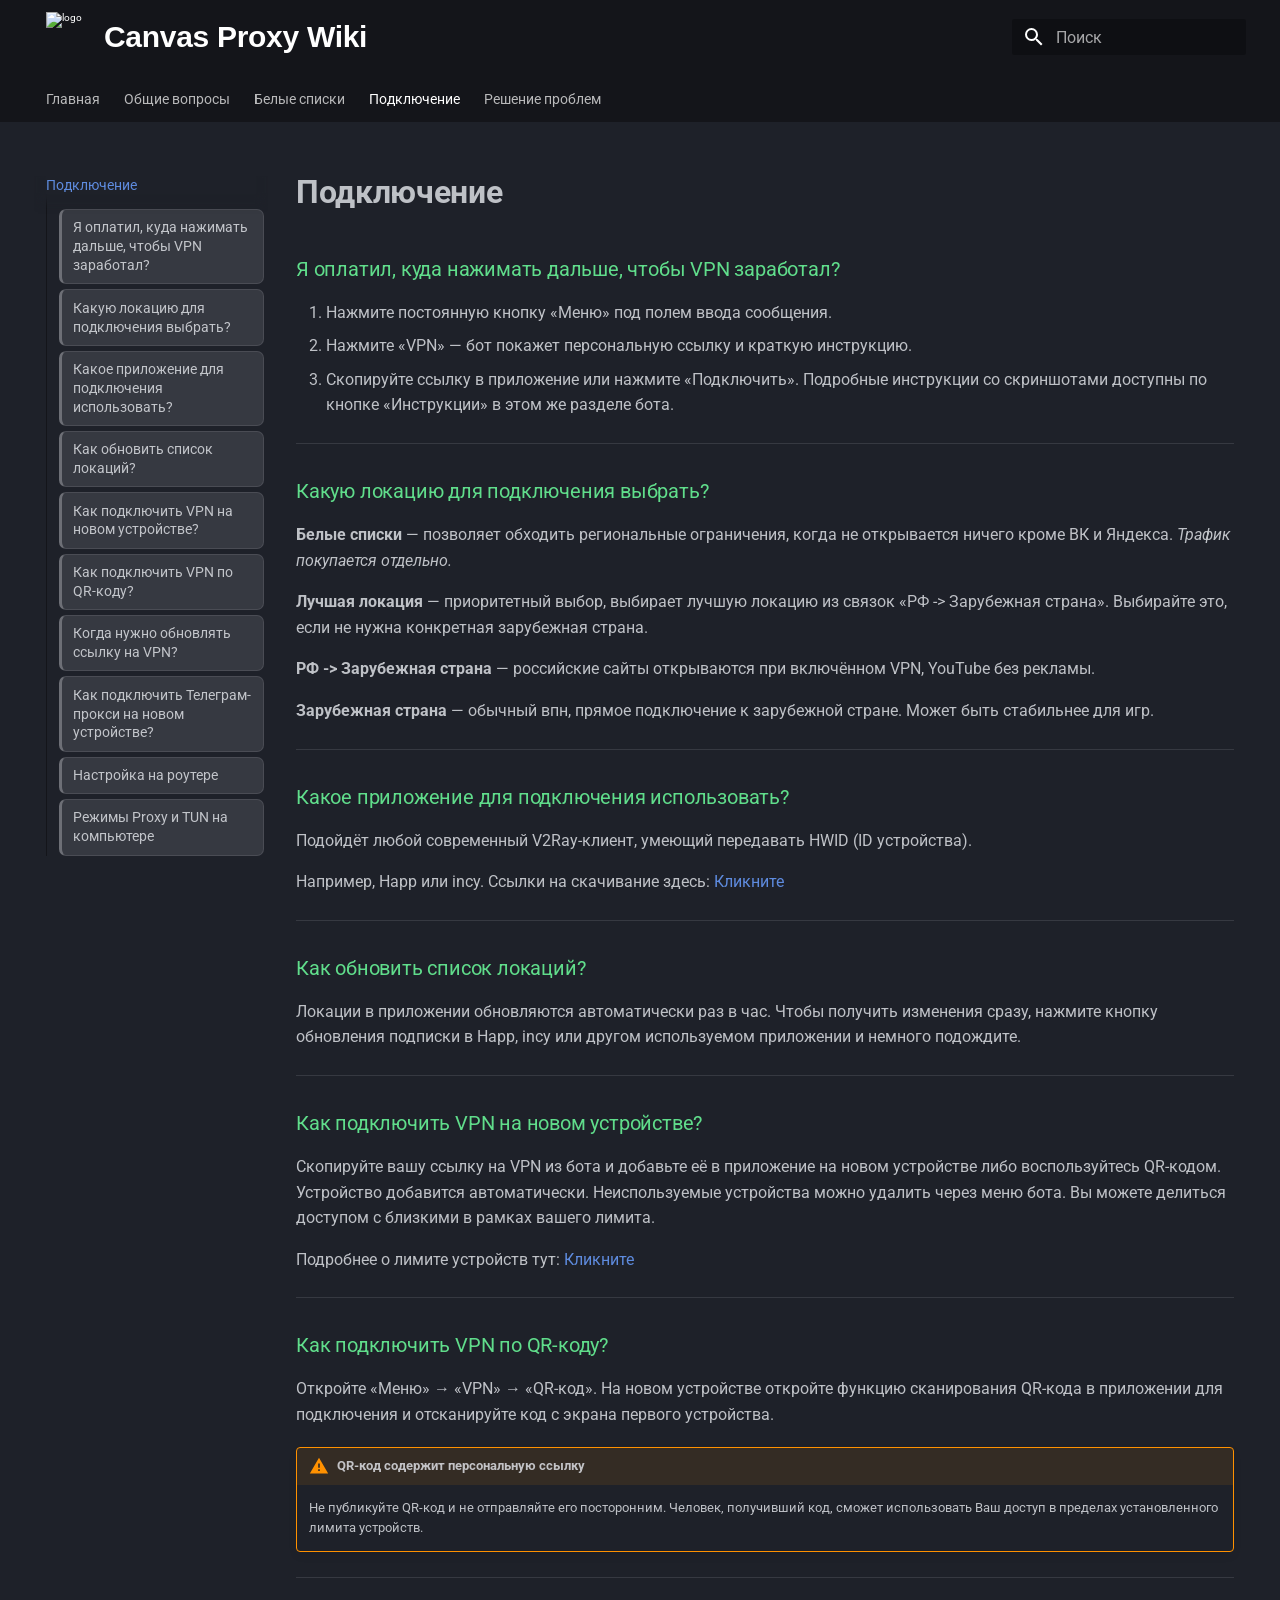
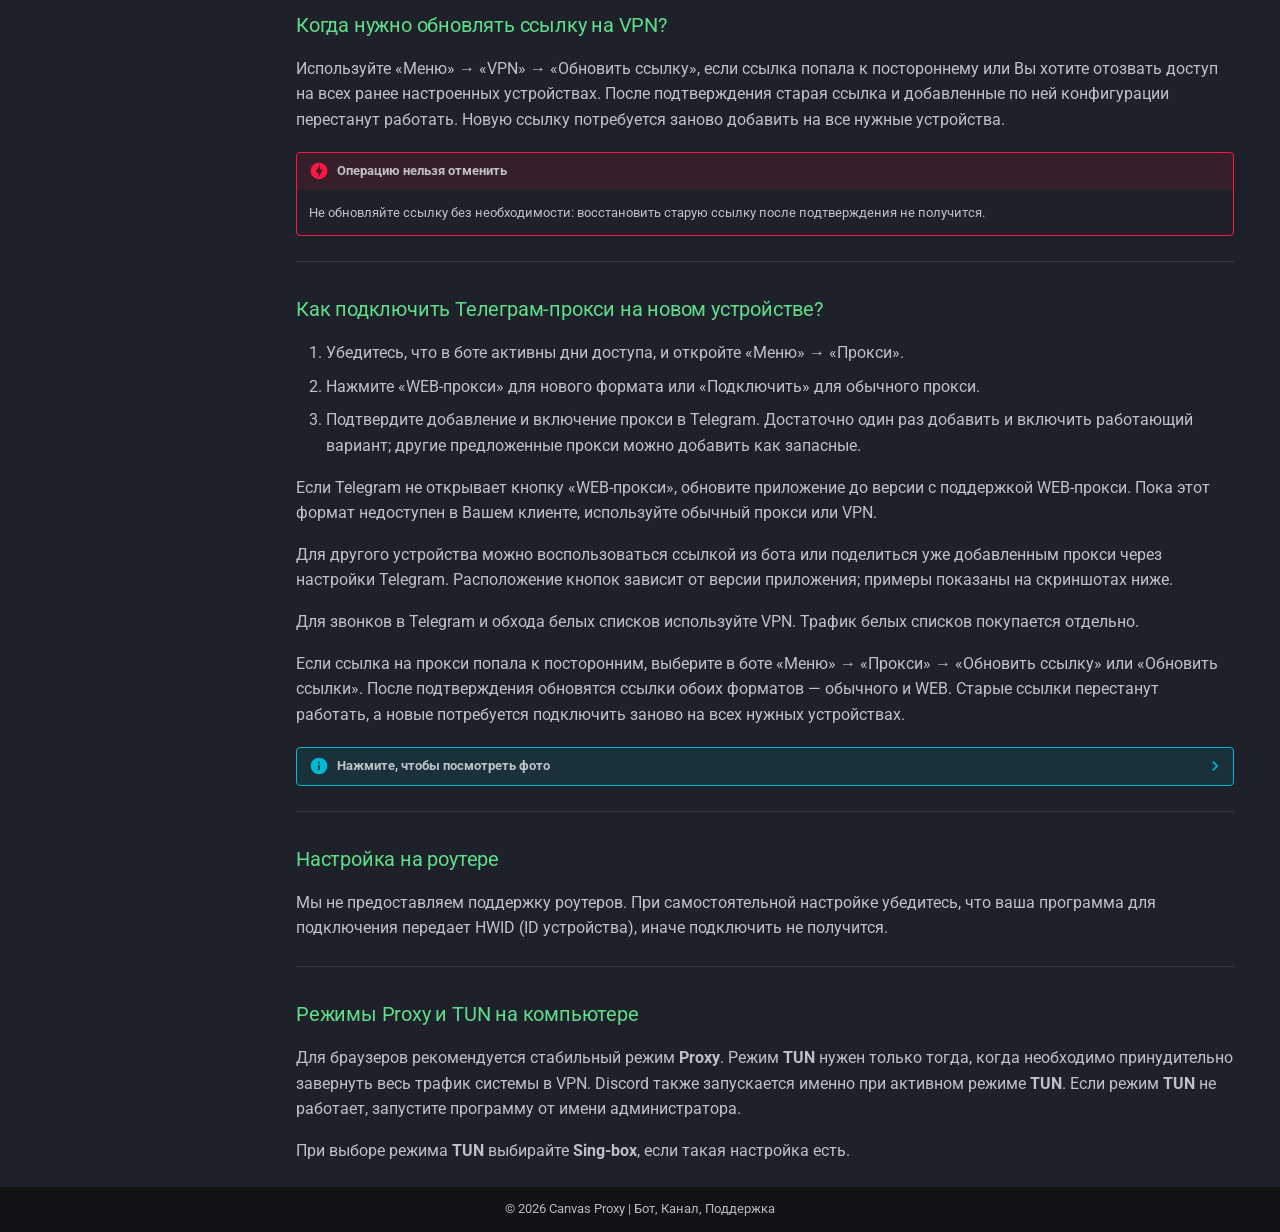
==== commit 62cdba49: "Deployed e4c92d4 with MkDocs version: 1.6.1" ====
--- a/connection/index.html
+++ b/connection/index.html
@@ -58,6 +58,9 @@
 
     
     
+  
+  <meta property="og:site_name" content="Canvas Proxy">
+
   <link href="../assets/stylesheets/glightbox.min.css" rel="stylesheet"><script src="../assets/javascripts/glightbox.min.js"></script><style id="glightbox-style">
             html.glightbox-open { overflow: initial; height: 100%; }
             .gslide-title { margin-top: 0px; user-select: text; }
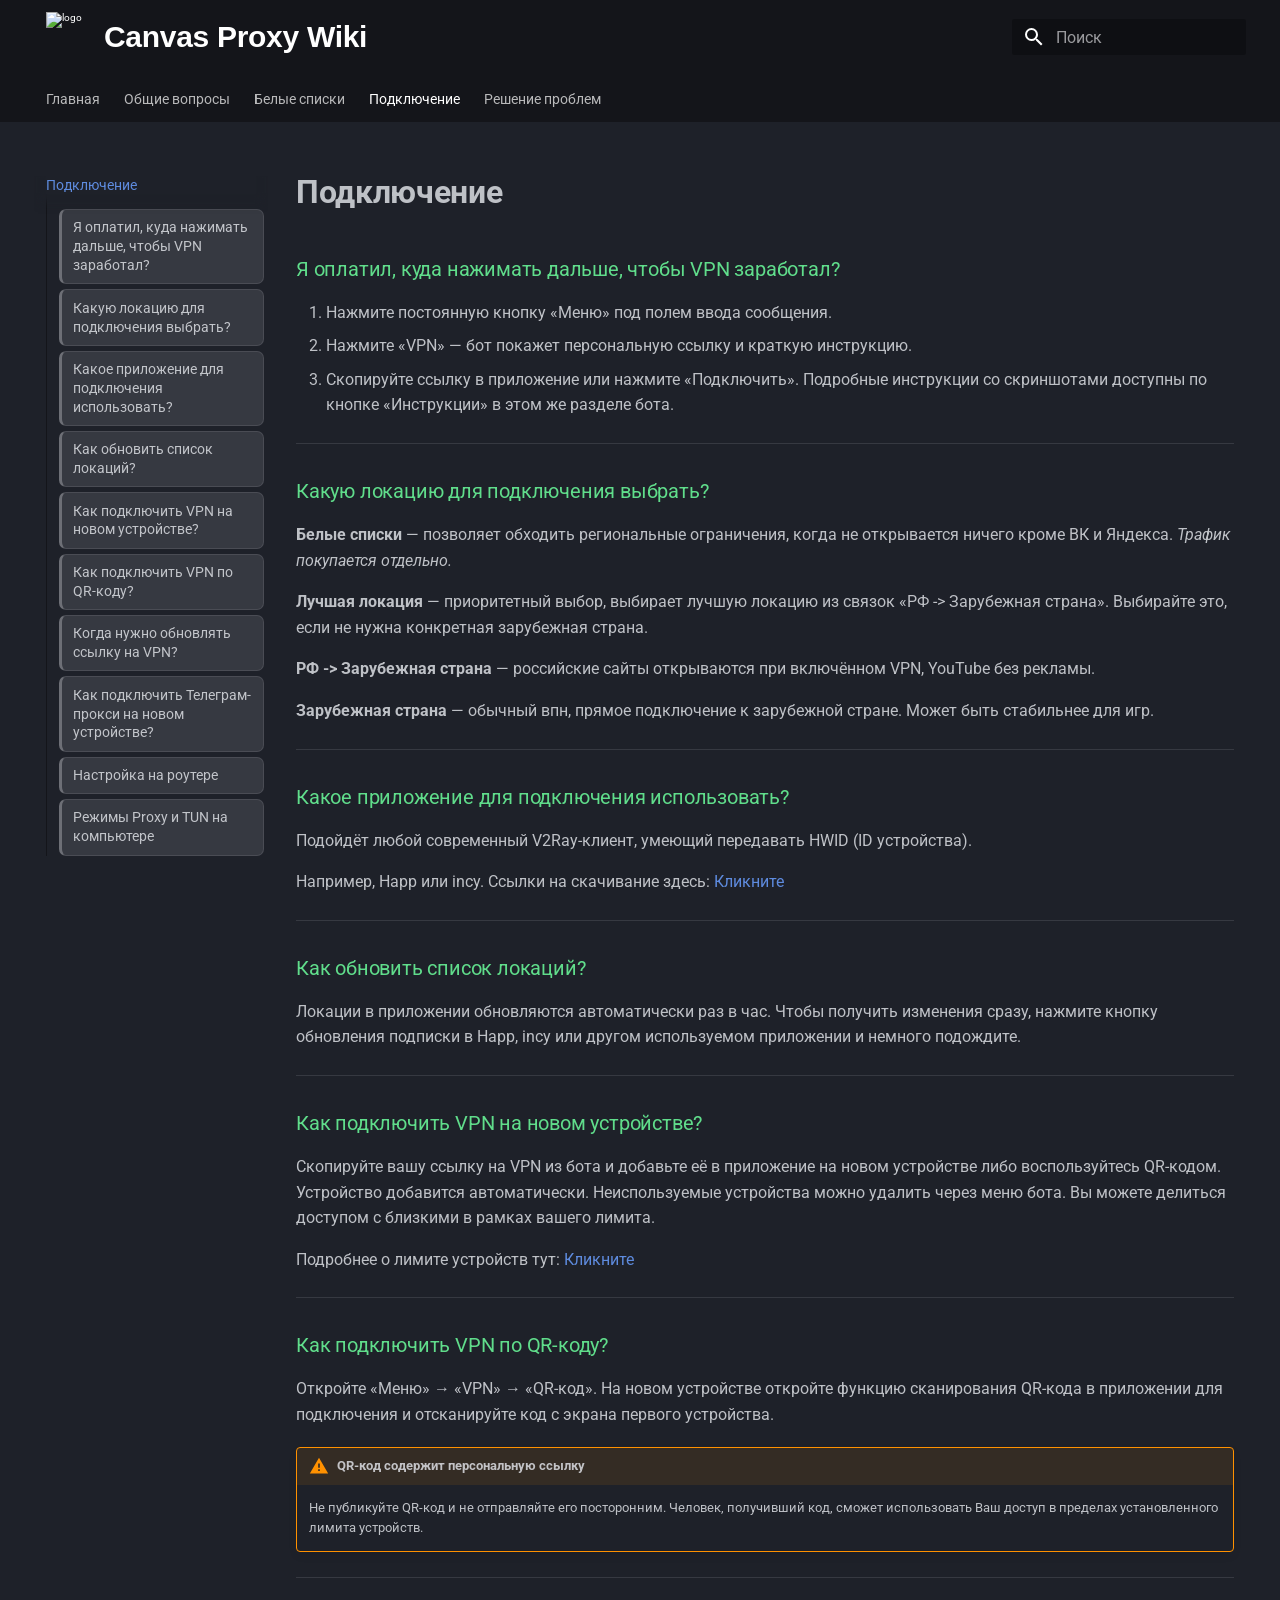
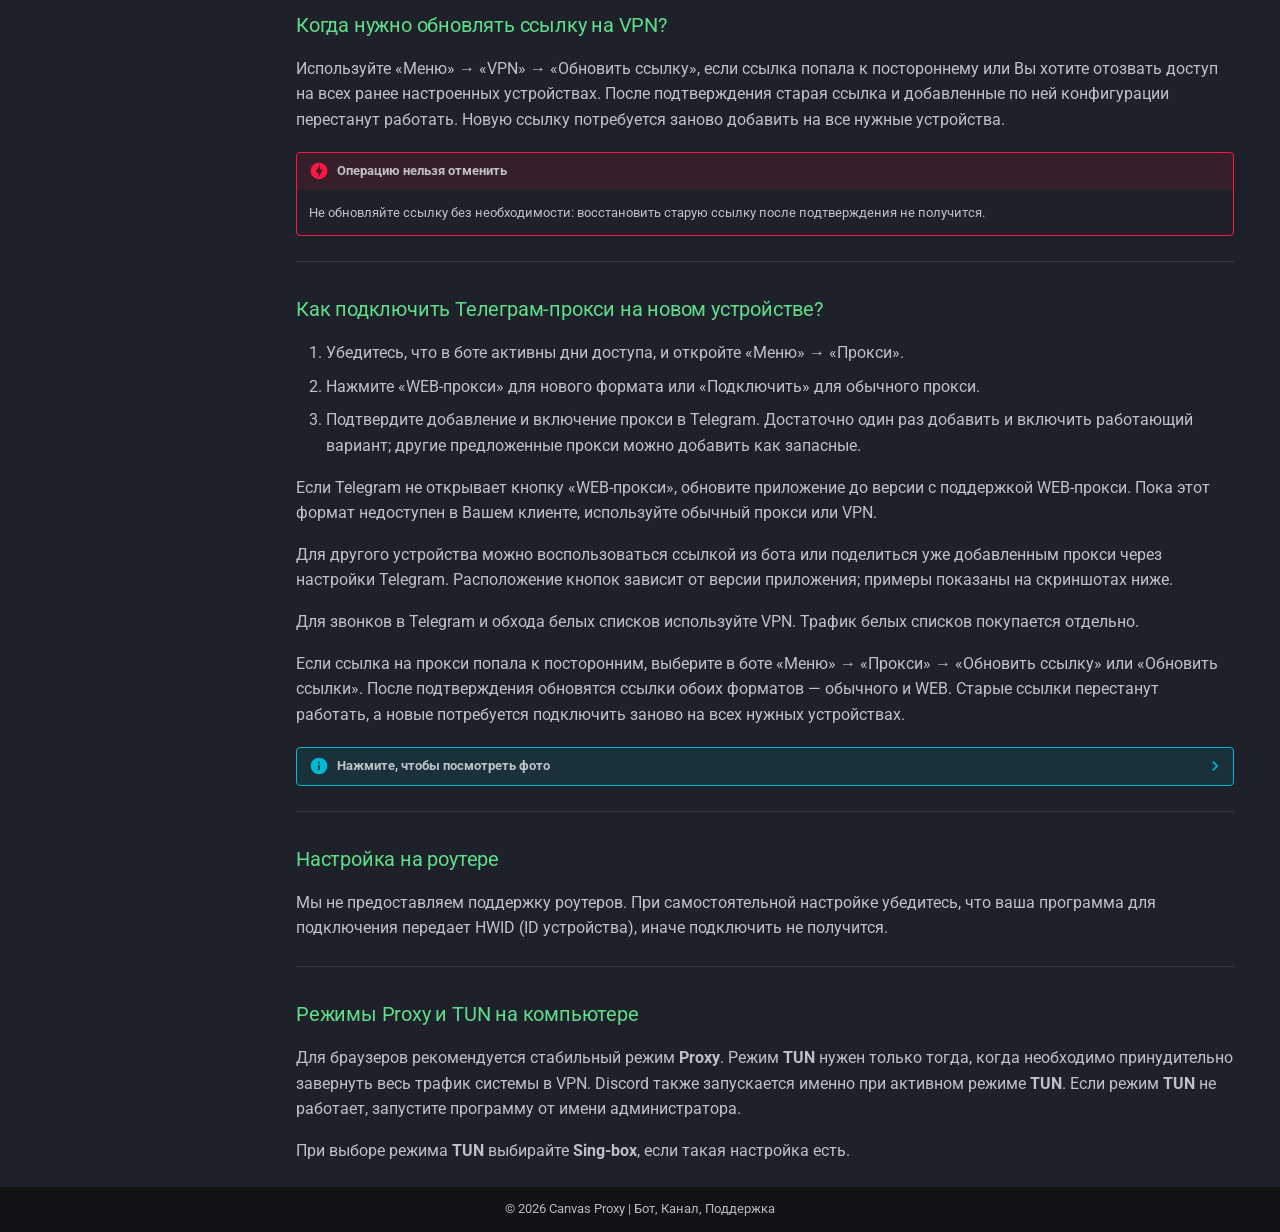
==== commit 2dcd4990: "Deployed b403f48 with MkDocs version: 1.6.1" ====
--- a/connection/index.html
+++ b/connection/index.html
@@ -703,20 +703,20 @@
 <details class="success">
 <summary>Нажмите, если интересует компьютер</summary>
 <p><b>Найдите кнопку в левом нижнем углу и нажмите на неё.</b></p>
-<p><a class="glightbox" data-type="image" data-width="auto" data-height="auto" href="../assets/share_tg_proxy/pc_button.png" data-desc-position="bottom"><img alt="Скриншот" src="../assets/share_tg_proxy/pc_button.png"></a></p>
+<p></p>
 <p><b>Откроется список прокси, где есть все необходимые кнопки.</b></p>
-<p><a class="glightbox" data-type="image" data-width="auto" data-height="auto" href="../assets/share_tg_proxy/pc_settings.png" data-desc-position="bottom"><img alt="Скриншот" src="../assets/share_tg_proxy/pc_settings.png"></a></p>
+<p></p>
 </details>
 <details class="success">
 <summary>Нажмите, если интересует телефон</summary>
 <p><b>Найдите три точки справа сверху над списком чатов (если у вас кастомная тема в Телеграм, они могут быть плохо видны, но они там есть).</b></p>
-<p><a class="glightbox" data-type="image" data-width="auto" data-height="auto" href="../assets/share_tg_proxy/phone_button.png" data-desc-position="bottom"><img alt="Скриншот" src="../assets/share_tg_proxy/phone_button.png"></a></p>
+<p></p>
 <p><b>Нажмите на кнопку "Прокси".</b></p>
-<p><a class="glightbox" data-type="image" data-width="auto" data-height="auto" href="../assets/share_tg_proxy/phone_button2.png" data-desc-position="bottom"><img alt="Скриншот" src="../assets/share_tg_proxy/phone_button2.png"></a></p>
+<p></p>
 <p><b>Откроется меню со списком прокси.</b></p>
-<p><a class="glightbox" data-type="image" data-width="auto" data-height="auto" href="../assets/share_tg_proxy/phone_settings.png" data-desc-position="bottom"><img alt="Скриншот" src="../assets/share_tg_proxy/phone_settings.png" width="50%"></a></p>
+<p></p>
 <p><b>Нажмите на кнопку справа от названия прокси, чтобы увидеть кнопку "Поделиться".</b></p>
-<p><a class="glightbox" data-type="image" data-width="auto" data-height="auto" href="../assets/share_tg_proxy/phone_settings2.png" data-desc-position="bottom"><img alt="Скриншот" src="../assets/share_tg_proxy/phone_settings2.png"></a></p>
+<p></p>
 </details>
 </details>
 <hr>
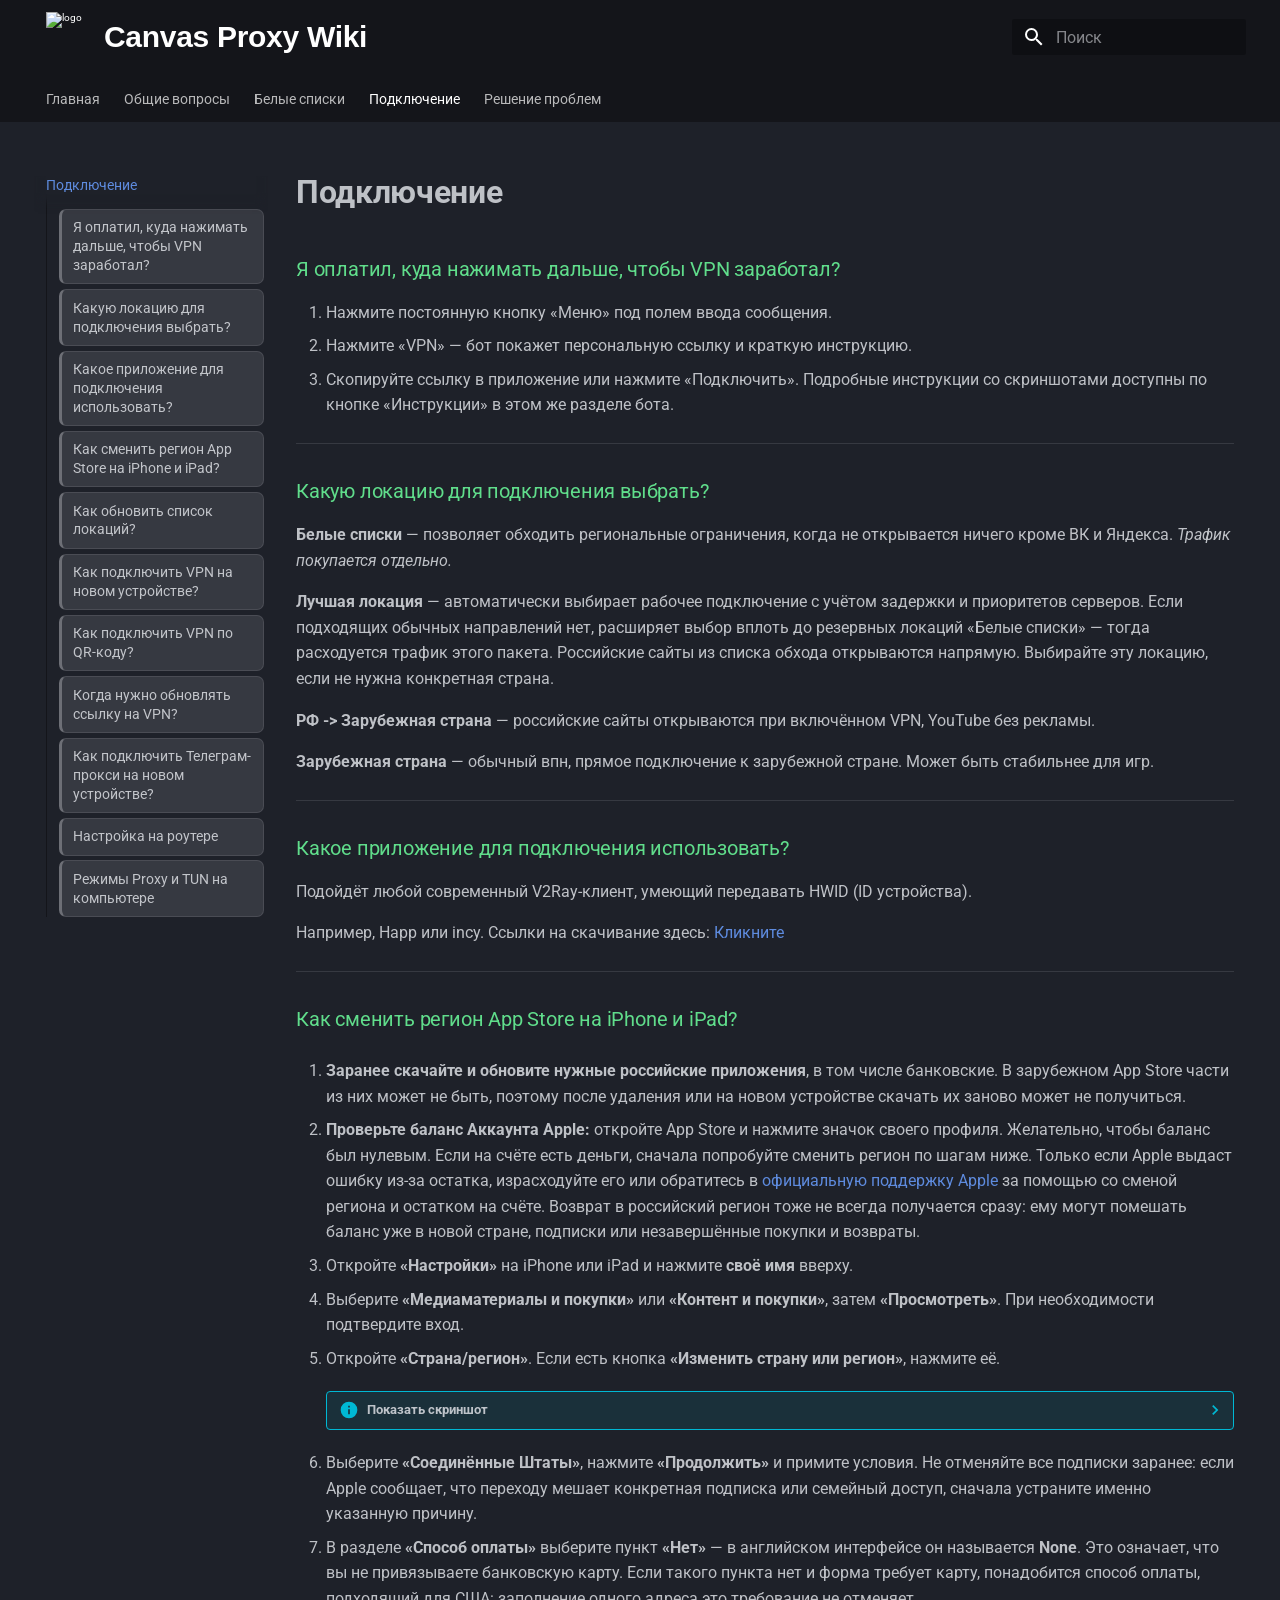
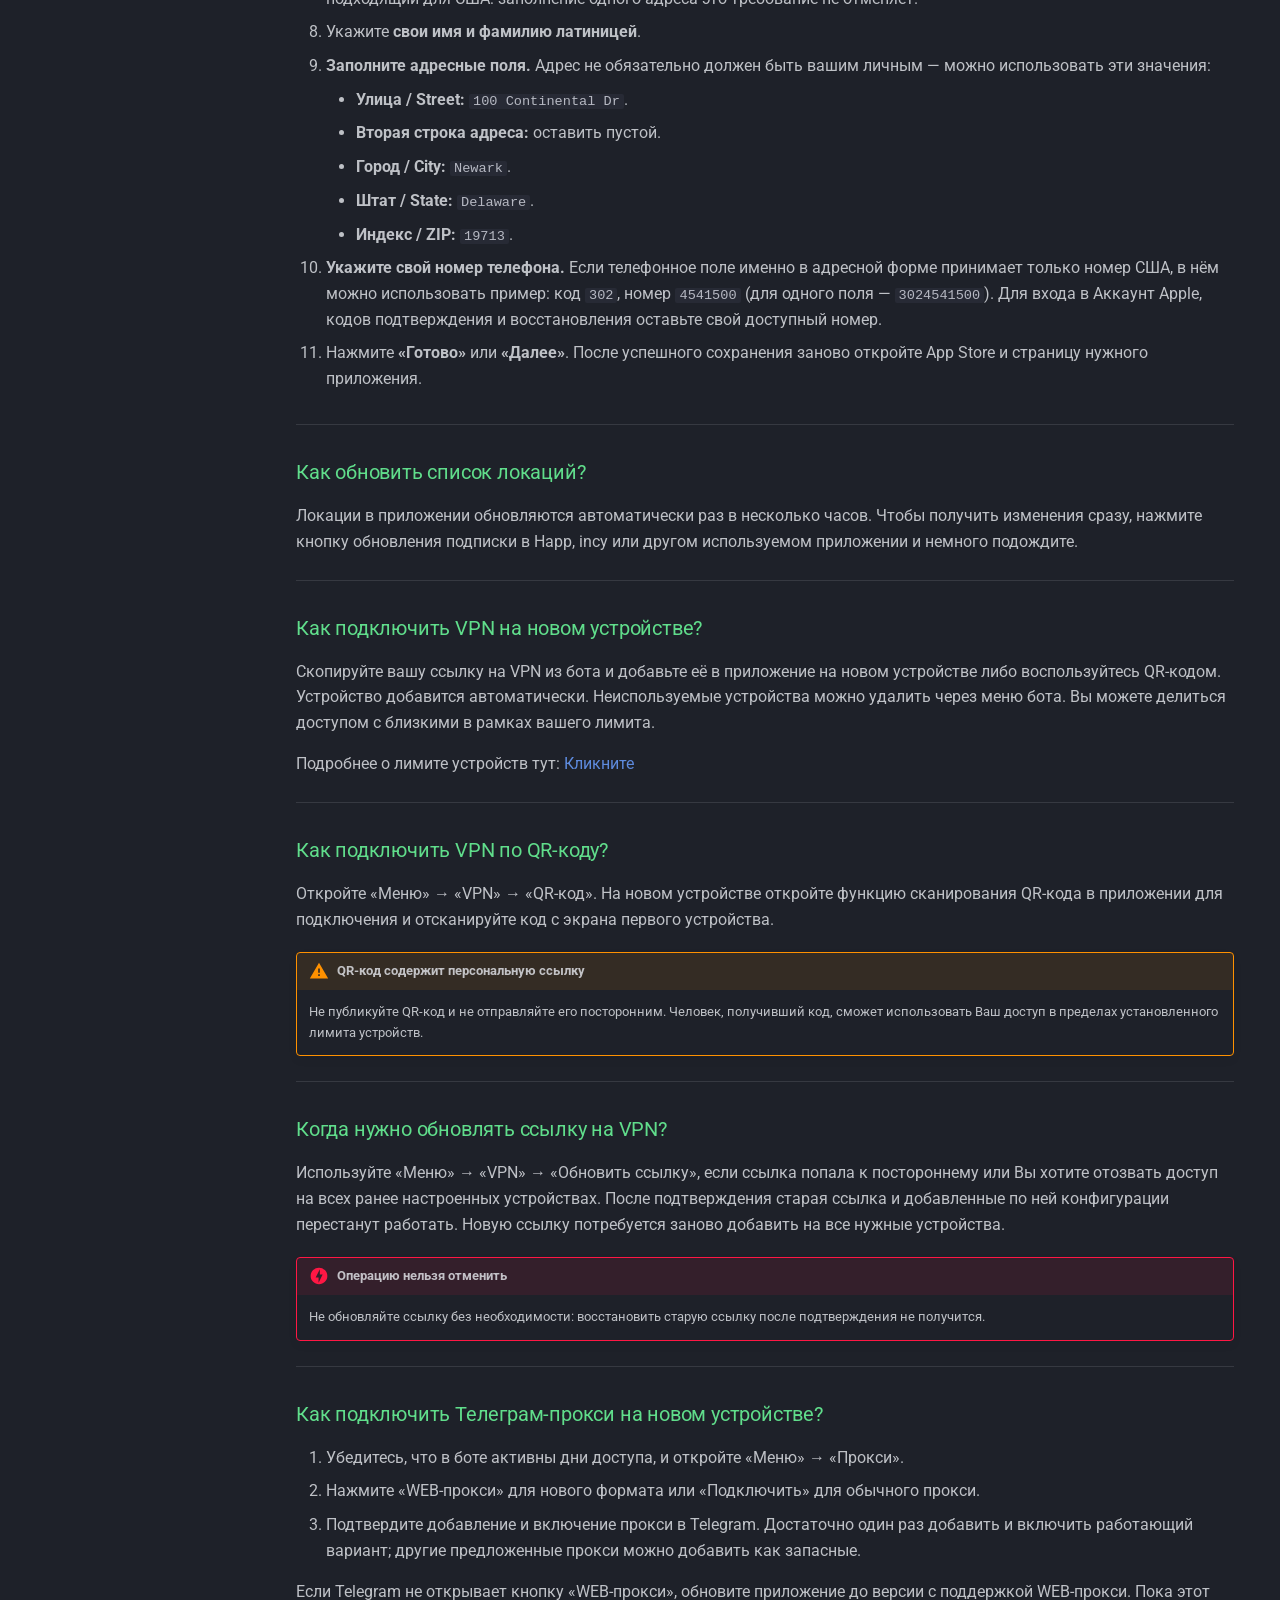
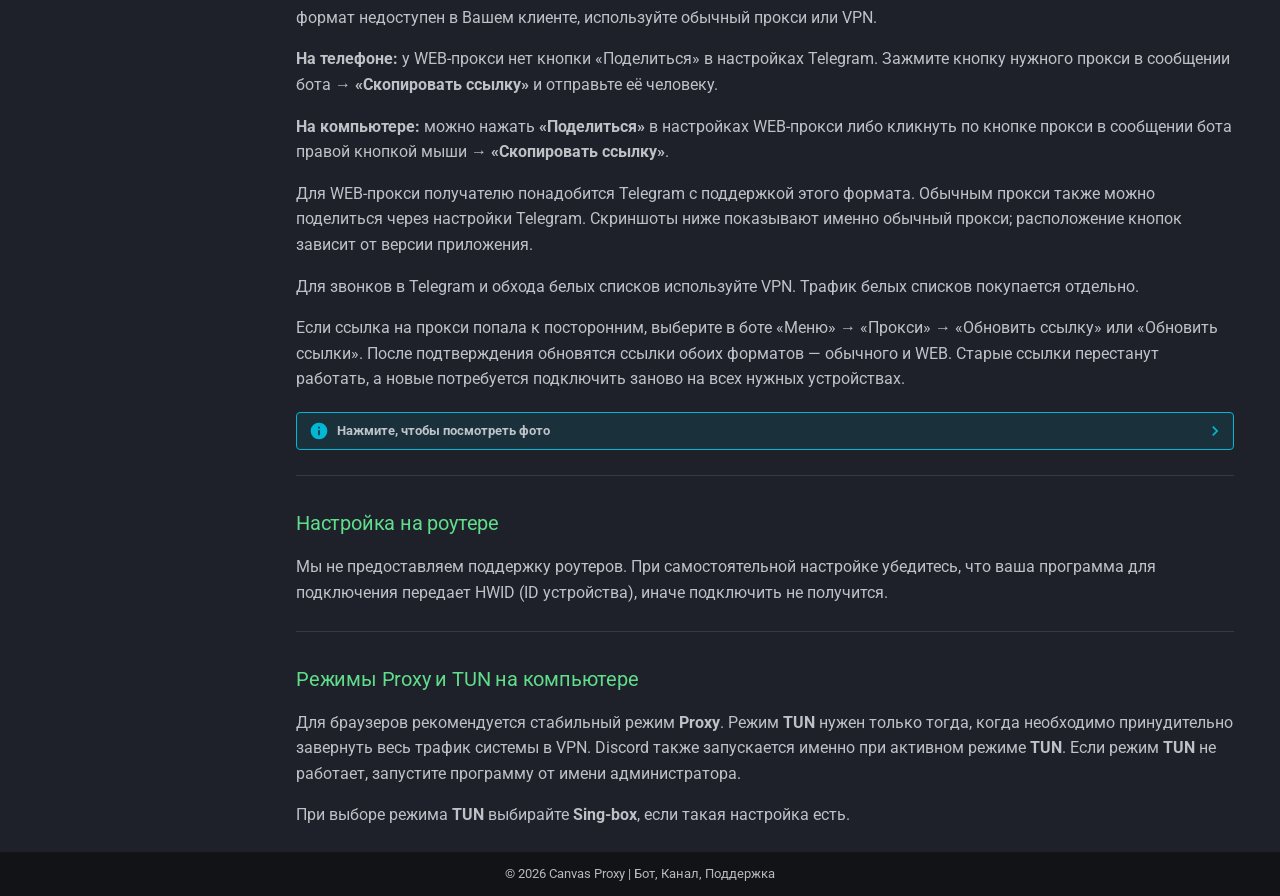
==== commit 4db1844e: "Deployed 4bb9683 with MkDocs version: 1.6.1" ====
--- a/connection/index.html
+++ b/connection/index.html
@@ -502,6 +502,17 @@
 </li>
       
         <li class="md-nav__item">
+  <a href="#app-store-region" class="md-nav__link">
+    <span class="md-ellipsis">
+      
+        Как сменить регион App Store на iPhone и iPad?
+      
+    </span>
+  </a>
+  
+</li>
+      
+        <li class="md-nav__item">
   <a href="#_4" class="md-nav__link">
     <span class="md-ellipsis">
       
@@ -647,7 +658,7 @@
 <hr>
 <h3 id="_2">Какую локацию для подключения выбрать?</h3>
 <p><strong>Белые списки</strong> — позволяет обходить региональные ограничения, когда не открывается ничего кроме ВК и Яндекса. <em>Трафик покупается отдельно.</em></p>
-<p><strong>Лучшая локация</strong> — приоритетный выбор, выбирает лучшую локацию из связок «РФ -&gt; Зарубежная страна». Выбирайте это, если не нужна конкретная зарубежная страна.</p>
+<p><strong>Лучшая локация</strong> — автоматически выбирает рабочее подключение с учётом задержки и приоритетов серверов. Если подходящих обычных направлений нет, расширяет выбор вплоть до резервных локаций «Белые списки» — тогда расходуется трафик этого пакета. Российские сайты из списка обхода открываются напрямую. Выбирайте эту локацию, если не нужна конкретная страна.</p>
 <p><strong>РФ -&gt; Зарубежная страна</strong> — российские сайты открываются при включённом VPN, YouTube без рекламы.</p>
 <p><strong>Зарубежная страна</strong> — обычный впн, прямое подключение к зарубежной стране. Может быть стабильнее для игр.</p>
 <hr>
@@ -655,8 +666,56 @@
 <p>Подойдёт любой современный V2Ray-клиент, умеющий передавать HWID (ID устройства).</p>
 <p>Например, Happ или incy. Ссылки на скачивание здесь: <a href="../general/#apps">Кликните</a></p>
 <hr>
+<h3 id="app-store-region">Как сменить регион App Store на iPhone и iPad?</h3>
+<ol>
+<li>
+<p><strong>Заранее скачайте и обновите нужные российские приложения</strong>, в том числе банковские. В зарубежном App Store части из них может не быть, поэтому после удаления или на новом устройстве скачать их заново может не получиться.</p>
+</li>
+<li>
+<p><strong>Проверьте баланс Аккаунта Apple:</strong> откройте App Store и нажмите значок своего профиля. Желательно, чтобы баланс был нулевым. Если на счёте есть деньги, сначала попробуйте сменить регион по шагам ниже. Только если Apple выдаст ошибку из-за остатка, израсходуйте его или обратитесь в <a href="https://support.apple.com/ru-ru/contact">официальную поддержку Apple</a> за помощью со сменой региона и остатком на счёте. Возврат в российский регион тоже не всегда получается сразу: ему могут помешать баланс уже в новой стране, подписки или незавершённые покупки и возвраты.</p>
+</li>
+<li>
+<p>Откройте <strong>«Настройки»</strong> на iPhone или iPad и нажмите <strong>своё имя</strong> вверху.</p>
+</li>
+<li>
+<p>Выберите <strong>«Медиаматериалы и покупки»</strong> или <strong>«Контент и покупки»</strong>, затем <strong>«Просмотреть»</strong>. При необходимости подтвердите вход.</p>
+</li>
+<li>
+<p>Откройте <strong>«Страна/регион»</strong>. Если есть кнопка <strong>«Изменить страну или регион»</strong>, нажмите её.</p>
+<details class="info">
+<summary>Показать скриншот</summary>
+<p><a class="glightbox" data-type="image" data-width="auto" data-height="auto" href="../assets/app-store-region/apple-country-region-iphone.png" data-desc-position="bottom"><img alt="Пункт «Страна/регион» в настройках учётной записи на iPhone" src="../assets/app-store-region/apple-country-region-iphone.png"></a></p>
+</details>
+</li>
+<li>
+<p>Выберите <strong>«Соединённые Штаты»</strong>, нажмите <strong>«Продолжить»</strong> и примите условия. Не отменяйте все подписки заранее: если Apple сообщает, что переходу мешает конкретная подписка или семейный доступ, сначала устраните именно указанную причину.</p>
+</li>
+<li>
+<p>В разделе <strong>«Способ оплаты»</strong> выберите пункт <strong>«Нет»</strong> — в английском интерфейсе он называется <strong>None</strong>. Это означает, что вы не привязываете банковскую карту. Если такого пункта нет и форма требует карту, понадобится способ оплаты, подходящий для США: заполнение одного адреса это требование не отменяет.</p>
+</li>
+<li>
+<p>Укажите <strong>свои имя и фамилию латиницей</strong>.</p>
+</li>
+<li>
+<p><strong>Заполните адресные поля.</strong> Адрес не обязательно должен быть вашим личным — можно использовать эти значения:</p>
+<ul>
+<li><strong>Улица / Street:</strong> <code>100 Continental Dr</code>.</li>
+<li><strong>Вторая строка адреса:</strong> оставить пустой.</li>
+<li><strong>Город / City:</strong> <code>Newark</code>.</li>
+<li><strong>Штат / State:</strong> <code>Delaware</code>.</li>
+<li><strong>Индекс / ZIP:</strong> <code>19713</code>.</li>
+</ul>
+</li>
+<li>
+<p><strong>Укажите свой номер телефона.</strong> Если телефонное поле именно в адресной форме принимает только номер США, в нём можно использовать пример: код <code>302</code>, номер <code>4541500</code> (для одного поля — <code>3024541500</code>). Для входа в Аккаунт Apple, кодов подтверждения и восстановления оставьте свой доступный номер.</p>
+</li>
+<li>
+<p>Нажмите <strong>«Готово»</strong> или <strong>«Далее»</strong>. После успешного сохранения заново откройте App Store и страницу нужного приложения.</p>
+</li>
+</ol>
+<hr>
 <h3 id="_4">Как обновить список локаций?</h3>
-<p>Локации в приложении обновляются автоматически раз в час. Чтобы получить изменения сразу, нажмите кнопку обновления
+<p>Локации в приложении обновляются автоматически раз в несколько часов. Чтобы получить изменения сразу, нажмите кнопку обновления
 подписки в Happ, incy или другом используемом приложении и немного подождите.</p>
 <hr>
 <h3 id="vpn">Как подключить VPN на новом устройстве?</h3>
@@ -692,8 +751,13 @@
 </ol>
 <p>Если Telegram не открывает кнопку «WEB-прокси», обновите приложение до версии с поддержкой WEB-прокси. Пока этот
 формат недоступен в Вашем клиенте, используйте обычный прокси или VPN.</p>
-<p>Для другого устройства можно воспользоваться ссылкой из бота или поделиться уже добавленным прокси через настройки
-Telegram. Расположение кнопок зависит от версии приложения; примеры показаны на скриншотах ниже.</p>
+<p><strong>На телефоне:</strong> у WEB-прокси нет кнопки «Поделиться» в настройках Telegram. Зажмите кнопку нужного прокси
+в сообщении бота → <strong>«Скопировать ссылку»</strong> и отправьте её человеку.</p>
+<p><strong>На компьютере:</strong> можно нажать <strong>«Поделиться»</strong> в настройках WEB-прокси либо кликнуть по кнопке прокси
+в сообщении бота правой кнопкой мыши → <strong>«Скопировать ссылку»</strong>.</p>
+<p>Для WEB-прокси получателю понадобится Telegram с поддержкой этого формата.
+Обычным прокси также можно поделиться через настройки Telegram. Скриншоты ниже показывают именно обычный прокси;
+расположение кнопок зависит от версии приложения.</p>
 <p>Для звонков в Telegram и обхода белых списков используйте VPN. Трафик белых списков покупается отдельно.</p>
 <p>Если ссылка на прокси попала к посторонним, выберите в боте «Меню» → «Прокси» → «Обновить ссылку» или «Обновить ссылки».
 После подтверждения обновятся ссылки обоих форматов — обычного и WEB. Старые ссылки перестанут работать, а новые
@@ -703,20 +767,20 @@
 <details class="success">
 <summary>Нажмите, если интересует компьютер</summary>
 <p><b>Найдите кнопку в левом нижнем углу и нажмите на неё.</b></p>
-<p></p>
+<p><a class="glightbox" data-type="image" data-width="auto" data-height="auto" href="../assets/share_tg_proxy/pc_button.png" data-desc-position="bottom"><img alt="Скриншот" src="../assets/share_tg_proxy/pc_button.png"></a></p>
 <p><b>Откроется список прокси, где есть все необходимые кнопки.</b></p>
-<p></p>
+<p><a class="glightbox" data-type="image" data-width="auto" data-height="auto" href="../assets/share_tg_proxy/pc_settings.png" data-desc-position="bottom"><img alt="Скриншот" src="../assets/share_tg_proxy/pc_settings.png"></a></p>
 </details>
 <details class="success">
 <summary>Нажмите, если интересует телефон</summary>
 <p><b>Найдите три точки справа сверху над списком чатов (если у вас кастомная тема в Телеграм, они могут быть плохо видны, но они там есть).</b></p>
-<p></p>
+<p><a class="glightbox" data-type="image" data-width="auto" data-height="auto" href="../assets/share_tg_proxy/phone_button.png" data-desc-position="bottom"><img alt="Скриншот" src="../assets/share_tg_proxy/phone_button.png"></a></p>
 <p><b>Нажмите на кнопку "Прокси".</b></p>
-<p></p>
+<p><a class="glightbox" data-type="image" data-width="auto" data-height="auto" href="../assets/share_tg_proxy/phone_button2.png" data-desc-position="bottom"><img alt="Скриншот" src="../assets/share_tg_proxy/phone_button2.png"></a></p>
 <p><b>Откроется меню со списком прокси.</b></p>
-<p></p>
+<p><a class="glightbox" data-type="image" data-width="auto" data-height="auto" href="../assets/share_tg_proxy/phone_settings.png" data-desc-position="bottom"><img alt="Скриншот" src="../assets/share_tg_proxy/phone_settings.png" width="50%"></a></p>
 <p><b>Нажмите на кнопку справа от названия прокси, чтобы увидеть кнопку "Поделиться".</b></p>
-<p></p>
+<p><a class="glightbox" data-type="image" data-width="auto" data-height="auto" href="../assets/share_tg_proxy/phone_settings2.png" data-desc-position="bottom"><img alt="Скриншот" src="../assets/share_tg_proxy/phone_settings2.png"></a></p>
 </details>
 </details>
 <hr>
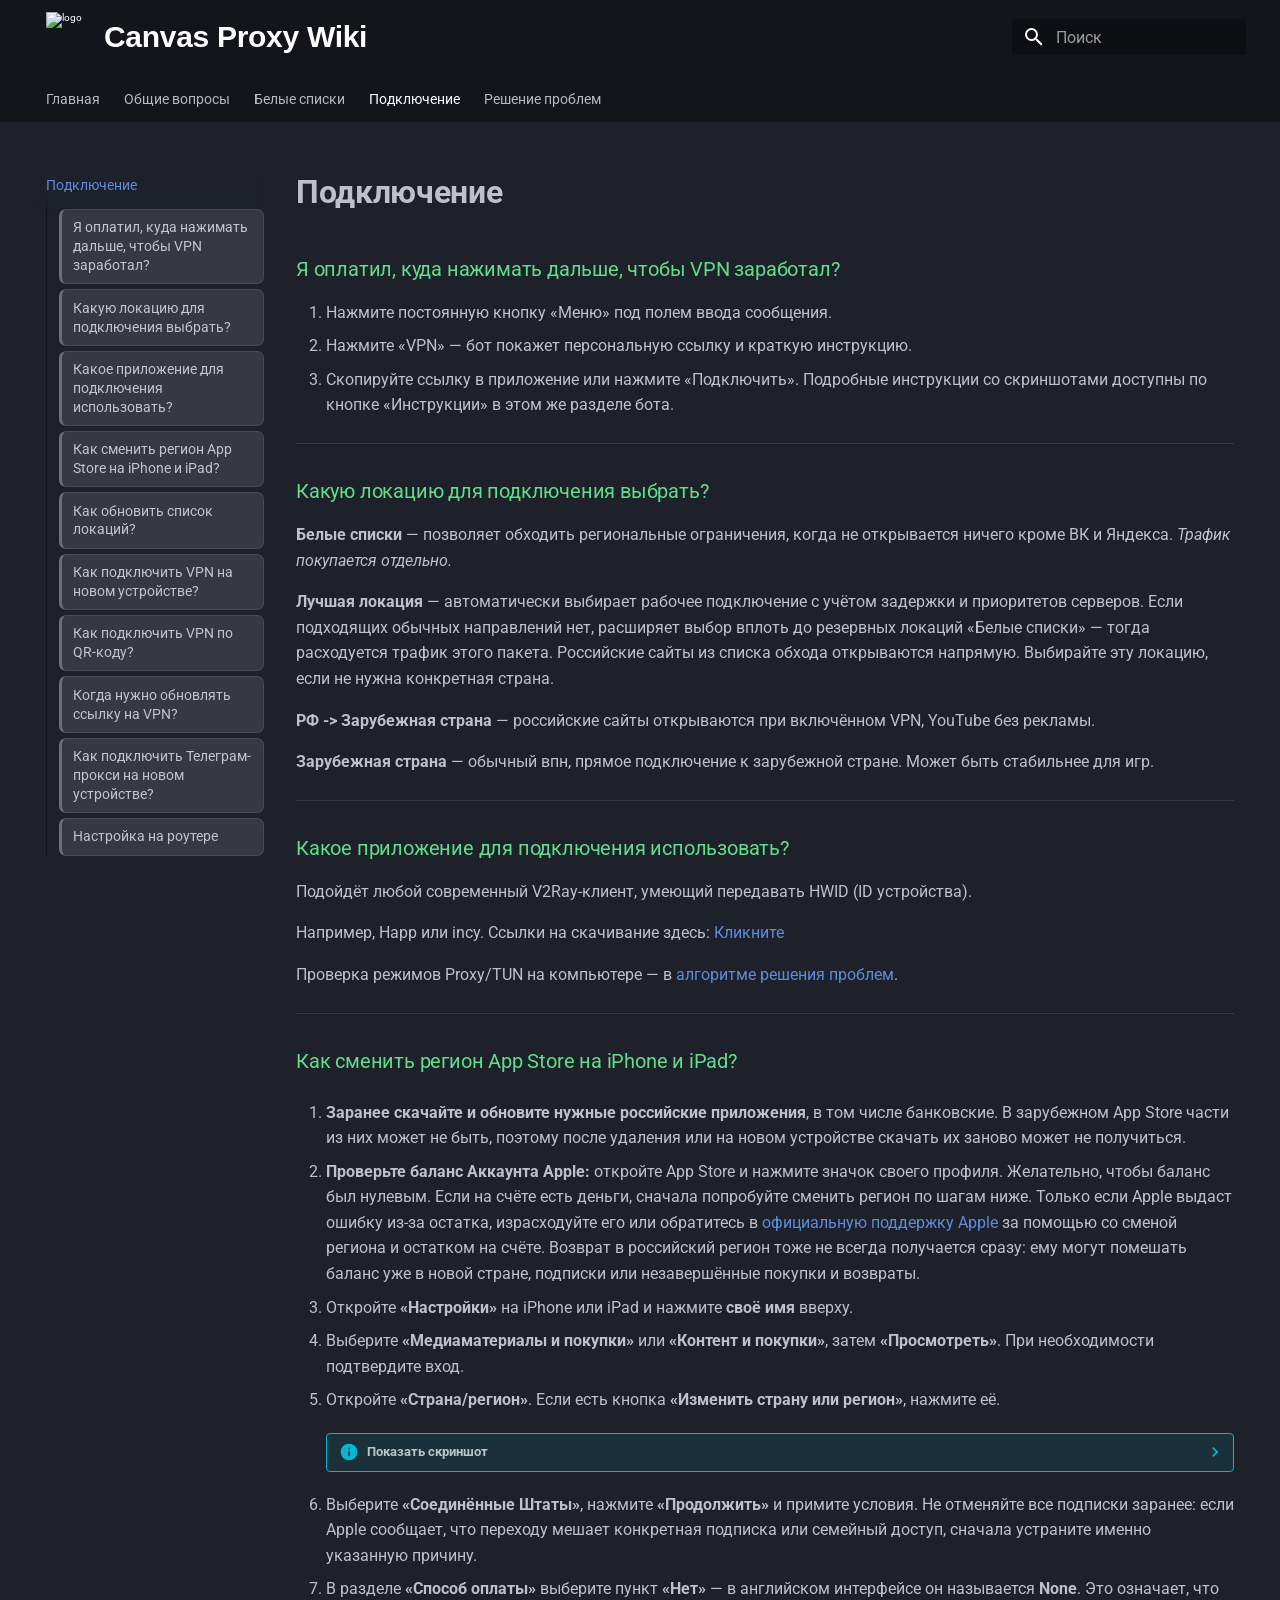
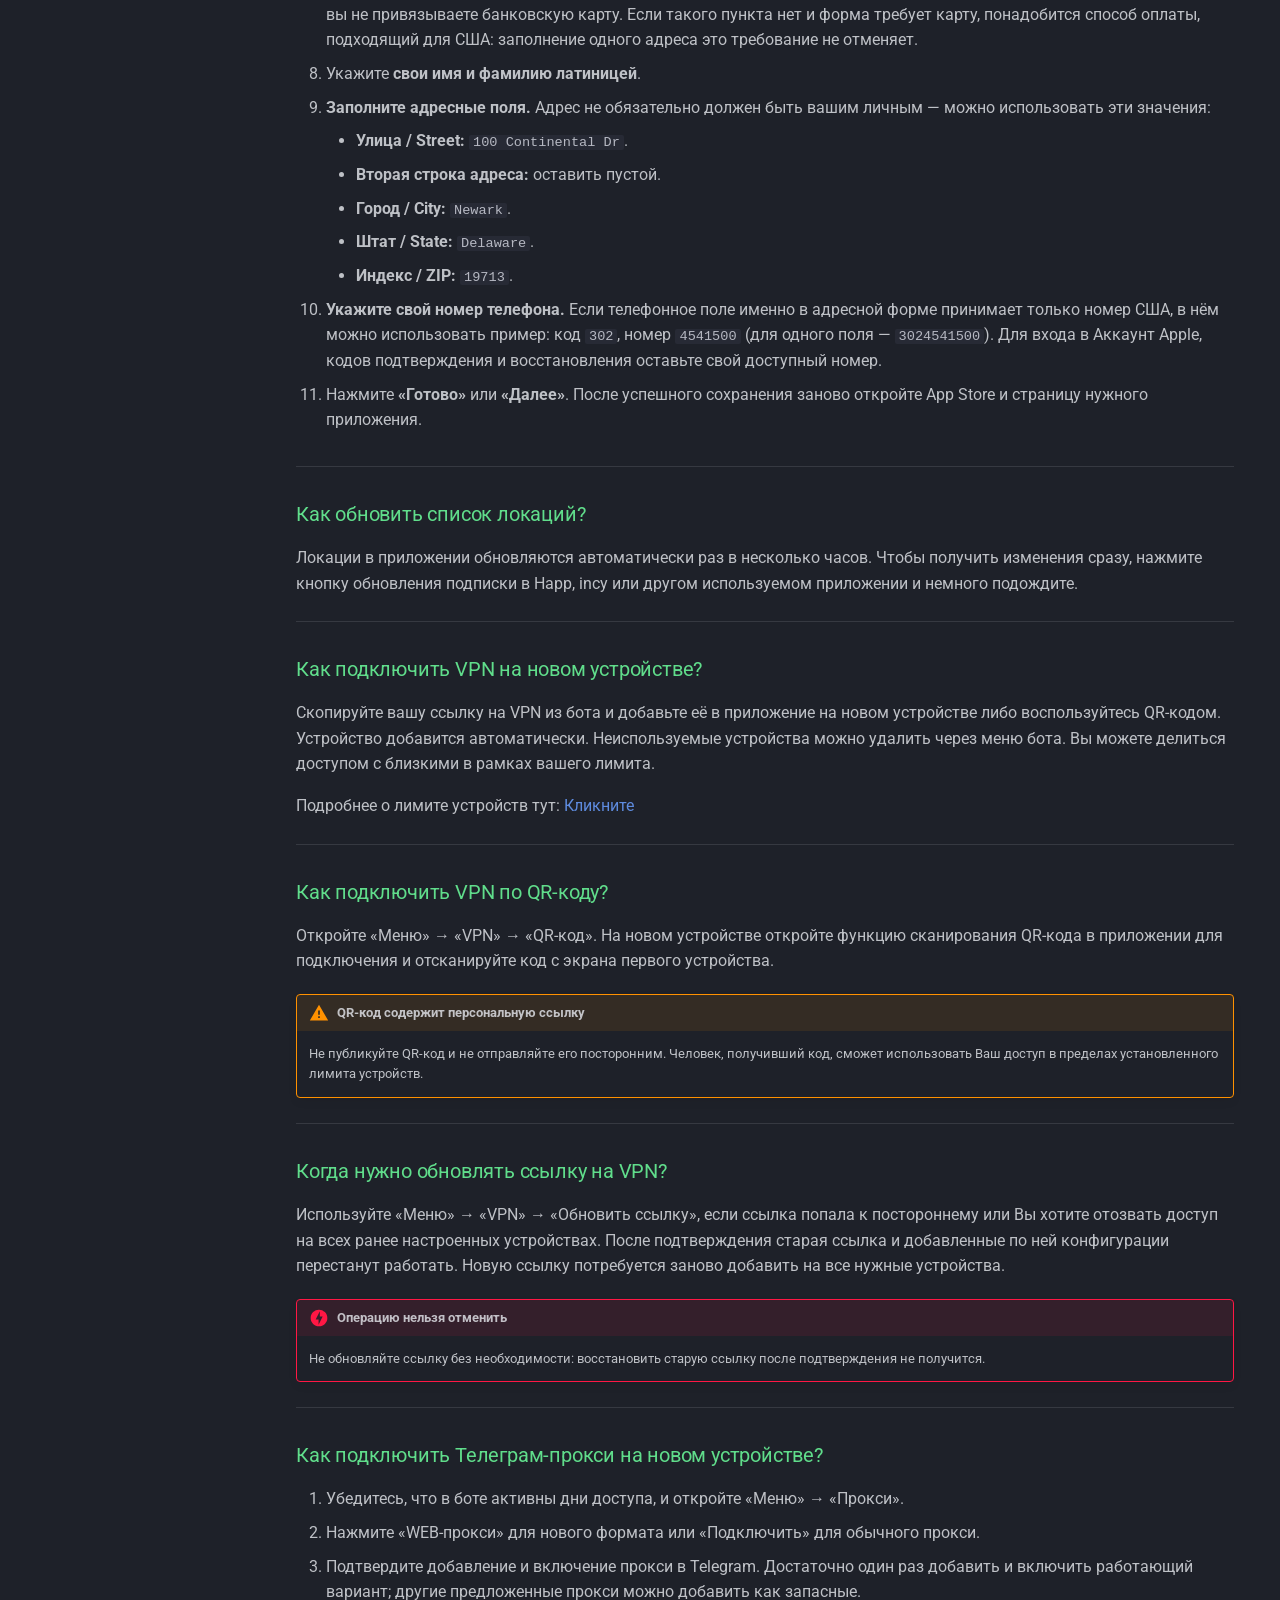
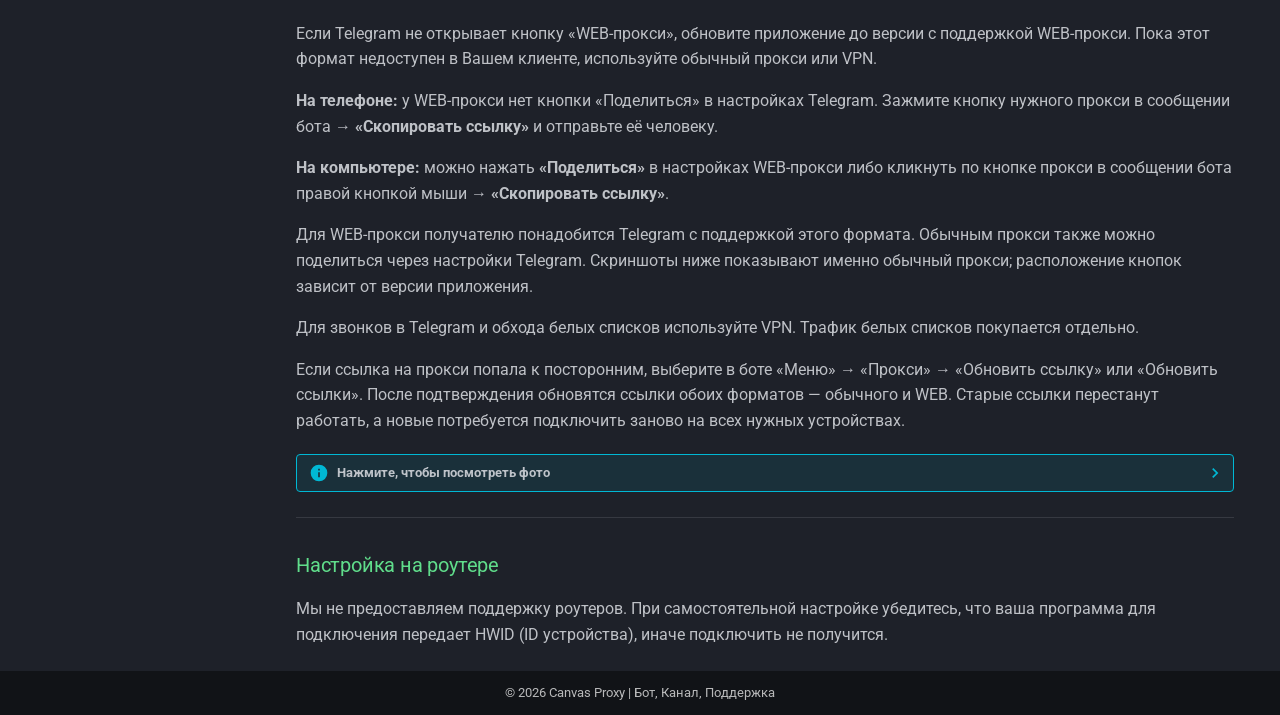
==== commit 47f25bdf: "Deployed 14815a4 with MkDocs version: 1.6.1" ====
--- a/connection/index.html
+++ b/connection/index.html
@@ -578,17 +578,6 @@
   
 </li>
       
-        <li class="md-nav__item">
-  <a href="#proxy-tun" class="md-nav__link">
-    <span class="md-ellipsis">
-      
-        Режимы Proxy и TUN на компьютере
-      
-    </span>
-  </a>
-  
-</li>
-      
     </ul>
   
 </nav>
@@ -665,6 +654,8 @@
 <h3 id="_3">Какое приложение для подключения использовать?</h3>
 <p>Подойдёт любой современный V2Ray-клиент, умеющий передавать HWID (ID устройства).</p>
 <p>Например, Happ или incy. Ссылки на скачивание здесь: <a href="../general/#apps">Кликните</a></p>
+<p><span id="proxy-tun"></span>
+Проверка режимов Proxy/TUN на компьютере — в <a href="../troubleshooting/#vpn-not-working">алгоритме решения проблем</a>.</p>
 <hr>
 <h3 id="app-store-region">Как сменить регион App Store на iPhone и iPad?</h3>
 <ol>
@@ -786,10 +777,6 @@
 <hr>
 <h3 id="_5">Настройка на роутере</h3>
 <p>Мы не предоставляем поддержку роутеров. При самостоятельной настройке убедитесь, что ваша программа для подключения передает HWID (ID устройства), иначе подключить не получится.</p>
-<hr>
-<h3 id="proxy-tun">Режимы Proxy и TUN на компьютере</h3>
-<p>Для браузеров рекомендуется стабильный режим <strong>Proxy</strong>. Режим <strong>TUN</strong> нужен только тогда, когда необходимо принудительно завернуть весь трафик системы в VPN. Discord также запускается именно при активном режиме <strong>TUN</strong>. Если режим <strong>TUN</strong> не работает, запустите программу от имени администратора. </p>
-<p>При выборе режима <strong>TUN</strong> выбирайте <strong>Sing-box</strong>, если такая настройка есть.</p>
 
 
 
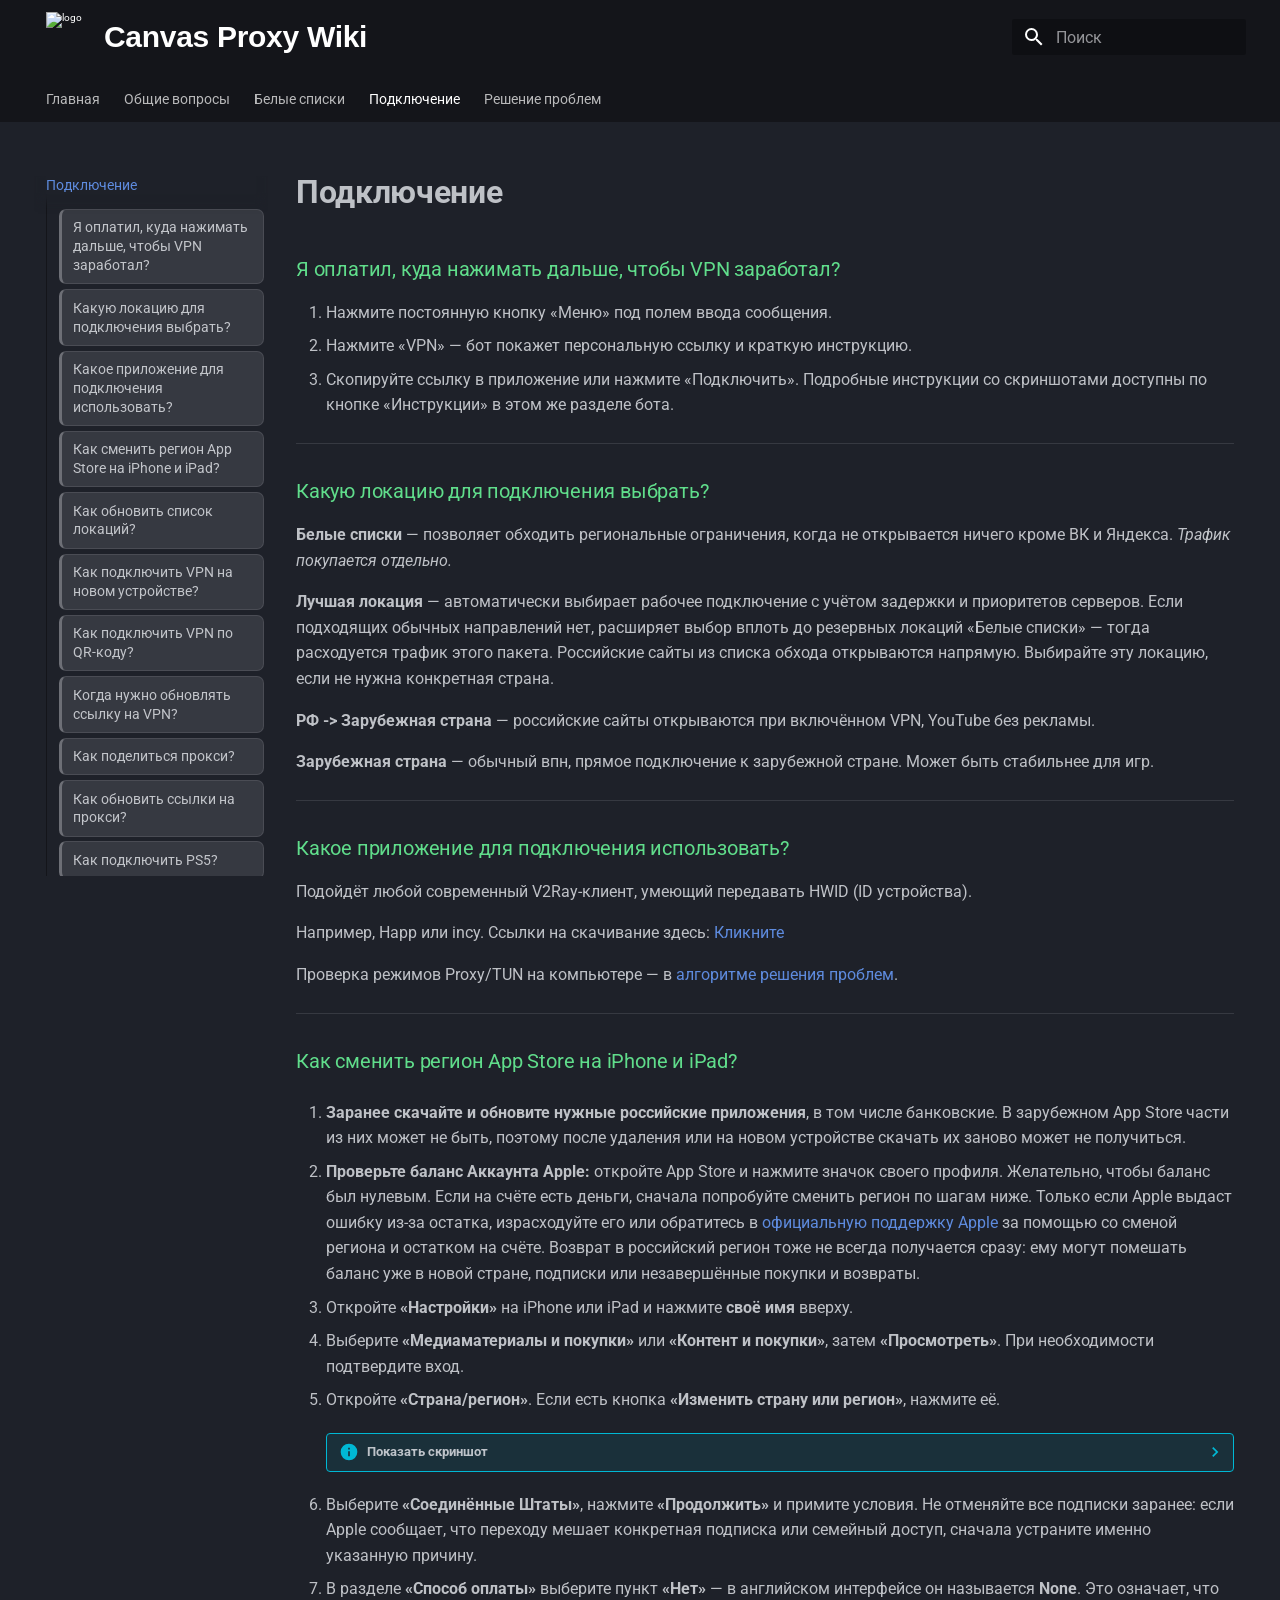
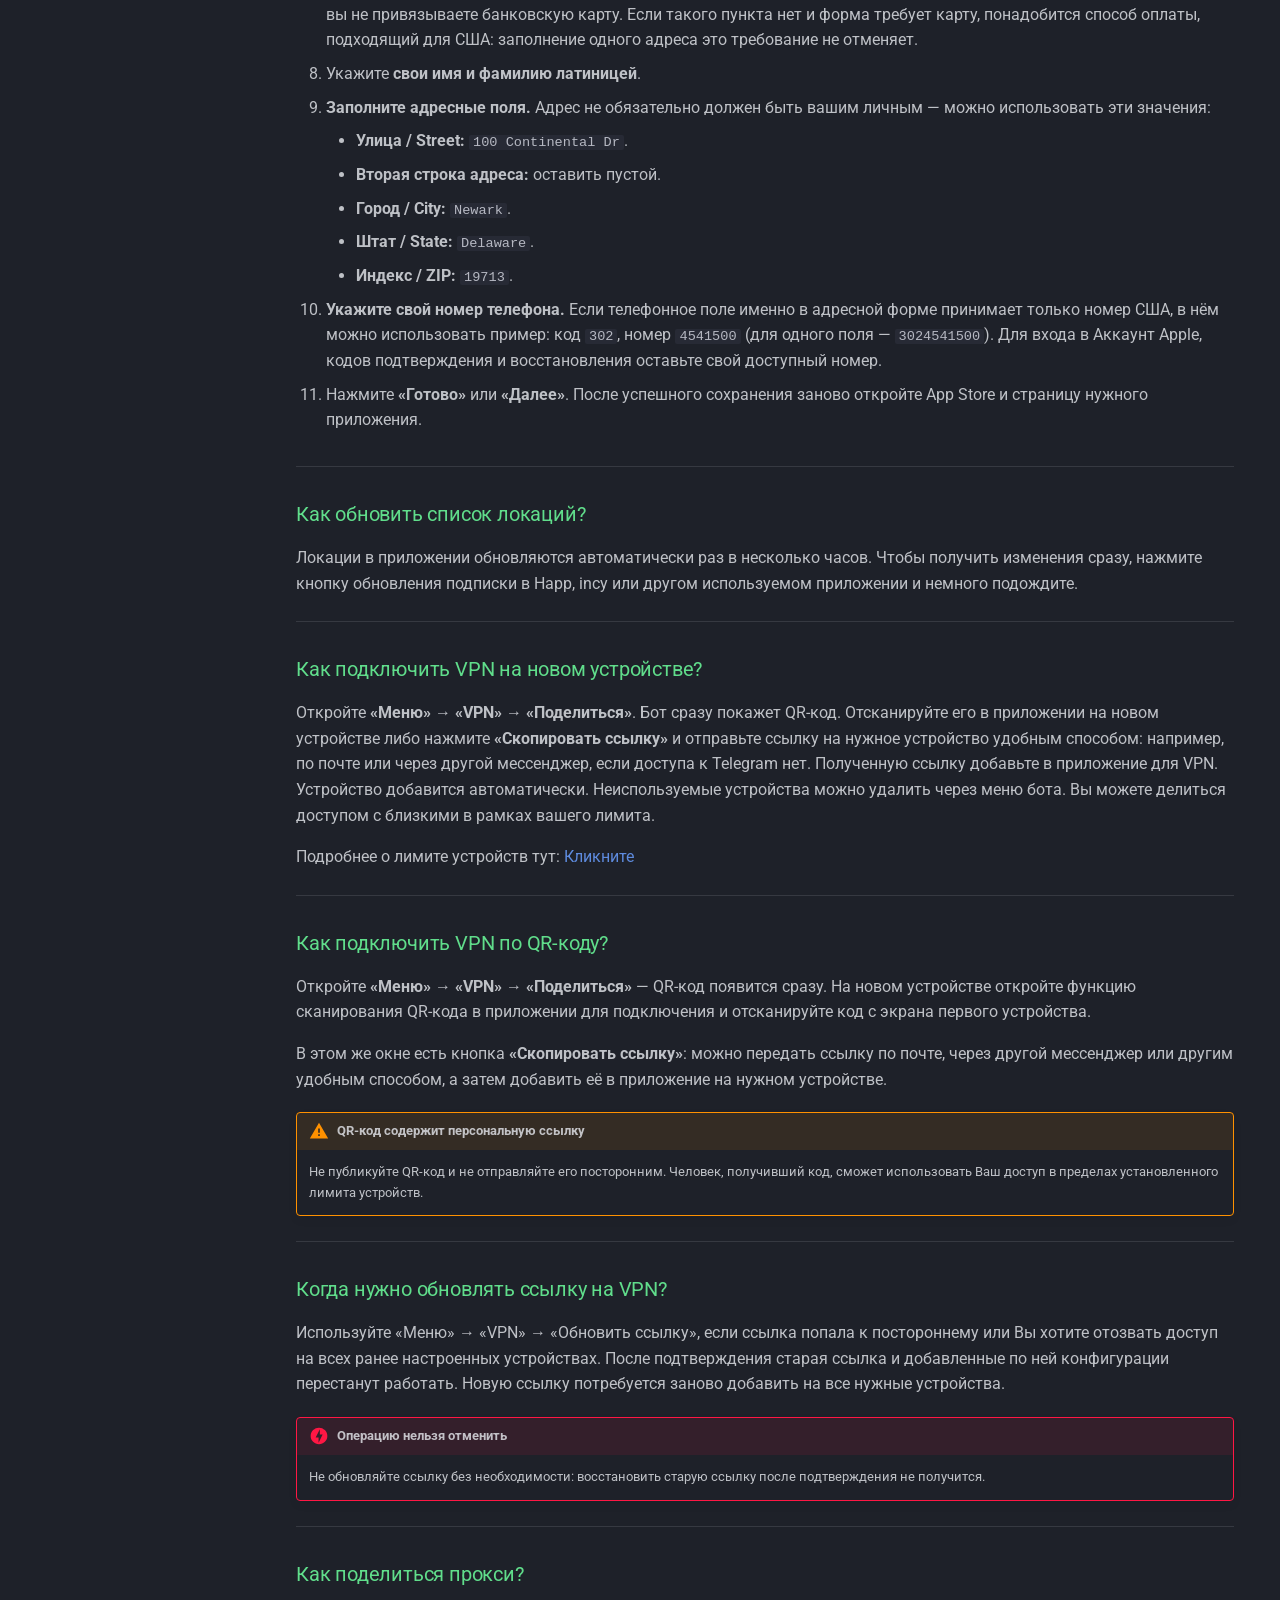
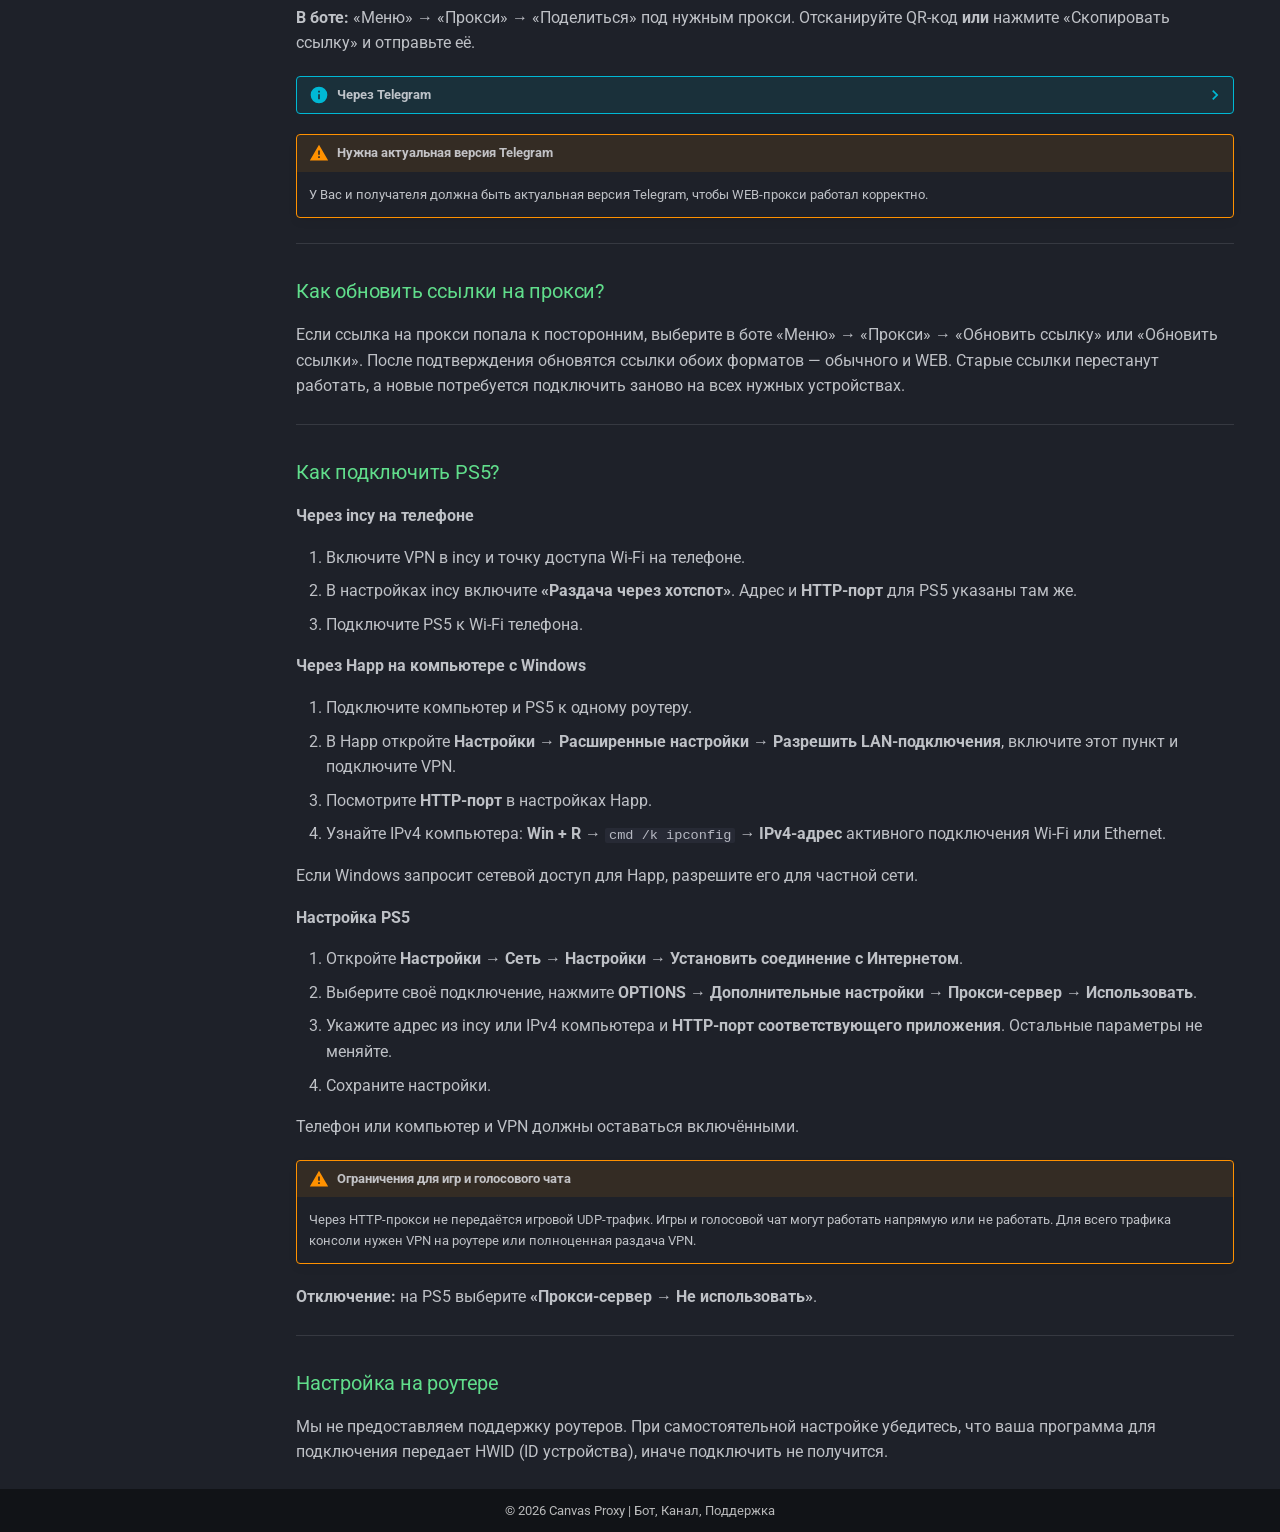
==== commit 395ebf70: "Deployed 9b23bcc with MkDocs version: 1.6.1" ====
--- a/connection/index.html
+++ b/connection/index.html
@@ -560,7 +560,29 @@
   <a href="#share-tg-proxy" class="md-nav__link">
     <span class="md-ellipsis">
       
-        Как подключить Телеграм-прокси на новом устройстве?
+        Как поделиться прокси?
+      
+    </span>
+  </a>
+  
+</li>
+      
+        <li class="md-nav__item">
+  <a href="#proxy-link-update" class="md-nav__link">
+    <span class="md-ellipsis">
+      
+        Как обновить ссылки на прокси?
+      
+    </span>
+  </a>
+  
+</li>
+      
+        <li class="md-nav__item">
+  <a href="#ps5" class="md-nav__link">
+    <span class="md-ellipsis">
+      
+        Как подключить PS5?
       
     </span>
   </a>
@@ -710,14 +732,18 @@
 подписки в Happ, incy или другом используемом приложении и немного подождите.</p>
 <hr>
 <h3 id="vpn">Как подключить VPN на новом устройстве?</h3>
-<p>Скопируйте вашу ссылку на VPN из бота и добавьте её в приложение на новом устройстве либо воспользуйтесь QR-кодом.
+<p>Откройте <strong>«Меню» → «VPN» → «Поделиться»</strong>. Бот сразу покажет QR-код. Отсканируйте его в приложении на новом
+устройстве либо нажмите <strong>«Скопировать ссылку»</strong> и отправьте ссылку на нужное устройство удобным способом:
+например, по почте или через другой мессенджер, если доступа к Telegram нет. Полученную ссылку добавьте в приложение для VPN.
 Устройство добавится автоматически. Неиспользуемые устройства можно удалить через меню бота. Вы можете делиться
 доступом с близкими в рамках вашего лимита.</p>
 <p>Подробнее о лимите устройств тут: <a href="../general/#limit-devices">Кликните</a></p>
 <hr>
 <h3 id="vpn-qr-">Как подключить VPN по QR-коду?</h3>
-<p>Откройте «Меню» → «VPN» → «QR-код». На новом устройстве откройте функцию сканирования QR-кода в приложении для
+<p>Откройте <strong>«Меню» → «VPN» → «Поделиться»</strong> — QR-код появится сразу. На новом устройстве откройте функцию сканирования QR-кода в приложении для
 подключения и отсканируйте код с экрана первого устройства.</p>
+<p>В этом же окне есть кнопка <strong>«Скопировать ссылку»</strong>: можно передать ссылку по почте, через другой мессенджер
+или другим удобным способом, а затем добавить её в приложение на нужном устройстве.</p>
 <div class="admonition warning">
 <p class="admonition-title">QR-код содержит персональную ссылку</p>
 <p>Не публикуйте QR-код и не отправляйте его посторонним. Человек, получивший код, сможет использовать Ваш доступ в
@@ -733,47 +759,64 @@
 <p>Не обновляйте ссылку без необходимости: восстановить старую ссылку после подтверждения не получится.</p>
 </div>
 <hr>
-<h3 id="share-tg-proxy">Как подключить Телеграм-прокси на новом устройстве?</h3>
-<ol>
-<li>Убедитесь, что в боте активны дни доступа, и откройте «Меню» → «Прокси».</li>
-<li>Нажмите «WEB-прокси» для нового формата или «Подключить» для обычного прокси.</li>
-<li>Подтвердите добавление и включение прокси в Telegram. Достаточно один раз добавить и включить работающий вариант;
-   другие предложенные прокси можно добавить как запасные.</li>
-</ol>
-<p>Если Telegram не открывает кнопку «WEB-прокси», обновите приложение до версии с поддержкой WEB-прокси. Пока этот
-формат недоступен в Вашем клиенте, используйте обычный прокси или VPN.</p>
-<p><strong>На телефоне:</strong> у WEB-прокси нет кнопки «Поделиться» в настройках Telegram. Зажмите кнопку нужного прокси
-в сообщении бота → <strong>«Скопировать ссылку»</strong> и отправьте её человеку.</p>
-<p><strong>На компьютере:</strong> можно нажать <strong>«Поделиться»</strong> в настройках WEB-прокси либо кликнуть по кнопке прокси
-в сообщении бота правой кнопкой мыши → <strong>«Скопировать ссылку»</strong>.</p>
-<p>Для WEB-прокси получателю понадобится Telegram с поддержкой этого формата.
-Обычным прокси также можно поделиться через настройки Telegram. Скриншоты ниже показывают именно обычный прокси;
-расположение кнопок зависит от версии приложения.</p>
-<p>Для звонков в Telegram и обхода белых списков используйте VPN. Трафик белых списков покупается отдельно.</p>
+<p><span id="tg-proxy-connect"></span></p>
+<h3 id="share-tg-proxy">Как поделиться прокси?</h3>
+<p><strong>В боте:</strong> «Меню» → «Прокси» → «Поделиться» под нужным прокси.
+Отсканируйте QR-код <strong>или</strong> нажмите «Скопировать ссылку» и отправьте её.</p>
+<details class="info">
+<summary>Через Telegram</summary>
+<details class="success">
+<summary>На компьютере</summary>
+<p><a class="glightbox" data-type="image" data-width="auto" data-height="auto" href="../assets/share_tg_proxy/pc_button.png" data-desc-position="bottom"><img alt="Скриншот" src="../assets/share_tg_proxy/pc_button.png"></a></p>
+<p><a class="glightbox" data-type="image" data-width="auto" data-height="auto" href="../assets/share_tg_proxy/pc_settings.png" data-desc-position="bottom"><img alt="Скриншот" src="../assets/share_tg_proxy/pc_settings.png"></a></p>
+</details>
+<details class="success">
+<summary>На телефоне</summary>
+<p><a class="glightbox" data-type="image" data-width="auto" data-height="auto" href="../assets/share_tg_proxy/phone_button.png" data-desc-position="bottom"><img alt="Скриншот" src="../assets/share_tg_proxy/phone_button.png"></a></p>
+<p><a class="glightbox" data-type="image" data-width="auto" data-height="auto" href="../assets/share_tg_proxy/phone_button2.png" data-desc-position="bottom"><img alt="Скриншот" src="../assets/share_tg_proxy/phone_button2.png"></a></p>
+<p><a class="glightbox" data-type="image" data-width="auto" data-height="auto" href="../assets/share_tg_proxy/phone_settings.png" data-desc-position="bottom"><img alt="Скриншот" src="../assets/share_tg_proxy/phone_settings.png" width="50%"></a></p>
+<p><a class="glightbox" data-type="image" data-width="auto" data-height="auto" href="../assets/share_tg_proxy/phone_settings2.png" data-desc-position="bottom"><img alt="Скриншот" src="../assets/share_tg_proxy/phone_settings2.png"></a></p>
+</details>
+</details>
+<div class="admonition warning">
+<p class="admonition-title">Нужна актуальная версия Telegram</p>
+<p>У Вас и получателя должна быть актуальная версия Telegram, чтобы WEB-прокси работал корректно.</p>
+</div>
+<hr>
+<h3 id="proxy-link-update">Как обновить ссылки на прокси?</h3>
 <p>Если ссылка на прокси попала к посторонним, выберите в боте «Меню» → «Прокси» → «Обновить ссылку» или «Обновить ссылки».
 После подтверждения обновятся ссылки обоих форматов — обычного и WEB. Старые ссылки перестанут работать, а новые
 потребуется подключить заново на всех нужных устройствах.</p>
-<details class="info">
-<summary>Нажмите, чтобы посмотреть фото</summary>
-<details class="success">
-<summary>Нажмите, если интересует компьютер</summary>
-<p><b>Найдите кнопку в левом нижнем углу и нажмите на неё.</b></p>
-<p><a class="glightbox" data-type="image" data-width="auto" data-height="auto" href="../assets/share_tg_proxy/pc_button.png" data-desc-position="bottom"><img alt="Скриншот" src="../assets/share_tg_proxy/pc_button.png"></a></p>
-<p><b>Откроется список прокси, где есть все необходимые кнопки.</b></p>
-<p><a class="glightbox" data-type="image" data-width="auto" data-height="auto" href="../assets/share_tg_proxy/pc_settings.png" data-desc-position="bottom"><img alt="Скриншот" src="../assets/share_tg_proxy/pc_settings.png"></a></p>
-</details>
-<details class="success">
-<summary>Нажмите, если интересует телефон</summary>
-<p><b>Найдите три точки справа сверху над списком чатов (если у вас кастомная тема в Телеграм, они могут быть плохо видны, но они там есть).</b></p>
-<p><a class="glightbox" data-type="image" data-width="auto" data-height="auto" href="../assets/share_tg_proxy/phone_button.png" data-desc-position="bottom"><img alt="Скриншот" src="../assets/share_tg_proxy/phone_button.png"></a></p>
-<p><b>Нажмите на кнопку "Прокси".</b></p>
-<p><a class="glightbox" data-type="image" data-width="auto" data-height="auto" href="../assets/share_tg_proxy/phone_button2.png" data-desc-position="bottom"><img alt="Скриншот" src="../assets/share_tg_proxy/phone_button2.png"></a></p>
-<p><b>Откроется меню со списком прокси.</b></p>
-<p><a class="glightbox" data-type="image" data-width="auto" data-height="auto" href="../assets/share_tg_proxy/phone_settings.png" data-desc-position="bottom"><img alt="Скриншот" src="../assets/share_tg_proxy/phone_settings.png" width="50%"></a></p>
-<p><b>Нажмите на кнопку справа от названия прокси, чтобы увидеть кнопку "Поделиться".</b></p>
-<p><a class="glightbox" data-type="image" data-width="auto" data-height="auto" href="../assets/share_tg_proxy/phone_settings2.png" data-desc-position="bottom"><img alt="Скриншот" src="../assets/share_tg_proxy/phone_settings2.png"></a></p>
-</details>
-</details>
+<hr>
+<h3 id="ps5">Как подключить PS5?</h3>
+<p><strong>Через incy на телефоне</strong></p>
+<ol>
+<li>Включите VPN в incy и точку доступа Wi-Fi на телефоне.</li>
+<li>В настройках incy включите <strong>«Раздача через хотспот»</strong>. Адрес и <strong>HTTP-порт</strong> для PS5 указаны там же.</li>
+<li>Подключите PS5 к Wi-Fi телефона.</li>
+</ol>
+<p><strong>Через Happ на компьютере с Windows</strong></p>
+<ol>
+<li>Подключите компьютер и PS5 к одному роутеру.</li>
+<li>В Happ откройте <strong>Настройки → Расширенные настройки → Разрешить LAN-подключения</strong>, включите этот пункт и подключите VPN.</li>
+<li>Посмотрите <strong>HTTP-порт</strong> в настройках Happ.</li>
+<li>Узнайте IPv4 компьютера: <strong>Win + R →</strong> <code>cmd /k ipconfig</code> → <strong>IPv4-адрес</strong> активного подключения Wi-Fi или Ethernet.</li>
+</ol>
+<p>Если Windows запросит сетевой доступ для Happ, разрешите его для частной сети.</p>
+<p><strong>Настройка PS5</strong></p>
+<ol>
+<li>Откройте <strong>Настройки → Сеть → Настройки → Установить соединение с Интернетом</strong>.</li>
+<li>Выберите своё подключение, нажмите <strong>OPTIONS → Дополнительные настройки → Прокси-сервер → Использовать</strong>.</li>
+<li>Укажите адрес из incy или IPv4 компьютера и <strong>HTTP-порт соответствующего приложения</strong>. Остальные параметры не меняйте.</li>
+<li>Сохраните настройки.</li>
+</ol>
+<p>Телефон или компьютер и VPN должны оставаться включёнными.</p>
+<div class="admonition warning">
+<p class="admonition-title">Ограничения для игр и голосового чата</p>
+<p>Через HTTP-прокси не передаётся игровой UDP-трафик. Игры и голосовой чат могут работать напрямую или не работать.
+Для всего трафика консоли нужен VPN на роутере или полноценная раздача VPN.</p>
+</div>
+<p><strong>Отключение:</strong> на PS5 выберите <strong>«Прокси-сервер → Не использовать»</strong>.</p>
 <hr>
 <h3 id="_5">Настройка на роутере</h3>
 <p>Мы не предоставляем поддержку роутеров. При самостоятельной настройке убедитесь, что ваша программа для подключения передает HWID (ID устройства), иначе подключить не получится.</p>
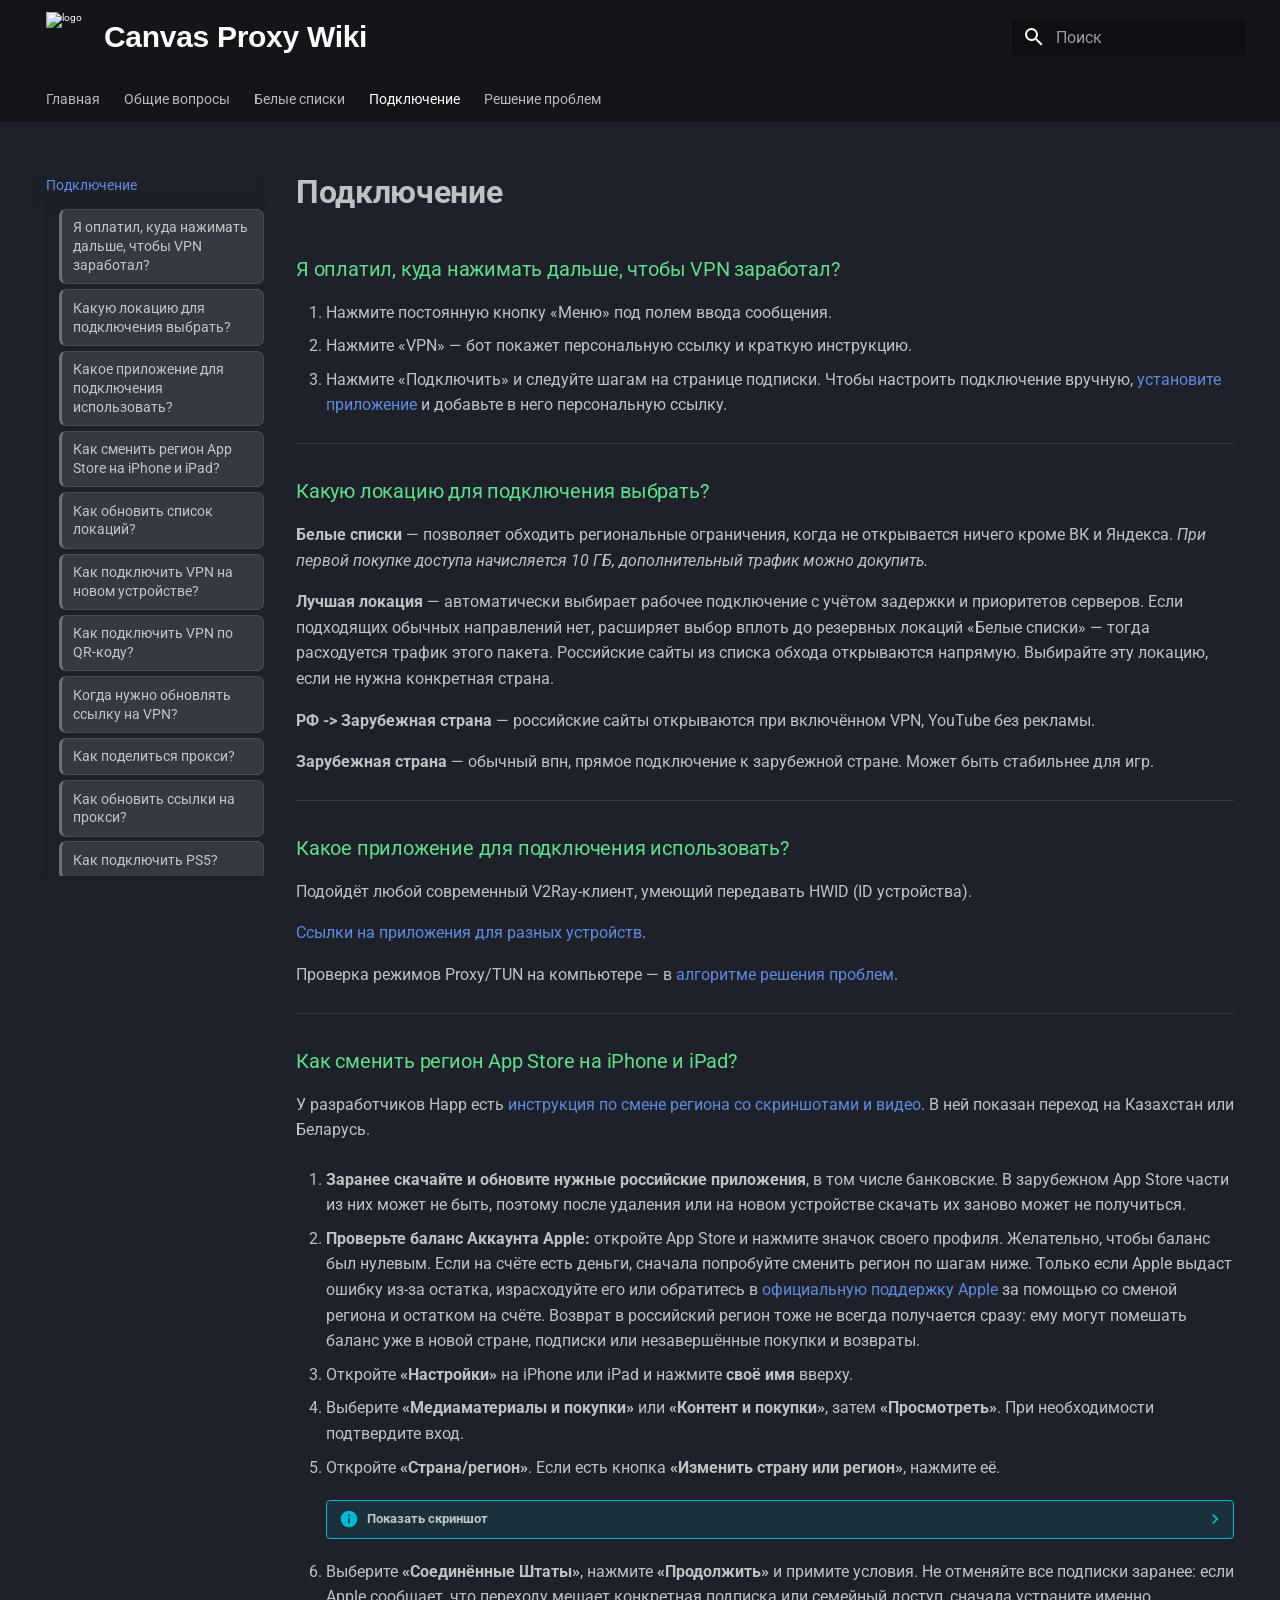
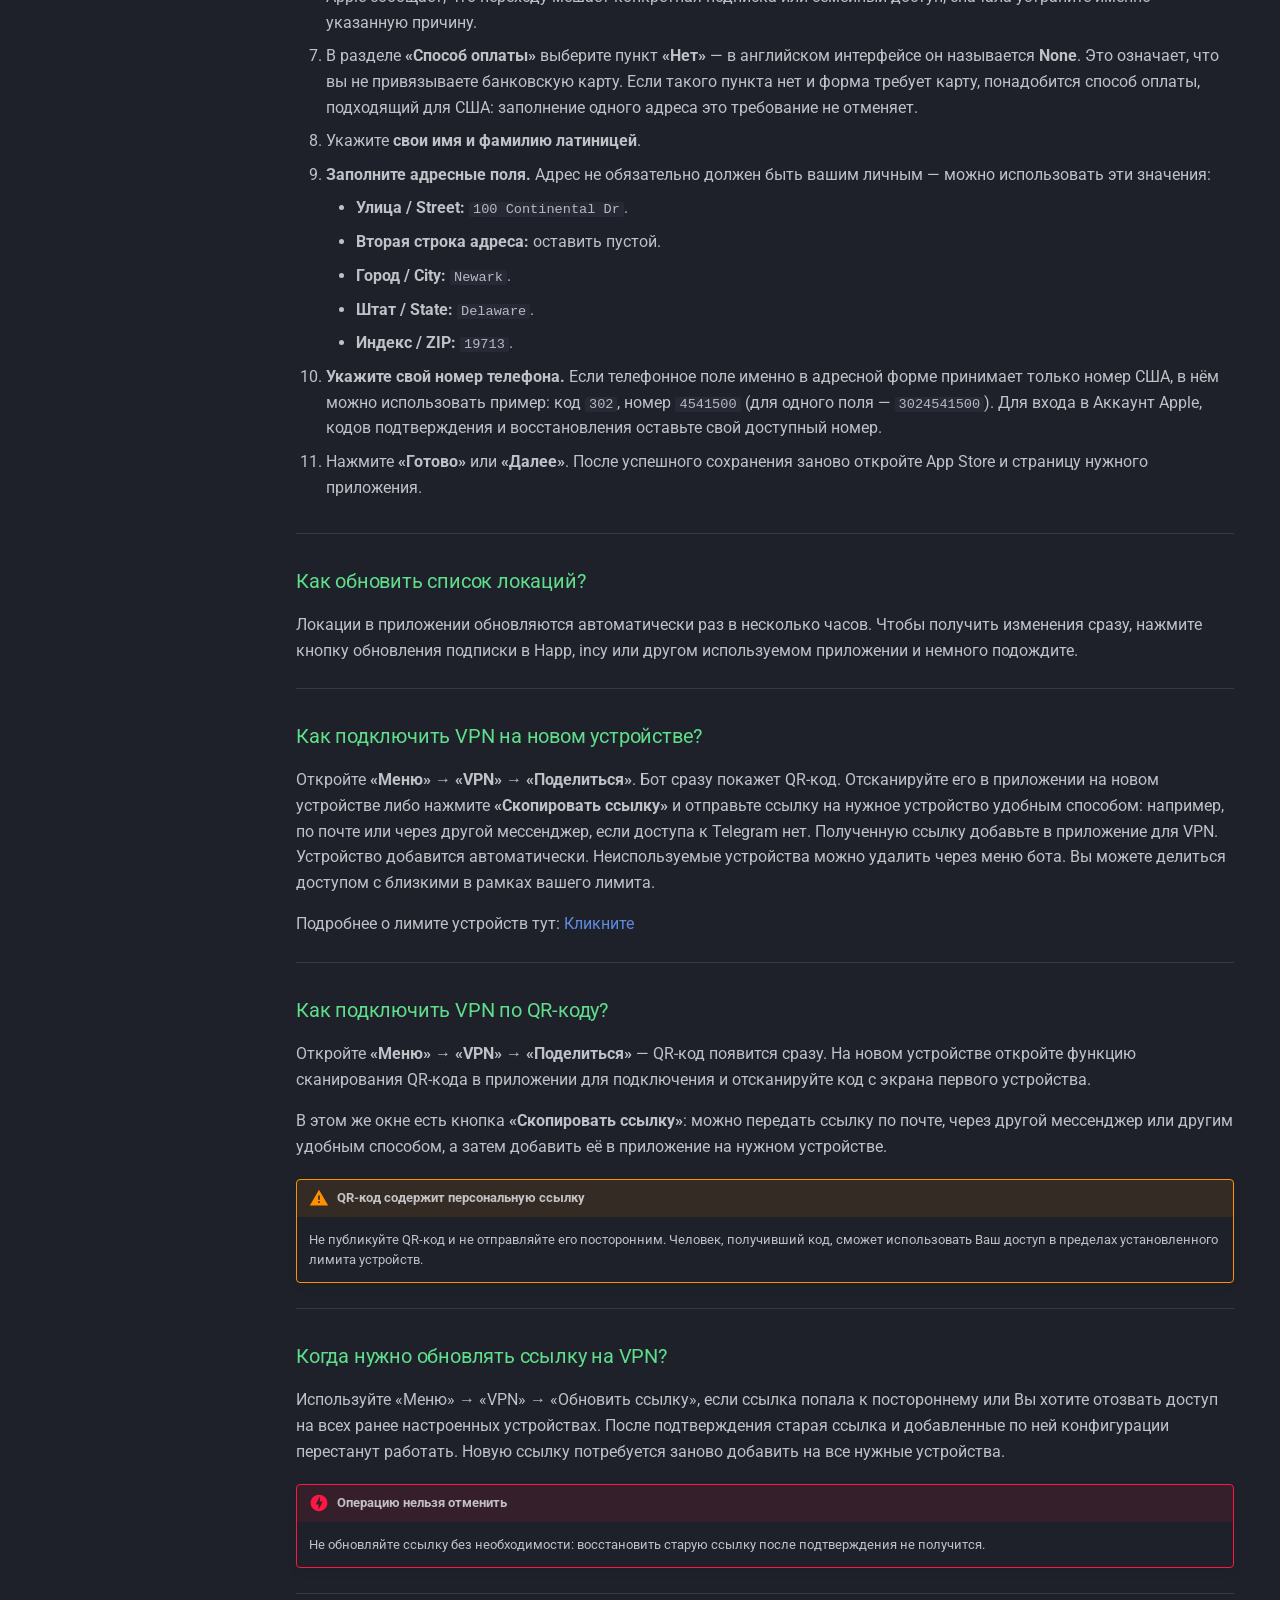
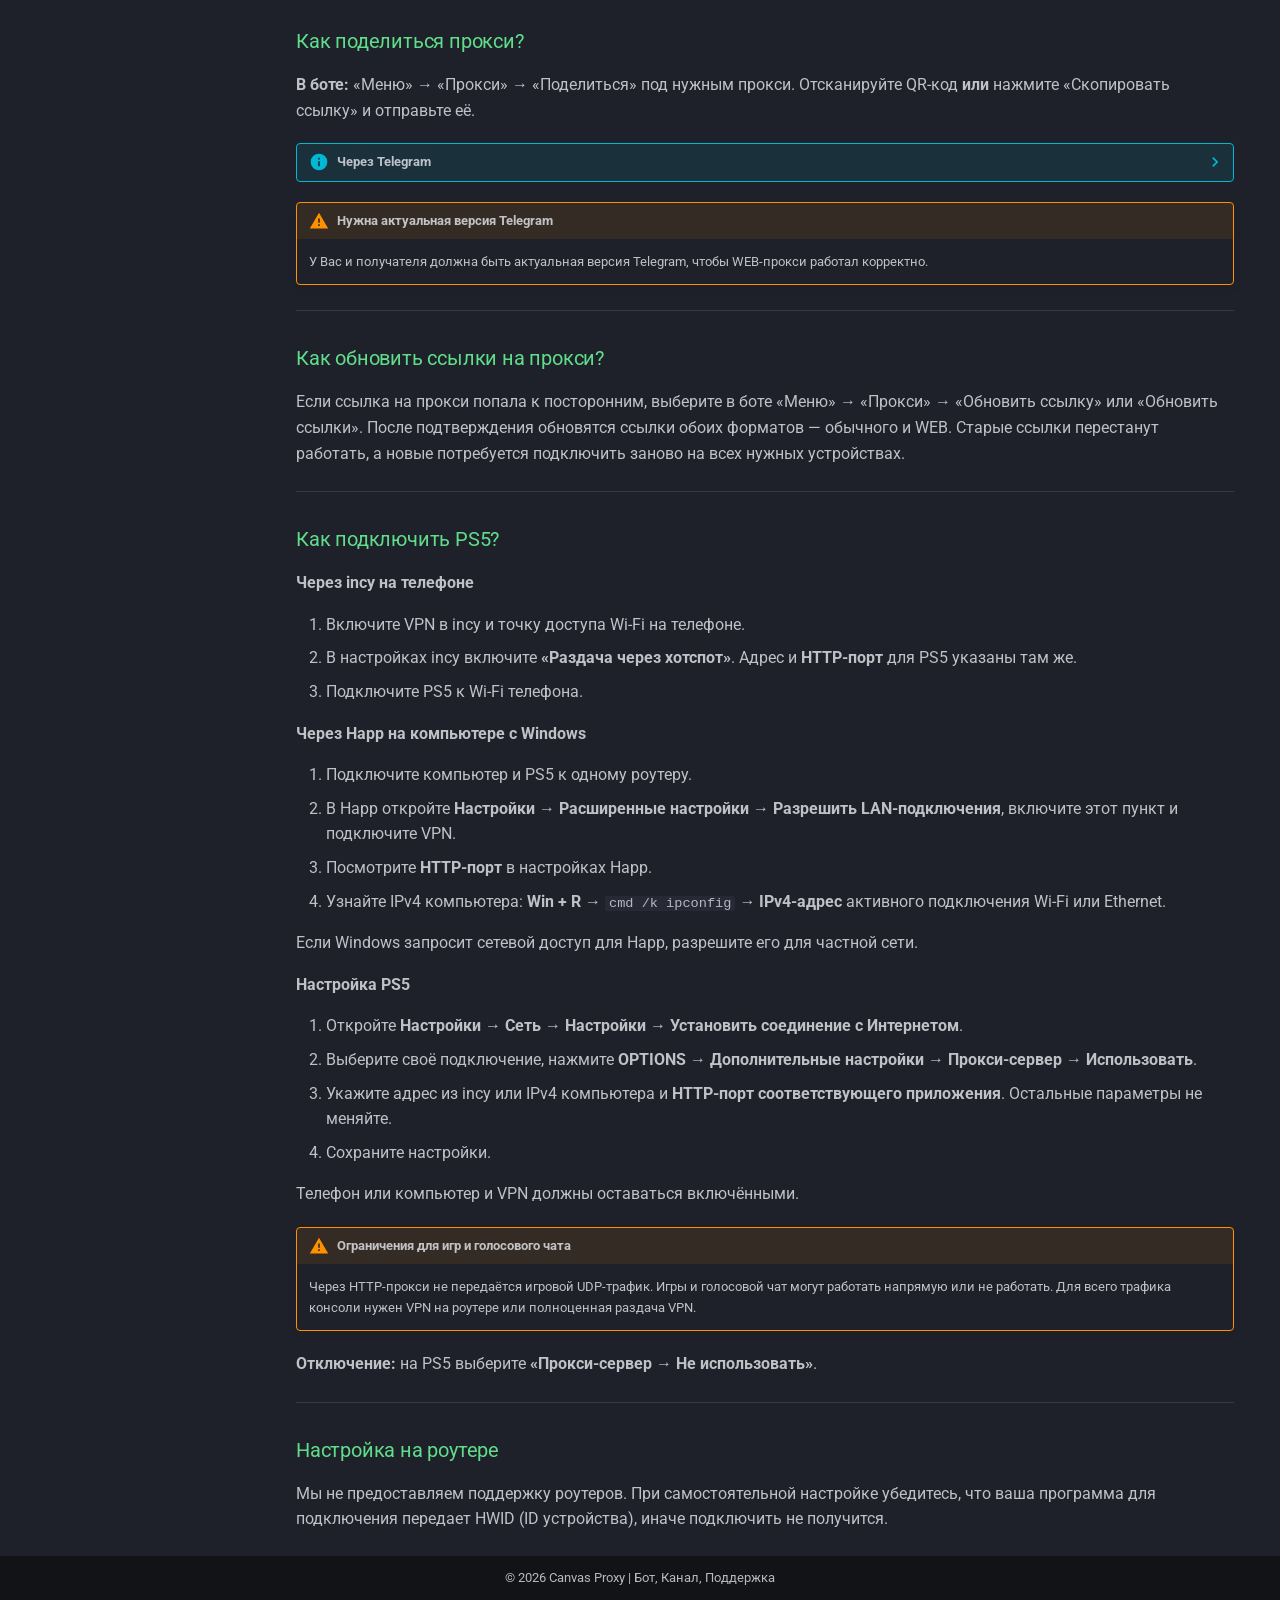
==== commit 9fb80b26: "Deployed 014086f with MkDocs version: 1.6.1" ====
--- a/connection/index.html
+++ b/connection/index.html
@@ -663,23 +663,23 @@
 <ol>
 <li>Нажмите постоянную кнопку «Меню» под полем ввода сообщения.</li>
 <li>Нажмите «VPN» — бот покажет персональную ссылку и краткую инструкцию.</li>
-<li>Скопируйте ссылку в приложение или нажмите «Подключить». Подробные инструкции со скриншотами доступны по кнопке
-   «Инструкции» в этом же разделе бота.</li>
+<li>Нажмите «Подключить» и следуйте шагам на странице подписки. Чтобы настроить подключение вручную, <a href="../general/#apps">установите приложение</a> и добавьте в него персональную ссылку.</li>
 </ol>
 <hr>
 <h3 id="_2">Какую локацию для подключения выбрать?</h3>
-<p><strong>Белые списки</strong> — позволяет обходить региональные ограничения, когда не открывается ничего кроме ВК и Яндекса. <em>Трафик покупается отдельно.</em></p>
+<p><strong>Белые списки</strong> — позволяет обходить региональные ограничения, когда не открывается ничего кроме ВК и Яндекса. <em>При первой покупке доступа начисляется 10 ГБ, дополнительный трафик можно докупить.</em></p>
 <p><strong>Лучшая локация</strong> — автоматически выбирает рабочее подключение с учётом задержки и приоритетов серверов. Если подходящих обычных направлений нет, расширяет выбор вплоть до резервных локаций «Белые списки» — тогда расходуется трафик этого пакета. Российские сайты из списка обхода открываются напрямую. Выбирайте эту локацию, если не нужна конкретная страна.</p>
 <p><strong>РФ -&gt; Зарубежная страна</strong> — российские сайты открываются при включённом VPN, YouTube без рекламы.</p>
 <p><strong>Зарубежная страна</strong> — обычный впн, прямое подключение к зарубежной стране. Может быть стабильнее для игр.</p>
 <hr>
 <h3 id="_3">Какое приложение для подключения использовать?</h3>
 <p>Подойдёт любой современный V2Ray-клиент, умеющий передавать HWID (ID устройства).</p>
-<p>Например, Happ или incy. Ссылки на скачивание здесь: <a href="../general/#apps">Кликните</a></p>
+<p><a href="../general/#apps">Ссылки на приложения для разных устройств</a>.</p>
 <p><span id="proxy-tun"></span>
 Проверка режимов Proxy/TUN на компьютере — в <a href="../troubleshooting/#vpn-not-working">алгоритме решения проблем</a>.</p>
 <hr>
 <h3 id="app-store-region">Как сменить регион App Store на iPhone и iPad?</h3>
+<p>У разработчиков Happ есть <a href="https://happ.info/ru/apple-region/">инструкция по смене региона со скриншотами и видео</a>. В ней показан переход на Казахстан или Беларусь.</p>
 <ol>
 <li>
 <p><strong>Заранее скачайте и обновите нужные российские приложения</strong>, в том числе банковские. В зарубежном App Store части из них может не быть, поэтому после удаления или на новом устройстве скачать их заново может не получиться.</p>
@@ -868,7 +868,7 @@
     
       
       
-      <script id="__config" type="application/json">{"annotate": null, "base": "..", "features": ["navigation.tabs", "navigation.sections", "search.suggest", "search.highlight", "toc.integrate", "navigation.instant", "navigation.instant.prefetch"], "search": "../assets/javascripts/workers/search.2c215733.min.js", "tags": null, "translations": {"clipboard.copied": "\u0421\u043a\u043e\u043f\u0438\u0440\u043e\u0432\u0430\u043d\u043e \u0432 \u0431\u0443\u0444\u0435\u0440", "clipboard.copy": "\u041a\u043e\u043f\u0438\u0440\u043e\u0432\u0430\u0442\u044c \u0432 \u0431\u0443\u0444\u0435\u0440", "search.result.more.one": "\u0415\u0449\u0451 1 \u043d\u0430 \u044d\u0442\u043e\u0439 \u0441\u0442\u0440\u0430\u043d\u0438\u0446\u0435", "search.result.more.other": "\u0415\u0449\u0451 # \u043d\u0430 \u044d\u0442\u043e\u0439 \u0441\u0442\u0440\u0430\u043d\u0438\u0446\u0435", "search.result.none": "\u0421\u043e\u0432\u043f\u0430\u0434\u0435\u043d\u0438\u0439 \u043d\u0435 \u043d\u0430\u0439\u0434\u0435\u043d\u043e", "search.result.one": "\u041d\u0430\u0439\u0434\u0435\u043d\u043e 1 \u0441\u043e\u0432\u043f\u0430\u0434\u0435\u043d\u0438\u0435", "search.result.other": "\u041d\u0430\u0439\u0434\u0435\u043d\u043e \u0441\u043e\u0432\u043f\u0430\u0434\u0435\u043d\u0438\u0439: #", "search.result.placeholder": "\u041d\u0430\u0447\u043d\u0438\u0442\u0435 \u043f\u0435\u0447\u0430\u0442\u0430\u0442\u044c \u0434\u043b\u044f \u043f\u043e\u0438\u0441\u043a\u0430", "search.result.term.missing": "\u041e\u0442\u0441\u0443\u0442\u0441\u0442\u0432\u0443\u0435\u0442", "select.version": "\u0412\u044b\u0431\u0435\u0440\u0438\u0442\u0435 \u0432\u0435\u0440\u0441\u0438\u044e"}, "version": null}</script>
+      <script id="__config" type="application/json">{"annotate": null, "base": "..", "features": ["navigation.tabs", "navigation.sections", "search.suggest", "toc.integrate", "navigation.instant", "navigation.instant.prefetch"], "search": "../assets/javascripts/workers/search.2c215733.min.js", "tags": null, "translations": {"clipboard.copied": "\u0421\u043a\u043e\u043f\u0438\u0440\u043e\u0432\u0430\u043d\u043e \u0432 \u0431\u0443\u0444\u0435\u0440", "clipboard.copy": "\u041a\u043e\u043f\u0438\u0440\u043e\u0432\u0430\u0442\u044c \u0432 \u0431\u0443\u0444\u0435\u0440", "search.result.more.one": "\u0415\u0449\u0451 1 \u043d\u0430 \u044d\u0442\u043e\u0439 \u0441\u0442\u0440\u0430\u043d\u0438\u0446\u0435", "search.result.more.other": "\u0415\u0449\u0451 # \u043d\u0430 \u044d\u0442\u043e\u0439 \u0441\u0442\u0440\u0430\u043d\u0438\u0446\u0435", "search.result.none": "\u0421\u043e\u0432\u043f\u0430\u0434\u0435\u043d\u0438\u0439 \u043d\u0435 \u043d\u0430\u0439\u0434\u0435\u043d\u043e", "search.result.one": "\u041d\u0430\u0439\u0434\u0435\u043d\u043e 1 \u0441\u043e\u0432\u043f\u0430\u0434\u0435\u043d\u0438\u0435", "search.result.other": "\u041d\u0430\u0439\u0434\u0435\u043d\u043e \u0441\u043e\u0432\u043f\u0430\u0434\u0435\u043d\u0438\u0439: #", "search.result.placeholder": "\u041d\u0430\u0447\u043d\u0438\u0442\u0435 \u043f\u0435\u0447\u0430\u0442\u0430\u0442\u044c \u0434\u043b\u044f \u043f\u043e\u0438\u0441\u043a\u0430", "search.result.term.missing": "\u041e\u0442\u0441\u0443\u0442\u0441\u0442\u0432\u0443\u0435\u0442", "select.version": "\u0412\u044b\u0431\u0435\u0440\u0438\u0442\u0435 \u0432\u0435\u0440\u0441\u0438\u044e"}, "version": null}</script>
     
     
       <script src="../assets/javascripts/bundle.d7400e89.min.js"></script>
